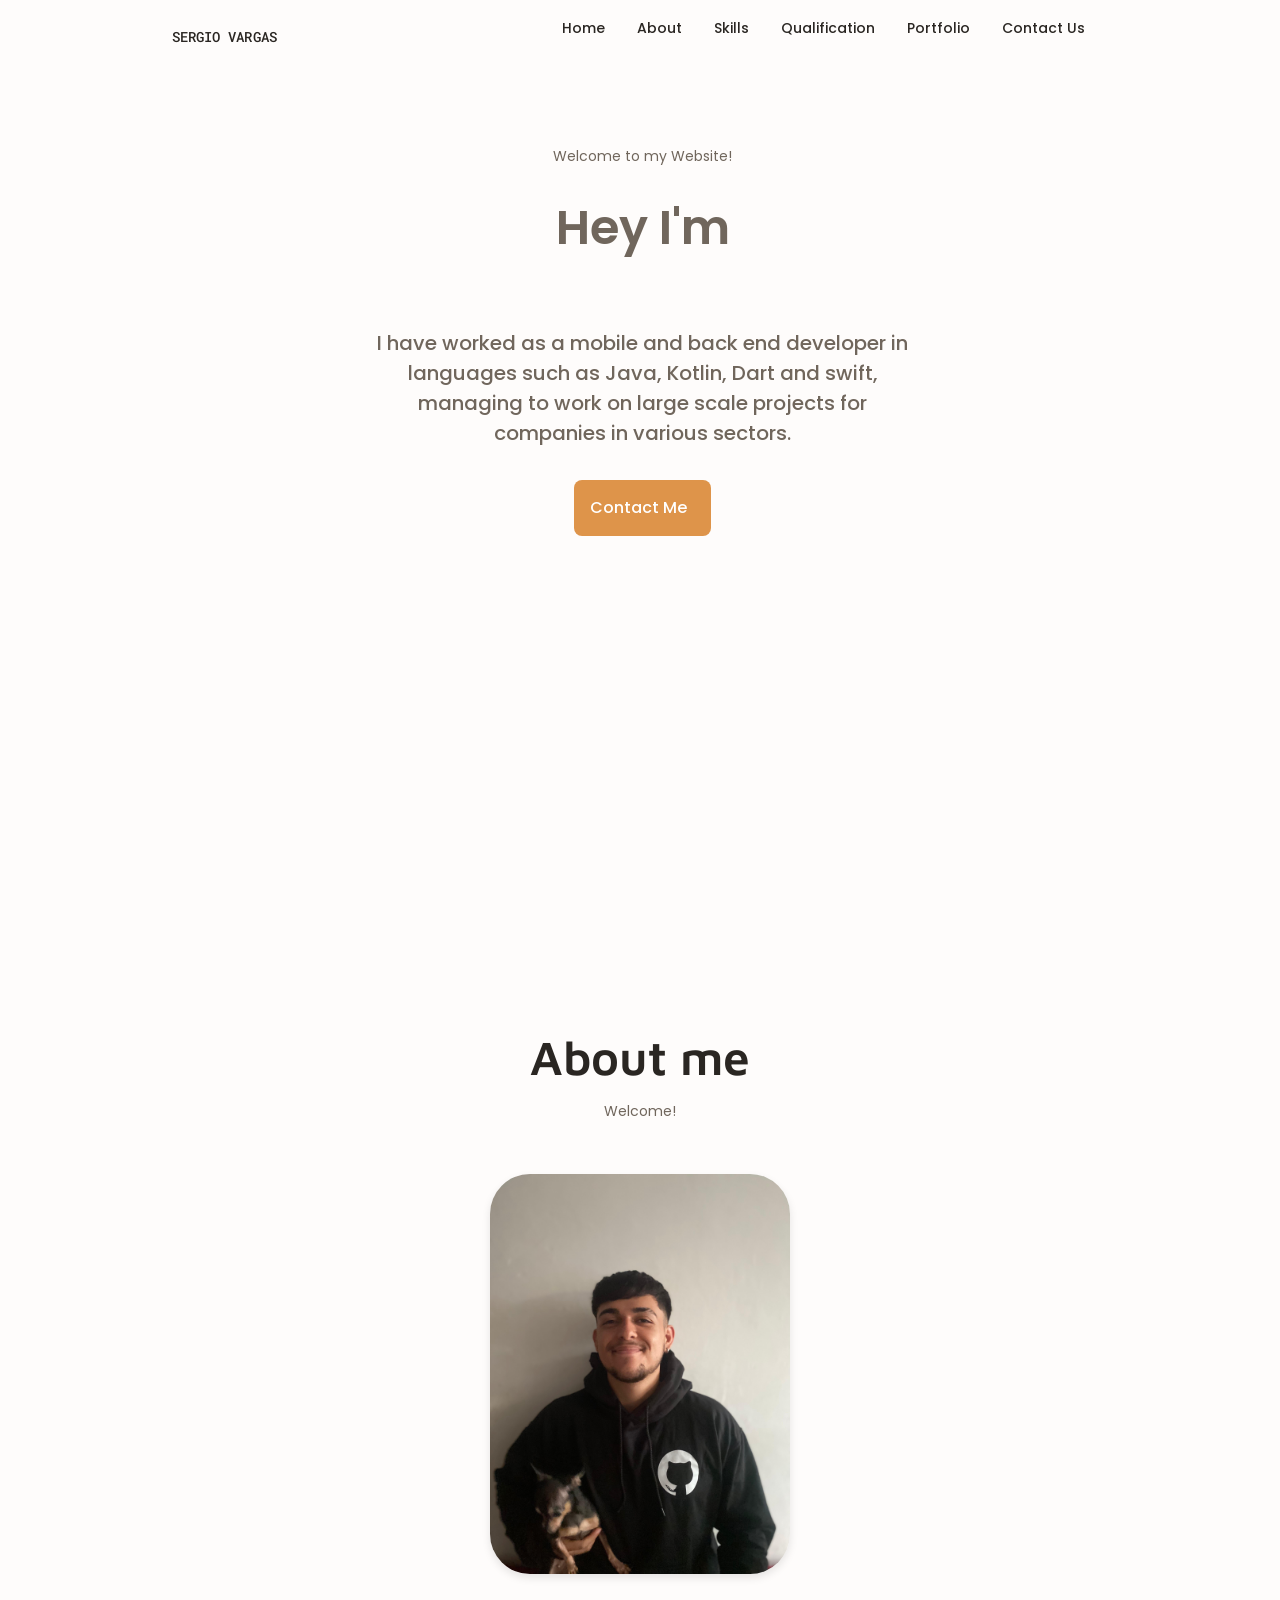
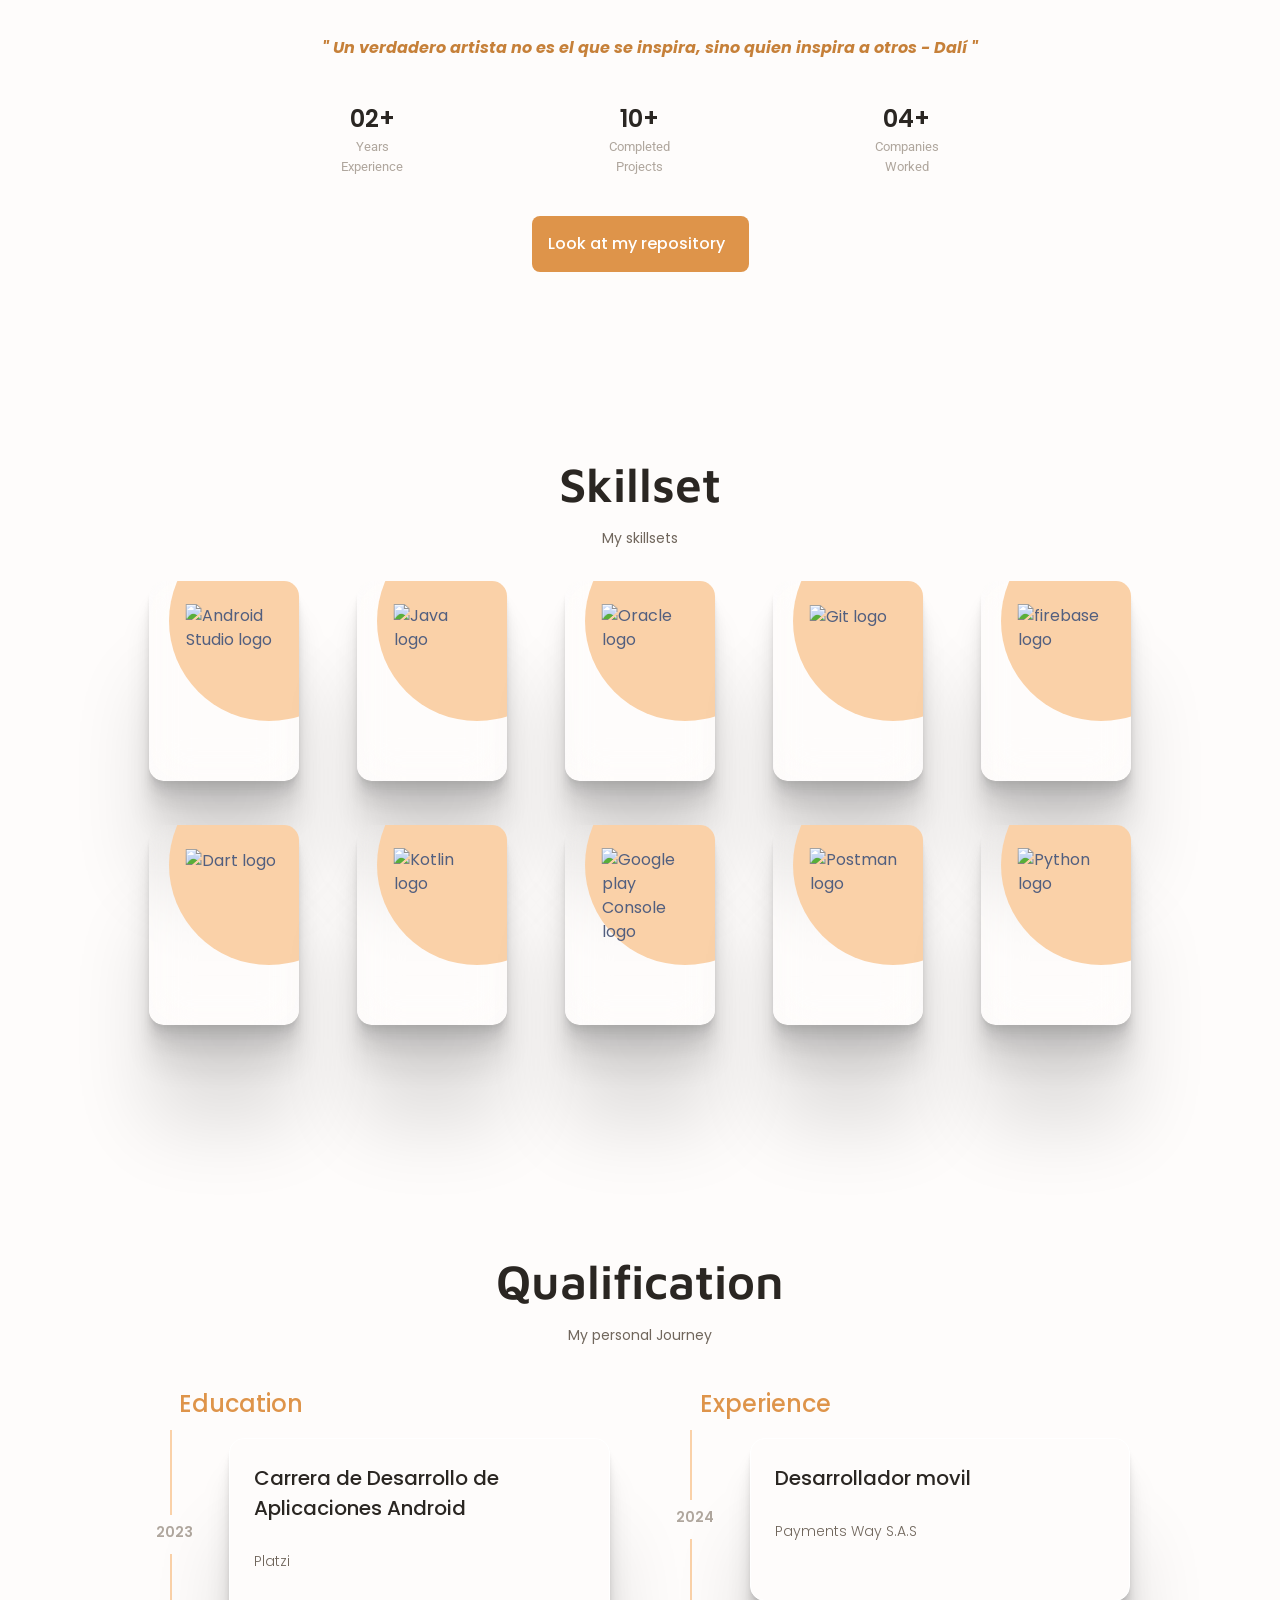
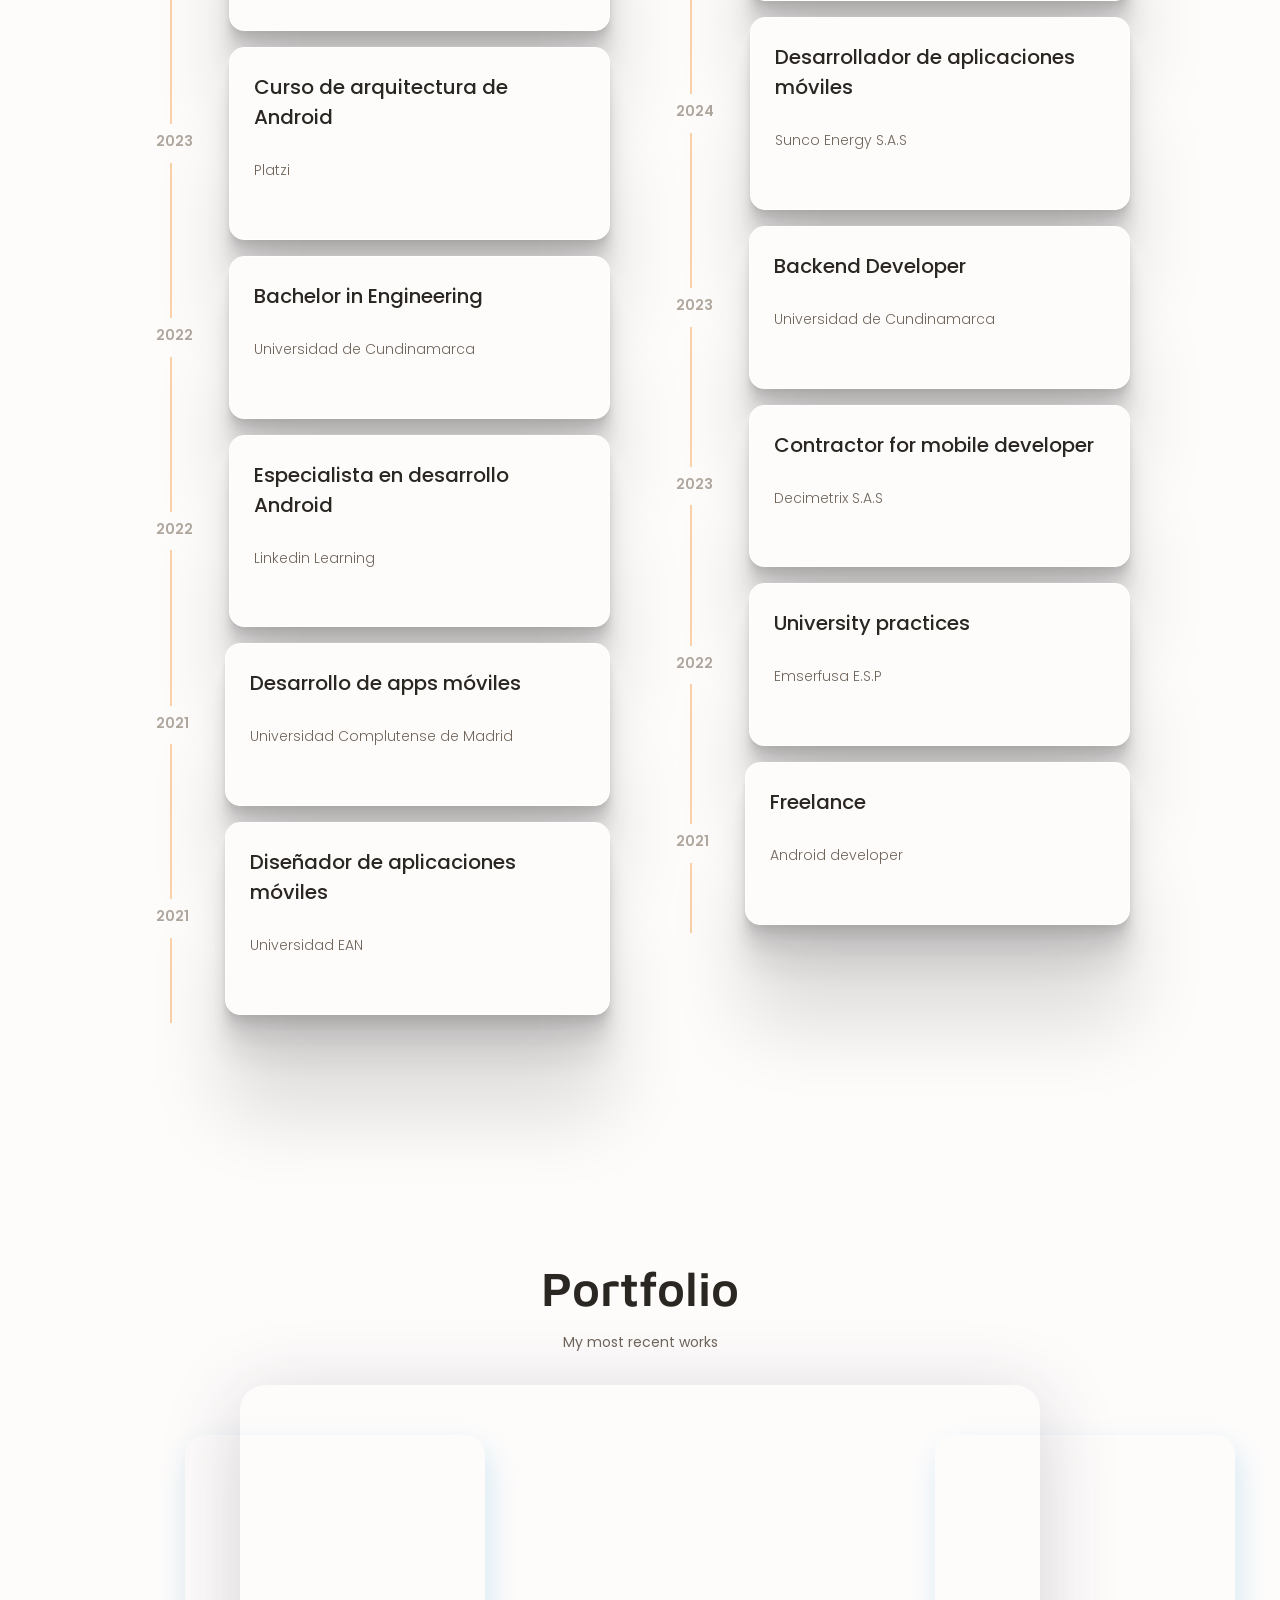
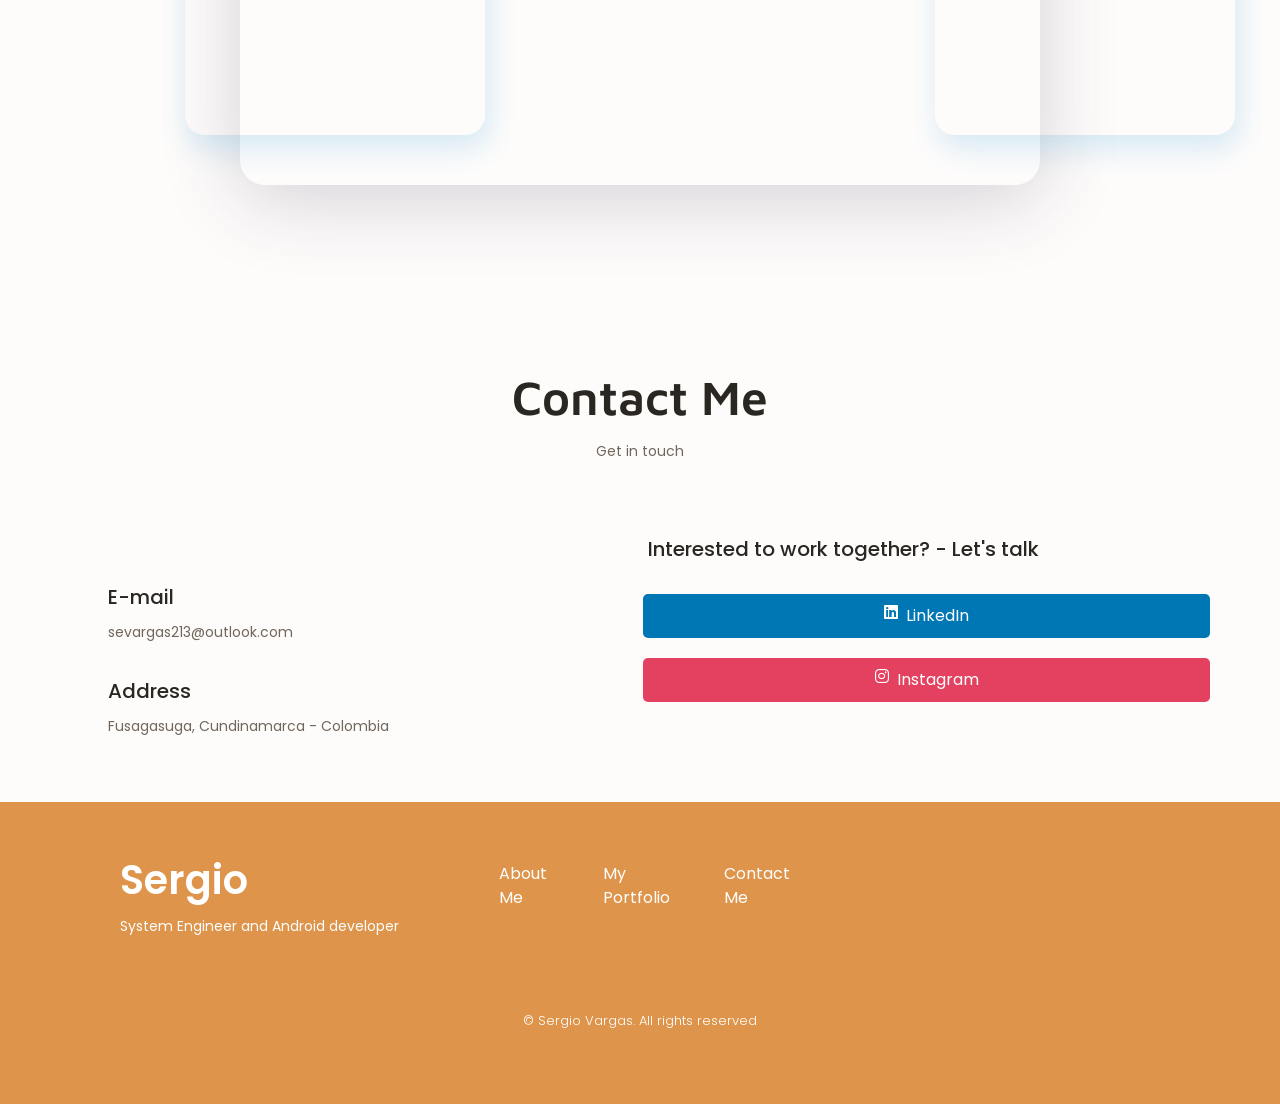
==== index.html @ 4746b37f "my portfolio" ====
<!doctype html>
<html lang="en">

<head>
    <!-- Required meta tags -->
    <meta charset="utf-8">
    <meta name="viewport" content="width=device-width, initial-scale=1">

    <!-- Fonts -->
    <link rel="preconnect" href="https://fonts.googleapis.com">
    <link rel="preconnect" href="https://fonts.gstatic.com" crossorigin>
    <link
        href="https://fonts.googleapis.com/css2?family=Maven+Pro:wght@400;500;600&family=Poppins:wght@200;300;400;600;800&family=Roboto&family=Roboto+Mono:wght@400;500&display=swap"
        rel="stylesheet">


    <!-- Icon page -->
    <link href="assets/img/iconp.ico" rel="icon">

    <!-- Icons -->
    <link rel="stylesheet" href="https://unicons.iconscout.com/release/v4.0.0/css/line.css">

    <!-- Bootstrap CSS -->
    <link href="https://cdn.jsdelivr.net/npm/bootstrap@5.0.2/dist/css/bootstrap.min.css" rel="stylesheet"
        integrity="sha384-EVSTQN3/azprG1Anm3QDgpJLIm9Nao0Yz1ztcQTwFspd3yD65VohhpuuCOmLASjC" crossorigin="anonymous">

    <!-- Argon CSS -->
    <link type="text/css" href="assets/css/argon-design-system.min.css" rel="stylesheet">

    <!-- Link Swiper's CSS -->
    <link rel="stylesheet" href="https://unpkg.com/swiper/swiper-bundle.min.css">

    <!-- Personal  Styling -->
    <link rel="stylesheet" href="assets/css/style.css">

    <!-- Icon social media -->
    <link rel="stylesheet" href="https://cdnjs.cloudflare.com/ajax/libs/font-awesome/6.0.0-beta3/css/all.min.css">


    <title>Sergio Vargas</title>
</head>

<body>
    <!-- Header -->
    <header class="header" id="header">
        <nav class="nav container navbar-expand-lg">
            <a href="#" class="nav__logo navbar-brand ml-3">Sergio Vargas</a>
            <button class="navbar-toggler" type="button" data-toggle="collapse" data-target="#navbar-default"
                aria-controls="navbar-default" aria-expanded="false" aria-label="Toggle navigation">
                <span class="navbar-toggler-icon"></span>
            </button>

            <div class="nav__menu" id="nav-menu">
                <ul class="nav__list grid">

                    <li class="nav__item">
                        <a href="#home" class="nav__link">
                            <i class="uil uil-estate nav__icon"></i>Home
                        </a>
                    </li>

                    <li class="nav__item">
                        <a href="#about" class="nav__link">
                            <i class="uil uil-user nav__icon"></i>About
                        </a>
                    </li>

                    <li class="nav__item">
                        <a href="#skills" class="nav__link">
                            <i class="uil uil-file nav__icon"></i>Skills
                        </a>
                    </li>

                    <li class="nav__item">
                        <a href="#qualifications" class="nav__link">
                            <i class="uil uil-diary nav__icon"></i>Qualification
                        </a>
                    </li>

                    <li class="nav__item">
                        <a href="#portfolio" class="nav__link">
                            <i class="uil uil-scenery nav__icon"></i>Portfolio
                        </a>
                    </li>

                    <li class="nav__item">
                        <a href="#contact" class="nav__link">
                            <i class="uil uil-message nav__icon"></i>Contact Us
                        </a>
                    </li>
                </ul>
                <i class="uil uil-times nav__close" id="nav-close"></i>
            </div>

            <div class="nav__btns">
                <!-- THEME CHANGING BUTTONS -->
                <i data-mode="dark" class="uil uil-moon moon-change-theme" id="theme-button"></i>

                <div class="nav__toggle" id="nav-toggle">
                    <i class="uil uil-apps"></i>
                </div>
            </div>
        </nav>
    </header>

    <!-- Main -->
    <main class="main">

        <!-- Home -->
        <section class="home section" id="home">
            <div class="home__container container grid">

                <div class="home__content grid">
                    <div class="home__social">
                        <a href="https://www.linkedin.com/in/svap/" target="_blank" class="home__social-icon"
                            id="myLinkedIn">
                            <i class="uil uil-linkedin-alt"></i>
                        </a>

                        <a href="https://developers.google.com/profile/u/116691941636270810324?authuser=1&utm_source=developer.android.com&utm_medium=referral"
                            target="_blank" class="home__social-icon" id="myAndroid">
                            <i class="uil uil-android"></i>
                        </a>

                        <a href="https://github.com/Enrique213-VP" target="_blank" class="home__social-icon"
                            id="myGithub">
                            <i class="uil uil-github-alt"></i>
                        </a>

                        <a href="https://stackoverflow.com/users/18312721/sergio-vargas-pedraza" target="_blank"
                            class="home__social-icon" id="myStackOverFlow">
                            <i class="uil uil-bug"></i>
                        </a>

                        <a href="https://leetcode.com/u/colombia00028/" target="_blank" class="home__social-icon"
                            id="myHackerRank">
                            <i class="uil  uil-calculator-alt"></i>
                        </a>
                    </div>
                </div>

                <div class="home__data">
                    <small class="home__welcome s-color"> Welcome to my Website! </small>
                    <h1 class="home__title"> Hey I'm </h1>
                    <div id="typewriter"></div>
                    <h3 class="home__subtitle" id="home-bio">I have worked as a mobile and back end developer in
                        languages such as Java, Kotlin, Dart and swift, managing to work on large scale projects for
                        companies in various sectors. </h3>
                    <a href="#contact" class="button button--flex">
                        Contact Me <i class="uil uil-message button__icon"></i>
                    </a>
                </div>

            </div>

            <div class="home__scroll">
                <a href="#about" class="home__scroll-button button--flex">
                    <i class="uil uil-mouse-alt home__scroll-mouse"></i>
                    <!-- <span class="home__scroll-name"> Scroll Down </span>
                    <i class="uil uil-arrow-down home__scroll-arrow"></i> -->
                </a>
            </div>
        </section>

        <!-- About me -->
        <section class="about section" id="about">
            <h2 class="section__title">About me</h2>
            <span class="section__subtitle"> Welcome! </span>

            <div class="about__container container grid">
                <img src="assets/img/myself.jpeg" alt="my achievement photo" class="myself_img">

                <div class="about__data">
                    <p class="about__character" id="home-about">
                        " Un verdadero artista no es el que se inspira, sino quien inspira a otros - Dalí "
                    </p>
                </div>

                <div class="about__info">
                    <div>
                        <span class="about__info-title"> 02+ </span>
                        <span class="about__info-name"> Years <br> Experience </span>
                    </div>

                    <div>
                        <span class="about__info-title"> 10+ </span>
                        <span class="about__info-name"> Completed <br> Projects </span>
                    </div>

                    <div>
                        <span class="about__info-title"> 04+ </span>
                        <span class="about__info-name"> Companies <br> Worked </span>
                    </div>
                </div>

                <div class="about__buttons">
                    <a href="https://github.com/Enrique213-VP" download="my_CV" target="_blank"
                        class="button button--flex">
                        Look at my repository &nbsp; <i class="uil uil-download-alt uil-github-alt"></i>
                    </a>
                </div>
            </div>
        </section>

        <!-- Skills -->
        <section class="skills section" id="skills">
            <h2 class="section__title"> Skillset </h2>
            <span class="section__subtitle"> My skillsets </span>

            <div class="skills__container container grid">
                <div class="row" id="skillset_container">
                    <!-- Skill 1 -->
                    <div class="skills__container-card">
                        <div class="card_skill shadow2">
                            <div class="imgBx">
                                <img src="https://raw.githubusercontent.com/Enrique213-VP/personalPortfolio/main/assets/img/skills/androidStudio.png"
                                    alt="Android Studio logo">
                            </div>
                            <div class="contentBx">
                                <h2>Android</h2>
                            </div>
                        </div>
                    </div>

                    <!-- Skill 2 -->
                    <div class="skills__container-card">
                        <div class="card_skill shadow2">
                            <div class="imgBx">
                                <img src="https://raw.githubusercontent.com/Enrique213-VP/personalPortfolio/main/assets/img/skills/java.png"
                                    alt="Java logo">
                            </div>
                            <div class="contentBx">
                                <h2> Java </h2>
                            </div>
                        </div>
                    </div>

                    <!-- Skill 3 -->
                    <div class="skills__container-card">
                        <div class="card_skill shadow2">
                            <div class="imgBx">
                                <img src="https://raw.githubusercontent.com/Enrique213-VP/personalPortfolio/main/assets/img/skills/oracle.png"
                                    alt="Oracle logo">
                            </div>
                            <div class="contentBx">
                                <h2> Oracle </h2>
                            </div>
                        </div>
                    </div>

                    <!-- Skill 4 -->
                    <div class="skills__container-card">
                        <div class="card_skill shadow2">
                            <div class="imgBx">
                                <img src="https://res.cloudinary.com/bjha/image/upload/v1627831743/skillset%20logos/git-seeklogo.com_eqv1dl.svg"
                                    alt="Git logo">
                            </div>
                            <div class="contentBx">
                                <h2> Git </h2>
                            </div>
                        </div>
                    </div>

                    <!-- Skill 5 -->
                    <div class="skills__container-card">
                        <div class="card_skill shadow2">
                            <div class="imgBx">
                                <img src="https://raw.githubusercontent.com/Enrique213-VP/personalPortfolio/main/assets/img/skills/firebase_l.png"
                                    alt="firebase logo">
                            </div>
                            <div class="contentBx">
                                <h3>Firebase</h3>
                            </div>
                        </div>
                    </div>


                    <!-- Skill 6 -->
                    <div class="skills__container-card">
                        <div class="card_skill shadow2">
                            <div class="imgBx">
                                <img src="https://raw.githubusercontent.com/Enrique213-VP/personalPortfolio/main/assets/img/skills/Dart_logo.png"
                                    alt="Dart logo">
                            </div>
                            <div class="contentBx">
                                <h2> Dart </h2>
                            </div>
                        </div>
                    </div>

                    <!-- Skill 7 -->
                    <div class="skills__container-card">
                        <div class="card_skill shadow2">
                            <div class="imgBx">
                                <img src="https://raw.githubusercontent.com/Enrique213-VP/personalPortfolio/main/assets/img/skills/Kotlin_Icon.svg.png"
                                    alt="Kotlin logo">
                            </div>
                            <div class="contentBx">
                                <h3>Kotlin </h3>
                            </div>
                        </div>
                    </div>

                    <!-- Skill 8 -->
                    <div class="skills__container-card">
                        <div class="card_skill shadow2">
                            <div class="imgBx">
                                <img src="https://raw.githubusercontent.com/Enrique213-VP/personalPortfolio/main/assets/img/skills/console.png"
                                    alt="Google play Console logo">
                            </div>
                            <div class="contentBx">
                                <h3>Console</h3>
                            </div>
                        </div>
                    </div>

                    <!-- Skill 9 -->
                    <div class="skills__container-card">
                        <div class="card_skill shadow2">
                            <div class="imgBx">
                                <img src="https://raw.githubusercontent.com/Enrique213-VP/personalPortfolio/bf22d3489d7fdeb3b2aeb2d9f28f5b69d6cde813/assets/img/skills/postman.svg"
                                    alt="Postman logo">
                            </div>
                            <div class="contentBx">
                                <h3>Postman</h3>
                            </div>
                        </div>
                    </div>

                    <!-- Skill 10 -->
                    <div class="skills__container-card">
                        <div class="card_skill shadow2">
                            <div class="imgBx">
                                <img src="https://upload.wikimedia.org/wikipedia/commons/thumb/c/c3/Python-logo-notext.svg/219px-Python-logo-notext.svg.png"
                                    alt="Python logo">
                            </div>
                            <div class="contentBx">
                                <h3>Python</h3>
                            </div>
                        </div>
                    </div>


                </div>
            </div>
        </section>

        <!-- Qualifications (Education and Experience) -->
        <section class="qualification section" id="qualifications">
            <h2 class="section__title"> Qualification </h2>
            <span class="section__subtitle"> My personal Journey </span>

            <div class="qualification__container container">

                <div class="row mt-lg-0">
                    <!-- Education -->
                    <div class="col-lg-6 col-sm-10 col-md-10 mt-2 qualification__content" id="education">
                        <div class="qualification__button button--flex">
                            <i class="uil uil-graduation-cap qualification__icon"></i> Education
                        </div>

                        <div id="education_timeline">
                            <div class="container py-2">


                                <!-- Timeline item 1 -->
                                <div class="row">
                                    <!-- Timeline design -->
                                    <div class="col-auto text-center flex-column d-sm-flex">
                                        <div class="row h-50 qualification__journey">
                                            <div class="col">
                                                <span class="qualification__line"></span>
                                            </div>
                                            <div class="col">&nbsp;</div>
                                        </div>

                                        <h5>
                                            <span class="badge qualification__calendar">
                                                <i class="uil uil-calendar-alt qualification__calendar-icon"></i>
                                                2023
                                            </span>
                                        </h5>

                                        <div class="row h-50 qualification__journey">
                                            <div class="col">
                                                <span class="qualification__line"></span>
                                            </div>
                                            <div class="col">&nbsp;</div>
                                        </div>
                                    </div>
                                    <!-- Timeline content Events -->
                                    <div class="col py-2">
                                        <div class="card education-card transparent_card mirror-face shadow2">
                                            <div class="card-body">
                                                <div class="task">
                                                    <div class="abstract">
                                                        <h3 class="qualification__title"> Carrera de Desarrollo de
                                                            Aplicaciones Android </h3>
                                                        <p class="qualification__subtitle"> Platzi </p>
                                                    </div>
                                                    <div class="details">
                                                        <p class="qualification__subtitle"> Knowledge in design
                                                            patterns, software architecture and clean android code. </p>
                                                    </div>
                                                </div>
                                            </div>
                                        </div>
                                    </div>
                                </div>

                                <!-- Timeline item 2 -->
                                <div class="row">
                                    <!-- Timeline design -->
                                    <div class="col-auto text-center flex-column d-sm-flex">
                                        <div class="row h-50 qualification__journey">
                                            <div class="col">
                                                <span class="qualification__line"></span>
                                            </div>
                                            <div class="col">&nbsp;</div>
                                        </div>
                                        <h5>
                                            <span class="badge qualification__calendar">
                                                <i class="uil uil-calendar-alt qualification__calendar-icon"></i>
                                                2023
                                            </span>
                                        </h5>
                                        <div class="row h-50 qualification__journey">
                                            <div class="col">
                                                <span class="qualification__line"></span>
                                            </div>
                                            <div class="col">&nbsp;</div>
                                        </div>
                                    </div>
                                    <!-- Timeline content Events -->
                                    <div class="col py-2">
                                        <div class="card education-card transparent_card mirror-face shadow2">
                                            <div class="card-body">
                                                <div class="task">
                                                    <div class="abstract">
                                                        <h3 class="qualification__title"> Curso de arquitectura de
                                                            Android </h3>
                                                        <p class="qualification__subtitle"> Platzi </p>
                                                    </div>
                                                    <div class="details">
                                                        <p class="qualification__subtitle"> Knowledge of MVVM, MVP, MVC
                                                            patterns and JetPack Compose architecture. </p>
                                                    </div>
                                                </div>
                                            </div>
                                        </div>
                                    </div>
                                </div>

                                <!-- Timeline item 3 -->
                                <div class="row">
                                    <!-- Timeline design -->
                                    <div class="col-auto text-center flex-column d-sm-flex">
                                        <div class="row h-50 qualification__journey">
                                            <div class="col">
                                                <span class="qualification__line"></span>
                                            </div>
                                            <div class="col">&nbsp;</div>
                                        </div>

                                        <h5>
                                            <span class="badge qualification__calendar">
                                                <i class="uil uil-calendar-alt qualification__calendar-icon"></i>
                                                2022
                                            </span>
                                        </h5>

                                        <div class="row h-50 qualification__journey">
                                            <div class="col">
                                                <span class="qualification__line"></span>
                                            </div>
                                            <div class="col">&nbsp;</div>
                                        </div>
                                    </div>
                                    <!-- Timeline content Events -->
                                    <div class="col py-2">
                                        <div class="card education-card transparent_card mirror-face shadow2">
                                            <div class="card-body">
                                                <div class="task">
                                                    <div class="abstract">
                                                        <h3 class="qualification__title"> Bachelor in Engineering </h3>
                                                        <p class="qualification__subtitle"> Universidad de Cundinamarca
                                                        </p>
                                                    </div>
                                                    <div class="details">
                                                        <p class="qualification__subtitle"> Bachelor in System
                                                            Engineering. </p>
                                                    </div>
                                                </div>
                                            </div>
                                        </div>
                                    </div>
                                </div>

                                <!-- Timeline item 4 -->
                                <div class="row">
                                    <!-- Timeline design -->
                                    <div class="col-auto text-center flex-column d-sm-flex">
                                        <div class="row h-50 qualification__journey">
                                            <div class="col">
                                                <span class="qualification__line"></span>
                                            </div>
                                            <div class="col">&nbsp;</div>
                                        </div>

                                        <h5>
                                            <span class="badge qualification__calendar">
                                                <i class="uil uil-calendar-alt qualification__calendar-icon"></i>
                                                2022
                                            </span>
                                        </h5>

                                        <div class="row h-50 qualification__journey">
                                            <div class="col">
                                                <span class="qualification__line"></span>
                                            </div>
                                            <div class="col">&nbsp;</div>
                                        </div>
                                    </div>
                                    <!-- Timeline content Events -->
                                    <div class="col py-2">
                                        <div class="card education-card transparent_card mirror-face shadow2">
                                            <div class="card-body">
                                                <div class="task">
                                                    <div class="abstract">
                                                        <h3 class="qualification__title"> Especialista en desarrollo
                                                            Android </h3>
                                                        <p class="qualification__subtitle"> Linkedin Learning </p>
                                                    </div>
                                                    <div class="details">
                                                        <p class="qualification__subtitle"> Kotlin and Java Development.
                                                        </p>
                                                    </div>
                                                </div>
                                            </div>
                                        </div>
                                    </div>
                                </div>

                                <!-- Timeline item 5 -->
                                <div class="row">
                                    <!-- Timeline design -->
                                    <div class="col-auto text-center flex-column d-sm-flex">
                                        <div class="row h-50 qualification__journey">
                                            <div class="col">
                                                <span class="qualification__line"></span>
                                            </div>
                                            <div class="col">&nbsp;</div>
                                        </div>

                                        <h5>
                                            <span class="badge qualification__calendar">
                                                <i class="uil uil-calendar-alt qualification__calendar-icon"></i>
                                                2021
                                            </span>
                                        </h5>

                                        <div class="row h-50 qualification__journey">
                                            <div class="col">
                                                <span class="qualification__line"></span>
                                            </div>
                                            <div class="col">&nbsp;</div>
                                        </div>
                                    </div>
                                    <!-- Timeline content Events -->
                                    <div class="col py-2">
                                        <div class="card education-card transparent_card mirror-face shadow2">
                                            <div class="card-body">
                                                <div class="task">
                                                    <div class="abstract">
                                                        <h3 class="qualification__title"> Desarrollo de apps móviles
                                                        </h3>
                                                        <p class="qualification__subtitle">Universidad Complutense de
                                                            Madrid</p>
                                                    </div>
                                                    <div class="details">
                                                        <p class="qualification__subtitle"> Studied environments,
                                                            languages of development, history and Mobile architecture.
                                                        </p>
                                                    </div>
                                                </div>
                                            </div>
                                        </div>
                                    </div>
                                </div>

                                <!-- Timeline item 6 -->
                                <div class="row">
                                    <!-- Timeline design -->
                                    <div class="col-auto text-center flex-column d-sm-flex">
                                        <div class="row h-50 qualification__journey">
                                            <div class="col">
                                                <span class="qualification__line"></span>
                                            </div>
                                            <div class="col">&nbsp;</div>
                                        </div>

                                        <h5>
                                            <span class="badge qualification__calendar">
                                                <i class="uil uil-calendar-alt qualification__calendar-icon"></i>
                                                2021
                                            </span>
                                        </h5>

                                        <div class="row h-50 qualification__journey">
                                            <div class="col">
                                                <span class="qualification__line"></span>
                                            </div>
                                            <div class="col">&nbsp;</div>
                                        </div>
                                    </div>
                                    <!-- Timeline content Events -->
                                    <div class="col py-2">
                                        <div class="card education-card transparent_card mirror-face shadow2">
                                            <div class="card-body">
                                                <div class="task">
                                                    <div class="abstract">
                                                        <h3 class="qualification__title"> Diseñador de aplicaciones
                                                            móviles </h3>
                                                        <p class="qualification__subtitle"> Universidad EAN </p>
                                                    </div>
                                                    <div class="details">
                                                        <p class="qualification__subtitle"> Development and design
                                                            mobile apps in java. </p>
                                                    </div>
                                                </div>
                                            </div>
                                        </div>
                                    </div>
                                </div>

                                <!-- Timeline item end -->
                                <div class="row">
                                    <!-- Timeline design -->
                                    <div class="col-auto text-center flex-column d-sm-flex">
                                        <div class="row h-50 qualification__journey">
                                            <div class="col">
                                                <span class="qualification__start">
                                                    <i class="uil uil-rocket qualification__start-icon"></i>
                                                </span>
                                            </div>
                                            <div class="col">&nbsp;</div>
                                        </div>
                                    </div>
                                    <!-- Timeline content Events -->
                                    <div class="col py-2"></div>
                                </div>
                            </div>
                        </div>
                    </div>

                    <!-- Experience -->
                    <div class="col-lg-6 col-sm-10 col-md-10 mt-2 qualification__content" id="experience">
                        <div class="qualification__button button--flex">
                            <i class="uil uil-briefcase-alt qualification__icon"></i> Experience
                        </div>

                        <div id="expreience_timeline">
                            <div class="container py-2">


                                <!-- Timeline item 1 -->
                                <div class="row">
                                    <!-- Timeline design -->
                                    <div class="col-auto text-center flex-column d-sm-flex">
                                        <div class="row h-50 qualification__journey">
                                            <div class="col">
                                                <span class="qualification__line"></span>
                                            </div>
                                            <div class="col">&nbsp;</div>
                                        </div>

                                        <h5>
                                            <span class="badge qualification__calendar">
                                                <i class="uil uil-calendar-alt qualification__calendar-icon"></i>
                                                2024
                                            </span>
                                        </h5>

                                        <div class="row h-50 qualification__journey">
                                            <div class="col">
                                                <span class="qualification__line"></span>
                                            </div>
                                            <div class="col">&nbsp;</div>
                                        </div>
                                    </div>
                                    <!-- Timeline content Events -->
                                    <div class="col py-2">
                                        <div class="card education-card transparent_card mirror-face shadow2">
                                            <div class="card-body">
                                                <div class="task">
                                                    <div class="abstract">
                                                        <h3 class="qualification__title"> Desarrollador movil </h3>
                                                        <p class="qualification__subtitle"> Payments Way S.A.S </p>
                                                    </div>
                                                    <div class="details">
                                                        <p class="qualification__subtitle"> Development and support of digital wallet for Coopcentral bank. </p>
                                                    </div>
                                                </div>
                                            </div>
                                        </div>
                                    </div>
                                </div>

                                <!-- Timeline item 2 -->
                                <div class="row">
                                    <!-- Timeline design -->
                                    <div class="col-auto text-center flex-column d-sm-flex">
                                        <div class="row h-50 qualification__journey">
                                            <div class="col">
                                                <span class="qualification__line"></span>
                                            </div>
                                            <div class="col">&nbsp;</div>
                                        </div>

                                        <h5>
                                            <span class="badge qualification__calendar">
                                                <i class="uil uil-calendar-alt qualification__calendar-icon"></i>
                                                2024
                                            </span>
                                        </h5>

                                        <div class="row h-50 qualification__journey">
                                            <div class="col">
                                                <span class="qualification__line"></span>
                                            </div>
                                            <div class="col">&nbsp;</div>
                                        </div>
                                    </div>
                                    <!-- Timeline content Events -->
                                    <div class="col py-2">
                                        <div class="card education-card transparent_card mirror-face shadow2">
                                            <div class="card-body">
                                                <div class="task">
                                                    <div class="abstract">
                                                        <h3 class="qualification__title"> Desarrollador de aplicaciones móviles </h3>
                                                        <p class="qualification__subtitle"> Sunco Energy S.A.S
                                                        </p>
                                                    </div>
                                                    <div class="details">
                                                        <p class="qualification__subtitle"> Development of a mobile application for 
                                                            energy reading and billing through solar panels. </p>
                                                    </div>
                                                </div>
                                            </div>
                                        </div>
                                    </div>
                                </div>

                                <!-- Timeline item 3 -->
                                <div class="row">
                                    <!-- Timeline design -->
                                    <div class="col-auto text-center flex-column d-sm-flex">
                                        <div class="row h-50 qualification__journey">
                                            <div class="col">
                                                <span class="qualification__line"></span>
                                            </div>
                                            <div class="col">&nbsp;</div>
                                        </div>

                                        <h5>
                                            <span class="badge qualification__calendar">
                                                <i class="uil uil-calendar-alt qualification__calendar-icon"></i>
                                                2023
                                            </span>
                                        </h5>

                                        <div class="row h-50 qualification__journey">
                                            <div class="col">
                                                <span class="qualification__line"></span>
                                            </div>
                                            <div class="col">&nbsp;</div>
                                        </div>
                                    </div>
                                    <!-- Timeline content Events -->
                                    <div class="col py-2">
                                        <div class="card education-card transparent_card mirror-face shadow2">
                                            <div class="card-body">
                                                <div class="task">
                                                    <div class="abstract">
                                                        <h3 class="qualification__title"> Backend Developer </h3>
                                                        <p class="qualification__subtitle"> Universidad de Cundinamarca
                                                        </p>
                                                    </div>
                                                    <div class="details">
                                                        <p class="qualification__subtitle"> Implementation and
                                                            development of modules in large scale Java projects. </p>
                                                    </div>
                                                </div>
                                            </div>
                                        </div>
                                    </div>
                                </div>

                                <!-- Timeline item 4 -->
                                <div class="row">
                                    <!-- Timeline design -->
                                    <div class="col-auto text-center flex-column d-sm-flex">
                                        <div class="row h-50 qualification__journey">
                                            <div class="col">
                                                <span class="qualification__line"></span>
                                            </div>
                                            <div class="col">&nbsp;</div>
                                        </div>

                                        <h5>
                                            <span class="badge qualification__calendar">
                                                <i class="uil uil-calendar-alt qualification__calendar-icon"></i>
                                                2023
                                            </span>
                                        </h5>

                                        <div class="row h-50 qualification__journey">
                                            <div class="col">
                                                <span class="qualification__line"></span>
                                            </div>
                                            <div class="col">&nbsp;</div>
                                        </div>
                                    </div>
                                    <!-- Timeline content Events -->
                                    <div class="col py-2">
                                        <div class="card education-card transparent_card mirror-face shadow2">
                                            <div class="card-body">
                                                <div class="task">
                                                    <div class="abstract">
                                                        <h3 class="qualification__title"> Contractor for mobile
                                                            developer </h3>
                                                        <p class="qualification__subtitle"> Decimetrix S.A.S </p>
                                                    </div>
                                                    <div class="details">
                                                        <p class="qualification__subtitle"> Mobile software development
                                                            for oil and gas sector </p>
                                                    </div>
                                                </div>
                                            </div>
                                        </div>
                                    </div>
                                </div>

                                <!-- Timeline item 5 -->
                                <div class="row">
                                    <!-- Timeline design -->
                                    <div class="col-auto text-center flex-column d-sm-flex">
                                        <div class="row h-50 qualification__journey">
                                            <div class="col">
                                                <span class="qualification__line"></span>
                                            </div>
                                            <div class="col">&nbsp;</div>
                                        </div>

                                        <h5>
                                            <span class="badge qualification__calendar">
                                                <i class="uil uil-calendar-alt qualification__calendar-icon"></i>
                                                2022
                                            </span>
                                        </h5>

                                        <div class="row h-50 qualification__journey">
                                            <div class="col">
                                                <span class="qualification__line"></span>
                                            </div>
                                            <div class="col">&nbsp;</div>
                                        </div>
                                    </div>
                                    <!-- Timeline content Events -->
                                    <div class="col py-2">
                                        <div class="card education-card transparent_card mirror-face shadow2">
                                            <div class="card-body">
                                                <div class="task">
                                                    <div class="abstract">
                                                        <h3 class="qualification__title"> University practices </h3>
                                                        <p class="qualification__subtitle"> Emserfusa E.S.P </p>
                                                    </div>
                                                    <div class="details">
                                                        <p class="qualification__subtitle"> A Development in PHP and SQL
                                                            for create modules, administration of networking and Help
                                                            desk </p>
                                                    </div>
                                                </div>
                                            </div>
                                        </div>
                                    </div>
                                </div>

                                <!-- Timeline item 6 -->
                                <div class="row">
                                    <!-- Timeline design -->
                                    <div class="col-auto text-center flex-column d-sm-flex">
                                        <div class="row h-50 qualification__journey">
                                            <div class="col">
                                                <span class="qualification__line"></span>
                                            </div>
                                            <div class="col">&nbsp;</div>
                                        </div>

                                        <h5>
                                            <span class="badge qualification__calendar">
                                                <i class="uil uil-calendar-alt qualification__calendar-icon"></i>
                                                2021
                                            </span>
                                        </h5>

                                        <div class="row h-50 qualification__journey">
                                            <div class="col">
                                                <span class="qualification__line"></span>
                                            </div>
                                            <div class="col">&nbsp;</div>
                                        </div>
                                    </div>
                                    <!-- Timeline content Events -->
                                    <div class="col py-2">
                                        <div class="card education-card transparent_card mirror-face shadow2">
                                            <div class="card-body">
                                                <div class="task">
                                                    <div class="abstract">
                                                        <h3 class="qualification__title"> Freelance </h3>
                                                        <p class="qualification__subtitle"> Android developer </p>
                                                    </div>
                                                    <div class="details">
                                                        <p class="qualification__subtitle"> Projects with kotlin. </p>
                                                    </div>
                                                </div>
                                            </div>
                                        </div>
                                    </div>
                                </div>

                                <!-- Timeline item end -->
                                <div class="row">
                                    <!-- Timeline design -->
                                    <div class="col-auto text-center flex-column d-sm-flex">
                                        <div class="row h-50 qualification__journey">
                                            <div class="col">
                                                <span class="qualification__start">
                                                    <i class="uil uil-rocket qualification__start-icon"></i>
                                                </span>
                                            </div>
                                            <div class="col">&nbsp;</div>
                                        </div>
                                    </div>
                                    <!-- Timeline content Events -->
                                    <div class="col py-2"></div>
                                </div>
                            </div>
                        </div>
                    </div>
                </div>
            </div>
        </section>

        <!-- Portfolio  -->
        <section class="portfolio section" id="portfolio">
            <h2 class="section__title">Portfolio</h2>
            <span class="section__subtitle"> My most recent works </span>

            <div class="blog-slider">
                <div class="blog-slider__wrp swiper-wrapper">

                    <!-- For portfolio item 1 -->
                    <div class="blog-slider__item swiper-slide">
                        <div class="blog-slider__img">
                            <img src="https://raw.githubusercontent.com/Enrique213-VP/Carpetry/master/Assets/preview.jpeg"
                                alt="Portfolio item">
                        </div>

                        <div class="blog-slider__content">
                            <span class="blog-slider__code"> 2021 </span>
                            <div class="blog-slider__title"> Carpetry </div>
                            <div class="blog-slider__text"> Photos about furniture of a carpentry in Colombia. </div>
                            <a href="https://www.youtube.com/shorts/LiqhpCV6toA" target="_blank"
                                class="button blog-slider__button button--flex">
                                Demo
                                <i class="uil uil-play button__icon"></i>
                            </a>
                        </div>
                    </div>

                    <!-- For portfolio item 2 -->
                    <div class="blog-slider__item swiper-slide">
                        <div class="blog-slider__img">
                            <img src="https://raw.githubusercontent.com/Enrique213-VP/Store/main/assets/storeImage.jpeg?raw=true"
                                alt="Portfolio item">
                        </div>

                        <div class="blog-slider__content">
                            <span class="blog-slider__code"> 2022</span>
                            <div class="blog-slider__title"> E-commerce </div>
                            <div class="blog-slider__text"> Design of an e-commerce that will allow users to publish auction ads to view products by their rating. </div>
                            <a href="https://github.com/Enrique213-VP/Store" target="_blank"
                                class="button blog-slider__button button--flex">
                                Repository
                                <i class="uil uil-play button__icon"></i>
                            </a>
                        </div>
                    </div>

                    <!-- For portfolio item 3 -->
                    <div class="blog-slider__item swiper-slide">
                        <div class="blog-slider__img">
                            <img src="https://raw.githubusercontent.com/Enrique213-VP/MrOlympiaCompose/main/Assets/gifolympia.gif"
                                alt="Portfolio item">
                        </div>

                        <div class="blog-slider__content">
                            <span class="blog-slider__code"> 2023</span>
                            <div class="blog-slider__title"> MrOlympiaCompose </div>
                            <div class="blog-slider__text"> Participants of Mr.Olympia in the category Open and Classic-Physique and great persons.</div>
                            <a href="https://github.com/Enrique213-VP/MrOlympiaCompose" target="_blank"
                                class="button blog-slider__button button--flex">
                                Repository
                                <i class="uil uil-play button__icon"></i>
                            </a>
                        </div>
                    </div>

                    <!-- For portfolio item 4 -->
                    <div class="blog-slider__item swiper-slide">
                        <div class="blog-slider__img">
                            <img src="https://raw.githubusercontent.com/Enrique213-VP/Schools/main/assets/cvdds.jpeg"
                                alt="Portfolio item">
                        </div>

                        <div class="blog-slider__content">
                            <span class="blog-slider__code"> 2024</span>
                            <div class="blog-slider__title"> Tolima Schools </div>
                            <div class="blog-slider__text"> Allows you to select a Municipality to consult the Educational Institutions located in it, presented in the form of a list or table in the interface.</div>
                            <a href="https://github.com/Enrique213-VP/Schools" target="_blank"
                                class="button blog-slider__button button--flex">
                                Repository
                                <i class="uil uil-play button__icon"></i>
                            </a>
                        </div>
                    </div>

                   <!-- For portfolio item 5 -->
                    <div class="blog-slider__item swiper-slide">
                        <div class="blog-slider__img">
                            <img src="https://user-images.githubusercontent.com/70002378/172710987-161e8ebd-5dc6-4379-b8a9-9d3a092ab459.png"
                                alt="Portfolio item">
                        </div>

                        <div class="blog-slider__content">
                            <span class="blog-slider__code"> 2022</span>
                            <div class="blog-slider__title"> API of Spotify </div>
                            <div class="blog-slider__text"> Request to the Spotify Api, using Kotlin.</div>
                             <a href="https://www.youtube.com/watch?v=eOTJfpfiUpc" target="_blank"
                                class="button blog-slider__button button--flex">
                                Demo
                                <i class="uil uil-play button__icon"></i>
                            </a>
                        </div>
                    </div> 

                   <!-- For portfolio item 6 -->
                   <div class="blog-slider__item swiper-slide">
                    <div class="blog-slider__img">
                        <img src="https://raw.githubusercontent.com/Enrique213-VP/personalPortfolio/main/assets/img/skills/web.png"
                            alt="Portfolio item">
                    </div>
                    <div class="blog-slider__content">
                        <span class="blog-slider__code"> 2021</span>
                        <div class="blog-slider__title"> Human Resources </div>
                        <div class="blog-slider__text"> Project about a CRUD.</div>
                         <a href="https://stupefied-dijkstra-baf680.netlify.app" target="_blank"
                            class="button blog-slider__button button--flex">
                            Demo
                            <i class="uil uil-play button__icon"></i>
                        </a>
                    </div>
                </div>

                    <div class="blog-slider__pagination"></div>
                </div>
            </div>

        </section>

        <!-- Contact us -->
        <section class="contact section" id="contact">
            <h2 class="section__title"> Contact Me </h2>
            <span class="section__subtitle"> Get in touch</span>

            <div class="row mt-lg-6 justify-content-center contact_mail">
                <!-- Contact information -->
                <div class="col-lg-6 mx-lg-0 mx-2 contact__container container">

                    <div class="contact__information">
                        <i class="uil uil-envelope contact__icon"></i>

                        <div>
                            <h3 class="contact__title">E-mail</h3>
                            <span class="contact__subtitle">sevargas213@outlook.com</span>
                        </div>
                    </div>

                    <div class="contact__information">
                        <i class="uil uil-location-pin-alt contact__icon"></i>
                        <div>
                            <h3 class="contact__title">Address</h3>
                            <span class="contact__subtitle"> Fusagasuga, Cundinamarca - Colombia</span>
                        </div>
                    </div>
                </div>

                <!-- Form -->
                <div class="col-lg-6 pl-lg-4 mt-lg-0 mt-6 contact-form" id="message-me">
                    <h2 class="contact__title"> Interested to work together? - <span> Let's talk </span></h2>

                    <form action="#" method="POST" class="cf">
                        <div class="row">

                            <!-- Botón de LinkedIn -->
                            <a href="https://www.linkedin.com/in/svap/" class="social-btn linkedin" target="_blank">
                                <i class="fab fa-linkedin"></i> LinkedIn
                            </a>

                            <!-- Botón de Instagram -->
                            <a href="https://www.instagram.com/sergio_hidden/" class="social-btn instagram"
                                target="_blank">
                                <i class="fab fa-instagram"></i> Instagram
                            </a>
                        </div>
                    </form>
                </div>
            </div>
        </section>
    </main>

    <!-- Footer -->
    <footer class="footer">
        <div class="footer__bg">
            <div class="footer__container container grid">

                <div>
                    <h1 class="footer__title"> Sergio </h1>
                    <span class="footer__subtitle"> System Engineer and Android developer</span>
                </div>

                <ul class="footer__links">
                    <li>
                        <a href="#about" class="footer__link"> About Me</a>
                    </li>

                    <li>
                        <a href="#portfolio" class="footer__link"> My Portfolio</a>
                    </li>

                    <li>
                        <a href="#contact" class="footer__link"> Contact Me</a>
                    </li>
                </ul>

                <div class="footer__socials">
                    <a href="https://www.linkedin.com/in/svap/" target="_blank" class="footer__social" id="myLinkedIn">
                        <i class="uil uil-linkedin-alt"></i>
                    </a>

                    <a href="https://www.instagram.com/sergio_hidden/" target="_blank" class="footer__social"
                        id="myInstagram">
                        <i class="uil uil-instagram"></i>
                    </a>

                    <a href="https://github.com/Enrique213-VP" target="_blank" class="footer__social" id="myGithub">
                        <i class="uil uil-github-alt"></i>
                    </a>
                </div>
            </div>

            <p class="footer__copy">&#169; Sergio Vargas. All rights reserved</p>
        </div>
    </footer>


    <!-- Scroll top -->
    <a href="#" class="scrollup" id="scroll-up">
        <i class="uil uil-arrow-up scrollup__icon"></i>
    </a>



    <!-- Core -->
    <script src="assets/js/core/jquery.min.js"></script>
    <script src="assets/js/core/popper.min.js"></script>
    <script src="assets/js/core/bootstrap.min.js"></script>

    <!-- Argon JS -->
    <script src="assets/js/argon-design-system.js"></script>

    <!--  Typewriter CSS Effect -->
    <script src="https://unpkg.com/typewriter-effect@latest/dist/core.js"></script>

    <!-- Swiper JS -->
    <script src="https://unpkg.com/swiper/swiper-bundle.min.js"></script>

    <!-- Self Script -->
    <script src="assets/js/script.js"></script>
</body>

</html>
---- assets/css/style.css ----
@import url('https://fonts.googleapis.com/css2?family=Russo+One&display=swap');
 /* Variable CSS */
 :root{
    --header-height: 3rem;

    /* Colors */
    --hue-color: 30;

        /* HSL Color Mode */
    --first-color: hsl(var(--hue-color), 69%, 58%);
    --first-color-second: hsl(var(--hue-color), 71%, 47%);
    --first-color-alt: hsl(var(--hue-color), 55%, 50%);
    --first-color-lighter: hsl(var(--hue-color), 90%, 82%);

    --title-color: hsl(var(--hue-color), 10%, 15%);
    --text-color: hsl(var(--hue-color), 10%, 40%);
    --mainText: hsl(var(--hue-color), 10%, 20%);
    --text-color-light: hsl(var(--hue-color), 10%, 65%);
    --input-color: hsl(var(--hue-color), 70%, 88%);
    --body-color: hsl(var(--hue-color), 66%, 99%);
    --container-color: #FFF;
    --scroll-bar-color: hsl(var(--hue-color), 15%, 85%);
    --scroll-thumb-color: hsl(var(--hue-color), 15%, 70%);
    --gradient-color: linear-gradient(90deg, rgba(2,0,36,1) 0%, rgba(9,9,121,1) 26%, rgba(0,212,255,1) 100%);

    /* Font and typography */
    --gullible-font: 'Maven Pro', sans-serif;
    --body-font: 'Poppins', sans-serif;
    --roboto-font: 'Roboto', sans-serif;
    --robotomono-font: 'Roboto Mono', monospace;
    --bigfat-font: 'Russo One', sans-serif;

    /* 1rem = 16px, .5rem = 8px */
    --big-font-size: 2rem;
    --h1-font-size: 1.5rem;
    --h2-font-size: 1.25rem;
    --h3-font-size: 1.125rem;
    --normal-font-size: 14px;
    --small-font-size: 0.813rem;
    --smaller-font-size: 0.75rem;

    /* Font weight */
    --font-medium: 500;
    --font-semi-bold:600;
    --font-bold: 700;

    /* Margin Size - BOTTOM */
    /* .25rem = 4px, .5rem= 8px, 1rem= 16px, .75rem= 12px */
    --mb-0-25: 0.25rem;
    --mb-0-5: 0.5rem;
    --mb-0-75: 0.75rem;
    --mb-1: 1rem;
    --mb-1-25: 1.25rem;
    --mb-1-5: 1.5rem;
    --mb-2: 2rem;
    --mb-2-5: 2.5rem;
    --mb-3: 3rem;

    /* Z-index */
    --z-tooltip:10;
    --z-fixed: 100;
    --z-modal: 1000;


    /*  Background  */
    --background-body-color: hsl(var(--hue-color), 66%, 99%);
    --border-color: none;
    --border-style: none;
    --footer-color: var(--first-color);


}
/* Font size for larger devices */
@media screen  and (min-width: 968px){
    :root{
        --big-font-size: 3rem;
        --h1-font-size: 2.5rem;
        --h2-font-size: 1.5rem;
        --h3-font-size: 1.25rem;
        --normal-font-size: 1rem;
        --small-font-size: 0.875rem;
        --smaller-font-size: 0.813rem;
    }
    
}

/* Variable color dark theme */
body.dark-theme{
    /* HSL Color Mode */
    --first-color: hsl(var(--hue-color), 69%, 58%); /* Not changed */
    --first-color-second: hsl(var(--hue-color), 30%, 8%);
    --first-color-alt: hsl(var(--hue-color), 55%, 50%); /* Not changed */
    --first-color-lighter: hsl(var(--hue-color), 90%, 82%); /* Not changed */

    --title-color: hsl(var(--hue-color), 10%, 95%);
    --text-color: hsl(var(--hue-color), 10%, 75%);
    --mainText: hsl(var(--hue-color), 10%, 75%);
    --text-color-light: hsl(var(--hue-color), 10%, 65%); /* Not changed */
    --input-color: hsl(var(--hue-color), 29%, 16%);
    --body-color: hsl(var(--hue-color), 30%, 14%);
    --container-color: hsl(var(--hue-color), 30%, 16%);
    --scroll-bar-color: hsl(var(--hue-color), 10%, 50%);
    --scroll-thumb-color: hsl(var(--hue-color), 15%, 32%);

    --background-body-color: rgba(255, 255, 255, 0.068);
    --border-color: rgba(255, 255, 255, 0.425);
    --border-style: solid;
    --footer-color: hsl(250, 53%, 18%);

}

/* Nav buttons dark / Light theme */
.nav__btns{
    display: flex;
    align-items: center;
    padding-left: var(--mb-0-5);
    margin: 0;
    margin-top: -15px;
    gap: var(--mb-0-75);
}

.change-theme{
    font-size: 1.25rem;
    color: var(--title-color);
    margin-right: var(--mb-1);
    cursor: pointer;
}

.change-theme:hover{
    color: var(--first-color);
}

/* Base */
*{
    box-sizing: border-box;
    padding: 0;
    margin: 0;
}

html{
    scroll-behavior: smooth;
}

body{
    margin: 0 0 var(--header-height) 0;
    font-family: var(--body-font);
    font-size: var(--normal-font-size);
    background-color: var(--body-color);
}

h1, h2, h3, h4{
    color: var(--title-color);
    font-weight: var(--font-semi-bold);
}

ul{
    list-style: none;
}

a{
    text-decoration: none;
}

img{
    max-width: 100%;
    height: auto;
}

/* Reusable CSS classes  */
.section{
    padding: 2rem 0 4rem;
    margin: auto;
    min-height: 80vh;
}

.section__title{
    padding-top: 3rem;
    font-size: var(--big-font-size);
    font-family: var(--gullible-font);
}

.section__subtitle{
    display: block;
    font-size: var(--small-font-size);
    margin-bottom: var(--mb-3);
    color: var(--text-color);
}

.section__title, 
.section__subtitle{
    text-align: center;
}
/* Buttons styling  */
.button{
    display: inline-block;
    background-color: var(--first-color);
    color: #FFF;
    padding: 1rem;
    border-radius: .5rem;
    font-weight: var(--font-medium);
}

.button:hover{
    background-color: var(--first-color-alt);
    color: #FFF;
}

.button__icon{
    font-size: 1.25rem;
    margin-left: var(--mb-0-5);
    transition: .3s;
}

.button--flex{
    display: inline-flex;
    align-items: center;
}

.button--white{
    background-color: #FFF;
    color: var(--first-color);
}

.button--white:hover{
    background-color: var(--first-color-lighter);
}

/* Layout */
.container{
    margin-right: auto;
}

.grid{
    display: grid;
}

.header{
    width: 100%;
    position: fixed;
    bottom: 0;
    left: 0;
    right: 0;
    z-index: var(--z-fixed);
    background-color: var(--body-color);
    margin-right: var(--mb-0-25);
}


/* Nav styling */
.nav{
    max-width: 968px;
    height: var(--header-height);
    display: flex;
    justify-content: space-between;
    align-items: center;
    margin-left: var(--mb-0-5);
    margin-right: var(--mb-0-25);
}

.nav__logo,
.nav__toggle{
    color: var(--title-color);
    font-weight: var(--font-medium);
}

.nav__logo:hover{
    color: var(--first-color);
}

.nav__toggle{
    font-size: var(--h3-font-size);
    cursor: pointer;
    margin-right: 2rem;
}

.nav__toggle:hover{
    color: var(--first-color);
}

.navbar-brand{
    font-family: var(--robotomono-font);
}

@media screen and (max-width: 768px) {
    .nav__menu{
        position: fixed;
        bottom: -100%;
        right: 0;
        left:0;
        width: 100%;
        background-color: var(--body-color);
        padding: 2rem 1.5rem 3rem;
        box-shadow: 0 -1px 4px rgba(0, 0, 0, 0.15);
        border-radius: 1.5rem 1.5rem 0 0;
        transition: .5s;
    }
}

.nav__list{
    grid-template-columns: repeat(3, 1fr);
    gap: 2rem;
}

.nav__link{
    display: flex;
    flex-direction: column;
    align-items: center;
    font-size: var(--small-font-size);
    color: var(--title-color);
    font-weight: var(--font-medium);
}

.nav__link:hover{
    color: var(--first-color);
}

.nav__icon{
    font-size: 1.2rem;
}

.nav__close{
    position: absolute;
    right: 1.3rem;
    bottom: .5rem;
    font-size: 1.5rem;
    cursor: pointer;
    color: var(--first-color);
}

.nav__close:hover{
    color: var(--first-color-alt);
}

/* SHOW MENU */
.show-menu{
    bottom: 0;
}

/* Active link */
.active-link{
    color: var(--first-color);
}

/* Change background header */
.scroll-header{
    box-shadow: 0 -1px 4px rgba(0, 0, 0, 0.15);
}

/* Home */

.home{
    height: 70vh;
    align-content: space-between;
    margin-top: var(--mb-3);
    padding-bottom: 0;
    margin-bottom: var(--mb-2);
}

.home__container{
    display: flex;
    gap: 1.75rem;
    padding-left: 0;
    margin-left: var(--mb-1);
    justify-content: space-around;
    align-items: center;
}

.home__content{
    display: grid;
    grid-template-columns: 1fr 1fr;
    grid-template-areas: 'home__social home__content';
    padding-top: var(--mb-2-5);
    align-items: center;
    height: auto;
    align-content: space-between;
    margin-right: var(--mb-0-25);
    margin-left: 0;
}

.home__social{
    display: grid;
    grid-area: home__social;
    grid-template-columns: max-content;
    row-gap: 1rem;
    column-gap: 0;
    padding-top: 2rem;
    margin: 0;
}

.home__social-icon{
    font-size: 1.25rem;
    color: var(--first-color);
}
.home__social-icon:hover{
    color: var(--first-color-alt);
}

.home__data{
    grid-area: home__content;
    width: 600px;
    align-content: center;
    text-align: center;
    margin-right: 4rem;
    transform: translateX(-4rem);
}

.home__welcome{
    text-align: center;
    font-size: var(--small-font-size);
    color: var(--text-color);
    padding: 1.5rem;
}

.home__title{
    text-align: center;
    font-size: var(--big-font-size);
    color: var(--text-color);
    margin-top: var(--mb-1-5);
    padding-bottom: 1rem;
}

#typewriter{
    margin-top: var(--mb-1);
    margin-bottom: var(--mb-2);
}

.Typewriter__wrapper{
    text-align: center;
    font-size: var(--h2-font-size);
    font-family: var(--robotomono-font);
    font-weight: var(--font-medium);
    color: var(--mainText);
}

.Typewriter__cursor{
    font-size: var(--h1-font-size);
    color: var(--text-color);
    font-family: var(--gullible-font);
    font-weight: 600;
}

.home__subtitle{
    text-align: center;
    font-size: var(--h3-font-size);
    color: var(--text-color);
    font-weight: var(--font-medium);
    margin-bottom: var(--mb-1);
    padding: 1rem 1.5rem 1rem 1.5rem;
}

/* Scroll down */
@keyframes scrollDown {
    0%{
        margin-top: 14px;
        opacity: 0;
    }
    15%{
        margin-top: 14px;
        opacity: 1;
    }
    30%{
        margin-top: 14px;
        opacity: 1;
    }
    50%{
        margin-top: 30px;
        opacity: 1;
    }
    100%{
        margin-top: 30px;
        opacity: 0;
    }
}

.home__scroll{
    display: flex;
    justify-content: center;
    margin-top: 0;
    animation: scrollDown 3s infinite;

}

.home__scroll-button{
    color: var(--first-color);
    transition: .5s;
}
.home__scroll-button:hover{
    color: var(--first-color-alt);
    transform: translateY(.25rem);
}

.home__scroll-mouse{
    font-size: var(--big-font-size);
    margin-top: var(--mb-3);
}

.home__scroll-name{
    font-size: var(--small-font-size);
    color: var(--title-color);
    font-weight: var(--font-medium);
    margin: var(--mb-0-25);
}

.home__scroll-arrow{
    font-size: var(--h3-font-size);
}

/* About me */
.about{
    padding-top: 1rem;
    margin-top: 7rem;
}
.about__img{
  width: 400px; /* Define el ancho deseado */
  height: 550px; /* Define la altura deseada */
  border-radius: 90%; /* Aplica bordes redondeados para hacerla redonda */
  margin-bottom: var(--mb-2); /* Agrega margen inferior según la variable definida */
  display: inline-flex; /* Establece la visualización como flex-inline para permitir alinearla horizontalmente */
  justify-self: center; /* Centra horizontalmente la imagen dentro de su contenedor */
}

.myself_img {
  border-radius: 40px; /* Ajusta el valor según lo redondeada que quieras la imagen */
  box-shadow: 0 4px 8px rgba(0, 0, 0, 0.1); /* Agrega una sombra */
  max-width: 100%; /* Para asegurarte de que la imagen no exceda su contenedor */
  height: auto; /* Para mantener la proporción de la imagen */
  display: block; /* Elimina el espacio adicional debajo de la imagen */
  margin: 20px auto; /* Ajusta el margen según sea necesario */
  display: inline-flex; /* Establece la visualización como flex-inline para permitir alinearla horizontalmente */
  justify-self: center; /* Centra horizontalmente la imagen dentro de su contenedor */
  width: 300px; /* Ajusta el ancho según sea necesario */
}

.about__description{
    text-align: center;
    font-size: var(--normal-font-size);
    font-weight: var(--font-medium);
    padding: 1rem 1.5rem 1rem 1.5rem;
    margin-bottom: var(--mb-2-5);
    color: var(--text-color);
}

.about__character{
  text-align: center;
  font-style: italic;
  font-weight: bold;
  color: #c68039; /* Cambia el color si lo prefieres */
  margin: 40px 0;
  padding-left: 20px;
}

.about__info{
    display: flex;
    justify-content: space-evenly;
    margin-bottom: var(--mb-2-5);
}

.about__info-title{
    font-size: var(--h2-font-size);
    font-weight: var(--font-semi-bold);
    color: var(--title-color);
}

.about__info-name{
    font-size: var(--smaller-font-size);
    font-family: var(--roboto-font);
    color: var(--text-color-light);
}

.about__info-name,
.about__info-title{
    display: block;
    text-align: center;
}

.about__buttons{
    display: flex;
    justify-content: center;
}

/* Skills */


.skills__container-card{
    position: relative;
    display: grid;
    width: auto;
    height: auto;
    padding-bottom: var(--mb-0-75);
    margin: auto;
    margin-bottom: var(--mb-2);
}

.skills__container-card:hover{
    transform: scale(1.1);
    transition: 0.3s;
}

.card_skill{
    position: relative;
    width: 150px;
    height: 200px;
    border-radius: 15px;
    overflow: hidden;
    margin: auto;
    padding: 2em;
    text-shadow: 0 0 1em transparent(black, 0.5);
    backdrop-filter: blur(20px);
    transform: perspective(500px);
    transform-style: preserve-3d;
}
.card_skill::before{
    content: '';
    position: absolute;
    top: 0;
    left: 0;
    width: 100%;
    height: 100%;
    background:var(--first-color-lighter);
    clip-path:circle(100px at 80% 20%);
    transition: 0.5s ease-in-out;
}

.card_skill:hover::before{
    clip-path: circle(280px at 80% -20%);
    transition: scale(1.08);
}

.card_skill::after{
    content: '';
    position: absolute;
    top: 30%;
    left: -20%;
    font-size: var(--h2-font-size);
    font-style: italic;
    color: var(--text-color);
}
.imgBx{
    position: absolute;
    width: 90px;
    height: 90px;
    transition: 0.5s;
    transform: translate( 5%, -10%);
    object-fit: fill;
}

.card_skill:hover .imgBx{
    width: 150px;
    height: 150px;
    transform: translate(-20%, -10%);
}


.contentBx{
    display: flex;
    align-content: space-between;
    text-align: center;
    position: relative;
    width: 0%;
    height: 0%;
    transform: scale(0.0);
    transition: 1s;
}

.card_skill:hover .contentBx{
    display: flex;
    height: 100%;
    width: 70%;
    position: relative;
    object-fit: cover;
    text-align: center;
    transform: translate(-42%, 92%);
    transition: 1.5s;
}

.cardskill .contentBx h2{
    position: relative;
    font-weight: var(--font-medium);
    color: var(--text-color);
    margin: 0;
    padding: 0;
}

.shadow2{
    box-shadow:
    0 2.8px 2.2px rgba(0, 0, 0, 0.034),
    0 6.7px 5.3px rgba(0, 0, 0, 0.048),
    0 12.5px 10px rgba(0, 0, 0, 0.06),
    0 22.3px 17.9px rgba(0, 0, 0, 0.072),
    0 41.8px 33.4px rgba(0, 0, 0, 0.086),
    0 100px 80px rgba(0, 0, 0, 0.12)
  ;
}


/* Qualification */

.qualification__content{
    margin-bottom: var(--mb-1);
    padding: auto;
}

.qualification__button{
    color: var(--first-color);
    font-size: var(--h2-font-size);
    font-weight: var(--font-medium);
    cursor: pointer;
    position: relative;
    transform: translateX(15%);
    margin-bottom: var(--mb-0-5);
    margin-top: var(--mb-1);
}

.qualification__button:hover{
    color: var(--first-color-alt);
}

.qualification__icon{
    font-size: var(--h1-font-size);
    margin-right: var(--mb-0-5);
}

.qualification__journey{
    display: flex;
    justify-content: space-between;
}

.qualification__line{
    display: block;
    width: 1.5px;
    height: 100%;
    background-color: var(--first-color-lighter);
    align-items: flex-end;
    transform: translateX(20px);
    margin-right: 0;
    padding: 0;
}

.qualification__calendar{
    font-size: var(--small-font-size);
    color: var(--text-color-light);
}
.qualification__calendar-icon{
    font-size: var(--normal-font-size);
}

.qualification__title{
    font-size: var(--h3-font-size);
    font-weight: var(--font-medium);
}

.qualification__subtitle{
    display: inline-block;
    font-size: var(--small-font-size);
    margin-bottom: var(--mb-1);
    color: var(--text-color);
}
.transparent_card{
  background-color: var(--background-body-color);
  border-color: var(--border-color);
}
.mirror-face{
    border: 1px solid #FFF;
    border-radius: 15px;
    font-size: 2rem;
    height: initial;
    overflow: hidden;
    position: relative;
    /* border-color: var(--first-color); */
}

.task{
    position: relative;
    overflow: hidden;
    cursor: pointer;
    perspective: 800px;
    transform-style: preserve-3d;
}

.abstract{
    transition: 0.8s ease all;
}

.details{
    /* display: flex;
    justify-content: space-around; */
    max-height: 0;
    padding-top: var(--mb-1);
    overflow: hidden;
    visibility: hidden;
    transform: rotateX(-180deg);
    transform-origin: top center;
    -webkit-backface-visibility: hidden;
    backface-visibility: hidden;
    transition: 0.8s transform ease;
}

.details:before{
    content: '';
    display: block;
    position: absolute;
    top: 0;
    left: 10%;
    right: 10%;
    height: 1px;
    background: var(--text-color-light);
}

.task:hover .details{
    max-height: none;
    overflow: visible;
    visibility: visible;
    transform: rotateX(0deg);
    transition: 0.8s transform ease;
}
.qualification__start{
    display: inline-flex;
    width: 14px;
    height: 14px;
    margin-top: var(--mb-0-5);
    justify-content: flex-end;
    background-color: transparent;
    border-radius: auto;
    transform: translate(15px, 10px);
}
.qualification__start-icon {
    font-size: var(--h3-font-size);
    color: var(--mainText);
}

/*  Portfolio */
/* https://codepen.io/bJhA/pen/NWjBaQb */

/*       Portfolio slider */

.blog-slider {
	width: 95%;
	position: relative;
	max-width: 800px;
	margin: auto;
	background: #fff;
	box-shadow: 0px 14px 80px rgba(34, 35, 58, 0.2);
	padding: 25px;
	border-radius: 25px;
	height: 400px;
	transition: all 0.3s;
  background-color: var(--background-body-color);
  border-style: var(--border-style);
  border-color: var(--border-color); 
}
  @media screen and (max-width: 992px) {
	.blog-slider {
	  max-width: 680px;
	  height: 400px;
	}
  }
  @media screen and (max-width: 768px) {
	.blog-slider {
	  min-height: 500px;
	  height: auto;
	  margin: 180px auto;
	}
  }
  @media screen and (max-height: 500px) and (min-width: 992px) {
	.blog-slider {
	  height: 350px;
	}
  }
  .blog-slider__item {
	display: flex;
	align-items: center;
  }
  @media screen and (max-width: 768px) {
	.blog-slider__item {
	  flex-direction: column;
	}
  }
  .blog-slider__item.swiper-slide-active .blog-slider__img img {
	opacity: 1;
	transition-delay: 0.3s;
  }
  .blog-slider__item.swiper-slide-active .blog-slider__content > * {
	opacity: 1;
	transform: none;
  }
  .blog-slider__item.swiper-slide-active .blog-slider__content > *:nth-child(1) {
	transition-delay: 0.3s;
  }
  .blog-slider__item.swiper-slide-active .blog-slider__content > *:nth-child(2) {
	transition-delay: 0.4s;
  }
  .blog-slider__item.swiper-slide-active .blog-slider__content > *:nth-child(3) {
	transition-delay: 0.5s;
  }
  .blog-slider__item.swiper-slide-active .blog-slider__content > *:nth-child(4) {
	transition-delay: 0.6s;
  }
  .blog-slider__item.swiper-slide-active .blog-slider__content > *:nth-child(5) {
	transition-delay: 0.7s;
  }
  .blog-slider__item.swiper-slide-active .blog-slider__content > *:nth-child(6) {
	transition-delay: 0.8s;
  }
  .blog-slider__item.swiper-slide-active .blog-slider__content > *:nth-child(7) {
	transition-delay: 0.9s;
  }
  .blog-slider__item.swiper-slide-active .blog-slider__content > *:nth-child(8) {
	transition-delay: 1s;
  }
  .blog-slider__item.swiper-slide-active .blog-slider__content > *:nth-child(9) {
	transition-delay: 1.1s;
  }
  .blog-slider__item.swiper-slide-active .blog-slider__content > *:nth-child(10) {
	transition-delay: 1.2s;
  }
  .blog-slider__item.swiper-slide-active .blog-slider__content > *:nth-child(11) {
	transition-delay: 1.3s;
  }
  .blog-slider__item.swiper-slide-active .blog-slider__content > *:nth-child(12) {
	transition-delay: 1.4s;
  }
  .blog-slider__item.swiper-slide-active .blog-slider__content > *:nth-child(13) {
	transition-delay: 1.5s;
  }
  .blog-slider__item.swiper-slide-active .blog-slider__content > *:nth-child(14) {
	transition-delay: 1.6s;
  }
  .blog-slider__item.swiper-slide-active .blog-slider__content > *:nth-child(15) {
	transition-delay: 1.7s;
  }
  .blog-slider__img {
	width: 300px;
	flex-shrink: 0;
	height: 300px;
	background-image: var(--gradient-first);
	box-shadow: 4px 13px 30px 1px rgba(57, 158, 218, 0.2);
	border-radius: 20px;
	transform: translateX(-80px);
	overflow: hidden;
  }
  .blog-slider__img:after {
	content: "";
	position: absolute;
	top: 0;
	left: 0;
	width: 100%;
	height: 100%;
	background-image: var(--gradient-first);
	border-radius: 20px;
	opacity: 0.8;
  }
  .blog-slider__img img {
	width: 100%;
	height: 100%;
	object-fit: cover;
	display: block;
	opacity: 0;
	border-radius: 20px;
	transition: all 0.3s;
  }
  @media screen and (max-width: 768px) {
	.blog-slider__img {
	  transform: translateY(-50%);
	  width: 90%;
	}
  }
  @media screen and (max-width: 576px) {
	.blog-slider__img {
	  width: 95%;
	}
  }
  @media screen and (max-height: 500px) and (min-width: 992px) {
	.blog-slider__img {
	  height: 270px;
	}
  }
  .blog-slider__content {
	padding-right: 25px;
  }
  @media screen and (max-width: 768px) {
	.blog-slider__content {
	  margin-top: -80px;
	  text-align: center;
	  padding: 0 30px;
	}
  }
  @media screen and (max-width: 576px) {
	.blog-slider__content {
	  padding: 0;
	}
  }
  .blog-slider__content > * {
	opacity: 0;
	transform: translateY(25px);
	transition: all 0.4s;
  }
  .blog-slider__code {
	color: var(--text-color-light);
	margin-bottom: 15px;
	display: block;
	font-weight: 500;
  }
  .blog-slider__title {
	font-size: 24px;
	font-weight: 700;
	color: var(--title-color);
	margin-bottom: 20px;
  }
  .blog-slider__text {
	color: var(--text-color);
	margin-bottom: 30px;
	line-height: 1.5em;
  }
  .blog-slider__button {
	display: inline-flex;
	/* background-image: linear-gradient(147deg, var(--first-color) 0%, var(--first-color-alt) 47%); */
	padding: 15px 35px;
	border-radius: 50px;
	color: #fff;
	box-shadow: 0px 14px 80px rgba(76, 56, 252, 0.4);
	text-decoration: none;
	/* font-weight: 500; */
	justify-content: center;
	text-align: center;
	letter-spacing: 1px;
  }
  
  .blog-slider__button:hover .button__icon{
	transform: translateX(.25rem);
  }

  @media screen and (max-width: 576px) {
	.blog-slider__button {
	  width: 100%;
	}
  }
  .blog-slider .swiper-container-horizontal > .swiper-pagination-bullets,
  .blog-slider .swiper-pagination-custom,
  .blog-slider .swiper-pagination-fraction {
	bottom: 10px;
	left: 0;
	width: 100%;
  }
  .blog-slider__pagination {
	position: absolute;
	z-index: 21;
	right: 20px;
	width: 11px !important;
	text-align: center;
	left: auto !important;
	top: 50%;
	bottom: auto !important;
	transform: translateY(-50%);
  }
  @media screen and (max-width: 768px) {
	.blog-slider__pagination {
	  transform: translateX(-50%);
	  left: 50% !important;
	  top: 205px;
	  width: 100% !important;
	  display: flex;
	  justify-content: center;
	  align-items: center;
	}
  }
  .blog-slider__pagination.swiper-pagination-bullets .swiper-pagination-bullet {
	margin: 8px 0;
  }
  @media screen and (max-width: 768px) {
	.blog-slider__pagination.swiper-pagination-bullets .swiper-pagination-bullet {
	  margin: 0 5px;
	}
  }
  .blog-slider__pagination .swiper-pagination-bullet {
	width: 11px;
	height: 11px;
	display: block;
	border-radius: 10px;
	background: #062744;
	opacity: 0.2;
	transition: all 0.3s;
  }
  .blog-slider__pagination .swiper-pagination-bullet-active {
	opacity: 1;
	background: var(--first-color-alt);
	height: 30px;
	box-shadow: 0px 0px 20px rgba(252, 56, 56, 0.3);
  }
  @media screen and (max-width: 768px) {
	.blog-slider__pagination .swiper-pagination-bullet-active {
	  height: 11px;
	  width: 30px;
	}
  }

  /* Contact section */

  .contact_mail{
    margin-left: var(--mb-3);
    margin-right: var(--mb-1-5);
    width: 90%;
  }

  .contact__container{
    row-gap: 2rem;
    width:auto;
  }

  .contact__information{
    display: flex;
    margin-bottom: var(--mb-2);
  }

  .contact__icon{
    font-size: 2rem;
    color: var(--first-color);
    margin-right: var(--mb-0-75);
  }

  .contact__title{
    font-size: var(--h3-font-size);
    font-weight: var(--font-medium);
  }

  .contact__subtitle{
    font-size: var(--small-font-size);
    color: var(--text-color);
  }

  /* Form */

  .contact-form{
    position: relative;
    z-index: 1;
  }

  form{
    max-width: 600px;
    text-align: center;
    margin: 20px auto;
  }

  form input, form textarea{
    border: 0;
    outline: 0;
    padding: 1em;
    -moz-border-radius: 8px;
    -webkit-border-radius:8px;
    border-radius: 8px;
    display: block;
    width: 100%;
    margin-top: 1em;
    font-family: var(--roboto-font);
    -moz-box-shadow: 0 1px 1px rgba(0, 0, 0, 0.1);
    -webkit-box-shadow: 0 1px 1px rgba(0, 0, 0, 0.1);
    box-shadow: 0 1px 1px rgba(0, 0, 0, 0.1);
    resize: none;
  }

  form input:focus, form textarea:focus {
    -moz-box-shadow: 0 0px 2px var(--first-color-lighter)!important;
    -webkit-box-shadow: 0 1px 1px var(--first-color-lighter) !important;
    box-shadow: 0 1px 1px var(--first-color-lighter) !important;
  }

  form #input-submit{
    color: var(--background-body-color);
    background: var(--first-color-alt);
    cursor: pointer;
  }

  form #input-submit:hover{
    -moz-box-shadow: 0 1px 1px 1px rgba(170, 170, 170, 0.6);
    -webkit-box-shadow: 0 1px 1px 1px rgba(170, 170, 170, 0.6);
    box-shadow: 0 1px 1px 1px rgba(170, 170, 170, 0.6);
  }

  form textarea{
    height: 130px;
  }

  .form__color{
    background-color: var(--background-body-color);
  }

  .cf:before,
  .cf:after{
    content: '';
    display: table;
  }

  .cf::after{
    clear: both;
  }

  .send-message{
    width: 80%;
    padding: 10px 20px;
    border-radius: 10px;
    cursor: pointer;
    display: inline-flex;
    justify-content: center;
    margin-top: var(--mb-0-5);
    transition: all 0.5s;
  }

  .send-message:hover{
    box-shadow:
    0 2.8px 2.2px rgba(0, 0, 0, 0.034),
    0 6.7px 5.3px rgba(0, 0, 0, 0.048),
    0 12.5px 10px rgba(0, 0, 0, 0.06),
    0 22.3px 17.9px rgba(0, 0, 0, 0.072),
    0 41.8px 33.4px rgba(0, 0, 0, 0.086),
    0 100px 80px rgba(0, 0, 0, 0.12)
  ;
  }

  .send-message:hover i{
    padding-left: 15px;
    transition: all 0.5s;
  }

  .form_button{
    border: none;
  }

    /* Footer section */

.footer{
  padding: 0;
}

.footer__container{
  row-gap: 3.5rem;
}

.footer__bg{
  background-color: var(--footer-color);
  padding: 2rem 0 3rem;
}

.footer__title{
  font-size: var(--h1-font-size);
  margin-bottom: var(--mb-0-25);
}

.footer__subtitle{
  font-size: var(--small-font-size);
}

.footer__links{
  display: flex;
  align-items: center;
  flex-direction: column;
  row-gap: 1.5rem;
}

.footer__link:hover{
  color: var(--first-color-lighter);
}


.footer__socials{
  display: flex;
  justify-content: center;
  font-size: 1.5rem;
  margin-right: var(--mb-1-5);
  column-gap: var(--mb-1);
}
.footer__social{
  margin: var(--mb-0-5);
}

.footer__social:hover{
  color: var(--first-color-lighter);
}

.footer__copy{
  font-size: var(--smaller-font-size);
  text-align: center;
  color: var(--container-color);
  margin-top: var(--mb-3);
}


.footer__title,
.footer__subtitle,
.footer__link,
.footer__social{
  color: #FFF;
}


    /* Scroll up */

.scrollup{
  position: fixed;
  right: 1rem;
  bottom: -20%;
  background-color: var(--first-color);
  opacity: 0.8;
  padding: 0 0.3rem;
  border-radius: 0.4rem;
  z-index: var(--z-tooltip);
  transition: 0.4s;
}

.scrollup:hover{
  background-color: var(--first-color-alt);
}

.scrollup__icon{
  font-size: 1.5rem;
  color: #FFF;
}

/* SHOW SCROLL */
.show-scroll{
  bottom: 5rem;
}

    /* Scroll bar */

::-webkit-scrollbar{
  width: 0.8rem;
  background-color: var(--scroll-bar-color);
  border-radius: 0.5rem;
}

::-webkit-scrollbar-thumb{
  background-color: var(--scroll-thumb-color);
  border-radius: 0.5rem;
}

::-webkit-scrollbar-thumb:hover{
  background-color: var(--text-color-light);
}

    /*  Media queries */

  /* Small Screen */
  @media screen and (max-width: 350px){
    .container{
      margin-left: var(--mb-0-25);
      margin-right: var(--mb-1);
    }

    .nav__menu{
      padding: 2rem 0.25rem 4rem;
    }

    .nav__list{
      column-gap: 0;
    }

    .home__content{
      grid-template-columns: .25fr 3fr;
    }

    .home__scroll{
      margin-top: var(--mb-0-25);
    }

    .home__scroll-mouse{
      margin-top: var(--mb-0-25);
    }

    .about{
      margin-top: 6rem;
    }
    .qualification__data{
      gap: 0.5rem;
    }

    .contact_mail{
      margin-left: var(--mb-1-5);
    }

    ::-webkit-scrollbar{
      width: 0.4rem;
      border-radius: 0.4rem;
    }

    ::-webkit-scrollbar-thumb{
      background-color: var(--scroll-thumb-color);
      border-radius: 0.2rem;
    }
  }

  /* Medium size Screen devices */
  @media screen and (min-width: 568px){
      .home__content{
        grid-template-columns: max-content 1fr;
      }
      .section{
        min-height: 60vh;
      }
      .home__data{
        grid-column: initial;
      }

      .about__container,
      .skill__container,
      .portfolio__container,
      .contact__container,
      .footer__container{
        grid-template-columns: repeat(1, 1fr);
        padding-left: var(--mb-1);
        padding-right: var(--mb-1);
      }

      /* .qualification__sections{
        display: grid;
        grid-template-columns: 0.85fr;
        justify-content: center;
      } */

      .portfolio{
        padding-bottom: var(--mb-0-25);
      }
      .contact{
        padding-top: 0;
      }
      .qualification__start-icon{
        position: absolute;
        transform: translateY(60%);    
      }
  }

  /* Large size Screen devices */
  @media screen and (min-width: 768px){
    .container{
      margin-left: auto;
      margin-right: auto;
    }

    body{
      margin: 0;
    }

    .section{
      padding: 6rem 0 2rem;
    }

    .section__subtitle{
      margin-bottom: 2rem;
    }

    .header{
      top: 0;
      bottom: initial;
    }

    .header,
    .main,
    .footer__container{
      padding: 0 1rem;
    }

    .nav{
      height: calc(var(--header-height) + 1.5rem);
      column-gap: 1rem;
    }

    .nav__icon,
    .nav__close,
    .nav__toggle{
      display: none;
    }

    .nav__list{
      display: flex;
      column-gap: 2rem;
    }

    .nav__menu{
      margin-left: auto;
    }

    .change-theme{
      margin: 0;
      /* padding: 0; */
    }

    .home__container{
      row-gap: 5rem;
    }

    .home__content{
      padding-top: 2.5rem;
      column-gap: 2rem;
    }
    
    .home__scroll-button{
      margin-left: 3rem;
    }

    .about{
      margin-top: 4rem;
    }
    .about__container{
      column-gap: 5rem;
    }

    .about__img{
      width: 350px;
    }

    .about__description{
      text-align: center; /* Centra el texto */
    }

    /* .about__info{
      justify-content: space-between;
    } */

    .about__buttons{
      justify-content: center;
    }

    .qualification__button{
      margin: 0 var(--mb-1);
    }

    .footer__container{
      grid-template-columns: repeat(3, 1fr);
    }

    .footer__bg{
      padding: 3rem 0 3.5rem;
    }

    .footer__links{
      flex-direction: row;
      column-gap: 2rem;
    }

    .footer__socials{
      justify-content: flex-end;
    }

    .footer__copy{
      margin-top: 4.5rem;
    }

    /* .home__data{
      transform: translateX(80px);
    } */
  }

  /* Larger size Screen devices */
  @media screen and (min-width: 1024px){
      .header,
      .main,
      .footer__container{
        padding: 0;
      }

      #home{
        height: 85vh;
      }

      .home__social{
        transform: translateX(-7.5rem);
      }

      .contact__form{
        width: 460px;
      }

      .contact__inputs{
        grid-template-columns: repeat(2, 1fr);
      }

      .contact__container{
        padding-left: var(--mb-3);
        padding-top: var(--mb-3);
        row-gap: 4rem;
      }

      .form{
        min-width: 700px;
      }

        /* Estilos opcionales para los botones */
      .social-btn {
          display: inline-flex;
          justify-content: center;
          margin: 10px;
          padding: 10px 20px;
          text-decoration: none;
          color: #fff;
          border-radius: 5px;
      }

      /* Estilos para los colores de fondo */
      .facebook { background-color: #1877f2; }
      .linkedin { background-color: #0077b5; }
      .instagram { background-color: #e4405f; }

      /* Estilos para los iconos */
      .social-btn i {
          margin-right: 8px;
      }
      
  }
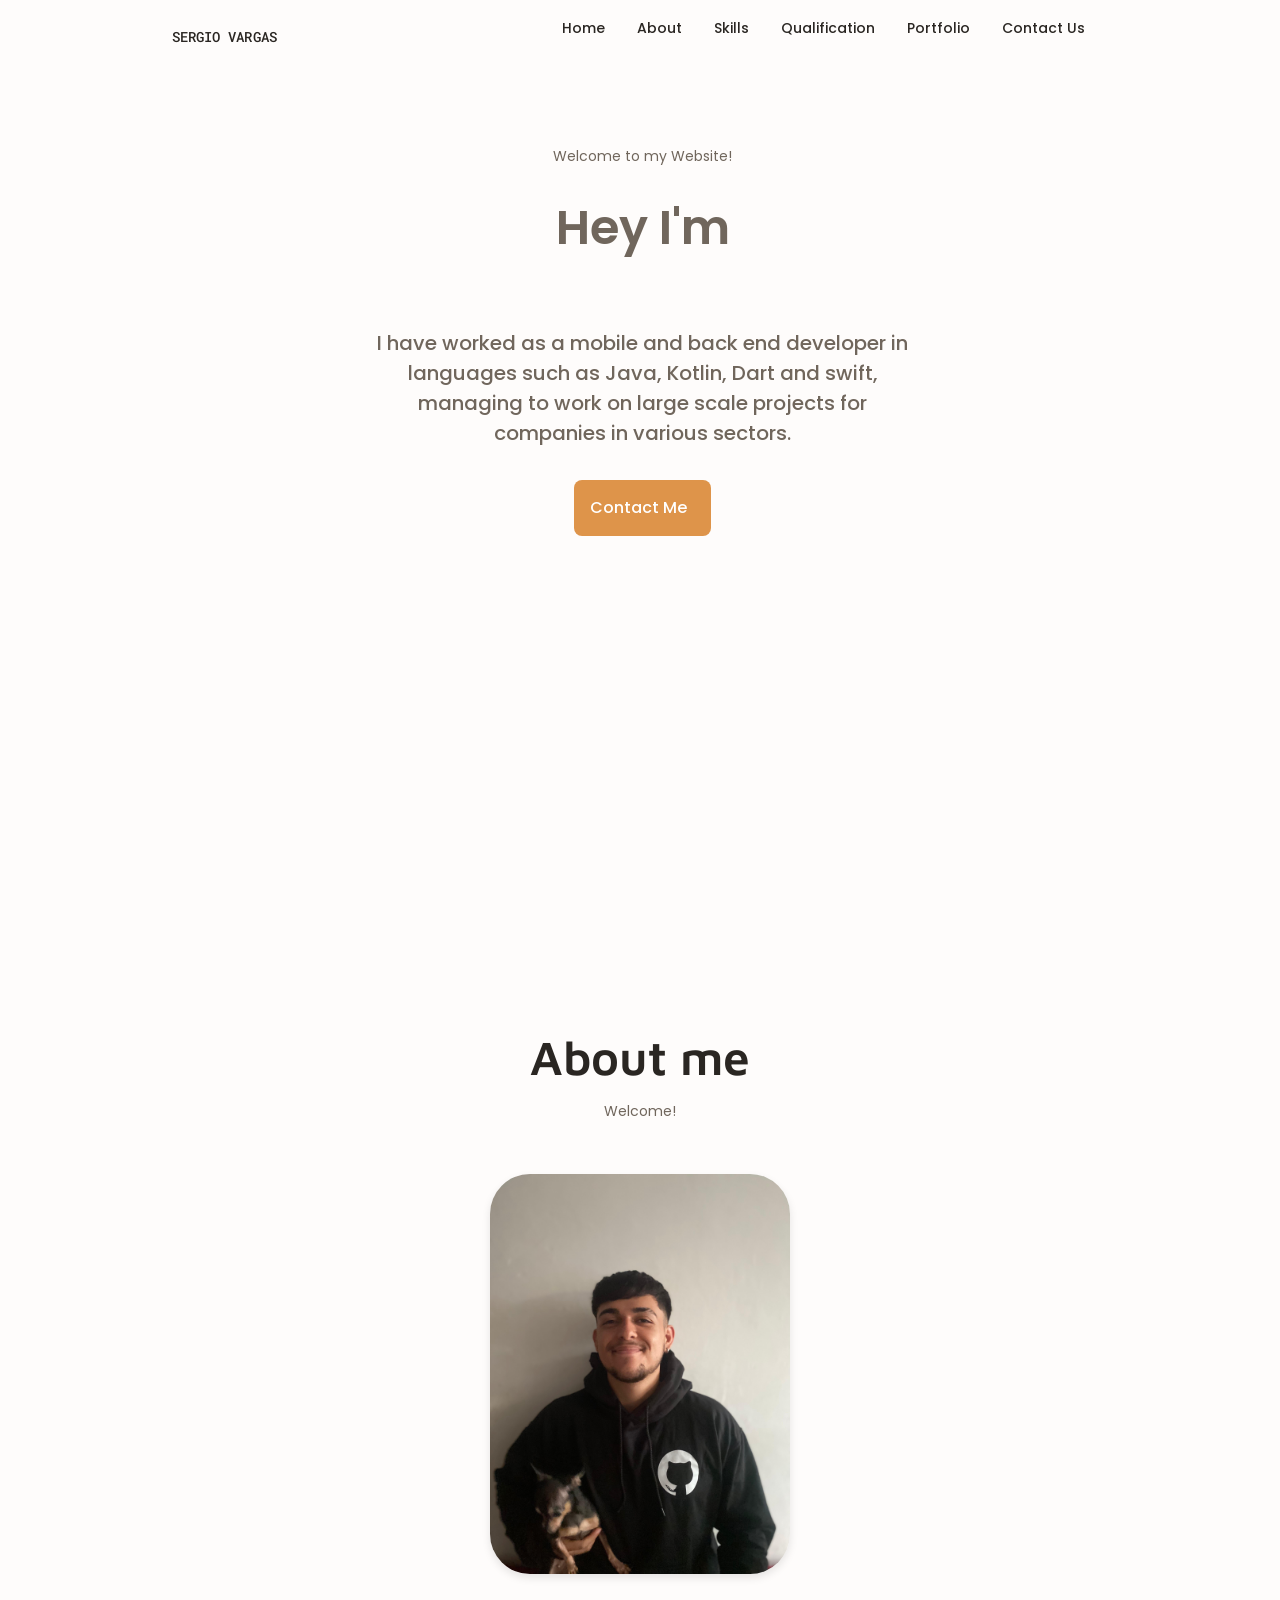
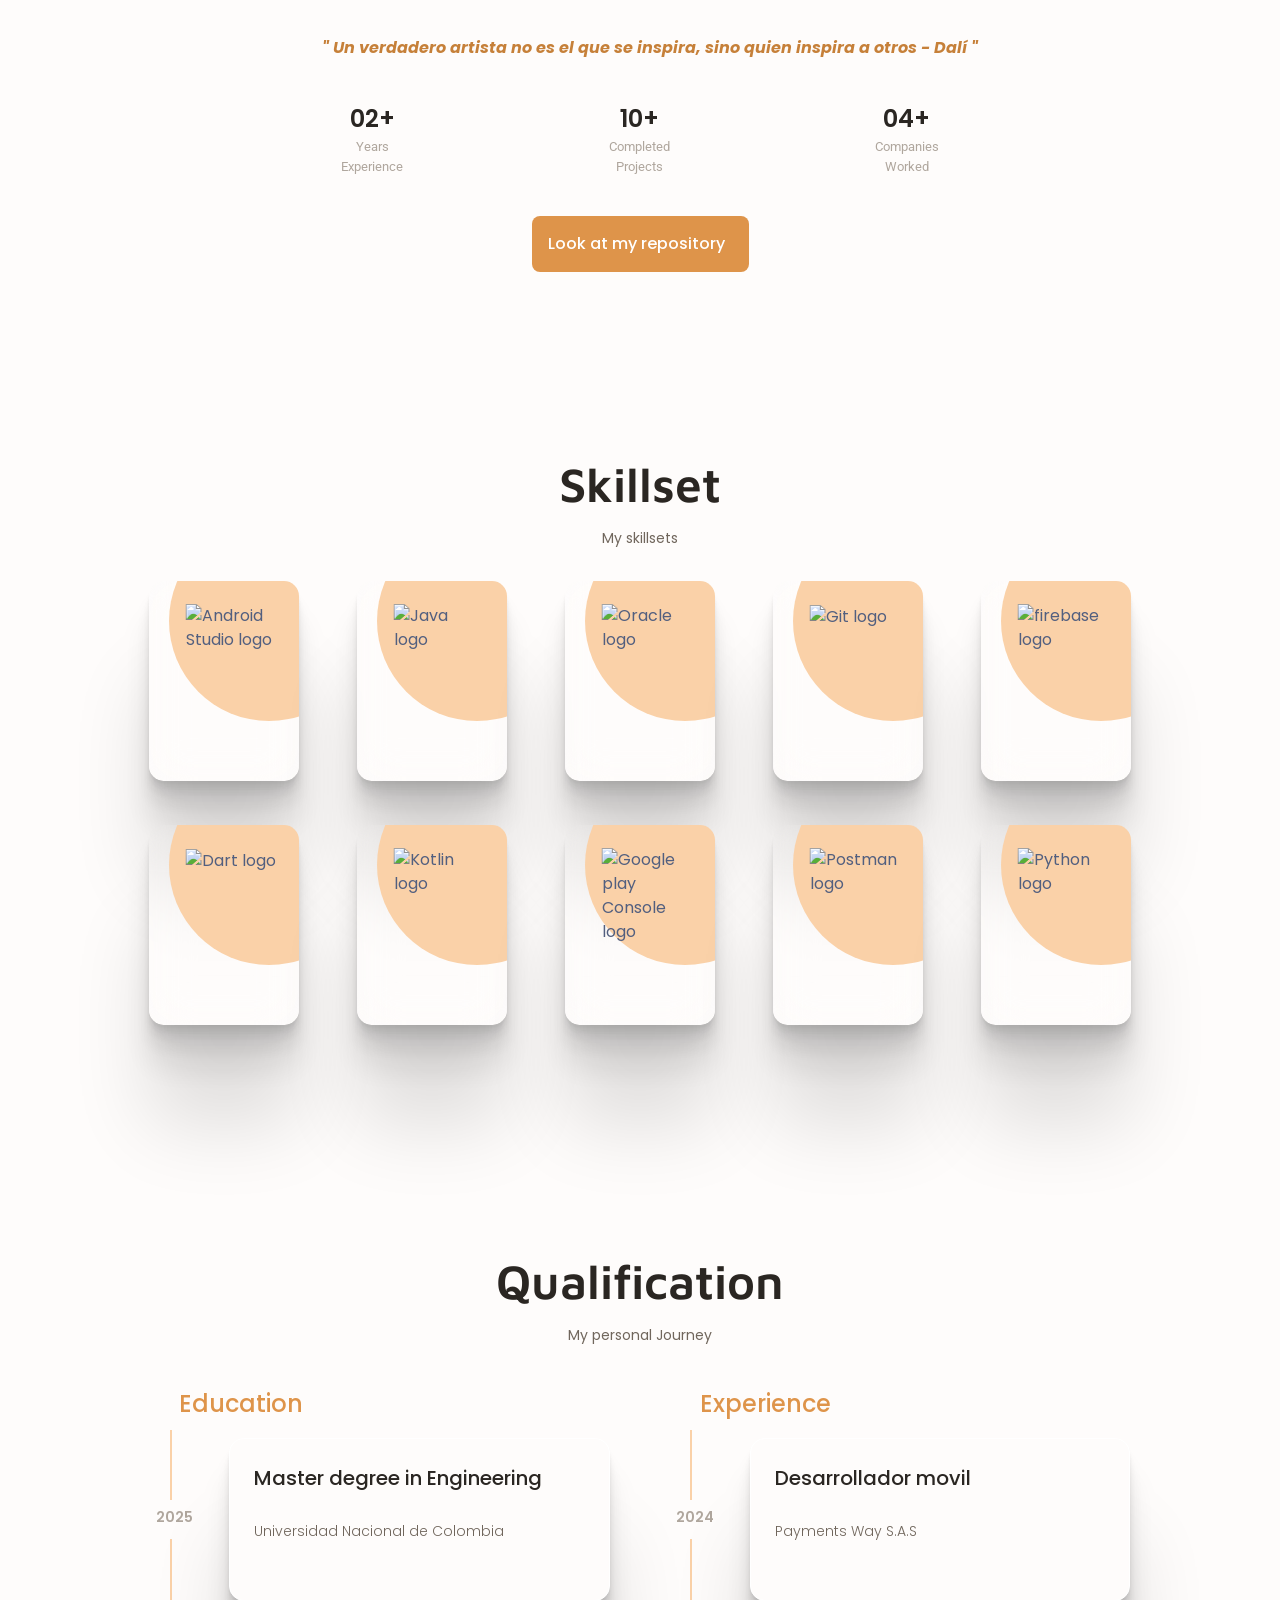
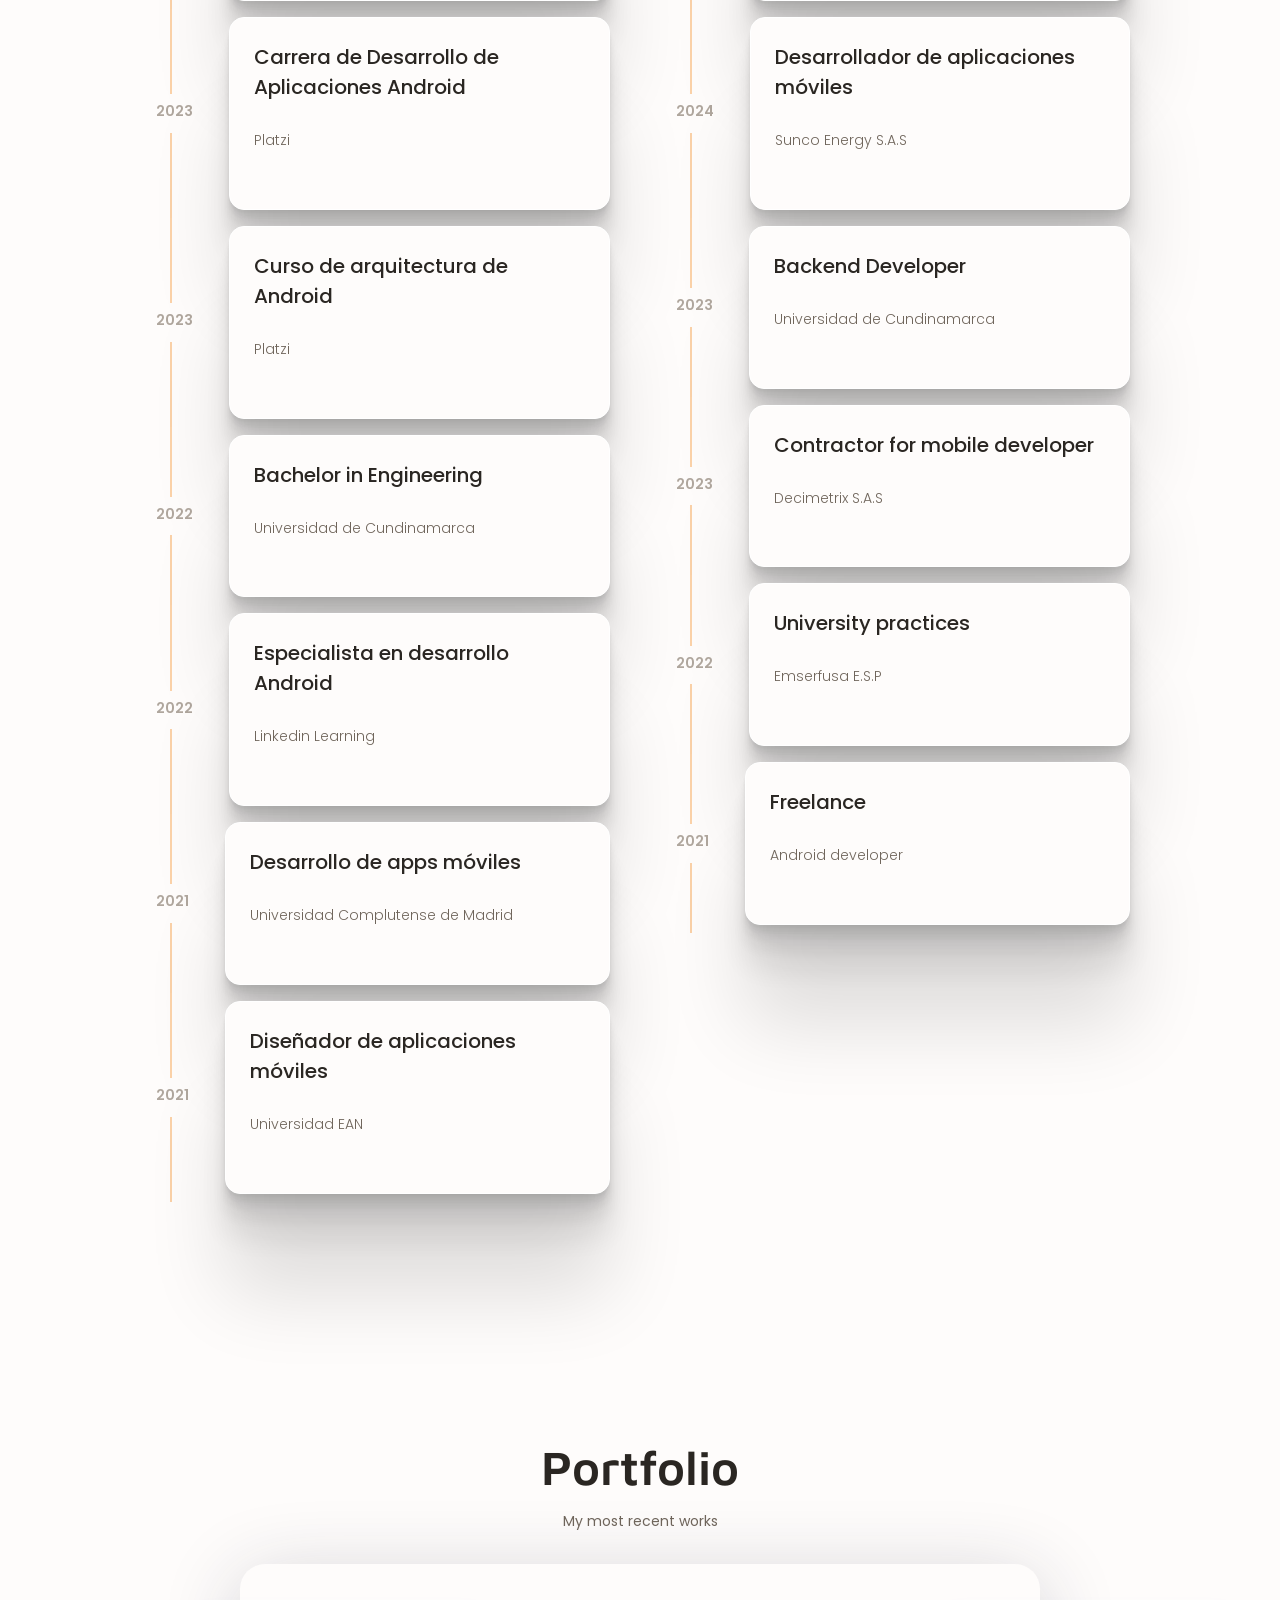
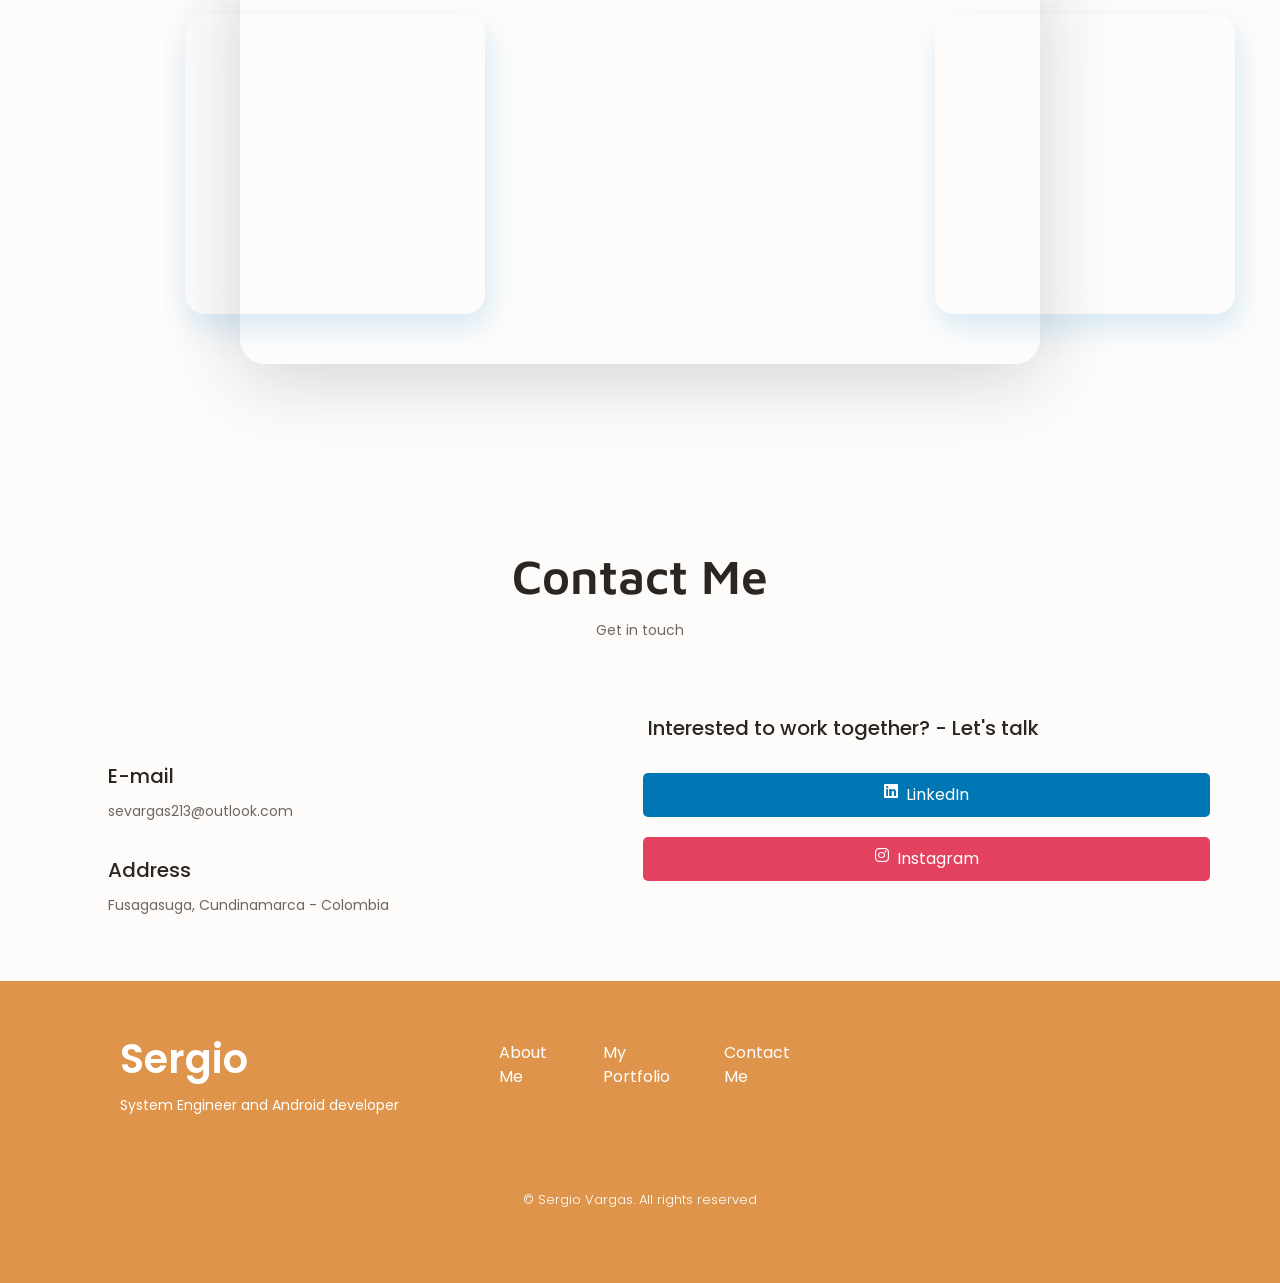
==== commit 747a22ab: "Update Education Change in README and update Education" ====
--- a/index.html
+++ b/index.html
@@ -377,6 +377,51 @@
                                         <h5>
                                             <span class="badge qualification__calendar">
                                                 <i class="uil uil-calendar-alt qualification__calendar-icon"></i>
+                                                2025
+                                            </span>
+                                        </h5>
+
+                                        <div class="row h-50 qualification__journey">
+                                            <div class="col">
+                                                <span class="qualification__line"></span>
+                                            </div>
+                                            <div class="col">&nbsp;</div>
+                                        </div>
+                                    </div>
+                                    <!-- Timeline content Events -->
+                                    <div class="col py-2">
+                                        <div class="card education-card transparent_card mirror-face shadow2">
+                                            <div class="card-body">
+                                                <div class="task">
+                                                    <div class="abstract">
+                                                        <h3 class="qualification__title"> Master degree in Engineering </h3>
+                                                        <p class="qualification__subtitle"> Universidad Nacional de Colombia </p>
+                                                    </div>
+                                                    <div class="details">
+                                                        <p class="qualification__subtitle"> Maestría en Ingenieria -
+                                                            Ingeniería de sistemas y computación. </p>
+                                                    </div>
+                                                </div>
+                                            </div>
+                                        </div>
+                                    </div>
+                                </div>
+                                
+
+                                <!-- Timeline item 1 -->
+                                <div class="row">
+                                    <!-- Timeline design -->
+                                    <div class="col-auto text-center flex-column d-sm-flex">
+                                        <div class="row h-50 qualification__journey">
+                                            <div class="col">
+                                                <span class="qualification__line"></span>
+                                            </div>
+                                            <div class="col">&nbsp;</div>
+                                        </div>
+
+                                        <h5>
+                                            <span class="badge qualification__calendar">
+                                                <i class="uil uil-calendar-alt qualification__calendar-icon"></i>
                                                 2023
                                             </span>
                                         </h5>
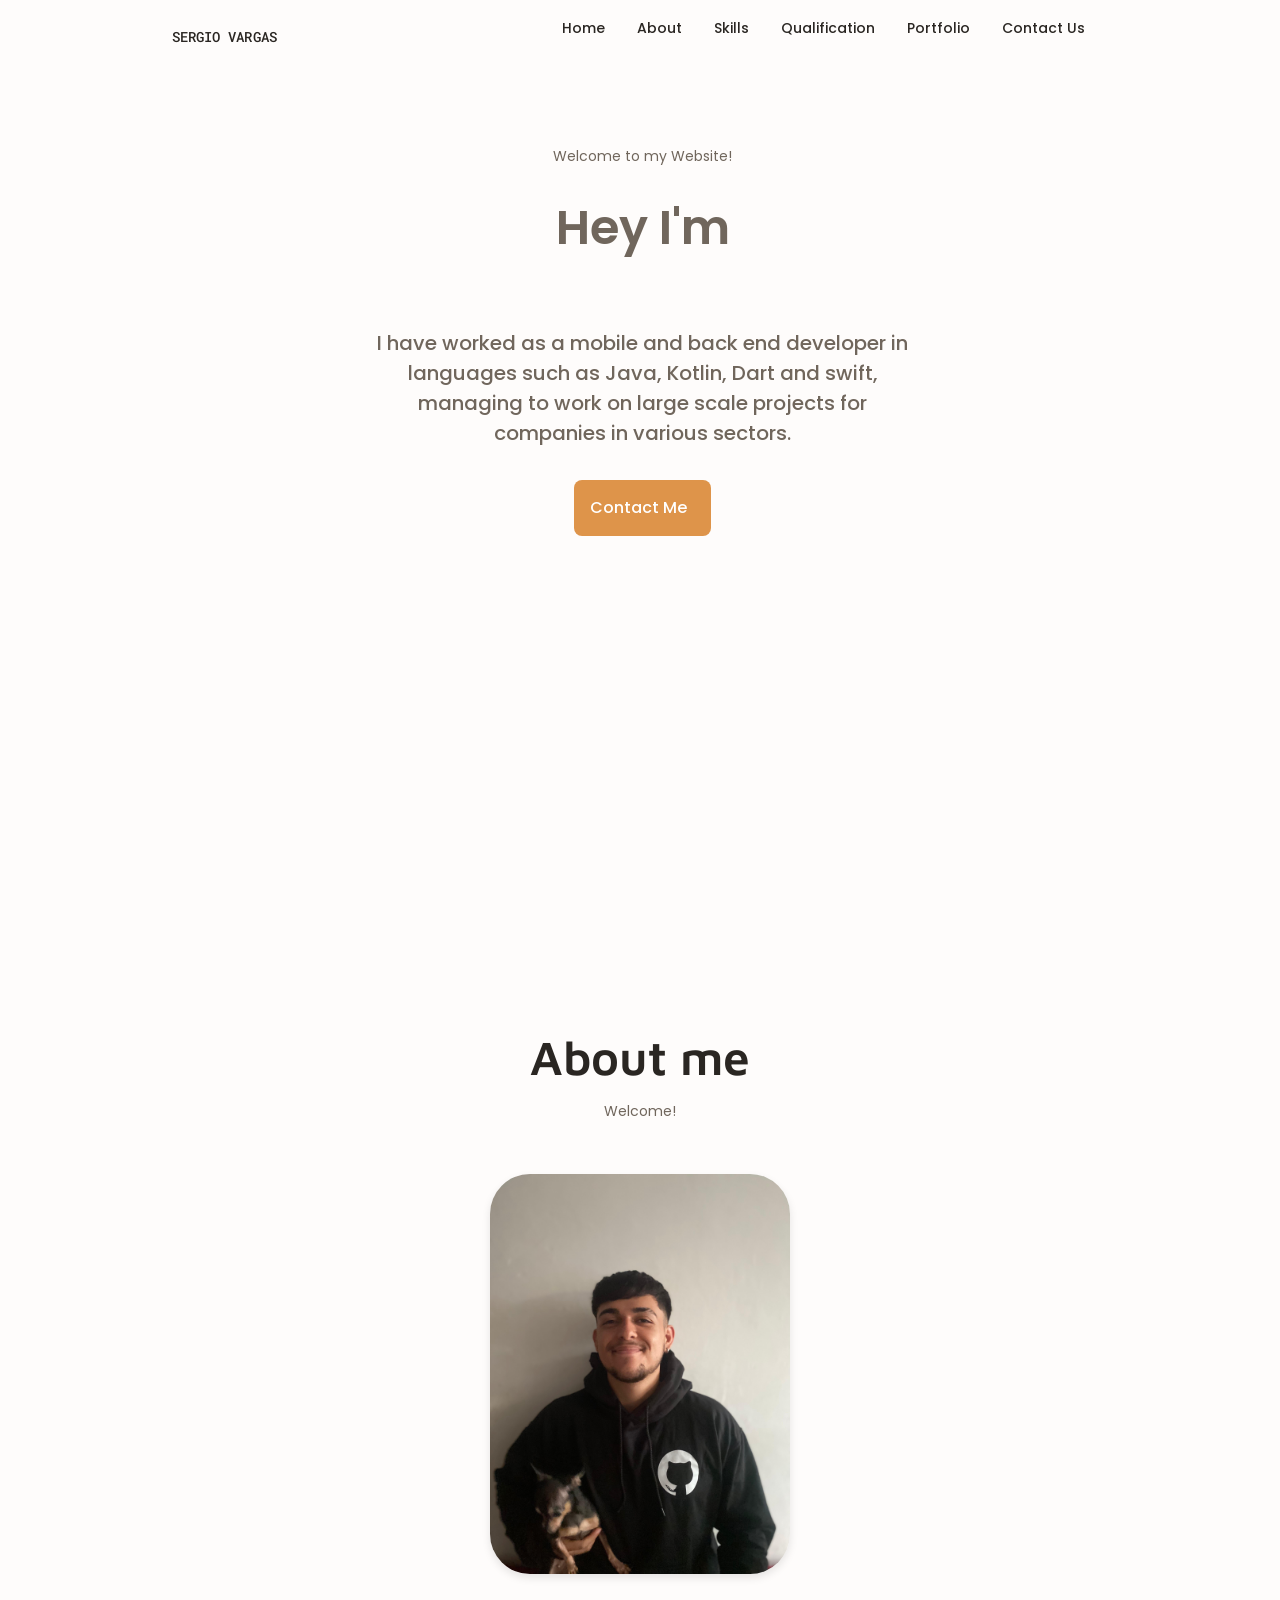
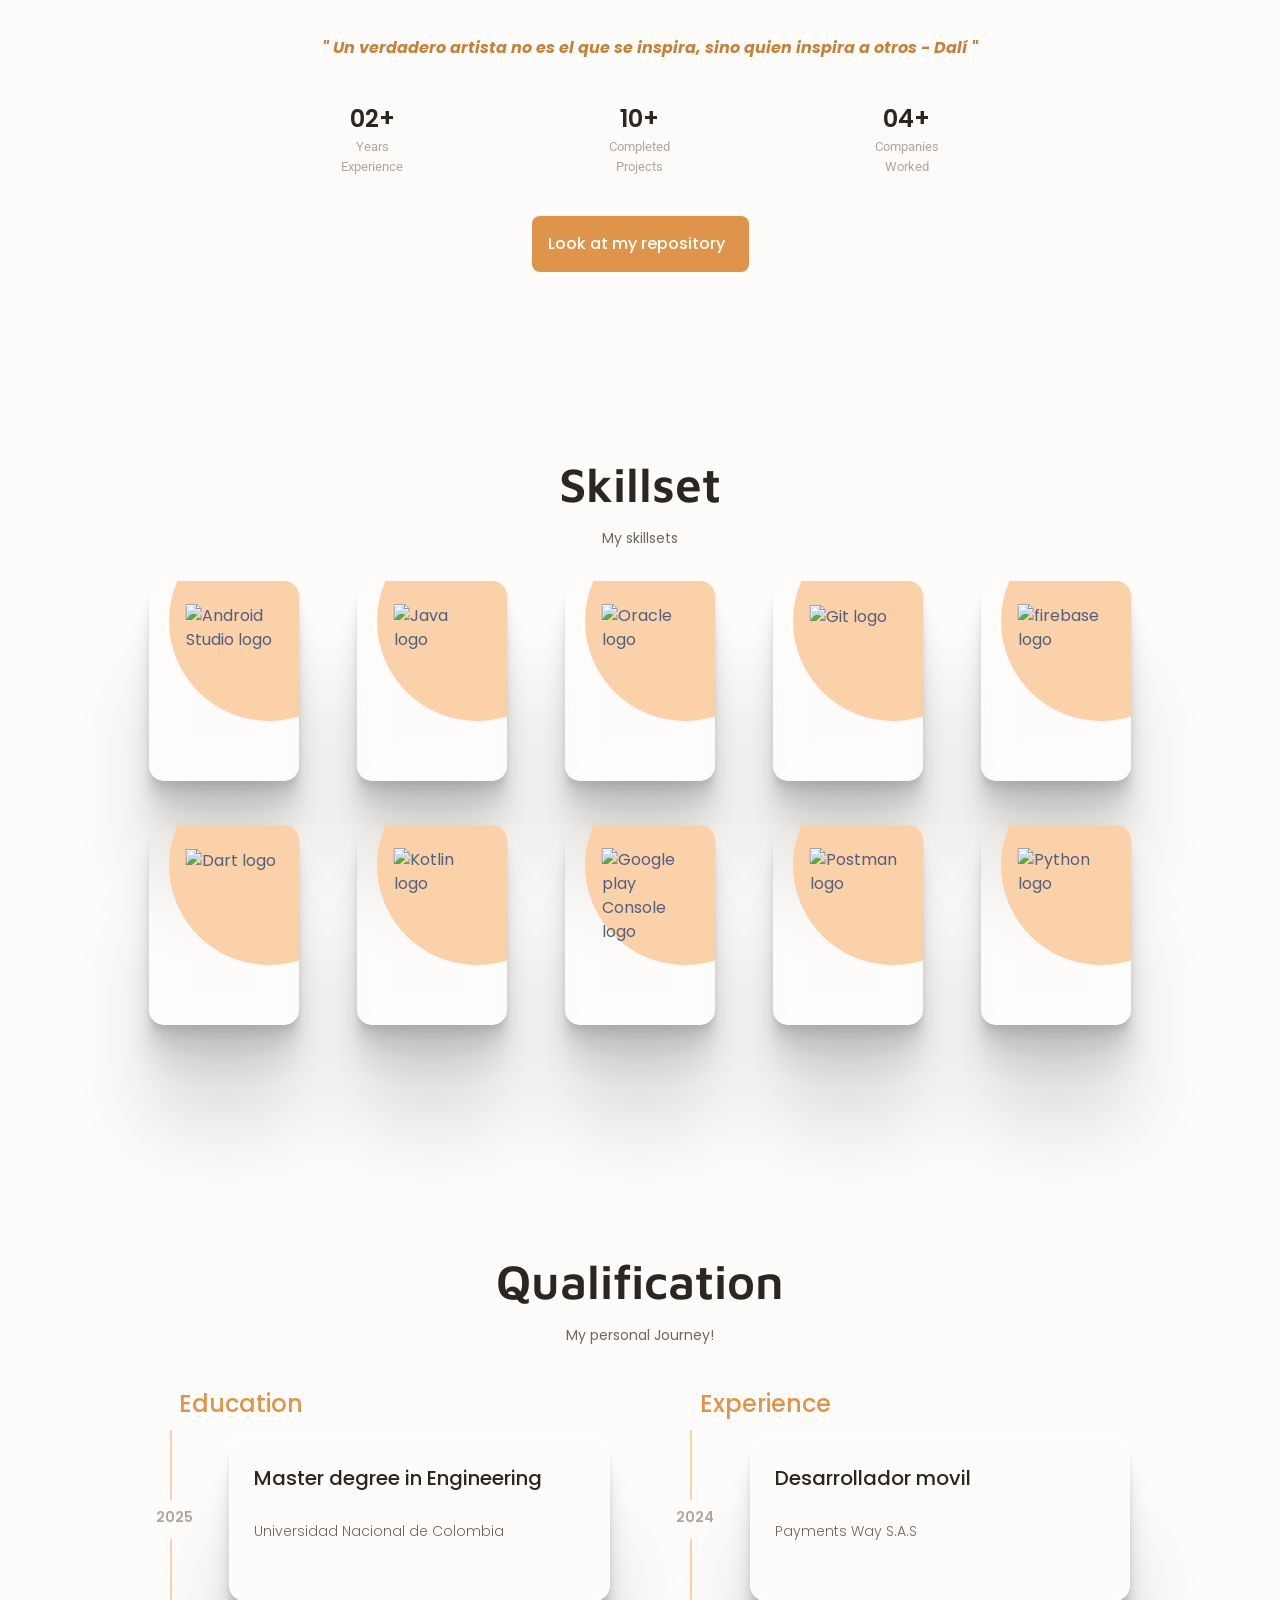
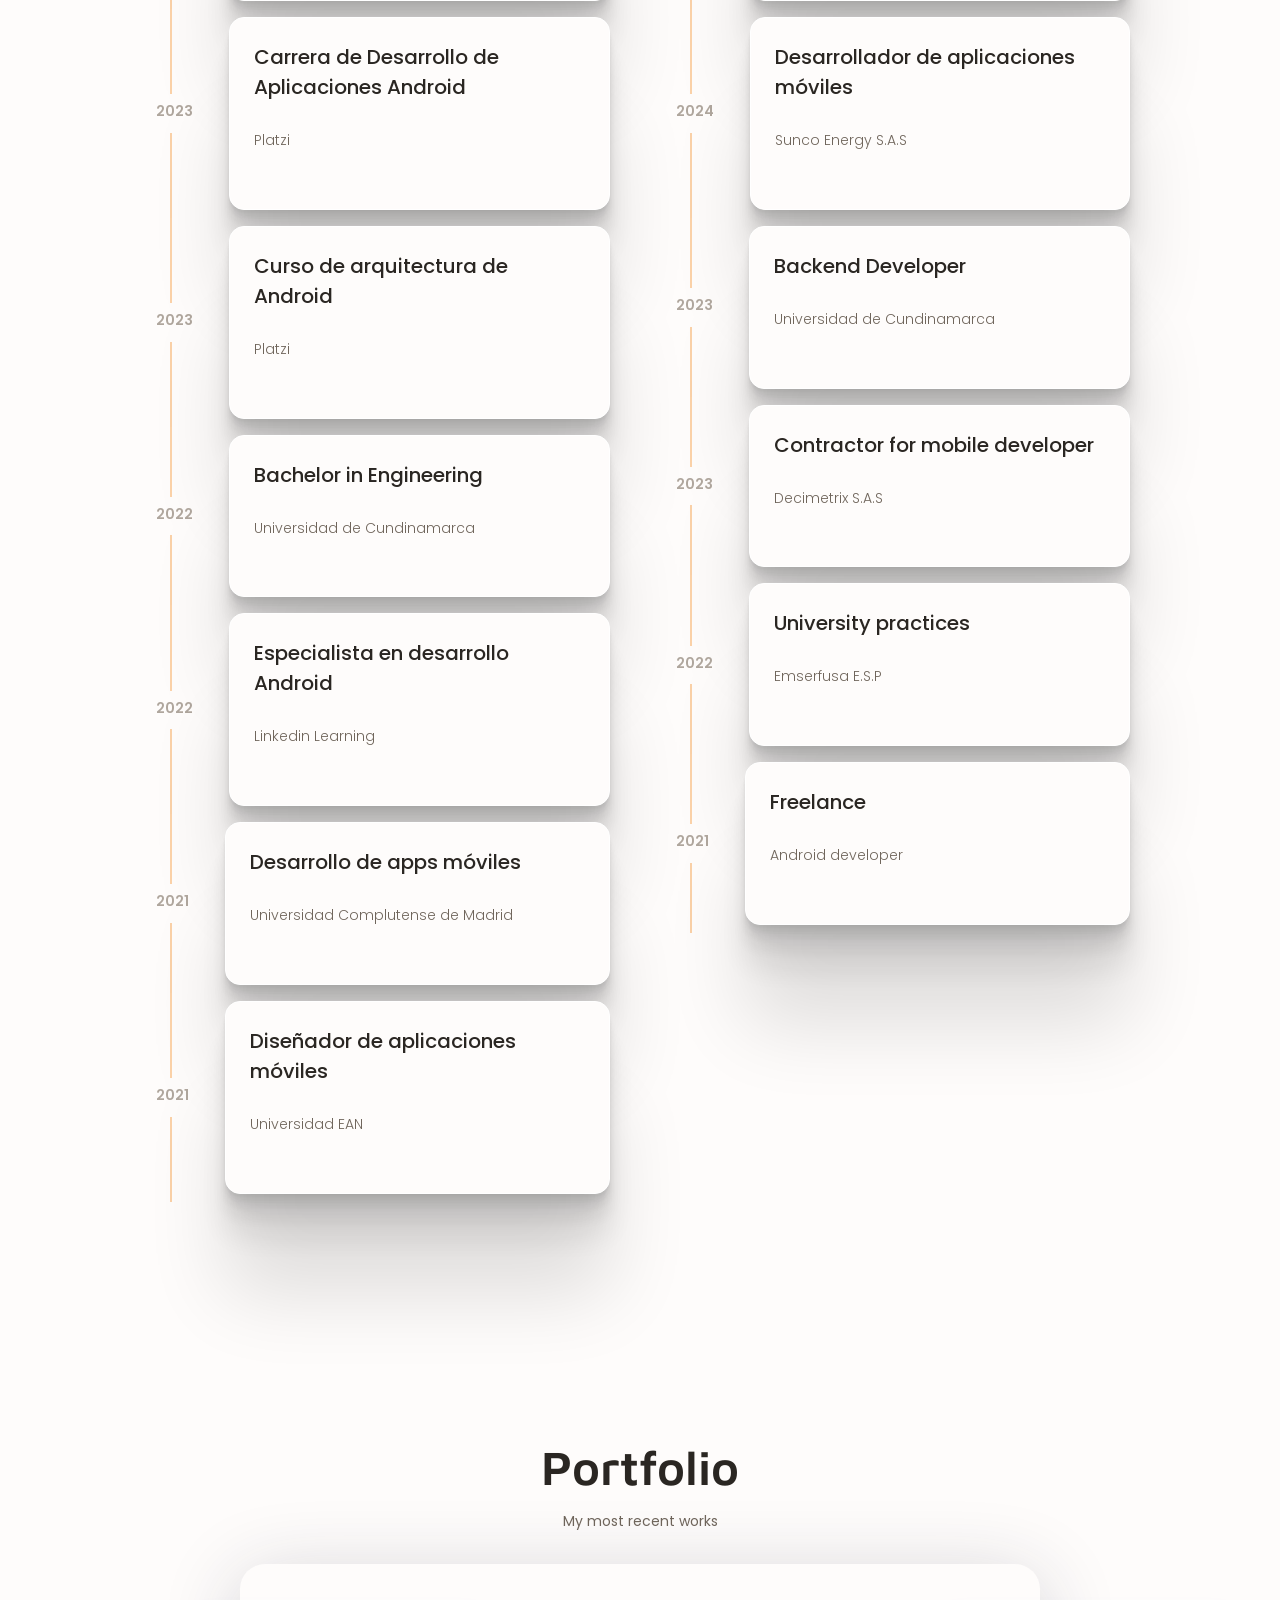
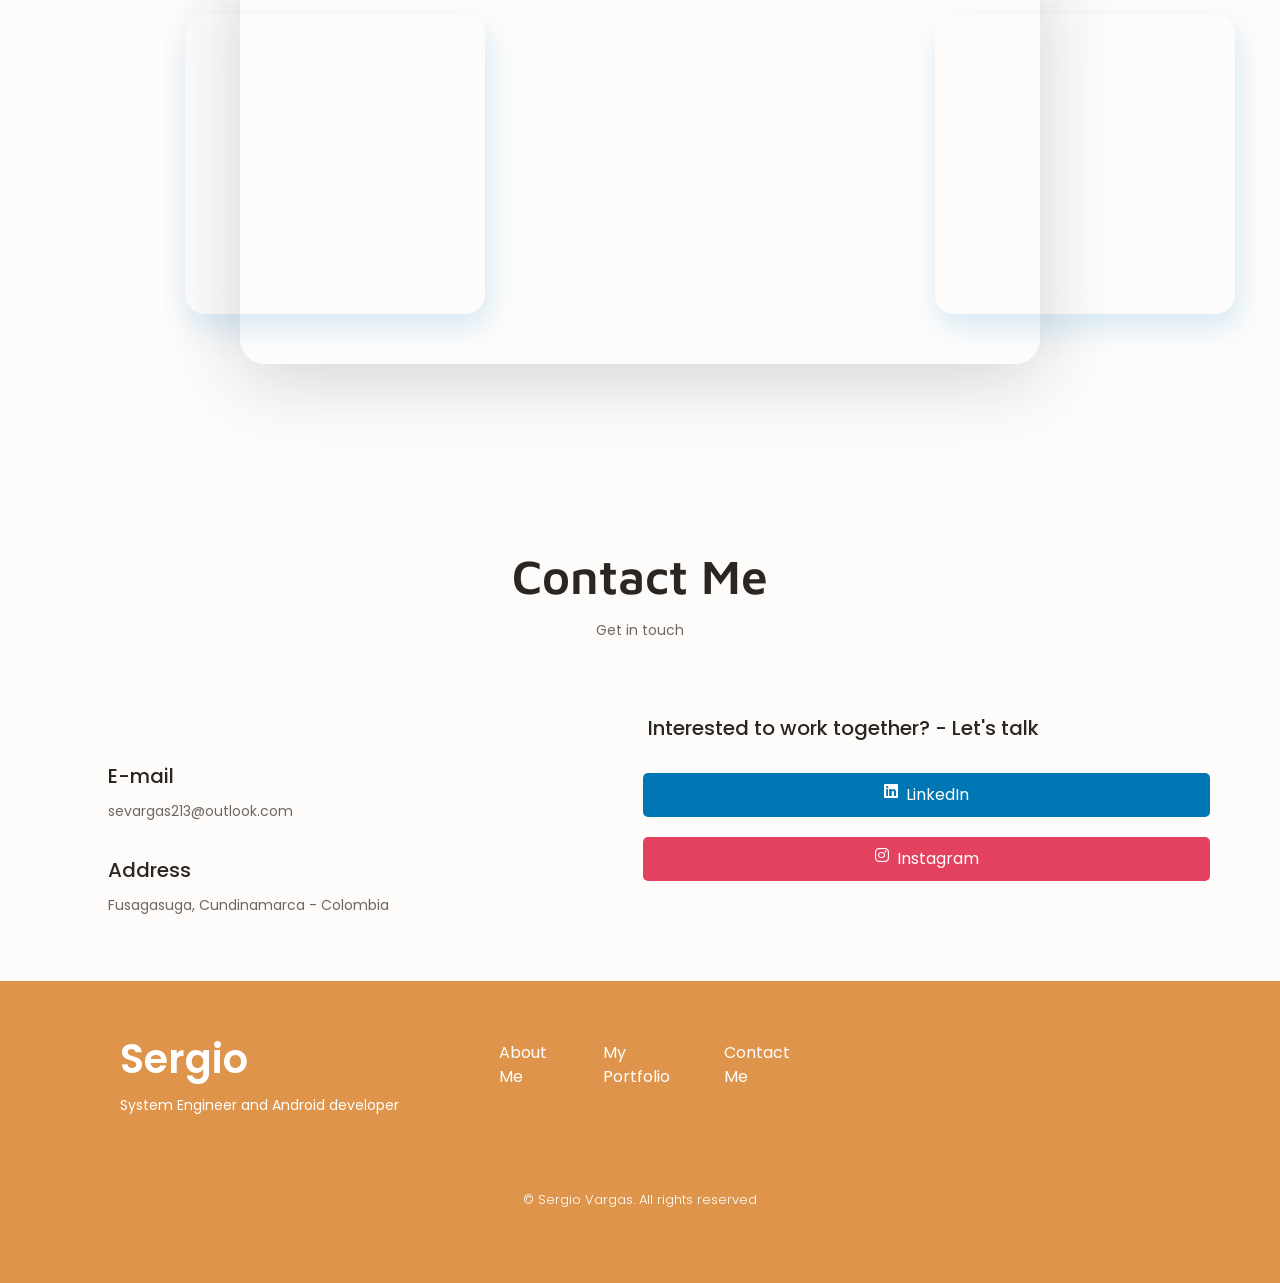
==== commit c98a4c32: "connection" ====
--- a/index.html
+++ b/index.html
@@ -348,7 +348,7 @@
         <!-- Qualifications (Education and Experience) -->
         <section class="qualification section" id="qualifications">
             <h2 class="section__title"> Qualification </h2>
-            <span class="section__subtitle"> My personal Journey </span>
+            <span class="section__subtitle"> My personal Journey! </span>
 
             <div class="qualification__container container">
 
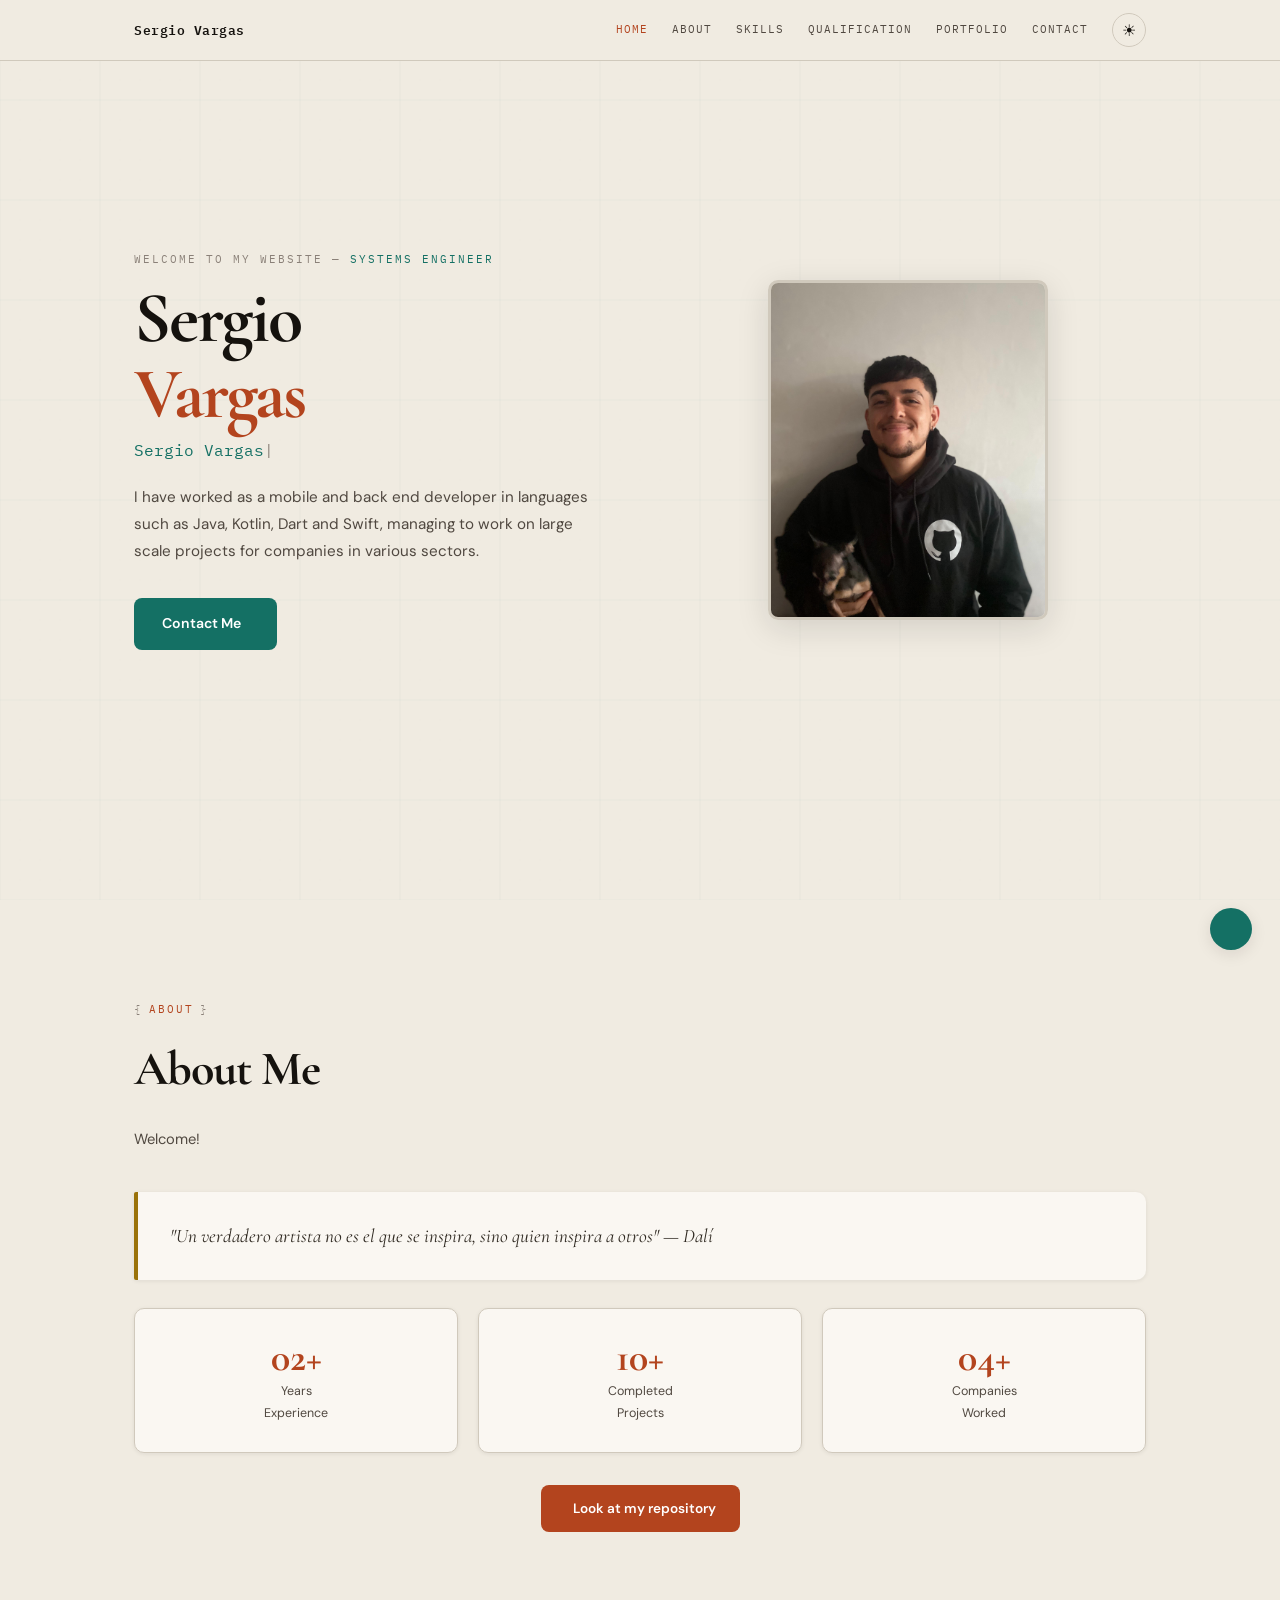
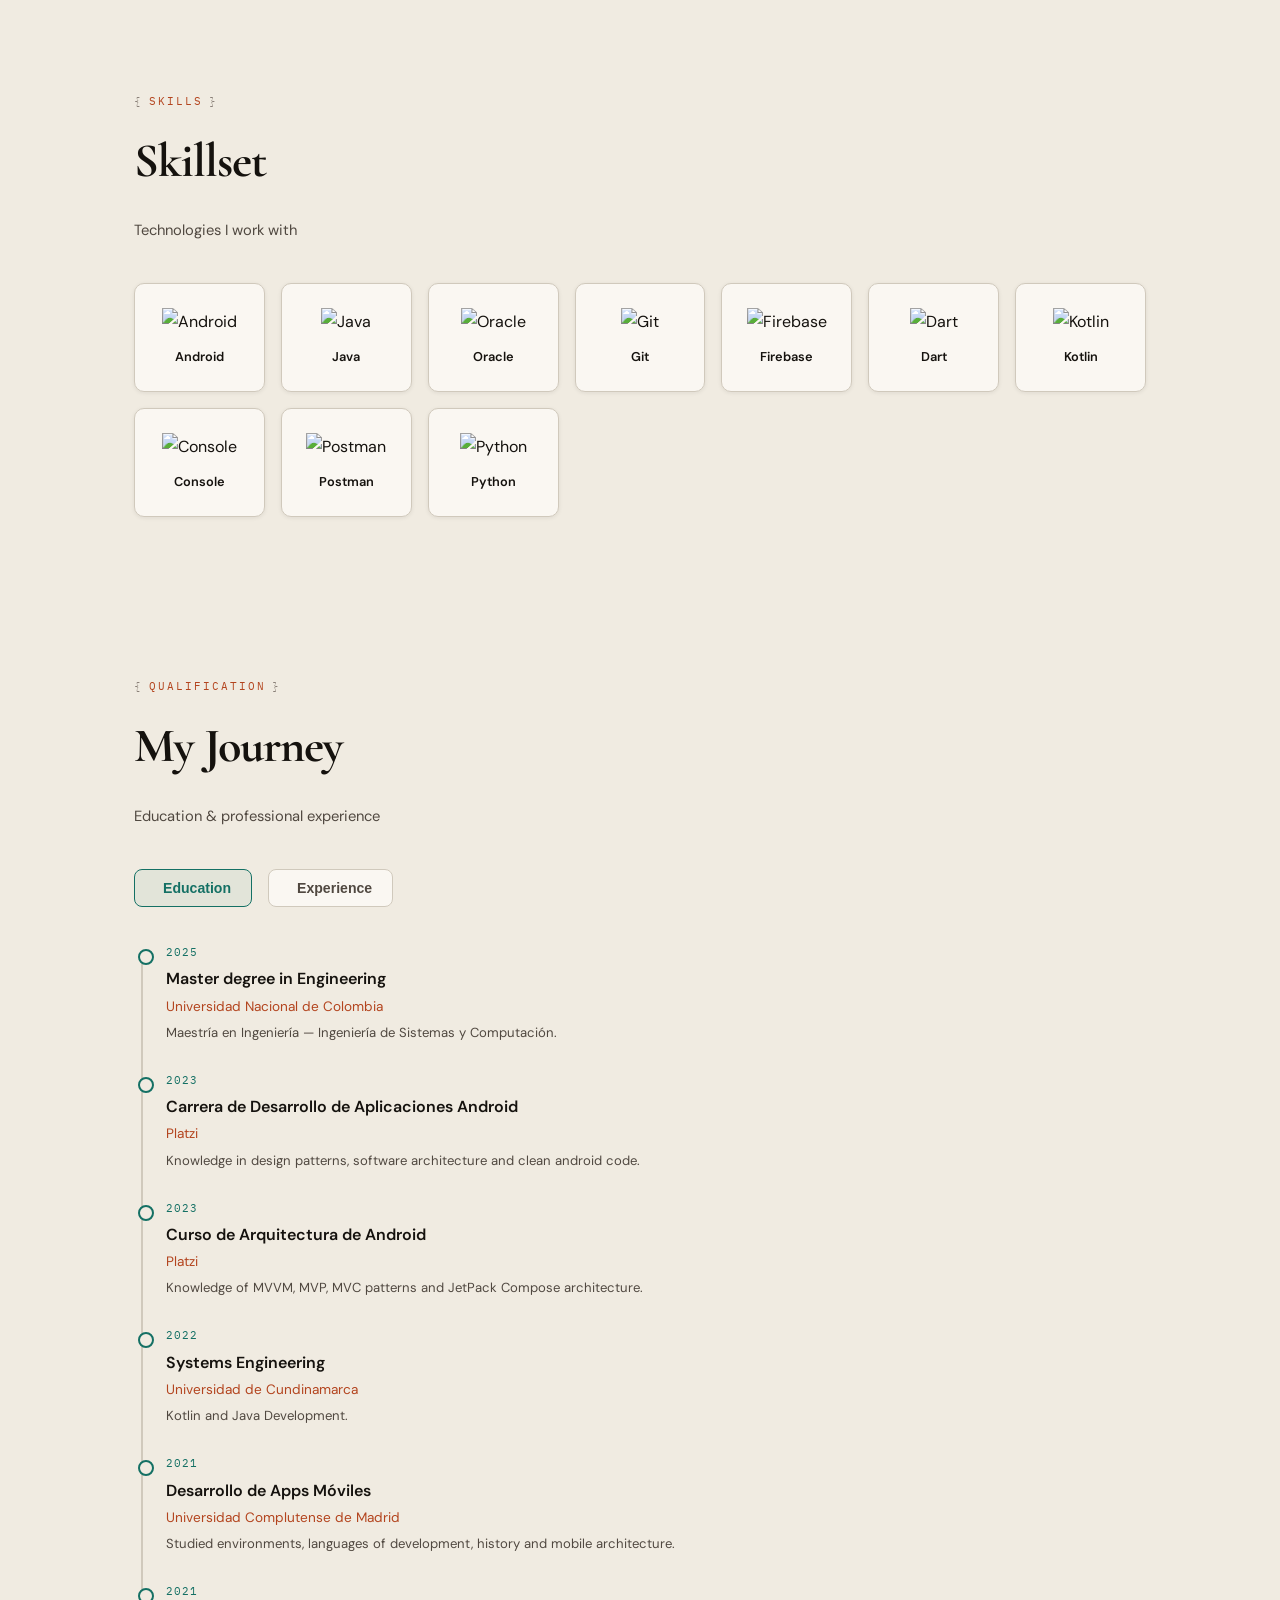
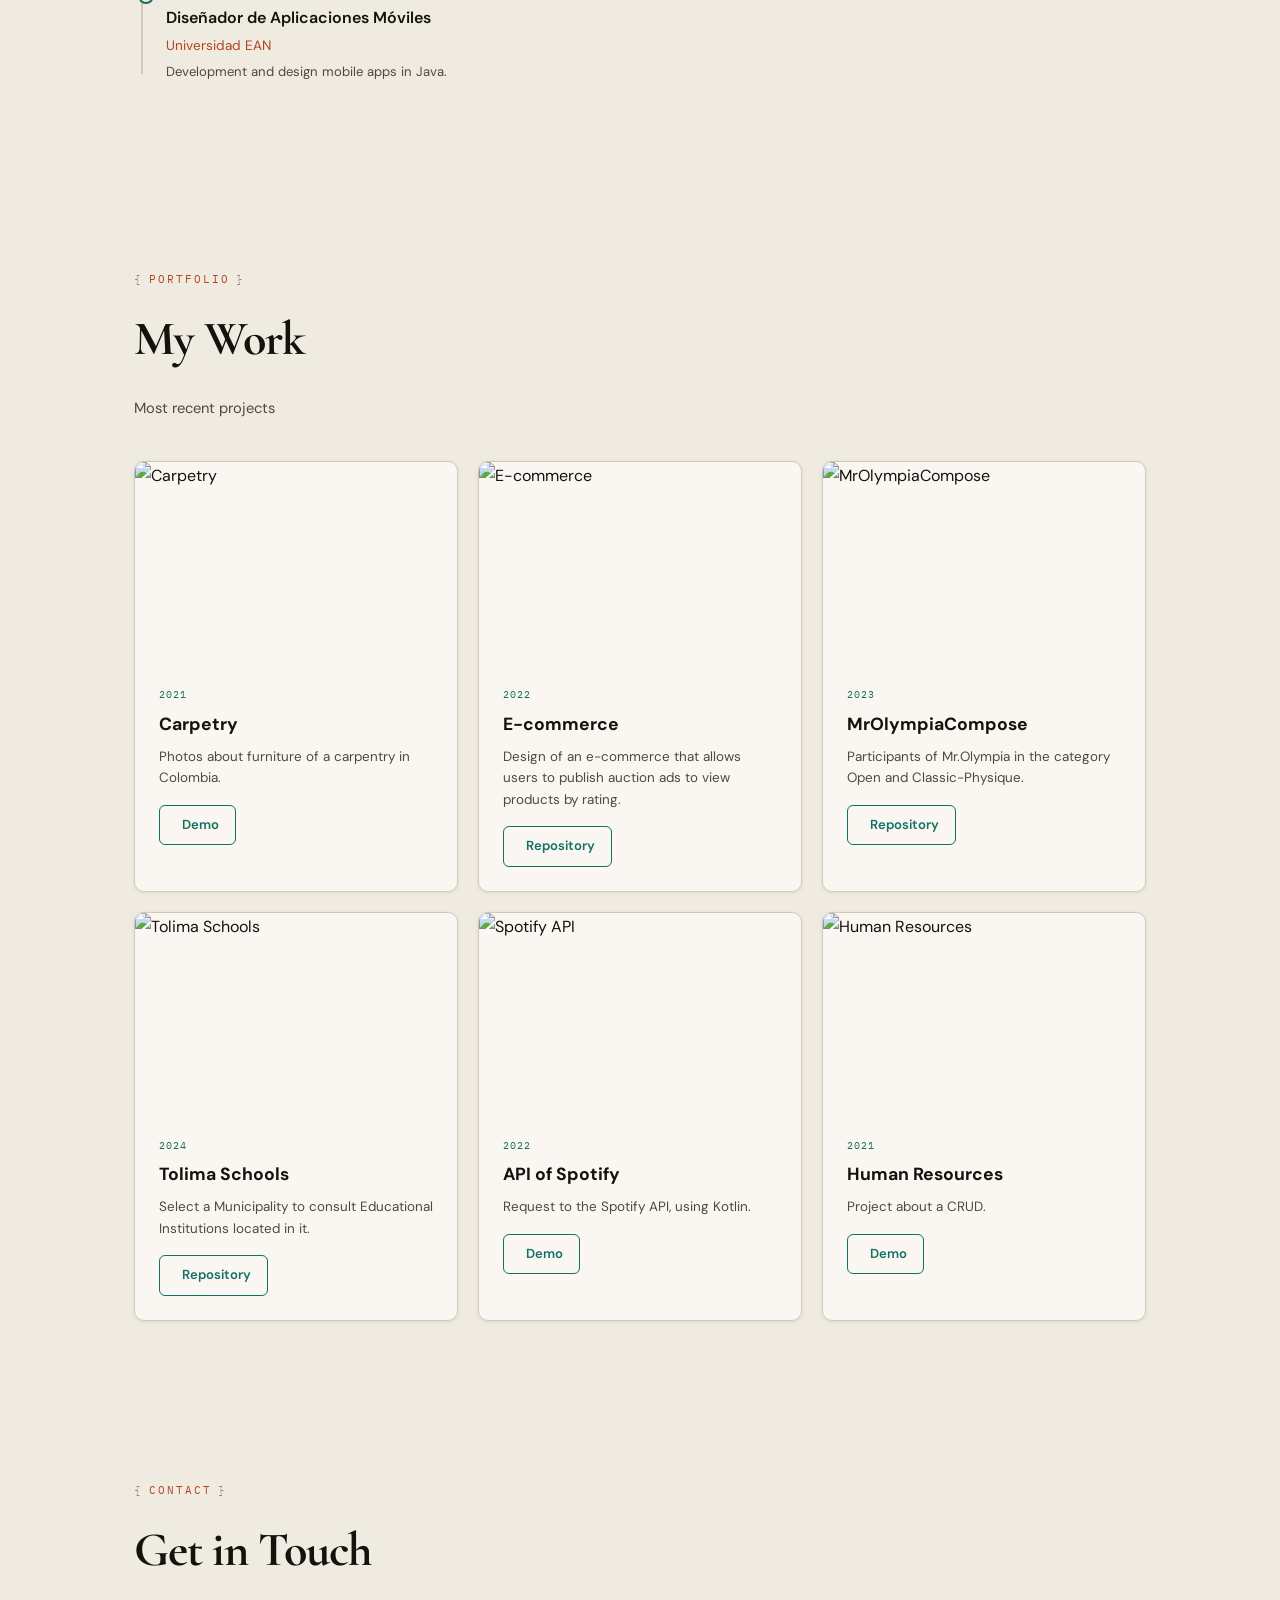
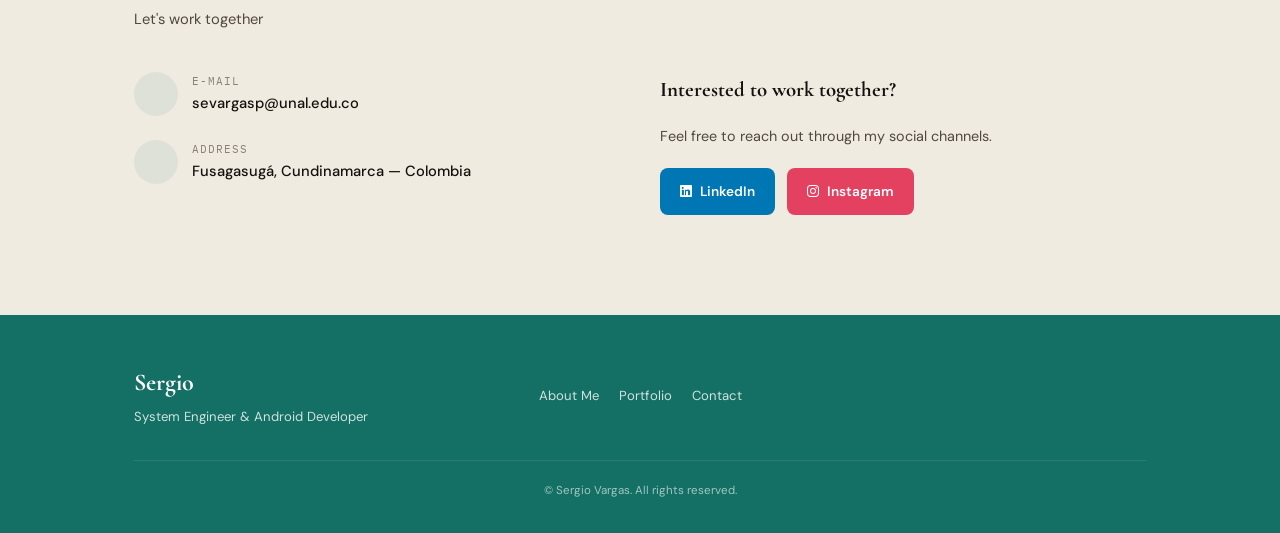
==== commit 5077e310: "update front" ====
--- a/index.html
+++ b/index.html
@@ -1,1248 +1,630 @@
-<!doctype html>
+<!DOCTYPE html>
 <html lang="en">
-
 <head>
-    <!-- Required meta tags -->
-    <meta charset="utf-8">
-    <meta name="viewport" content="width=device-width, initial-scale=1">
-
-    <!-- Fonts -->
+    <meta charset="UTF-8">
+    <meta name="viewport" content="width=device-width, initial-scale=1.0">
+    <title>Sergio Vargas — Portfolio</title>
     <link rel="preconnect" href="https://fonts.googleapis.com">
     <link rel="preconnect" href="https://fonts.gstatic.com" crossorigin>
-    <link
-        href="https://fonts.googleapis.com/css2?family=Maven+Pro:wght@400;500;600&family=Poppins:wght@200;300;400;600;800&family=Roboto&family=Roboto+Mono:wght@400;500&display=swap"
-        rel="stylesheet">
-
-
-    <!-- Icon page -->
-    <link href="assets/img/iconp.ico" rel="icon">
-
-    <!-- Icons -->
+    <link href="https://fonts.googleapis.com/css2?family=Cormorant+Garamond:ital,wght@0,400;0,600;0,700;1,400;1,600&family=IBM+Plex+Mono:wght@300;400;500;600&family=DM+Sans:wght@300;400;500;600;700&display=swap" rel="stylesheet">
     <link rel="stylesheet" href="https://unicons.iconscout.com/release/v4.0.0/css/line.css">
-
-    <!-- Bootstrap CSS -->
-    <link href="https://cdn.jsdelivr.net/npm/bootstrap@5.0.2/dist/css/bootstrap.min.css" rel="stylesheet"
-        integrity="sha384-EVSTQN3/azprG1Anm3QDgpJLIm9Nao0Yz1ztcQTwFspd3yD65VohhpuuCOmLASjC" crossorigin="anonymous">
-
-    <!-- Argon CSS -->
-    <link type="text/css" href="assets/css/argon-design-system.min.css" rel="stylesheet">
-
-    <!-- Link Swiper's CSS -->
-    <link rel="stylesheet" href="https://unpkg.com/swiper/swiper-bundle.min.css">
-
-    <!-- Personal  Styling -->
-    <link rel="stylesheet" href="assets/css/style.css">
-
-    <!-- Icon social media -->
     <link rel="stylesheet" href="https://cdnjs.cloudflare.com/ajax/libs/font-awesome/6.0.0-beta3/css/all.min.css">
-
-
-    <title>Sergio Vargas</title>
+    <style>
+/* ═══════ RESET & VARIABLES ═══════ */
+*{margin:0;padding:0;box-sizing:border-box}
+:root{
+    --bg:#f0ebe1;--bg-card:#faf7f2;--bg-card-hover:#f5f0e6;
+    --ink:#15120e;--ink-md:#2e2820;--ink-lt:#504840;--ink-faint:#8a8078;--ink-ghost:#d0c9bc;
+    --accent:#b3441e;--accent2:#147064;--accent3:#9a7209;--accent4:#243558;
+    --shadow-sm:0 1px 4px rgba(26,23,20,.08);--shadow-md:0 4px 16px rgba(26,23,20,.10);--shadow-lg:0 8px 32px rgba(26,23,20,.13);
+    --radius:10px;--nav-h:60px;
+}
+[data-theme="dark"]{
+    --bg:#13110e;--bg-card:#1f1c17;--bg-card-hover:#2a2620;
+    --ink:#e8e2d8;--ink-md:#cfc7ba;--ink-lt:#a89e92;--ink-faint:#6b6155;--ink-ghost:#2e2a24;
+    --accent:#e0734e;--accent2:#2dbaa8;--accent3:#d4a520;--accent4:#6889c4;
+    --shadow-sm:0 1px 4px rgba(0,0,0,.25);--shadow-md:0 4px 16px rgba(0,0,0,.3);--shadow-lg:0 8px 32px rgba(0,0,0,.35);
+}
+html{scroll-behavior:smooth}
+body{font-family:'DM Sans',sans-serif;background:var(--bg);color:var(--ink);line-height:1.7;overflow-x:hidden;transition:background .4s,color .4s}
+a{color:var(--accent2);text-decoration:none;transition:color .2s}a:hover{color:var(--accent)}
+::selection{background:var(--accent2);color:#fff}
+
+/* ═══════ CANVAS ═══════ */
+#graphCanvas{position:fixed;inset:0;z-index:0;pointer-events:none;opacity:.45}
+
+/* ═══════ NAV ═══════ */
+.top-nav{position:fixed;top:0;left:0;right:0;z-index:100;background:rgba(240,235,225,.92);backdrop-filter:blur(16px);-webkit-backdrop-filter:blur(16px);border-bottom:1px solid var(--ink-ghost);transition:background .4s}
+[data-theme="dark"] .top-nav{background:rgba(19,17,14,.92)}
+.nav-inner{max-width:1060px;margin:0 auto;padding:0 24px;height:var(--nav-h);display:flex;justify-content:space-between;align-items:center}
+.nav-brand{font-family:'IBM Plex Mono',monospace;font-size:.82rem;font-weight:600;color:var(--ink);letter-spacing:.5px}
+.nav-links{display:flex;gap:24px;align-items:center}
+.nav-links a{font-family:'IBM Plex Mono',monospace;font-size:.7rem;letter-spacing:1px;text-transform:uppercase;color:var(--ink-lt);position:relative;padding:4px 0}
+.nav-links a::after{content:'';position:absolute;bottom:0;left:0;width:0;height:1.5px;background:var(--accent);transition:width .3s}
+.nav-links a:hover{color:var(--accent)}.nav-links a:hover::after{width:100%}
+.nav-links a.active{color:var(--accent)}
+.theme-btn{background:none;border:1.5px solid var(--ink-ghost);width:34px;height:34px;border-radius:50%;cursor:pointer;color:var(--ink);font-size:1rem;display:flex;align-items:center;justify-content:center;transition:all .3s;position:relative}
+.theme-btn:hover{border-color:var(--accent2);transform:scale(1.08)}
+.theme-btn .t-sun,.theme-btn .t-moon{position:absolute;transition:opacity .3s,transform .3s}
+.theme-btn .t-sun{opacity:1;transform:rotate(0)}.theme-btn .t-moon{opacity:0;transform:rotate(-90deg)}
+[data-theme="dark"] .theme-btn .t-sun{opacity:0;transform:rotate(90deg)}
+[data-theme="dark"] .theme-btn .t-moon{opacity:1;transform:rotate(0)}
+.menu-toggle{display:none;background:none;border:none;color:var(--ink);font-size:1.4rem;cursor:pointer}
+
+/* ═══════ CONTAINER ═══════ */
+.container{max-width:1060px;margin:0 auto;padding:0 24px;position:relative;z-index:1}
+
+/* ═══════ SECTION COMMON ═══════ */
+.section{padding:100px 0 60px}
+.stag{font-family:'IBM Plex Mono',monospace;font-size:.7rem;letter-spacing:2px;text-transform:uppercase;color:var(--accent);margin-bottom:10px;display:flex;align-items:center;gap:6px}
+.stag-s{color:var(--ink-faint);font-weight:300}
+.stitle{font-family:'Cormorant Garamond',serif;font-size:clamp(2rem,4vw,3rem);font-weight:700;letter-spacing:-1px;margin-bottom:16px}
+.ssub{color:var(--ink-lt);font-size:.92rem;margin-bottom:40px}
+
+/* ═══════ HERO ═══════ */
+.hero{min-height:100vh;display:flex;align-items:center;padding-top:var(--nav-h)}
+.hero-inner{display:grid;grid-template-columns:1fr 1fr;gap:60px;align-items:center}
+.hero-social{display:flex;flex-direction:column;gap:14px;position:absolute;left:-60px;top:50%;transform:translateY(-50%)}
+.hero-social a{color:var(--ink-faint);font-size:1.2rem;transition:color .3s,transform .3s}
+.hero-social a:hover{color:var(--accent2);transform:translateX(4px)}
+.hero-left{position:relative}
+.hero-eyebrow{font-family:'IBM Plex Mono',monospace;font-size:.7rem;letter-spacing:2px;text-transform:uppercase;color:var(--ink-faint);margin-bottom:12px}
+.hero-eyebrow span{color:var(--accent2)}
+.hero-name{font-family:'Cormorant Garamond',serif;font-size:clamp(2.8rem,6vw,4.5rem);font-weight:700;line-height:1.05;letter-spacing:-2px;margin-bottom:4px}
+.hero-name .accent{color:var(--accent)}
+.hero-roles{font-family:'IBM Plex Mono',monospace;font-size:1rem;color:var(--accent2);margin-bottom:20px;min-height:1.5em}
+.hero-roles .cursor{color:var(--ink-faint);animation:blink 1s step-end infinite}
+@keyframes blink{50%{opacity:0}}
+.hero-bio{color:var(--ink-lt);font-size:.95rem;line-height:1.8;max-width:520px;margin-bottom:32px}
+.hero-cta{display:inline-flex;align-items:center;gap:8px;background:var(--accent2);color:#fff;padding:14px 28px;border-radius:8px;font-weight:600;font-size:.88rem;transition:all .3s;border:none;cursor:pointer}
+.hero-cta:hover{background:#15665b;color:#fff;transform:translateY(-2px);box-shadow:0 6px 20px rgba(20,112,100,.25)}
+.hero-right{display:flex;justify-content:center}
+.hero-img-wrap{width:280px;height:340px;border-radius:var(--radius);overflow:hidden;box-shadow:var(--shadow-lg);border:3px solid var(--ink-ghost);position:relative}
+.hero-img-wrap img{width:100%;height:100%;object-fit:cover}
+.hero-img-wrap::after{content:'';position:absolute;inset:0;background:linear-gradient(to top,rgba(0,0,0,.15),transparent 40%)}
+
+/* ═══════ ABOUT ═══════ */
+.about-grid{display:grid;grid-template-columns:1fr 1fr 1fr;gap:20px;margin-bottom:32px}
+.about-stat{background:var(--bg-card);border:1px solid var(--ink-ghost);border-radius:var(--radius);padding:28px;text-align:center;box-shadow:var(--shadow-sm);transition:all .3s}
+.about-stat:hover{transform:translateY(-3px);box-shadow:var(--shadow-md)}
+.about-stat-num{font-family:'Cormorant Garamond',serif;font-size:2.5rem;font-weight:700;color:var(--accent);line-height:1}
+.about-stat-label{font-size:.78rem;color:var(--ink-lt);margin-top:4px}
+.about-quote{background:var(--bg-card);border-left:4px solid var(--accent3);border-radius:2px var(--radius) var(--radius) 2px;padding:28px 32px;margin-bottom:28px;box-shadow:var(--shadow-sm)}
+.about-quote p{font-family:'Cormorant Garamond',serif;font-size:1.2rem;font-style:italic;color:var(--ink-md);line-height:1.7}
+.about-btn{display:inline-flex;align-items:center;gap:8px;background:var(--accent);color:#fff;padding:12px 24px;border-radius:8px;font-weight:600;font-size:.85rem;transition:all .3s}
+.about-btn:hover{background:#8c3515;color:#fff;transform:translateY(-2px)}
+
+/* ═══════ SKILLS ═══════ */
+.skills-grid{display:grid;grid-template-columns:repeat(auto-fill,minmax(120px,1fr));gap:16px}
+.skill-card{background:var(--bg-card);border:1px solid var(--ink-ghost);border-radius:var(--radius);padding:24px 16px;text-align:center;transition:all .3s;box-shadow:var(--shadow-sm);cursor:default}
+.skill-card:hover{transform:translateY(-4px);box-shadow:var(--shadow-md);border-color:var(--accent2)}
+.skill-card img{width:48px;height:48px;object-fit:contain;margin-bottom:10px;transition:transform .3s}
+.skill-card:hover img{transform:scale(1.15)}
+.skill-card h3{font-size:.8rem;font-weight:600;color:var(--ink)}
+
+/* ═══════ QUALIFICATION ═══════ */
+.qual-tabs{display:flex;gap:16px;margin-bottom:36px}
+.qual-tab{display:flex;align-items:center;gap:8px;padding:10px 20px;border-radius:8px;border:1.5px solid var(--ink-ghost);background:var(--bg-card);cursor:pointer;font-weight:600;font-size:.88rem;color:var(--ink-lt);transition:all .3s}
+.qual-tab.active{border-color:var(--accent2);color:var(--accent2);background:rgba(20,112,100,.06)}
+.qual-tab:hover{border-color:var(--ink-faint)}
+.qual-panel{display:none}.qual-panel.active{display:block}
+.tl-items{position:relative;padding-left:32px}
+.tl-items::before{content:'';position:absolute;left:7px;top:8px;bottom:8px;width:2px;background:var(--ink-ghost)}
+.tl-item{position:relative;margin-bottom:28px}
+.tl-item::before{content:'';position:absolute;left:-28px;top:6px;width:12px;height:12px;border-radius:50%;border:2.5px solid var(--accent2);background:var(--bg)}
+.tl-item:hover::before{background:var(--accent2)}
+.tl-year{font-family:'IBM Plex Mono',monospace;font-size:.68rem;color:var(--accent2);letter-spacing:1px;margin-bottom:4px}
+.tl-title{font-weight:600;font-size:1rem;margin-bottom:2px}
+.tl-place{font-size:.85rem;color:var(--accent);margin-bottom:4px}
+.tl-desc{font-size:.82rem;color:var(--ink-lt);line-height:1.6}
+
+/* ═══════ PORTFOLIO ═══════ */
+.port-grid{display:grid;grid-template-columns:repeat(auto-fill,minmax(320px,1fr));gap:20px}
+.port-card{background:var(--bg-card);border:1px solid var(--ink-ghost);border-radius:var(--radius);overflow:hidden;transition:all .3s;box-shadow:var(--shadow-sm)}
+.port-card:hover{transform:translateY(-4px);box-shadow:var(--shadow-md);border-color:var(--ink-faint)}
+.port-img{width:100%;height:200px;object-fit:cover;display:block}
+.port-body{padding:24px}
+.port-year{font-family:'IBM Plex Mono',monospace;font-size:.65rem;letter-spacing:1px;color:var(--accent2);margin-bottom:6px}
+.port-title{font-size:1.1rem;font-weight:700;margin-bottom:6px}
+.port-desc{font-size:.84rem;color:var(--ink-lt);line-height:1.6;margin-bottom:16px}
+.port-link{display:inline-flex;align-items:center;gap:6px;font-size:.82rem;font-weight:600;color:var(--accent2);padding:8px 16px;border:1.5px solid var(--accent2);border-radius:6px;transition:all .3s}
+.port-link:hover{background:var(--accent2);color:#fff}
+
+/* ═══════ CONTACT ═══════ */
+.contact-grid{display:grid;grid-template-columns:1fr 1fr;gap:40px;align-items:start}
+.contact-info-item{display:flex;align-items:flex-start;gap:14px;margin-bottom:24px}
+.contact-icon{width:44px;height:44px;border-radius:50%;background:rgba(20,112,100,.08);color:var(--accent2);display:flex;align-items:center;justify-content:center;font-size:1.1rem;flex-shrink:0}
+.contact-label{font-size:.7rem;font-family:'IBM Plex Mono',monospace;color:var(--ink-faint);text-transform:uppercase;letter-spacing:1px}
+.contact-val{font-weight:500;font-size:.92rem}
+.social-row{display:flex;gap:12px;margin-top:8px}
+.social-link{display:flex;align-items:center;gap:8px;padding:12px 20px;border-radius:8px;font-weight:600;font-size:.85rem;color:#fff;transition:all .3s}
+.social-link:hover{transform:translateY(-2px);box-shadow:var(--shadow-md);color:#fff}
+.social-link.li{background:#0077b5}.social-link.ig{background:#e4405f}
+
+/* ═══════ FOOTER ═══════ */
+.site-footer{background:var(--accent2);color:#fff;padding:48px 0 32px;margin-top:40px}
+[data-theme="dark"] .site-footer{background:#0d3d36}
+.footer-grid{display:grid;grid-template-columns:1fr auto 1fr;gap:32px;align-items:center}
+.footer-brand{font-family:'Cormorant Garamond',serif;font-size:1.5rem;font-weight:700}
+.footer-sub{font-size:.82rem;opacity:.8;margin-top:2px}
+.footer-links{display:flex;gap:20px;justify-content:center}
+.footer-links a{color:rgba(255,255,255,.8);font-size:.82rem;transition:color .2s}.footer-links a:hover{color:#fff}
+.footer-socials{display:flex;gap:16px;justify-content:flex-end}
+.footer-socials a{color:rgba(255,255,255,.7);font-size:1.2rem;transition:all .2s}.footer-socials a:hover{color:#fff;transform:translateY(-2px)}
+.footer-copy{text-align:center;margin-top:32px;padding-top:20px;border-top:1px solid rgba(255,255,255,.15);font-size:.72rem;opacity:.6}
+
+/* ═══════ SCROLL TOP ═══════ */
+.scroll-top{position:fixed;bottom:-50px;right:28px;z-index:90;width:42px;height:42px;border-radius:50%;background:var(--accent2);color:#fff;display:flex;align-items:center;justify-content:center;font-size:1.1rem;box-shadow:var(--shadow-md);transition:all .4s;cursor:pointer;border:none}
+.scroll-top.show{bottom:28px}
+.scroll-top:hover{background:#15665b;transform:translateY(-2px)}
+
+/* ═══════ REVEAL ═══════ */
+.reveal{opacity:0;transform:translateY(28px);transition:opacity .7s,transform .7s}.reveal.visible{opacity:1;transform:translateY(0)}
+
+/* ═══════ RESPONSIVE ═══════ */
+@media(max-width:900px){
+    .hero-inner{grid-template-columns:1fr;text-align:center;gap:32px}
+    .hero-right{order:-1}.hero-social{position:static;flex-direction:row;justify-content:center;transform:none;margin-bottom:16px}
+    .hero-bio{margin:0 auto 32px}.hero-cta{margin:0 auto}
+    .about-grid{grid-template-columns:1fr}
+    .contact-grid{grid-template-columns:1fr}
+    .footer-grid{grid-template-columns:1fr;text-align:center;gap:20px}
+    .footer-links{justify-content:center}.footer-socials{justify-content:center}
+}
+@media(max-width:768px){
+    .nav-links .nav-link-item{display:none}
+    .menu-toggle{display:block}
+    .port-grid{grid-template-columns:1fr}
+    .skills-grid{grid-template-columns:repeat(auto-fill,minmax(100px,1fr))}
+}
+    </style>
 </head>
-
 <body>
-    <!-- Header -->
-    <header class="header" id="header">
-        <nav class="nav container navbar-expand-lg">
-            <a href="#" class="nav__logo navbar-brand ml-3">Sergio Vargas</a>
-            <button class="navbar-toggler" type="button" data-toggle="collapse" data-target="#navbar-default"
-                aria-controls="navbar-default" aria-expanded="false" aria-label="Toggle navigation">
-                <span class="navbar-toggler-icon"></span>
-            </button>
-
-            <div class="nav__menu" id="nav-menu">
-                <ul class="nav__list grid">
-
-                    <li class="nav__item">
-                        <a href="#home" class="nav__link">
-                            <i class="uil uil-estate nav__icon"></i>Home
-                        </a>
-                    </li>
-
-                    <li class="nav__item">
-                        <a href="#about" class="nav__link">
-                            <i class="uil uil-user nav__icon"></i>About
-                        </a>
-                    </li>
-
-                    <li class="nav__item">
-                        <a href="#skills" class="nav__link">
-                            <i class="uil uil-file nav__icon"></i>Skills
-                        </a>
-                    </li>
-
-                    <li class="nav__item">
-                        <a href="#qualifications" class="nav__link">
-                            <i class="uil uil-diary nav__icon"></i>Qualification
-                        </a>
-                    </li>
-
-                    <li class="nav__item">
-                        <a href="#portfolio" class="nav__link">
-                            <i class="uil uil-scenery nav__icon"></i>Portfolio
-                        </a>
-                    </li>
-
-                    <li class="nav__item">
-                        <a href="#contact" class="nav__link">
-                            <i class="uil uil-message nav__icon"></i>Contact Us
-                        </a>
-                    </li>
-                </ul>
-                <i class="uil uil-times nav__close" id="nav-close"></i>
-            </div>
-
-            <div class="nav__btns">
-                <!-- THEME CHANGING BUTTONS -->
-                <i data-mode="dark" class="uil uil-moon moon-change-theme" id="theme-button"></i>
-
-                <div class="nav__toggle" id="nav-toggle">
-                    <i class="uil uil-apps"></i>
-                </div>
-            </div>
-        </nav>
-    </header>
-
-    <!-- Main -->
-    <main class="main">
-
-        <!-- Home -->
-        <section class="home section" id="home">
-            <div class="home__container container grid">
-
-                <div class="home__content grid">
-                    <div class="home__social">
-                        <a href="https://www.linkedin.com/in/svap/" target="_blank" class="home__social-icon"
-                            id="myLinkedIn">
-                            <i class="uil uil-linkedin-alt"></i>
-                        </a>
-
-                        <a href="https://developers.google.com/profile/u/116691941636270810324?authuser=1&utm_source=developer.android.com&utm_medium=referral"
-                            target="_blank" class="home__social-icon" id="myAndroid">
-                            <i class="uil uil-android"></i>
-                        </a>
-
-                        <a href="https://github.com/Enrique213-VP" target="_blank" class="home__social-icon"
-                            id="myGithub">
-                            <i class="uil uil-github-alt"></i>
-                        </a>
-
-                        <a href="https://stackoverflow.com/users/18312721/sergio-vargas-pedraza" target="_blank"
-                            class="home__social-icon" id="myStackOverFlow">
-                            <i class="uil uil-bug"></i>
-                        </a>
-
-                        <a href="https://leetcode.com/u/colombia00028/" target="_blank" class="home__social-icon"
-                            id="myHackerRank">
-                            <i class="uil  uil-calculator-alt"></i>
-                        </a>
-                    </div>
-                </div>
-
-                <div class="home__data">
-                    <small class="home__welcome s-color"> Welcome to my Website! </small>
-                    <h1 class="home__title"> Hey I'm </h1>
-                    <div id="typewriter"></div>
-                    <h3 class="home__subtitle" id="home-bio">I have worked as a mobile and back end developer in
-                        languages such as Java, Kotlin, Dart and swift, managing to work on large scale projects for
-                        companies in various sectors. </h3>
-                    <a href="#contact" class="button button--flex">
-                        Contact Me <i class="uil uil-message button__icon"></i>
-                    </a>
-                </div>
-
-            </div>
-
-            <div class="home__scroll">
-                <a href="#about" class="home__scroll-button button--flex">
-                    <i class="uil uil-mouse-alt home__scroll-mouse"></i>
-                    <!-- <span class="home__scroll-name"> Scroll Down </span>
-                    <i class="uil uil-arrow-down home__scroll-arrow"></i> -->
+    <canvas id="graphCanvas"></canvas>
+
+    <!-- NAV -->
+    <nav class="top-nav">
+        <div class="nav-inner">
+            <a href="#home" class="nav-brand">Sergio Vargas</a>
+            <div class="nav-links">
+                <a href="#home" class="nav-link-item">Home</a>
+                <a href="#about" class="nav-link-item">About</a>
+                <a href="#skills" class="nav-link-item">Skills</a>
+                <a href="#qualifications" class="nav-link-item">Qualification</a>
+                <a href="#portfolio" class="nav-link-item">Portfolio</a>
+                <a href="#contact" class="nav-link-item">Contact</a>
+                <button class="theme-btn" id="themeToggle" aria-label="Toggle theme">
+                    <span class="t-sun">☀</span>
+                    <span class="t-moon">☽</span>
+                </button>
+            </div>
+        </div>
+    </nav>
+
+    <!-- HERO -->
+    <section class="hero section" id="home">
+        <div class="container">
+            <div class="hero-inner">
+                <div class="hero-left">
+                    <div class="hero-social">
+                        <a href="https://www.linkedin.com/in/svap/" target="_blank"><i class="uil uil-linkedin-alt"></i></a>
+                        <a href="https://developers.google.com/profile/u/116691941636270810324" target="_blank"><i class="uil uil-android"></i></a>
+                        <a href="https://github.com/Enrique213-VP" target="_blank"><i class="uil uil-github-alt"></i></a>
+                        <a href="https://stackoverflow.com/users/18312721/sergio-vargas-pedraza" target="_blank"><i class="uil uil-bug"></i></a>
+                        <a href="https://leetcode.com/u/colombia00028/" target="_blank"><i class="uil uil-calculator-alt"></i></a>
+                    </div>
+                    <div class="hero-eyebrow">Welcome to my website — <span>Systems Engineer</span></div>
+                    <h1 class="hero-name">Sergio<br><span class="accent">Vargas</span></h1>
+                    <div class="hero-roles" id="typewriter"></div>
+                    <p class="hero-bio">I have worked as a mobile and back end developer in languages such as Java, Kotlin, Dart and Swift, managing to work on large scale projects for companies in various sectors.</p>
+                    <a href="#contact" class="hero-cta">Contact Me <i class="uil uil-message"></i></a>
+                </div>
+                <div class="hero-right">
+                    <div class="hero-img-wrap">
+                        <img src="assets/img/myself.jpeg" alt="Sergio Vargas">
+                    </div>
+                </div>
+            </div>
+        </div>
+    </section>
+
+    <!-- ABOUT -->
+    <section class="section" id="about">
+        <div class="container">
+            <div class="reveal">
+                <div class="stag"><span class="stag-s">{</span> About <span class="stag-s">}</span></div>
+                <h2 class="stitle">About Me</h2>
+                <p class="ssub">Welcome!</p>
+            </div>
+            <div class="about-quote reveal">
+                <p>"Un verdadero artista no es el que se inspira, sino quien inspira a otros" — Dalí</p>
+            </div>
+            <div class="about-grid reveal">
+                <div class="about-stat">
+                    <div class="about-stat-num">02+</div>
+                    <div class="about-stat-label">Years<br>Experience</div>
+                </div>
+                <div class="about-stat">
+                    <div class="about-stat-num">10+</div>
+                    <div class="about-stat-label">Completed<br>Projects</div>
+                </div>
+                <div class="about-stat">
+                    <div class="about-stat-num">04+</div>
+                    <div class="about-stat-label">Companies<br>Worked</div>
+                </div>
+            </div>
+            <div class="reveal" style="text-align:center">
+                <a href="https://github.com/Enrique213-VP" target="_blank" class="about-btn">
+                    <i class="uil uil-github-alt"></i> Look at my repository
                 </a>
             </div>
-        </section>
-
-        <!-- About me -->
-        <section class="about section" id="about">
-            <h2 class="section__title">About me</h2>
-            <span class="section__subtitle"> Welcome! </span>
-
-            <div class="about__container container grid">
-                <img src="assets/img/myself.jpeg" alt="my achievement photo" class="myself_img">
-
-                <div class="about__data">
-                    <p class="about__character" id="home-about">
-                        " Un verdadero artista no es el que se inspira, sino quien inspira a otros - Dalí "
-                    </p>
-                </div>
-
-                <div class="about__info">
-                    <div>
-                        <span class="about__info-title"> 02+ </span>
-                        <span class="about__info-name"> Years <br> Experience </span>
-                    </div>
-
-                    <div>
-                        <span class="about__info-title"> 10+ </span>
-                        <span class="about__info-name"> Completed <br> Projects </span>
-                    </div>
-
-                    <div>
-                        <span class="about__info-title"> 04+ </span>
-                        <span class="about__info-name"> Companies <br> Worked </span>
-                    </div>
-                </div>
-
-                <div class="about__buttons">
-                    <a href="https://github.com/Enrique213-VP" download="my_CV" target="_blank"
-                        class="button button--flex">
-                        Look at my repository &nbsp; <i class="uil uil-download-alt uil-github-alt"></i>
-                    </a>
-                </div>
-            </div>
-        </section>
-
-        <!-- Skills -->
-        <section class="skills section" id="skills">
-            <h2 class="section__title"> Skillset </h2>
-            <span class="section__subtitle"> My skillsets </span>
-
-            <div class="skills__container container grid">
-                <div class="row" id="skillset_container">
-                    <!-- Skill 1 -->
-                    <div class="skills__container-card">
-                        <div class="card_skill shadow2">
-                            <div class="imgBx">
-                                <img src="https://raw.githubusercontent.com/Enrique213-VP/personalPortfolio/main/assets/img/skills/androidStudio.png"
-                                    alt="Android Studio logo">
-                            </div>
-                            <div class="contentBx">
-                                <h2>Android</h2>
-                            </div>
+        </div>
+    </section>
+
+    <!-- SKILLS -->
+    <section class="section" id="skills">
+        <div class="container">
+            <div class="reveal">
+                <div class="stag"><span class="stag-s">{</span> Skills <span class="stag-s">}</span></div>
+                <h2 class="stitle">Skillset</h2>
+                <p class="ssub">Technologies I work with</p>
+            </div>
+            <div class="skills-grid reveal">
+                <div class="skill-card">
+                    <img src="https://raw.githubusercontent.com/Enrique213-VP/personalPortfolio/main/assets/img/skills/androidStudio.png" alt="Android">
+                    <h3>Android</h3>
+                </div>
+                <div class="skill-card">
+                    <img src="https://raw.githubusercontent.com/Enrique213-VP/personalPortfolio/main/assets/img/skills/java.png" alt="Java">
+                    <h3>Java</h3>
+                </div>
+                <div class="skill-card">
+                    <img src="https://raw.githubusercontent.com/Enrique213-VP/personalPortfolio/main/assets/img/skills/oracle.png" alt="Oracle">
+                    <h3>Oracle</h3>
+                </div>
+                <div class="skill-card">
+                    <img src="https://res.cloudinary.com/bjha/image/upload/v1627831743/skillset%20logos/git-seeklogo.com_eqv1dl.svg" alt="Git">
+                    <h3>Git</h3>
+                </div>
+                <div class="skill-card">
+                    <img src="https://raw.githubusercontent.com/Enrique213-VP/personalPortfolio/main/assets/img/skills/firebase_l.png" alt="Firebase">
+                    <h3>Firebase</h3>
+                </div>
+                <div class="skill-card">
+                    <img src="https://raw.githubusercontent.com/Enrique213-VP/personalPortfolio/main/assets/img/skills/Dart_logo.png" alt="Dart">
+                    <h3>Dart</h3>
+                </div>
+                <div class="skill-card">
+                    <img src="https://raw.githubusercontent.com/Enrique213-VP/personalPortfolio/main/assets/img/skills/Kotlin_Icon.svg.png" alt="Kotlin">
+                    <h3>Kotlin</h3>
+                </div>
+                <div class="skill-card">
+                    <img src="https://raw.githubusercontent.com/Enrique213-VP/personalPortfolio/main/assets/img/skills/console.png" alt="Console">
+                    <h3>Console</h3>
+                </div>
+                <div class="skill-card">
+                    <img src="https://raw.githubusercontent.com/Enrique213-VP/personalPortfolio/bf22d3489d7fdeb3b2aeb2d9f28f5b69d6cde813/assets/img/skills/postman.svg" alt="Postman">
+                    <h3>Postman</h3>
+                </div>
+                <div class="skill-card">
+                    <img src="https://upload.wikimedia.org/wikipedia/commons/thumb/c/c3/Python-logo-notext.svg/219px-Python-logo-notext.svg.png" alt="Python">
+                    <h3>Python</h3>
+                </div>
+            </div>
+        </div>
+    </section>
+
+    <!-- QUALIFICATIONS -->
+    <section class="section" id="qualifications">
+        <div class="container">
+            <div class="reveal">
+                <div class="stag"><span class="stag-s">{</span> Qualification <span class="stag-s">}</span></div>
+                <h2 class="stitle">My Journey</h2>
+                <p class="ssub">Education & professional experience</p>
+            </div>
+
+            <div class="qual-tabs reveal">
+                <button class="qual-tab active" data-tab="education"><i class="uil uil-graduation-cap"></i> Education</button>
+                <button class="qual-tab" data-tab="experience"><i class="uil uil-briefcase-alt"></i> Experience</button>
+            </div>
+
+            <!-- Education -->
+            <div class="qual-panel active reveal" id="panel-education">
+                <div class="tl-items">
+                    <div class="tl-item">
+                        <div class="tl-year">2025</div>
+                        <div class="tl-title">Master degree in Engineering</div>
+                        <div class="tl-place">Universidad Nacional de Colombia</div>
+                        <div class="tl-desc">Maestría en Ingeniería — Ingeniería de Sistemas y Computación.</div>
+                    </div>
+                    <div class="tl-item">
+                        <div class="tl-year">2023</div>
+                        <div class="tl-title">Carrera de Desarrollo de Aplicaciones Android</div>
+                        <div class="tl-place">Platzi</div>
+                        <div class="tl-desc">Knowledge in design patterns, software architecture and clean android code.</div>
+                    </div>
+                    <div class="tl-item">
+                        <div class="tl-year">2023</div>
+                        <div class="tl-title">Curso de Arquitectura de Android</div>
+                        <div class="tl-place">Platzi</div>
+                        <div class="tl-desc">Knowledge of MVVM, MVP, MVC patterns and JetPack Compose architecture.</div>
+                    </div>
+                    <div class="tl-item">
+                        <div class="tl-year">2022</div>
+                        <div class="tl-title">Systems Engineering</div>
+                        <div class="tl-place">Universidad de Cundinamarca</div>
+                        <div class="tl-desc">Kotlin and Java Development.</div>
+                    </div>
+                    <div class="tl-item">
+                        <div class="tl-year">2021</div>
+                        <div class="tl-title">Desarrollo de Apps Móviles</div>
+                        <div class="tl-place">Universidad Complutense de Madrid</div>
+                        <div class="tl-desc">Studied environments, languages of development, history and mobile architecture.</div>
+                    </div>
+                    <div class="tl-item">
+                        <div class="tl-year">2021</div>
+                        <div class="tl-title">Diseñador de Aplicaciones Móviles</div>
+                        <div class="tl-place">Universidad EAN</div>
+                        <div class="tl-desc">Development and design mobile apps in Java.</div>
+                    </div>
+                </div>
+            </div>
+
+            <!-- Experience -->
+            <div class="qual-panel" id="panel-experience">
+                <div class="tl-items">
+                    <div class="tl-item">
+                        <div class="tl-year">2024</div>
+                        <div class="tl-title">Desarrollador Móvil</div>
+                        <div class="tl-place">Payments Way S.A.S</div>
+                        <div class="tl-desc">Development and support of digital wallet for Coopcentral bank.</div>
+                    </div>
+                    <div class="tl-item">
+                        <div class="tl-year">2024</div>
+                        <div class="tl-title">Desarrollador de Aplicaciones Móviles</div>
+                        <div class="tl-place">Sunco Energy S.A.S</div>
+                        <div class="tl-desc">Development of a mobile application for energy reading and billing through solar panels.</div>
+                    </div>
+                    <div class="tl-item">
+                        <div class="tl-year">2023</div>
+                        <div class="tl-title">Backend Developer</div>
+                        <div class="tl-place">Universidad de Cundinamarca</div>
+                        <div class="tl-desc">Implementation and development of modules in large scale Java projects.</div>
+                    </div>
+                    <div class="tl-item">
+                        <div class="tl-year">2023</div>
+                        <div class="tl-title">Contractor for Mobile Developer</div>
+                        <div class="tl-place">Decimetrix S.A.S</div>
+                        <div class="tl-desc">Mobile software development for oil and gas sector.</div>
+                    </div>
+                    <div class="tl-item">
+                        <div class="tl-year">2022</div>
+                        <div class="tl-title">University Practices</div>
+                        <div class="tl-place">Emserfusa E.S.P</div>
+                        <div class="tl-desc">Development in PHP and SQL for create modules, administration of networking and Help Desk.</div>
+                    </div>
+                    <div class="tl-item">
+                        <div class="tl-year">2021</div>
+                        <div class="tl-title">Freelance</div>
+                        <div class="tl-place">Android Developer</div>
+                        <div class="tl-desc">Projects with Kotlin.</div>
+                    </div>
+                </div>
+            </div>
+        </div>
+    </section>
+
+    <!-- PORTFOLIO -->
+    <section class="section" id="portfolio">
+        <div class="container">
+            <div class="reveal">
+                <div class="stag"><span class="stag-s">{</span> Portfolio <span class="stag-s">}</span></div>
+                <h2 class="stitle">My Work</h2>
+                <p class="ssub">Most recent projects</p>
+            </div>
+            <div class="port-grid reveal">
+                <div class="port-card">
+                    <img class="port-img" src="https://raw.githubusercontent.com/Enrique213-VP/Carpetry/master/Assets/preview.jpeg" alt="Carpetry">
+                    <div class="port-body">
+                        <div class="port-year">2021</div>
+                        <div class="port-title">Carpetry</div>
+                        <div class="port-desc">Photos about furniture of a carpentry in Colombia.</div>
+                        <a href="https://www.youtube.com/shorts/LiqhpCV6toA" target="_blank" class="port-link"><i class="uil uil-play"></i> Demo</a>
+                    </div>
+                </div>
+                <div class="port-card">
+                    <img class="port-img" src="https://raw.githubusercontent.com/Enrique213-VP/Store/main/assets/storeImage.jpeg?raw=true" alt="E-commerce">
+                    <div class="port-body">
+                        <div class="port-year">2022</div>
+                        <div class="port-title">E-commerce</div>
+                        <div class="port-desc">Design of an e-commerce that allows users to publish auction ads to view products by rating.</div>
+                        <a href="https://github.com/Enrique213-VP/Store" target="_blank" class="port-link"><i class="uil uil-github-alt"></i> Repository</a>
+                    </div>
+                </div>
+                <div class="port-card">
+                    <img class="port-img" src="https://raw.githubusercontent.com/Enrique213-VP/MrOlympiaCompose/main/Assets/gifolympia.gif" alt="MrOlympiaCompose">
+                    <div class="port-body">
+                        <div class="port-year">2023</div>
+                        <div class="port-title">MrOlympiaCompose</div>
+                        <div class="port-desc">Participants of Mr.Olympia in the category Open and Classic-Physique.</div>
+                        <a href="https://github.com/Enrique213-VP/MrOlympiaCompose" target="_blank" class="port-link"><i class="uil uil-github-alt"></i> Repository</a>
+                    </div>
+                </div>
+                <div class="port-card">
+                    <img class="port-img" src="https://raw.githubusercontent.com/Enrique213-VP/Schools/main/assets/cvdds.jpeg" alt="Tolima Schools">
+                    <div class="port-body">
+                        <div class="port-year">2024</div>
+                        <div class="port-title">Tolima Schools</div>
+                        <div class="port-desc">Select a Municipality to consult Educational Institutions located in it.</div>
+                        <a href="https://github.com/Enrique213-VP/Schools" target="_blank" class="port-link"><i class="uil uil-github-alt"></i> Repository</a>
+                    </div>
+                </div>
+                <div class="port-card">
+                    <img class="port-img" src="https://user-images.githubusercontent.com/70002378/172710987-161e8ebd-5dc6-4379-b8a9-9d3a092ab459.png" alt="Spotify API">
+                    <div class="port-body">
+                        <div class="port-year">2022</div>
+                        <div class="port-title">API of Spotify</div>
+                        <div class="port-desc">Request to the Spotify API, using Kotlin.</div>
+                        <a href="https://www.youtube.com/watch?v=eOTJfpfiUpc" target="_blank" class="port-link"><i class="uil uil-play"></i> Demo</a>
+                    </div>
+                </div>
+                <div class="port-card">
+                    <img class="port-img" src="https://raw.githubusercontent.com/Enrique213-VP/personalPortfolio/main/assets/img/skills/web.png" alt="Human Resources">
+                    <div class="port-body">
+                        <div class="port-year">2021</div>
+                        <div class="port-title">Human Resources</div>
+                        <div class="port-desc">Project about a CRUD.</div>
+                        <a href="https://stupefied-dijkstra-baf680.netlify.app" target="_blank" class="port-link"><i class="uil uil-play"></i> Demo</a>
+                    </div>
+                </div>
+            </div>
+        </div>
+    </section>
+
+    <!-- CONTACT -->
+    <section class="section" id="contact">
+        <div class="container">
+            <div class="reveal">
+                <div class="stag"><span class="stag-s">{</span> Contact <span class="stag-s">}</span></div>
+                <h2 class="stitle">Get in Touch</h2>
+                <p class="ssub">Let's work together</p>
+            </div>
+            <div class="contact-grid reveal">
+                <div>
+                    <div class="contact-info-item">
+                        <div class="contact-icon"><i class="uil uil-envelope"></i></div>
+                        <div>
+                            <div class="contact-label">E-mail</div>
+                            <div class="contact-val">sevargasp@unal.edu.co</div>
                         </div>
                     </div>
-
-                    <!-- Skill 2 -->
-                    <div class="skills__container-card">
-                        <div class="card_skill shadow2">
-                            <div class="imgBx">
-                                <img src="https://raw.githubusercontent.com/Enrique213-VP/personalPortfolio/main/assets/img/skills/java.png"
-                                    alt="Java logo">
-                            </div>
-                            <div class="contentBx">
-                                <h2> Java </h2>
-                            </div>
+                    <div class="contact-info-item">
+                        <div class="contact-icon"><i class="uil uil-location-pin-alt"></i></div>
+                        <div>
+                            <div class="contact-label">Address</div>
+                            <div class="contact-val">Fusagasugá, Cundinamarca — Colombia</div>
                         </div>
                     </div>
-
-                    <!-- Skill 3 -->
-                    <div class="skills__container-card">
-                        <div class="card_skill shadow2">
-                            <div class="imgBx">
-                                <img src="https://raw.githubusercontent.com/Enrique213-VP/personalPortfolio/main/assets/img/skills/oracle.png"
-                                    alt="Oracle logo">
-                            </div>
-                            <div class="contentBx">
-                                <h2> Oracle </h2>
-                            </div>
-                        </div>
-                    </div>
-
-                    <!-- Skill 4 -->
-                    <div class="skills__container-card">
-                        <div class="card_skill shadow2">
-                            <div class="imgBx">
-                                <img src="https://res.cloudinary.com/bjha/image/upload/v1627831743/skillset%20logos/git-seeklogo.com_eqv1dl.svg"
-                                    alt="Git logo">
-                            </div>
-                            <div class="contentBx">
-                                <h2> Git </h2>
-                            </div>
-                        </div>
-                    </div>
-
-                    <!-- Skill 5 -->
-                    <div class="skills__container-card">
-                        <div class="card_skill shadow2">
-                            <div class="imgBx">
-                                <img src="https://raw.githubusercontent.com/Enrique213-VP/personalPortfolio/main/assets/img/skills/firebase_l.png"
-                                    alt="firebase logo">
-                            </div>
-                            <div class="contentBx">
-                                <h3>Firebase</h3>
-                            </div>
-                        </div>
-                    </div>
-
-
-                    <!-- Skill 6 -->
-                    <div class="skills__container-card">
-                        <div class="card_skill shadow2">
-                            <div class="imgBx">
-                                <img src="https://raw.githubusercontent.com/Enrique213-VP/personalPortfolio/main/assets/img/skills/Dart_logo.png"
-                                    alt="Dart logo">
-                            </div>
-                            <div class="contentBx">
-                                <h2> Dart </h2>
-                            </div>
-                        </div>
-                    </div>
-
-                    <!-- Skill 7 -->
-                    <div class="skills__container-card">
-                        <div class="card_skill shadow2">
-                            <div class="imgBx">
-                                <img src="https://raw.githubusercontent.com/Enrique213-VP/personalPortfolio/main/assets/img/skills/Kotlin_Icon.svg.png"
-                                    alt="Kotlin logo">
-                            </div>
-                            <div class="contentBx">
-                                <h3>Kotlin </h3>
-                            </div>
-                        </div>
-                    </div>
-
-                    <!-- Skill 8 -->
-                    <div class="skills__container-card">
-                        <div class="card_skill shadow2">
-                            <div class="imgBx">
-                                <img src="https://raw.githubusercontent.com/Enrique213-VP/personalPortfolio/main/assets/img/skills/console.png"
-                                    alt="Google play Console logo">
-                            </div>
-                            <div class="contentBx">
-                                <h3>Console</h3>
-                            </div>
-                        </div>
-                    </div>
-
-                    <!-- Skill 9 -->
-                    <div class="skills__container-card">
-                        <div class="card_skill shadow2">
-                            <div class="imgBx">
-                                <img src="https://raw.githubusercontent.com/Enrique213-VP/personalPortfolio/bf22d3489d7fdeb3b2aeb2d9f28f5b69d6cde813/assets/img/skills/postman.svg"
-                                    alt="Postman logo">
-                            </div>
-                            <div class="contentBx">
-                                <h3>Postman</h3>
-                            </div>
-                        </div>
-                    </div>
-
-                    <!-- Skill 10 -->
-                    <div class="skills__container-card">
-                        <div class="card_skill shadow2">
-                            <div class="imgBx">
-                                <img src="https://upload.wikimedia.org/wikipedia/commons/thumb/c/c3/Python-logo-notext.svg/219px-Python-logo-notext.svg.png"
-                                    alt="Python logo">
-                            </div>
-                            <div class="contentBx">
-                                <h3>Python</h3>
-                            </div>
-                        </div>
-                    </div>
-
-
-                </div>
-            </div>
-        </section>
-
-        <!-- Qualifications (Education and Experience) -->
-        <section class="qualification section" id="qualifications">
-            <h2 class="section__title"> Qualification </h2>
-            <span class="section__subtitle"> My personal Journey! </span>
-
-            <div class="qualification__container container">
-
-                <div class="row mt-lg-0">
-                    <!-- Education -->
-                    <div class="col-lg-6 col-sm-10 col-md-10 mt-2 qualification__content" id="education">
-                        <div class="qualification__button button--flex">
-                            <i class="uil uil-graduation-cap qualification__icon"></i> Education
-                        </div>
-
-                        <div id="education_timeline">
-                            <div class="container py-2">
-
-
-                                <!-- Timeline item 1 -->
-                                <div class="row">
-                                    <!-- Timeline design -->
-                                    <div class="col-auto text-center flex-column d-sm-flex">
-                                        <div class="row h-50 qualification__journey">
-                                            <div class="col">
-                                                <span class="qualification__line"></span>
-                                            </div>
-                                            <div class="col">&nbsp;</div>
-                                        </div>
-
-                                        <h5>
-                                            <span class="badge qualification__calendar">
-                                                <i class="uil uil-calendar-alt qualification__calendar-icon"></i>
-                                                2025
-                                            </span>
-                                        </h5>
-
-                                        <div class="row h-50 qualification__journey">
-                                            <div class="col">
-                                                <span class="qualification__line"></span>
-                                            </div>
-                                            <div class="col">&nbsp;</div>
-                                        </div>
-                                    </div>
-                                    <!-- Timeline content Events -->
-                                    <div class="col py-2">
-                                        <div class="card education-card transparent_card mirror-face shadow2">
-                                            <div class="card-body">
-                                                <div class="task">
-                                                    <div class="abstract">
-                                                        <h3 class="qualification__title"> Master degree in Engineering </h3>
-                                                        <p class="qualification__subtitle"> Universidad Nacional de Colombia </p>
-                                                    </div>
-                                                    <div class="details">
-                                                        <p class="qualification__subtitle"> Maestría en Ingenieria -
-                                                            Ingeniería de sistemas y computación. </p>
-                                                    </div>
-                                                </div>
-                                            </div>
-                                        </div>
-                                    </div>
-                                </div>
-                                
-
-                                <!-- Timeline item 1 -->
-                                <div class="row">
-                                    <!-- Timeline design -->
-                                    <div class="col-auto text-center flex-column d-sm-flex">
-                                        <div class="row h-50 qualification__journey">
-                                            <div class="col">
-                                                <span class="qualification__line"></span>
-                                            </div>
-                                            <div class="col">&nbsp;</div>
-                                        </div>
-
-                                        <h5>
-                                            <span class="badge qualification__calendar">
-                                                <i class="uil uil-calendar-alt qualification__calendar-icon"></i>
-                                                2023
-                                            </span>
-                                        </h5>
-
-                                        <div class="row h-50 qualification__journey">
-                                            <div class="col">
-                                                <span class="qualification__line"></span>
-                                            </div>
-                                            <div class="col">&nbsp;</div>
-                                        </div>
-                                    </div>
-                                    <!-- Timeline content Events -->
-                                    <div class="col py-2">
-                                        <div class="card education-card transparent_card mirror-face shadow2">
-                                            <div class="card-body">
-                                                <div class="task">
-                                                    <div class="abstract">
-                                                        <h3 class="qualification__title"> Carrera de Desarrollo de
-                                                            Aplicaciones Android </h3>
-                                                        <p class="qualification__subtitle"> Platzi </p>
-                                                    </div>
-                                                    <div class="details">
-                                                        <p class="qualification__subtitle"> Knowledge in design
-                                                            patterns, software architecture and clean android code. </p>
-                                                    </div>
-                                                </div>
-                                            </div>
-                                        </div>
-                                    </div>
-                                </div>
-
-                                <!-- Timeline item 2 -->
-                                <div class="row">
-                                    <!-- Timeline design -->
-                                    <div class="col-auto text-center flex-column d-sm-flex">
-                                        <div class="row h-50 qualification__journey">
-                                            <div class="col">
-                                                <span class="qualification__line"></span>
-                                            </div>
-                                            <div class="col">&nbsp;</div>
-                                        </div>
-                                        <h5>
-                                            <span class="badge qualification__calendar">
-                                                <i class="uil uil-calendar-alt qualification__calendar-icon"></i>
-                                                2023
-                                            </span>
-                                        </h5>
-                                        <div class="row h-50 qualification__journey">
-                                            <div class="col">
-                                                <span class="qualification__line"></span>
-                                            </div>
-                                            <div class="col">&nbsp;</div>
-                                        </div>
-                                    </div>
-                                    <!-- Timeline content Events -->
-                                    <div class="col py-2">
-                                        <div class="card education-card transparent_card mirror-face shadow2">
-                                            <div class="card-body">
-                                                <div class="task">
-                                                    <div class="abstract">
-                                                        <h3 class="qualification__title"> Curso de arquitectura de
-                                                            Android </h3>
-                                                        <p class="qualification__subtitle"> Platzi </p>
-                                                    </div>
-                                                    <div class="details">
-                                                        <p class="qualification__subtitle"> Knowledge of MVVM, MVP, MVC
-                                                            patterns and JetPack Compose architecture. </p>
-                                                    </div>
-                                                </div>
-                                            </div>
-                                        </div>
-                                    </div>
-                                </div>
-
-                                <!-- Timeline item 3 -->
-                                <div class="row">
-                                    <!-- Timeline design -->
-                                    <div class="col-auto text-center flex-column d-sm-flex">
-                                        <div class="row h-50 qualification__journey">
-                                            <div class="col">
-                                                <span class="qualification__line"></span>
-                                            </div>
-                                            <div class="col">&nbsp;</div>
-                                        </div>
-
-                                        <h5>
-                                            <span class="badge qualification__calendar">
-                                                <i class="uil uil-calendar-alt qualification__calendar-icon"></i>
-                                                2022
-                                            </span>
-                                        </h5>
-
-                                        <div class="row h-50 qualification__journey">
-                                            <div class="col">
-                                                <span class="qualification__line"></span>
-                                            </div>
-                                            <div class="col">&nbsp;</div>
-                                        </div>
-                                    </div>
-                                    <!-- Timeline content Events -->
-                                    <div class="col py-2">
-                                        <div class="card education-card transparent_card mirror-face shadow2">
-                                            <div class="card-body">
-                                                <div class="task">
-                                                    <div class="abstract">
-                                                        <h3 class="qualification__title"> Bachelor in Engineering </h3>
-                                                        <p class="qualification__subtitle"> Universidad de Cundinamarca
-                                                        </p>
-                                                    </div>
-                                                    <div class="details">
-                                                        <p class="qualification__subtitle"> Bachelor in System
-                                                            Engineering. </p>
-                                                    </div>
-                                                </div>
-                                            </div>
-                                        </div>
-                                    </div>
-                                </div>
-
-                                <!-- Timeline item 4 -->
-                                <div class="row">
-                                    <!-- Timeline design -->
-                                    <div class="col-auto text-center flex-column d-sm-flex">
-                                        <div class="row h-50 qualification__journey">
-                                            <div class="col">
-                                                <span class="qualification__line"></span>
-                                            </div>
-                                            <div class="col">&nbsp;</div>
-                                        </div>
-
-                                        <h5>
-                                            <span class="badge qualification__calendar">
-                                                <i class="uil uil-calendar-alt qualification__calendar-icon"></i>
-                                                2022
-                                            </span>
-                                        </h5>
-
-                                        <div class="row h-50 qualification__journey">
-                                            <div class="col">
-                                                <span class="qualification__line"></span>
-                                            </div>
-                                            <div class="col">&nbsp;</div>
-                                        </div>
-                                    </div>
-                                    <!-- Timeline content Events -->
-                                    <div class="col py-2">
-                                        <div class="card education-card transparent_card mirror-face shadow2">
-                                            <div class="card-body">
-                                                <div class="task">
-                                                    <div class="abstract">
-                                                        <h3 class="qualification__title"> Especialista en desarrollo
-                                                            Android </h3>
-                                                        <p class="qualification__subtitle"> Linkedin Learning </p>
-                                                    </div>
-                                                    <div class="details">
-                                                        <p class="qualification__subtitle"> Kotlin and Java Development.
-                                                        </p>
-                                                    </div>
-                                                </div>
-                                            </div>
-                                        </div>
-                                    </div>
-                                </div>
-
-                                <!-- Timeline item 5 -->
-                                <div class="row">
-                                    <!-- Timeline design -->
-                                    <div class="col-auto text-center flex-column d-sm-flex">
-                                        <div class="row h-50 qualification__journey">
-                                            <div class="col">
-                                                <span class="qualification__line"></span>
-                                            </div>
-                                            <div class="col">&nbsp;</div>
-                                        </div>
-
-                                        <h5>
-                                            <span class="badge qualification__calendar">
-                                                <i class="uil uil-calendar-alt qualification__calendar-icon"></i>
-                                                2021
-                                            </span>
-                                        </h5>
-
-                                        <div class="row h-50 qualification__journey">
-                                            <div class="col">
-                                                <span class="qualification__line"></span>
-                                            </div>
-                                            <div class="col">&nbsp;</div>
-                                        </div>
-                                    </div>
-                                    <!-- Timeline content Events -->
-                                    <div class="col py-2">
-                                        <div class="card education-card transparent_card mirror-face shadow2">
-                                            <div class="card-body">
-                                                <div class="task">
-                                                    <div class="abstract">
-                                                        <h3 class="qualification__title"> Desarrollo de apps móviles
-                                                        </h3>
-                                                        <p class="qualification__subtitle">Universidad Complutense de
-                                                            Madrid</p>
-                                                    </div>
-                                                    <div class="details">
-                                                        <p class="qualification__subtitle"> Studied environments,
-                                                            languages of development, history and Mobile architecture.
-                                                        </p>
-                                                    </div>
-                                                </div>
-                                            </div>
-                                        </div>
-                                    </div>
-                                </div>
-
-                                <!-- Timeline item 6 -->
-                                <div class="row">
-                                    <!-- Timeline design -->
-                                    <div class="col-auto text-center flex-column d-sm-flex">
-                                        <div class="row h-50 qualification__journey">
-                                            <div class="col">
-                                                <span class="qualification__line"></span>
-                                            </div>
-                                            <div class="col">&nbsp;</div>
-                                        </div>
-
-                                        <h5>
-                                            <span class="badge qualification__calendar">
-                                                <i class="uil uil-calendar-alt qualification__calendar-icon"></i>
-                                                2021
-                                            </span>
-                                        </h5>
-
-                                        <div class="row h-50 qualification__journey">
-                                            <div class="col">
-                                                <span class="qualification__line"></span>
-                                            </div>
-                                            <div class="col">&nbsp;</div>
-                                        </div>
-                                    </div>
-                                    <!-- Timeline content Events -->
-                                    <div class="col py-2">
-                                        <div class="card education-card transparent_card mirror-face shadow2">
-                                            <div class="card-body">
-                                                <div class="task">
-                                                    <div class="abstract">
-                                                        <h3 class="qualification__title"> Diseñador de aplicaciones
-                                                            móviles </h3>
-                                                        <p class="qualification__subtitle"> Universidad EAN </p>
-                                                    </div>
-                                                    <div class="details">
-                                                        <p class="qualification__subtitle"> Development and design
-                                                            mobile apps in java. </p>
-                                                    </div>
-                                                </div>
-                                            </div>
-                                        </div>
-                                    </div>
-                                </div>
-
-                                <!-- Timeline item end -->
-                                <div class="row">
-                                    <!-- Timeline design -->
-                                    <div class="col-auto text-center flex-column d-sm-flex">
-                                        <div class="row h-50 qualification__journey">
-                                            <div class="col">
-                                                <span class="qualification__start">
-                                                    <i class="uil uil-rocket qualification__start-icon"></i>
-                                                </span>
-                                            </div>
-                                            <div class="col">&nbsp;</div>
-                                        </div>
-                                    </div>
-                                    <!-- Timeline content Events -->
-                                    <div class="col py-2"></div>
-                                </div>
-                            </div>
-                        </div>
-                    </div>
-
-                    <!-- Experience -->
-                    <div class="col-lg-6 col-sm-10 col-md-10 mt-2 qualification__content" id="experience">
-                        <div class="qualification__button button--flex">
-                            <i class="uil uil-briefcase-alt qualification__icon"></i> Experience
-                        </div>
-
-                        <div id="expreience_timeline">
-                            <div class="container py-2">
-
-
-                                <!-- Timeline item 1 -->
-                                <div class="row">
-                                    <!-- Timeline design -->
-                                    <div class="col-auto text-center flex-column d-sm-flex">
-                                        <div class="row h-50 qualification__journey">
-                                            <div class="col">
-                                                <span class="qualification__line"></span>
-                                            </div>
-                                            <div class="col">&nbsp;</div>
-                                        </div>
-
-                                        <h5>
-                                            <span class="badge qualification__calendar">
-                                                <i class="uil uil-calendar-alt qualification__calendar-icon"></i>
-                                                2024
-                                            </span>
-                                        </h5>
-
-                                        <div class="row h-50 qualification__journey">
-                                            <div class="col">
-                                                <span class="qualification__line"></span>
-                                            </div>
-                                            <div class="col">&nbsp;</div>
-                                        </div>
-                                    </div>
-                                    <!-- Timeline content Events -->
-                                    <div class="col py-2">
-                                        <div class="card education-card transparent_card mirror-face shadow2">
-                                            <div class="card-body">
-                                                <div class="task">
-                                                    <div class="abstract">
-                                                        <h3 class="qualification__title"> Desarrollador movil </h3>
-                                                        <p class="qualification__subtitle"> Payments Way S.A.S </p>
-                                                    </div>
-                                                    <div class="details">
-                                                        <p class="qualification__subtitle"> Development and support of digital wallet for Coopcentral bank. </p>
-                                                    </div>
-                                                </div>
-                                            </div>
-                                        </div>
-                                    </div>
-                                </div>
-
-                                <!-- Timeline item 2 -->
-                                <div class="row">
-                                    <!-- Timeline design -->
-                                    <div class="col-auto text-center flex-column d-sm-flex">
-                                        <div class="row h-50 qualification__journey">
-                                            <div class="col">
-                                                <span class="qualification__line"></span>
-                                            </div>
-                                            <div class="col">&nbsp;</div>
-                                        </div>
-
-                                        <h5>
-                                            <span class="badge qualification__calendar">
-                                                <i class="uil uil-calendar-alt qualification__calendar-icon"></i>
-                                                2024
-                                            </span>
-                                        </h5>
-
-                                        <div class="row h-50 qualification__journey">
-                                            <div class="col">
-                                                <span class="qualification__line"></span>
-                                            </div>
-                                            <div class="col">&nbsp;</div>
-                                        </div>
-                                    </div>
-                                    <!-- Timeline content Events -->
-                                    <div class="col py-2">
-                                        <div class="card education-card transparent_card mirror-face shadow2">
-                                            <div class="card-body">
-                                                <div class="task">
-                                                    <div class="abstract">
-                                                        <h3 class="qualification__title"> Desarrollador de aplicaciones móviles </h3>
-                                                        <p class="qualification__subtitle"> Sunco Energy S.A.S
-                                                        </p>
-                                                    </div>
-                                                    <div class="details">
-                                                        <p class="qualification__subtitle"> Development of a mobile application for 
-                                                            energy reading and billing through solar panels. </p>
-                                                    </div>
-                                                </div>
-                                            </div>
-                                        </div>
-                                    </div>
-                                </div>
-
-                                <!-- Timeline item 3 -->
-                                <div class="row">
-                                    <!-- Timeline design -->
-                                    <div class="col-auto text-center flex-column d-sm-flex">
-                                        <div class="row h-50 qualification__journey">
-                                            <div class="col">
-                                                <span class="qualification__line"></span>
-                                            </div>
-                                            <div class="col">&nbsp;</div>
-                                        </div>
-
-                                        <h5>
-                                            <span class="badge qualification__calendar">
-                                                <i class="uil uil-calendar-alt qualification__calendar-icon"></i>
-                                                2023
-                                            </span>
-                                        </h5>
-
-                                        <div class="row h-50 qualification__journey">
-                                            <div class="col">
-                                                <span class="qualification__line"></span>
-                                            </div>
-                                            <div class="col">&nbsp;</div>
-                                        </div>
-                                    </div>
-                                    <!-- Timeline content Events -->
-                                    <div class="col py-2">
-                                        <div class="card education-card transparent_card mirror-face shadow2">
-                                            <div class="card-body">
-                                                <div class="task">
-                                                    <div class="abstract">
-                                                        <h3 class="qualification__title"> Backend Developer </h3>
-                                                        <p class="qualification__subtitle"> Universidad de Cundinamarca
-                                                        </p>
-                                                    </div>
-                                                    <div class="details">
-                                                        <p class="qualification__subtitle"> Implementation and
-                                                            development of modules in large scale Java projects. </p>
-                                                    </div>
-                                                </div>
-                                            </div>
-                                        </div>
-                                    </div>
-                                </div>
-
-                                <!-- Timeline item 4 -->
-                                <div class="row">
-                                    <!-- Timeline design -->
-                                    <div class="col-auto text-center flex-column d-sm-flex">
-                                        <div class="row h-50 qualification__journey">
-                                            <div class="col">
-                                                <span class="qualification__line"></span>
-                                            </div>
-                                            <div class="col">&nbsp;</div>
-                                        </div>
-
-                                        <h5>
-                                            <span class="badge qualification__calendar">
-                                                <i class="uil uil-calendar-alt qualification__calendar-icon"></i>
-                                                2023
-                                            </span>
-                                        </h5>
-
-                                        <div class="row h-50 qualification__journey">
-                                            <div class="col">
-                                                <span class="qualification__line"></span>
-                                            </div>
-                                            <div class="col">&nbsp;</div>
-                                        </div>
-                                    </div>
-                                    <!-- Timeline content Events -->
-                                    <div class="col py-2">
-                                        <div class="card education-card transparent_card mirror-face shadow2">
-                                            <div class="card-body">
-                                                <div class="task">
-                                                    <div class="abstract">
-                                                        <h3 class="qualification__title"> Contractor for mobile
-                                                            developer </h3>
-                                                        <p class="qualification__subtitle"> Decimetrix S.A.S </p>
-                                                    </div>
-                                                    <div class="details">
-                                                        <p class="qualification__subtitle"> Mobile software development
-                                                            for oil and gas sector </p>
-                                                    </div>
-                                                </div>
-                                            </div>
-                                        </div>
-                                    </div>
-                                </div>
-
-                                <!-- Timeline item 5 -->
-                                <div class="row">
-                                    <!-- Timeline design -->
-                                    <div class="col-auto text-center flex-column d-sm-flex">
-                                        <div class="row h-50 qualification__journey">
-                                            <div class="col">
-                                                <span class="qualification__line"></span>
-                                            </div>
-                                            <div class="col">&nbsp;</div>
-                                        </div>
-
-                                        <h5>
-                                            <span class="badge qualification__calendar">
-                                                <i class="uil uil-calendar-alt qualification__calendar-icon"></i>
-                                                2022
-                                            </span>
-                                        </h5>
-
-                                        <div class="row h-50 qualification__journey">
-                                            <div class="col">
-                                                <span class="qualification__line"></span>
-                                            </div>
-                                            <div class="col">&nbsp;</div>
-                                        </div>
-                                    </div>
-                                    <!-- Timeline content Events -->
-                                    <div class="col py-2">
-                                        <div class="card education-card transparent_card mirror-face shadow2">
-                                            <div class="card-body">
-                                                <div class="task">
-                                                    <div class="abstract">
-                                                        <h3 class="qualification__title"> University practices </h3>
-                                                        <p class="qualification__subtitle"> Emserfusa E.S.P </p>
-                                                    </div>
-                                                    <div class="details">
-                                                        <p class="qualification__subtitle"> A Development in PHP and SQL
-                                                            for create modules, administration of networking and Help
-                                                            desk </p>
-                                                    </div>
-                                                </div>
-                                            </div>
-                                        </div>
-                                    </div>
-                                </div>
-
-                                <!-- Timeline item 6 -->
-                                <div class="row">
-                                    <!-- Timeline design -->
-                                    <div class="col-auto text-center flex-column d-sm-flex">
-                                        <div class="row h-50 qualification__journey">
-                                            <div class="col">
-                                                <span class="qualification__line"></span>
-                                            </div>
-                                            <div class="col">&nbsp;</div>
-                                        </div>
-
-                                        <h5>
-                                            <span class="badge qualification__calendar">
-                                                <i class="uil uil-calendar-alt qualification__calendar-icon"></i>
-                                                2021
-                                            </span>
-                                        </h5>
-
-                                        <div class="row h-50 qualification__journey">
-                                            <div class="col">
-                                                <span class="qualification__line"></span>
-                                            </div>
-                                            <div class="col">&nbsp;</div>
-                                        </div>
-                                    </div>
-                                    <!-- Timeline content Events -->
-                                    <div class="col py-2">
-                                        <div class="card education-card transparent_card mirror-face shadow2">
-                                            <div class="card-body">
-                                                <div class="task">
-                                                    <div class="abstract">
-                                                        <h3 class="qualification__title"> Freelance </h3>
-                                                        <p class="qualification__subtitle"> Android developer </p>
-                                                    </div>
-                                                    <div class="details">
-                                                        <p class="qualification__subtitle"> Projects with kotlin. </p>
-                                                    </div>
-                                                </div>
-                                            </div>
-                                        </div>
-                                    </div>
-                                </div>
-
-                                <!-- Timeline item end -->
-                                <div class="row">
-                                    <!-- Timeline design -->
-                                    <div class="col-auto text-center flex-column d-sm-flex">
-                                        <div class="row h-50 qualification__journey">
-                                            <div class="col">
-                                                <span class="qualification__start">
-                                                    <i class="uil uil-rocket qualification__start-icon"></i>
-                                                </span>
-                                            </div>
-                                            <div class="col">&nbsp;</div>
-                                        </div>
-                                    </div>
-                                    <!-- Timeline content Events -->
-                                    <div class="col py-2"></div>
-                                </div>
-                            </div>
-                        </div>
-                    </div>
-                </div>
-            </div>
-        </section>
-
-        <!-- Portfolio  -->
-        <section class="portfolio section" id="portfolio">
-            <h2 class="section__title">Portfolio</h2>
-            <span class="section__subtitle"> My most recent works </span>
-
-            <div class="blog-slider">
-                <div class="blog-slider__wrp swiper-wrapper">
-
-                    <!-- For portfolio item 1 -->
-                    <div class="blog-slider__item swiper-slide">
-                        <div class="blog-slider__img">
-                            <img src="https://raw.githubusercontent.com/Enrique213-VP/Carpetry/master/Assets/preview.jpeg"
-                                alt="Portfolio item">
-                        </div>
-
-                        <div class="blog-slider__content">
-                            <span class="blog-slider__code"> 2021 </span>
-                            <div class="blog-slider__title"> Carpetry </div>
-                            <div class="blog-slider__text"> Photos about furniture of a carpentry in Colombia. </div>
-                            <a href="https://www.youtube.com/shorts/LiqhpCV6toA" target="_blank"
-                                class="button blog-slider__button button--flex">
-                                Demo
-                                <i class="uil uil-play button__icon"></i>
-                            </a>
-                        </div>
-                    </div>
-
-                    <!-- For portfolio item 2 -->
-                    <div class="blog-slider__item swiper-slide">
-                        <div class="blog-slider__img">
-                            <img src="https://raw.githubusercontent.com/Enrique213-VP/Store/main/assets/storeImage.jpeg?raw=true"
-                                alt="Portfolio item">
-                        </div>
-
-                        <div class="blog-slider__content">
-                            <span class="blog-slider__code"> 2022</span>
-                            <div class="blog-slider__title"> E-commerce </div>
-                            <div class="blog-slider__text"> Design of an e-commerce that will allow users to publish auction ads to view products by their rating. </div>
-                            <a href="https://github.com/Enrique213-VP/Store" target="_blank"
-                                class="button blog-slider__button button--flex">
-                                Repository
-                                <i class="uil uil-play button__icon"></i>
-                            </a>
-                        </div>
-                    </div>
-
-                    <!-- For portfolio item 3 -->
-                    <div class="blog-slider__item swiper-slide">
-                        <div class="blog-slider__img">
-                            <img src="https://raw.githubusercontent.com/Enrique213-VP/MrOlympiaCompose/main/Assets/gifolympia.gif"
-                                alt="Portfolio item">
-                        </div>
-
-                        <div class="blog-slider__content">
-                            <span class="blog-slider__code"> 2023</span>
-                            <div class="blog-slider__title"> MrOlympiaCompose </div>
-                            <div class="blog-slider__text"> Participants of Mr.Olympia in the category Open and Classic-Physique and great persons.</div>
-                            <a href="https://github.com/Enrique213-VP/MrOlympiaCompose" target="_blank"
-                                class="button blog-slider__button button--flex">
-                                Repository
-                                <i class="uil uil-play button__icon"></i>
-                            </a>
-                        </div>
-                    </div>
-
-                    <!-- For portfolio item 4 -->
-                    <div class="blog-slider__item swiper-slide">
-                        <div class="blog-slider__img">
-                            <img src="https://raw.githubusercontent.com/Enrique213-VP/Schools/main/assets/cvdds.jpeg"
-                                alt="Portfolio item">
-                        </div>
-
-                        <div class="blog-slider__content">
-                            <span class="blog-slider__code"> 2024</span>
-                            <div class="blog-slider__title"> Tolima Schools </div>
-                            <div class="blog-slider__text"> Allows you to select a Municipality to consult the Educational Institutions located in it, presented in the form of a list or table in the interface.</div>
-                            <a href="https://github.com/Enrique213-VP/Schools" target="_blank"
-                                class="button blog-slider__button button--flex">
-                                Repository
-                                <i class="uil uil-play button__icon"></i>
-                            </a>
-                        </div>
-                    </div>
-
-                   <!-- For portfolio item 5 -->
-                    <div class="blog-slider__item swiper-slide">
-                        <div class="blog-slider__img">
-                            <img src="https://user-images.githubusercontent.com/70002378/172710987-161e8ebd-5dc6-4379-b8a9-9d3a092ab459.png"
-                                alt="Portfolio item">
-                        </div>
-
-                        <div class="blog-slider__content">
-                            <span class="blog-slider__code"> 2022</span>
-                            <div class="blog-slider__title"> API of Spotify </div>
-                            <div class="blog-slider__text"> Request to the Spotify Api, using Kotlin.</div>
-                             <a href="https://www.youtube.com/watch?v=eOTJfpfiUpc" target="_blank"
-                                class="button blog-slider__button button--flex">
-                                Demo
-                                <i class="uil uil-play button__icon"></i>
-                            </a>
-                        </div>
-                    </div> 
-
-                   <!-- For portfolio item 6 -->
-                   <div class="blog-slider__item swiper-slide">
-                    <div class="blog-slider__img">
-                        <img src="https://raw.githubusercontent.com/Enrique213-VP/personalPortfolio/main/assets/img/skills/web.png"
-                            alt="Portfolio item">
-                    </div>
-                    <div class="blog-slider__content">
-                        <span class="blog-slider__code"> 2021</span>
-                        <div class="blog-slider__title"> Human Resources </div>
-                        <div class="blog-slider__text"> Project about a CRUD.</div>
-                         <a href="https://stupefied-dijkstra-baf680.netlify.app" target="_blank"
-                            class="button blog-slider__button button--flex">
-                            Demo
-                            <i class="uil uil-play button__icon"></i>
-                        </a>
-                    </div>
-                </div>
-
-                    <div class="blog-slider__pagination"></div>
-                </div>
-            </div>
-
-        </section>
-
-        <!-- Contact us -->
-        <section class="contact section" id="contact">
-            <h2 class="section__title"> Contact Me </h2>
-            <span class="section__subtitle"> Get in touch</span>
-
-            <div class="row mt-lg-6 justify-content-center contact_mail">
-                <!-- Contact information -->
-                <div class="col-lg-6 mx-lg-0 mx-2 contact__container container">
-
-                    <div class="contact__information">
-                        <i class="uil uil-envelope contact__icon"></i>
-
-                        <div>
-                            <h3 class="contact__title">E-mail</h3>
-                            <span class="contact__subtitle">sevargas213@outlook.com</span>
-                        </div>
-                    </div>
-
-                    <div class="contact__information">
-                        <i class="uil uil-location-pin-alt contact__icon"></i>
-                        <div>
-                            <h3 class="contact__title">Address</h3>
-                            <span class="contact__subtitle"> Fusagasuga, Cundinamarca - Colombia</span>
-                        </div>
-                    </div>
-                </div>
-
-                <!-- Form -->
-                <div class="col-lg-6 pl-lg-4 mt-lg-0 mt-6 contact-form" id="message-me">
-                    <h2 class="contact__title"> Interested to work together? - <span> Let's talk </span></h2>
-
-                    <form action="#" method="POST" class="cf">
-                        <div class="row">
-
-                            <!-- Botón de LinkedIn -->
-                            <a href="https://www.linkedin.com/in/svap/" class="social-btn linkedin" target="_blank">
-                                <i class="fab fa-linkedin"></i> LinkedIn
-                            </a>
-
-                            <!-- Botón de Instagram -->
-                            <a href="https://www.instagram.com/sergio_hidden/" class="social-btn instagram"
-                                target="_blank">
-                                <i class="fab fa-instagram"></i> Instagram
-                            </a>
-                        </div>
-                    </form>
-                </div>
-            </div>
-        </section>
-    </main>
-
-    <!-- Footer -->
-    <footer class="footer">
-        <div class="footer__bg">
-            <div class="footer__container container grid">
-
+                </div>
                 <div>
-                    <h1 class="footer__title"> Sergio </h1>
-                    <span class="footer__subtitle"> System Engineer and Android developer</span>
-                </div>
-
-                <ul class="footer__links">
-                    <li>
-                        <a href="#about" class="footer__link"> About Me</a>
-                    </li>
-
-                    <li>
-                        <a href="#portfolio" class="footer__link"> My Portfolio</a>
-                    </li>
-
-                    <li>
-                        <a href="#contact" class="footer__link"> Contact Me</a>
-                    </li>
-                </ul>
-
-                <div class="footer__socials">
-                    <a href="https://www.linkedin.com/in/svap/" target="_blank" class="footer__social" id="myLinkedIn">
-                        <i class="uil uil-linkedin-alt"></i>
-                    </a>
-
-                    <a href="https://www.instagram.com/sergio_hidden/" target="_blank" class="footer__social"
-                        id="myInstagram">
-                        <i class="uil uil-instagram"></i>
-                    </a>
-
-                    <a href="https://github.com/Enrique213-VP" target="_blank" class="footer__social" id="myGithub">
-                        <i class="uil uil-github-alt"></i>
-                    </a>
-                </div>
-            </div>
-
-            <p class="footer__copy">&#169; Sergio Vargas. All rights reserved</p>
+                    <h3 style="font-family:'Cormorant Garamond',serif;font-size:1.3rem;margin-bottom:16px">Interested to work together?</h3>
+                    <p style="color:var(--ink-lt);font-size:.9rem;margin-bottom:20px">Feel free to reach out through my social channels.</p>
+                    <div class="social-row">
+                        <a href="https://www.linkedin.com/in/svap/" target="_blank" class="social-link li"><i class="fab fa-linkedin"></i> LinkedIn</a>
+                        <a href="https://www.instagram.com/sergio_hidden/" target="_blank" class="social-link ig"><i class="fab fa-instagram"></i> Instagram</a>
+                    </div>
+                </div>
+            </div>
+        </div>
+    </section>
+
+    <!-- FOOTER -->
+    <footer class="site-footer">
+        <div class="container">
+            <div class="footer-grid">
+                <div>
+                    <div class="footer-brand">Sergio</div>
+                    <div class="footer-sub">System Engineer & Android Developer</div>
+                </div>
+                <div class="footer-links">
+                    <a href="#about">About Me</a>
+                    <a href="#portfolio">Portfolio</a>
+                    <a href="#contact">Contact</a>
+                </div>
+                <div class="footer-socials">
+                    <a href="https://www.linkedin.com/in/svap/" target="_blank"><i class="uil uil-linkedin-alt"></i></a>
+                    <a href="https://www.instagram.com/sergio_hidden/" target="_blank"><i class="uil uil-instagram"></i></a>
+                    <a href="https://github.com/Enrique213-VP" target="_blank"><i class="uil uil-github-alt"></i></a>
+                </div>
+            </div>
+            <p class="footer-copy">&copy; Sergio Vargas. All rights reserved.</p>
         </div>
     </footer>
 
-
-    <!-- Scroll top -->
-    <a href="#" class="scrollup" id="scroll-up">
-        <i class="uil uil-arrow-up scrollup__icon"></i>
-    </a>
-
-
-
-    <!-- Core -->
-    <script src="assets/js/core/jquery.min.js"></script>
-    <script src="assets/js/core/popper.min.js"></script>
-    <script src="assets/js/core/bootstrap.min.js"></script>
-
-    <!-- Argon JS -->
-    <script src="assets/js/argon-design-system.js"></script>
-
-    <!--  Typewriter CSS Effect -->
-    <script src="https://unpkg.com/typewriter-effect@latest/dist/core.js"></script>
-
-    <!-- Swiper JS -->
-    <script src="https://unpkg.com/swiper/swiper-bundle.min.js"></script>
-
-    <!-- Self Script -->
-    <script src="assets/js/script.js"></script>
+    <!-- SCROLL TOP -->
+    <button class="scroll-top" id="scrollTop"><i class="uil uil-arrow-up"></i></button>
+
+    <script>
+    /* ═══ GRAPH PAPER ═══ */
+    function isDark(){return document.documentElement.getAttribute('data-theme')==='dark'}
+    function drawGraph(){
+        const c=document.getElementById('graphCanvas');if(!c)return;
+        const d=devicePixelRatio||1;c.width=innerWidth*d;c.height=innerHeight*d;
+        c.style.width=innerWidth+'px';c.style.height=innerHeight+'px';
+        const x=c.getContext('2d');x.scale(d,d);const w=innerWidth,h=innerHeight,dk=isDark();
+        x.strokeStyle=dk?'rgba(45,186,168,.04)':'rgba(26,122,109,.045)';x.lineWidth=.5;x.beginPath();
+        for(let i=0;i<=w;i+=20){x.moveTo(i,0);x.lineTo(i,h)}
+        for(let i=0;i<=h;i+=20){x.moveTo(0,i);x.lineTo(w,i)}x.stroke();
+        x.strokeStyle=dk?'rgba(45,186,168,.07)':'rgba(26,122,109,.09)';x.lineWidth=.8;x.beginPath();
+        for(let i=0;i<=w;i+=100){x.moveTo(i,0);x.lineTo(i,h)}
+        for(let i=0;i<=h;i+=100){x.moveTo(0,i);x.lineTo(w,i)}x.stroke();
+    }
+
+    /* ═══ THEME ═══ */
+    function initTheme(){
+        if(localStorage.getItem('sv-theme')==='dark')document.documentElement.setAttribute('data-theme','dark');
+        document.getElementById('themeToggle').addEventListener('click',()=>{
+            const dk=isDark();
+            dk?document.documentElement.removeAttribute('data-theme'):document.documentElement.setAttribute('data-theme','dark');
+            localStorage.setItem('sv-theme',dk?'light':'dark');drawGraph();
+        });
+    }
+
+    /* ═══ TYPEWRITER ═══ */
+    function typewriter(){
+        const el=document.getElementById('typewriter');if(!el)return;
+        const words=['Sergio Vargas','Mobile Developer','System Engineer','Backend Developer'];
+        let wi=0,ci=0,del=false;
+        function tick(){
+            const w=words[wi];
+            if(!del){ci++;if(ci>w.length){setTimeout(()=>{del=true;tick()},1800);return}}
+            else{ci--;if(ci<0){ci=0;del=false;wi=(wi+1)%words.length;setTimeout(tick,400);return}}
+            el.innerHTML=w.substring(0,ci)+'<span class="cursor">|</span>';
+            setTimeout(tick,del?40:80);
+        }
+        tick();
+    }
+
+    /* ═══ TABS ═══ */
+    function initTabs(){
+        document.querySelectorAll('.qual-tab').forEach(t=>{
+            t.addEventListener('click',()=>{
+                document.querySelectorAll('.qual-tab').forEach(b=>b.classList.remove('active'));
+                document.querySelectorAll('.qual-panel').forEach(p=>p.classList.remove('active'));
+                t.classList.add('active');
+                document.getElementById('panel-'+t.dataset.tab).classList.add('active');
+            });
+        });
+    }
+
+    /* ═══ SCROLL ═══ */
+    function initScroll(){
+        const btn=document.getElementById('scrollTop');
+        window.addEventListener('scroll',()=>{btn.classList.toggle('show',scrollY>500)});
+        btn.addEventListener('click',()=>window.scrollTo({top:0,behavior:'smooth'}));
+        // Active nav
+        const sections=document.querySelectorAll('section[id]');
+        window.addEventListener('scroll',()=>{
+            const sy=scrollY+100;
+            sections.forEach(s=>{
+                const top=s.offsetTop,h=s.offsetHeight,id=s.getAttribute('id');
+                const link=document.querySelector(`.nav-links a[href="#${id}"]`);
+                if(link){sy>top&&sy<=top+h?link.classList.add('active'):link.classList.remove('active')}
+            });
+        });
+    }
+
+    /* ═══ REVEAL ═══ */
+    function initReveal(){
+        const obs=new IntersectionObserver(entries=>{entries.forEach(e=>{if(e.isIntersecting)e.target.classList.add('visible')})},{threshold:.1});
+        document.querySelectorAll('.reveal').forEach(el=>obs.observe(el));
+    }
+
+    /* ═══ INIT ═══ */
+    document.addEventListener('DOMContentLoaded',()=>{
+        initTheme();drawGraph();typewriter();initTabs();initScroll();initReveal();
+        window.addEventListener('resize',drawGraph);
+    });
+    </script>
 </body>
-
 </html>
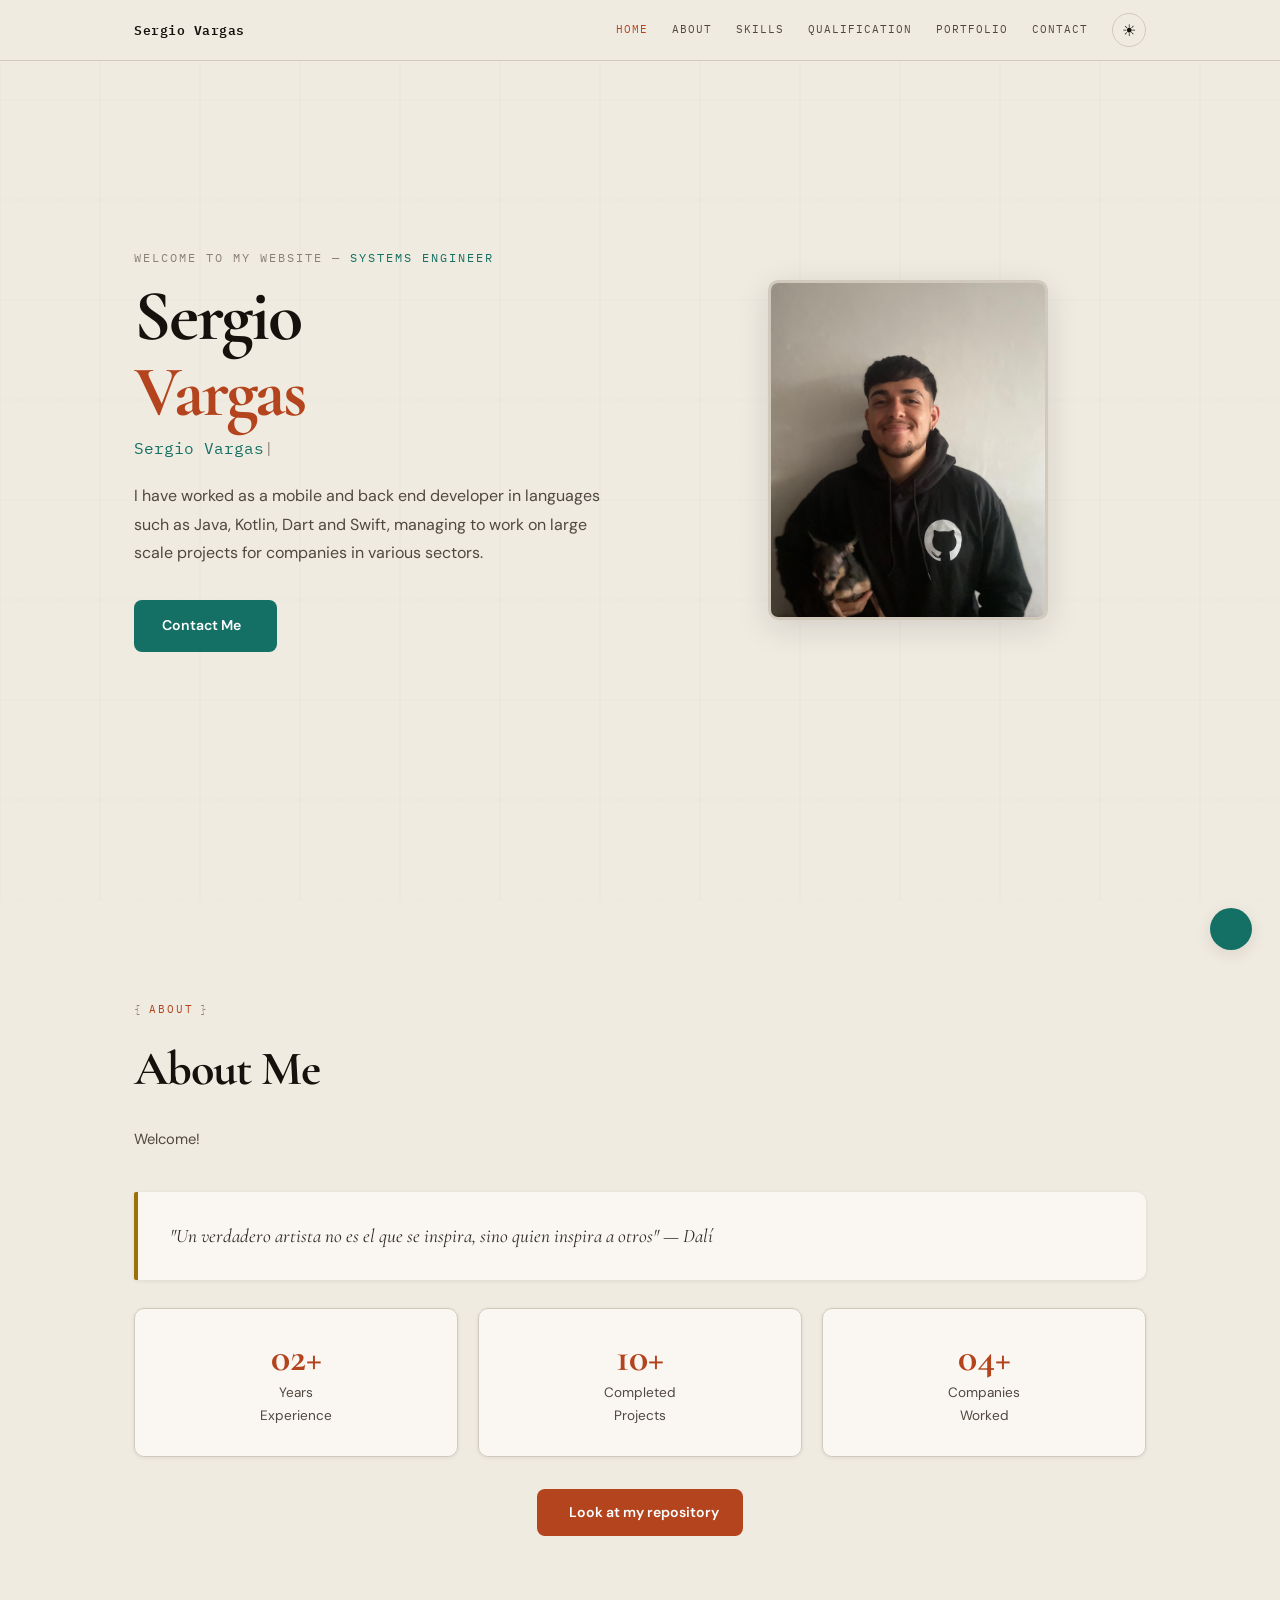
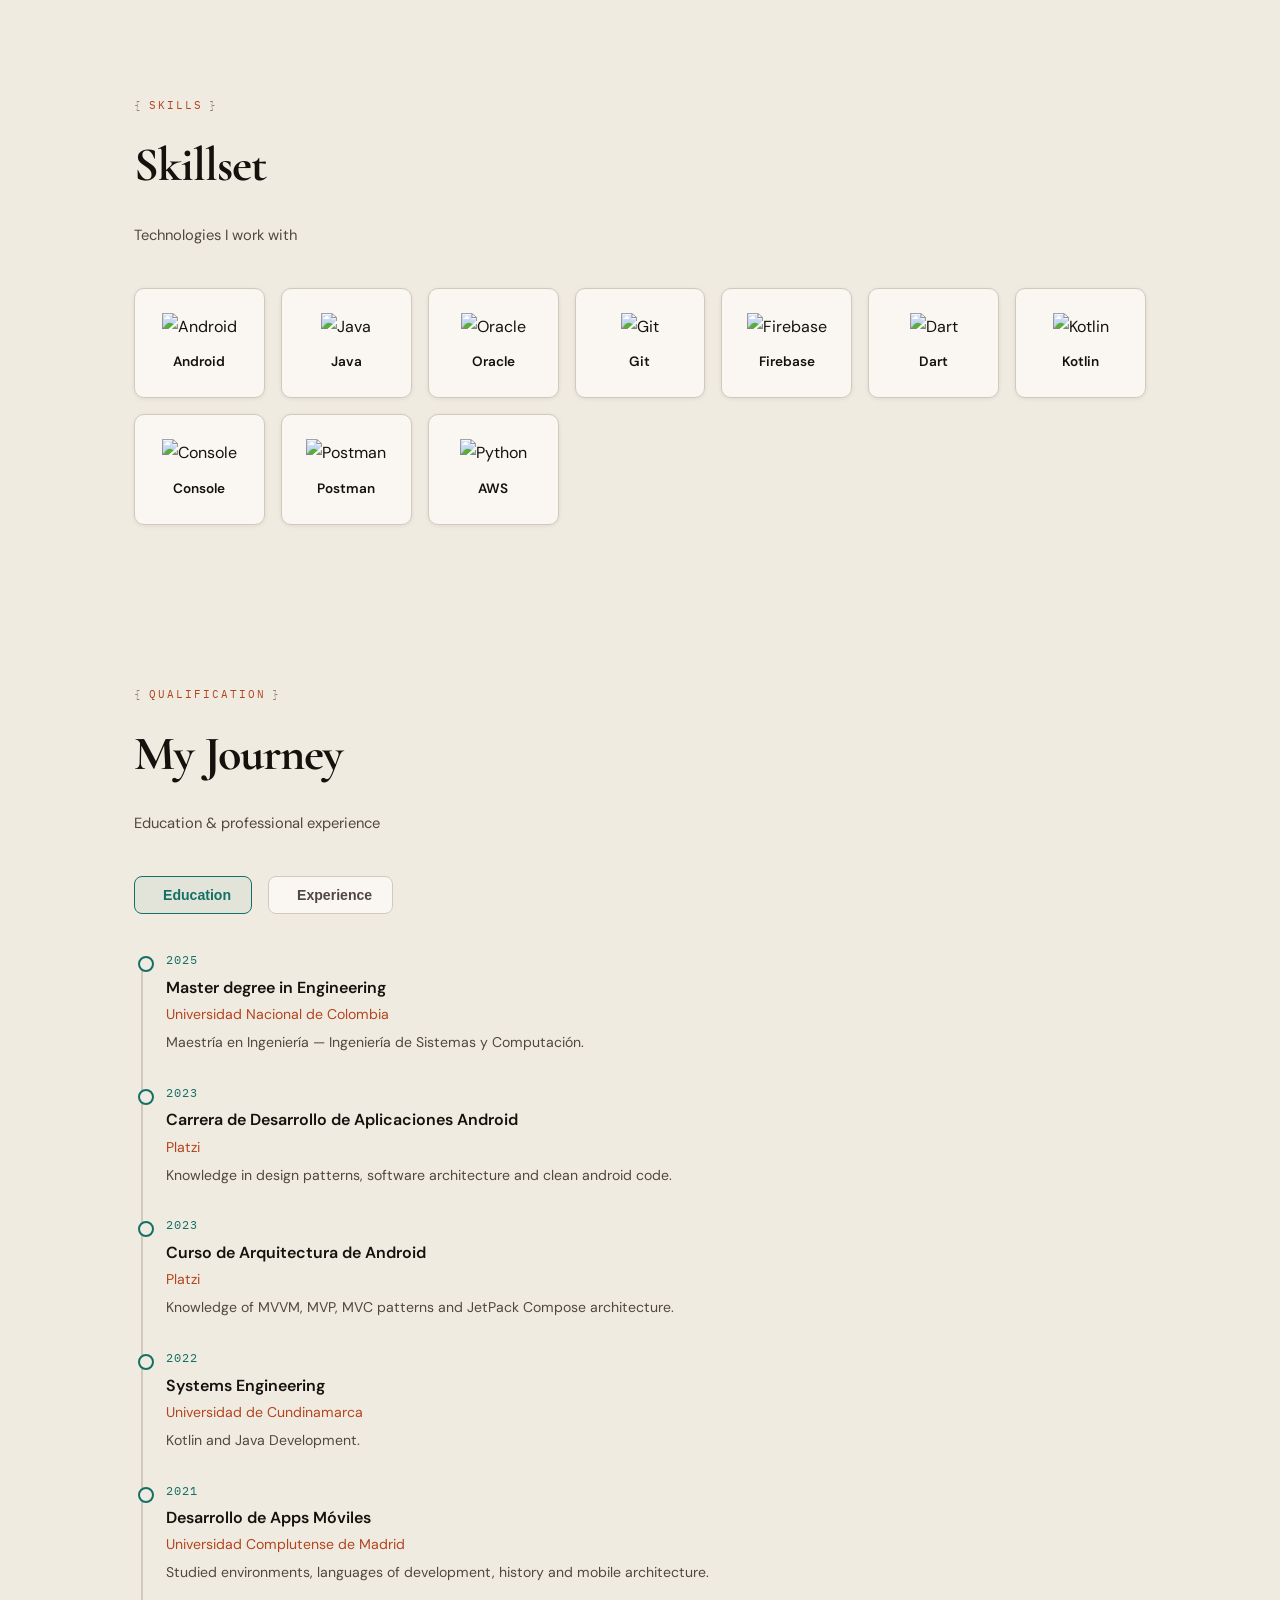
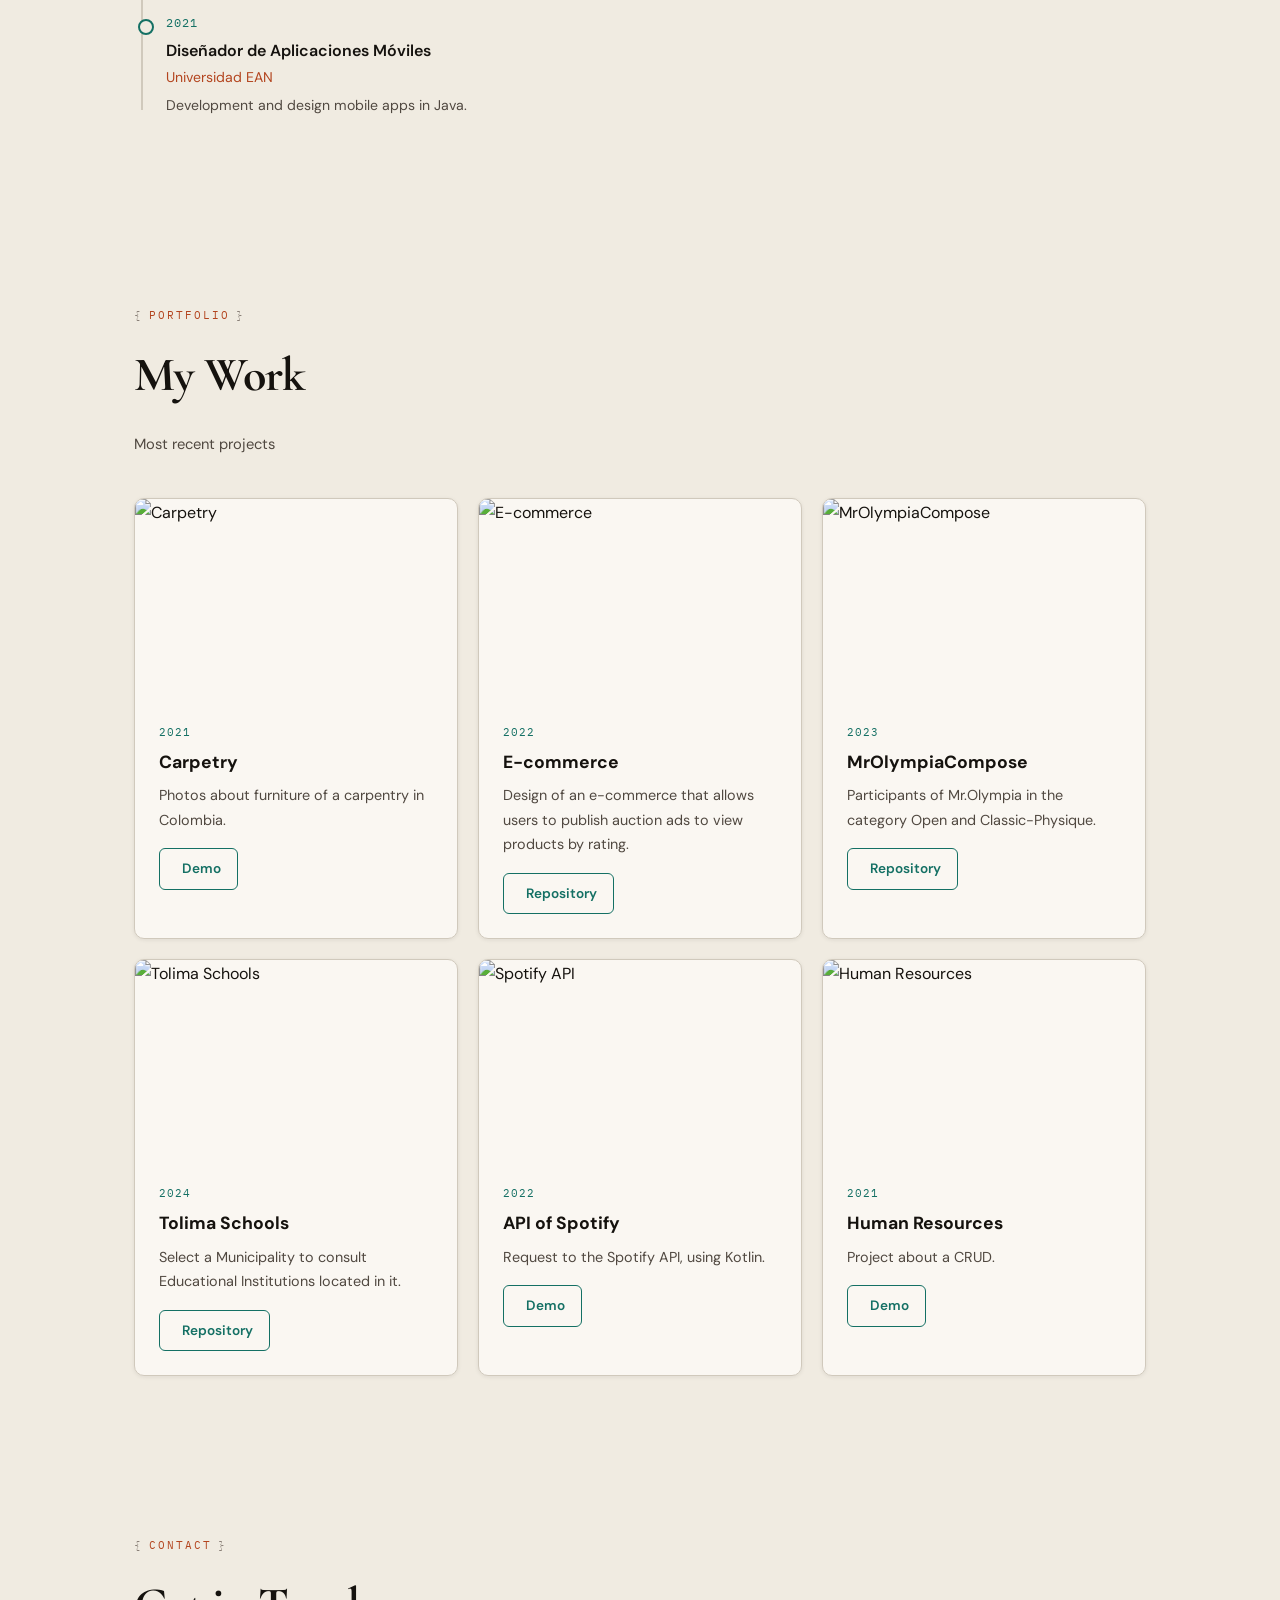
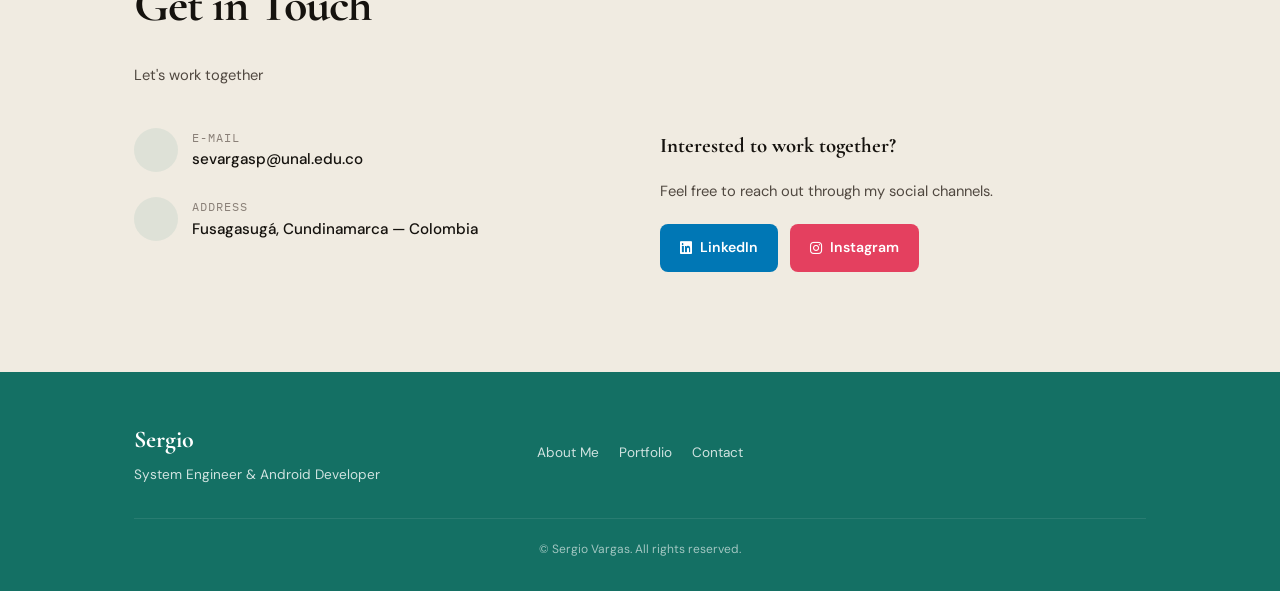
==== commit e5c9dbee: "update skill AWS" ====
--- a/index.html
+++ b/index.html
@@ -68,14 +68,14 @@
 .hero-social a{color:var(--ink-faint);font-size:1.2rem;transition:color .3s,transform .3s}
 .hero-social a:hover{color:var(--accent2);transform:translateX(4px)}
 .hero-left{position:relative}
-.hero-eyebrow{font-family:'IBM Plex Mono',monospace;font-size:.7rem;letter-spacing:2px;text-transform:uppercase;color:var(--ink-faint);margin-bottom:12px}
+.hero-eyebrow{font-family:'IBM Plex Mono',monospace;font-size:.72rem;letter-spacing:2px;text-transform:uppercase;color:var(--ink-faint);margin-bottom:12px}
 .hero-eyebrow span{color:var(--accent2)}
 .hero-name{font-family:'Cormorant Garamond',serif;font-size:clamp(2.8rem,6vw,4.5rem);font-weight:700;line-height:1.05;letter-spacing:-2px;margin-bottom:4px}
 .hero-name .accent{color:var(--accent)}
 .hero-roles{font-family:'IBM Plex Mono',monospace;font-size:1rem;color:var(--accent2);margin-bottom:20px;min-height:1.5em}
 .hero-roles .cursor{color:var(--ink-faint);animation:blink 1s step-end infinite}
 @keyframes blink{50%{opacity:0}}
-.hero-bio{color:var(--ink-lt);font-size:.95rem;line-height:1.8;max-width:520px;margin-bottom:32px}
+.hero-bio{color:var(--ink-lt);font-size:1rem;line-height:1.8;max-width:520px;margin-bottom:32px}
 .hero-cta{display:inline-flex;align-items:center;gap:8px;background:var(--accent2);color:#fff;padding:14px 28px;border-radius:8px;font-weight:600;font-size:.88rem;transition:all .3s;border:none;cursor:pointer}
 .hero-cta:hover{background:#15665b;color:#fff;transform:translateY(-2px);box-shadow:0 6px 20px rgba(20,112,100,.25)}
 .hero-right{display:flex;justify-content:center}
@@ -88,10 +88,10 @@
 .about-stat{background:var(--bg-card);border:1px solid var(--ink-ghost);border-radius:var(--radius);padding:28px;text-align:center;box-shadow:var(--shadow-sm);transition:all .3s}
 .about-stat:hover{transform:translateY(-3px);box-shadow:var(--shadow-md)}
 .about-stat-num{font-family:'Cormorant Garamond',serif;font-size:2.5rem;font-weight:700;color:var(--accent);line-height:1}
-.about-stat-label{font-size:.78rem;color:var(--ink-lt);margin-top:4px}
+.about-stat-label{font-size:.85rem;color:var(--ink-lt);margin-top:4px}
 .about-quote{background:var(--bg-card);border-left:4px solid var(--accent3);border-radius:2px var(--radius) var(--radius) 2px;padding:28px 32px;margin-bottom:28px;box-shadow:var(--shadow-sm)}
 .about-quote p{font-family:'Cormorant Garamond',serif;font-size:1.2rem;font-style:italic;color:var(--ink-md);line-height:1.7}
-.about-btn{display:inline-flex;align-items:center;gap:8px;background:var(--accent);color:#fff;padding:12px 24px;border-radius:8px;font-weight:600;font-size:.85rem;transition:all .3s}
+.about-btn{display:inline-flex;align-items:center;gap:8px;background:var(--accent);color:#fff;padding:12px 24px;border-radius:8px;font-weight:600;font-size:.88rem;transition:all .3s}
 .about-btn:hover{background:#8c3515;color:#fff;transform:translateY(-2px)}
 
 /* ═══════ SKILLS ═══════ */
@@ -100,7 +100,7 @@
 .skill-card:hover{transform:translateY(-4px);box-shadow:var(--shadow-md);border-color:var(--accent2)}
 .skill-card img{width:48px;height:48px;object-fit:contain;margin-bottom:10px;transition:transform .3s}
 .skill-card:hover img{transform:scale(1.15)}
-.skill-card h3{font-size:.8rem;font-weight:600;color:var(--ink)}
+.skill-card h3{font-size:.85rem;font-weight:600;color:var(--ink)}
 
 /* ═══════ QUALIFICATION ═══════ */
 .qual-tabs{display:flex;gap:16px;margin-bottom:36px}
@@ -113,10 +113,10 @@
 .tl-item{position:relative;margin-bottom:28px}
 .tl-item::before{content:'';position:absolute;left:-28px;top:6px;width:12px;height:12px;border-radius:50%;border:2.5px solid var(--accent2);background:var(--bg)}
 .tl-item:hover::before{background:var(--accent2)}
-.tl-year{font-family:'IBM Plex Mono',monospace;font-size:.68rem;color:var(--accent2);letter-spacing:1px;margin-bottom:4px}
+.tl-year{font-family:'IBM Plex Mono',monospace;font-size:.72rem;color:var(--accent2);letter-spacing:1px;margin-bottom:4px}
 .tl-title{font-weight:600;font-size:1rem;margin-bottom:2px}
-.tl-place{font-size:.85rem;color:var(--accent);margin-bottom:4px}
-.tl-desc{font-size:.82rem;color:var(--ink-lt);line-height:1.6}
+.tl-place{font-size:.88rem;color:var(--accent);margin-bottom:4px}
+.tl-desc{font-size:.88rem;color:var(--ink-lt);line-height:1.7}
 
 /* ═══════ PORTFOLIO ═══════ */
 .port-grid{display:grid;grid-template-columns:repeat(auto-fill,minmax(320px,1fr));gap:20px}
@@ -124,20 +124,20 @@
 .port-card:hover{transform:translateY(-4px);box-shadow:var(--shadow-md);border-color:var(--ink-faint)}
 .port-img{width:100%;height:200px;object-fit:cover;display:block}
 .port-body{padding:24px}
-.port-year{font-family:'IBM Plex Mono',monospace;font-size:.65rem;letter-spacing:1px;color:var(--accent2);margin-bottom:6px}
+.port-year{font-family:'IBM Plex Mono',monospace;font-size:.7rem;letter-spacing:1px;color:var(--accent2);margin-bottom:6px}
 .port-title{font-size:1.1rem;font-weight:700;margin-bottom:6px}
-.port-desc{font-size:.84rem;color:var(--ink-lt);line-height:1.6;margin-bottom:16px}
-.port-link{display:inline-flex;align-items:center;gap:6px;font-size:.82rem;font-weight:600;color:var(--accent2);padding:8px 16px;border:1.5px solid var(--accent2);border-radius:6px;transition:all .3s}
+.port-desc{font-size:.9rem;color:var(--ink-lt);line-height:1.7;margin-bottom:16px}
+.port-link{display:inline-flex;align-items:center;gap:6px;font-size:.85rem;font-weight:600;color:var(--accent2);padding:8px 16px;border:1.5px solid var(--accent2);border-radius:6px;transition:all .3s}
 .port-link:hover{background:var(--accent2);color:#fff}
 
 /* ═══════ CONTACT ═══════ */
 .contact-grid{display:grid;grid-template-columns:1fr 1fr;gap:40px;align-items:start}
 .contact-info-item{display:flex;align-items:flex-start;gap:14px;margin-bottom:24px}
 .contact-icon{width:44px;height:44px;border-radius:50%;background:rgba(20,112,100,.08);color:var(--accent2);display:flex;align-items:center;justify-content:center;font-size:1.1rem;flex-shrink:0}
-.contact-label{font-size:.7rem;font-family:'IBM Plex Mono',monospace;color:var(--ink-faint);text-transform:uppercase;letter-spacing:1px}
-.contact-val{font-weight:500;font-size:.92rem}
+.contact-label{font-size:.72rem;font-family:'IBM Plex Mono',monospace;color:var(--ink-faint);text-transform:uppercase;letter-spacing:1px}
+.contact-val{font-weight:500;font-size:.95rem}
 .social-row{display:flex;gap:12px;margin-top:8px}
-.social-link{display:flex;align-items:center;gap:8px;padding:12px 20px;border-radius:8px;font-weight:600;font-size:.85rem;color:#fff;transition:all .3s}
+.social-link{display:flex;align-items:center;gap:8px;padding:12px 20px;border-radius:8px;font-weight:600;font-size:.88rem;color:#fff;transition:all .3s}
 .social-link:hover{transform:translateY(-2px);box-shadow:var(--shadow-md);color:#fff}
 .social-link.li{background:#0077b5}.social-link.ig{background:#e4405f}
 
@@ -146,12 +146,12 @@
 [data-theme="dark"] .site-footer{background:#0d3d36}
 .footer-grid{display:grid;grid-template-columns:1fr auto 1fr;gap:32px;align-items:center}
 .footer-brand{font-family:'Cormorant Garamond',serif;font-size:1.5rem;font-weight:700}
-.footer-sub{font-size:.82rem;opacity:.8;margin-top:2px}
+.footer-sub{font-size:.85rem;opacity:.8;margin-top:2px}
 .footer-links{display:flex;gap:20px;justify-content:center}
-.footer-links a{color:rgba(255,255,255,.8);font-size:.82rem;transition:color .2s}.footer-links a:hover{color:#fff}
+.footer-links a{color:rgba(255,255,255,.8);font-size:.85rem;transition:color .2s}.footer-links a:hover{color:#fff}
 .footer-socials{display:flex;gap:16px;justify-content:flex-end}
 .footer-socials a{color:rgba(255,255,255,.7);font-size:1.2rem;transition:all .2s}.footer-socials a:hover{color:#fff;transform:translateY(-2px)}
-.footer-copy{text-align:center;margin-top:32px;padding-top:20px;border-top:1px solid rgba(255,255,255,.15);font-size:.72rem;opacity:.6}
+.footer-copy{text-align:center;margin-top:32px;padding-top:20px;border-top:1px solid rgba(255,255,255,.15);font-size:.75rem;opacity:.6}
 
 /* ═══════ SCROLL TOP ═══════ */
 .scroll-top{position:fixed;bottom:-50px;right:28px;z-index:90;width:42px;height:42px;border-radius:50%;background:var(--accent2);color:#fff;display:flex;align-items:center;justify-content:center;font-size:1.1rem;box-shadow:var(--shadow-md);transition:all .4s;cursor:pointer;border:none}
@@ -270,46 +270,16 @@
                 <p class="ssub">Technologies I work with</p>
             </div>
             <div class="skills-grid reveal">
-                <div class="skill-card">
-                    <img src="https://raw.githubusercontent.com/Enrique213-VP/personalPortfolio/main/assets/img/skills/androidStudio.png" alt="Android">
-                    <h3>Android</h3>
-                </div>
-                <div class="skill-card">
-                    <img src="https://raw.githubusercontent.com/Enrique213-VP/personalPortfolio/main/assets/img/skills/java.png" alt="Java">
-                    <h3>Java</h3>
-                </div>
-                <div class="skill-card">
-                    <img src="https://raw.githubusercontent.com/Enrique213-VP/personalPortfolio/main/assets/img/skills/oracle.png" alt="Oracle">
-                    <h3>Oracle</h3>
-                </div>
-                <div class="skill-card">
-                    <img src="https://res.cloudinary.com/bjha/image/upload/v1627831743/skillset%20logos/git-seeklogo.com_eqv1dl.svg" alt="Git">
-                    <h3>Git</h3>
-                </div>
-                <div class="skill-card">
-                    <img src="https://raw.githubusercontent.com/Enrique213-VP/personalPortfolio/main/assets/img/skills/firebase_l.png" alt="Firebase">
-                    <h3>Firebase</h3>
-                </div>
-                <div class="skill-card">
-                    <img src="https://raw.githubusercontent.com/Enrique213-VP/personalPortfolio/main/assets/img/skills/Dart_logo.png" alt="Dart">
-                    <h3>Dart</h3>
-                </div>
-                <div class="skill-card">
-                    <img src="https://raw.githubusercontent.com/Enrique213-VP/personalPortfolio/main/assets/img/skills/Kotlin_Icon.svg.png" alt="Kotlin">
-                    <h3>Kotlin</h3>
-                </div>
-                <div class="skill-card">
-                    <img src="https://raw.githubusercontent.com/Enrique213-VP/personalPortfolio/main/assets/img/skills/console.png" alt="Console">
-                    <h3>Console</h3>
-                </div>
-                <div class="skill-card">
-                    <img src="https://raw.githubusercontent.com/Enrique213-VP/personalPortfolio/bf22d3489d7fdeb3b2aeb2d9f28f5b69d6cde813/assets/img/skills/postman.svg" alt="Postman">
-                    <h3>Postman</h3>
-                </div>
-                <div class="skill-card">
-                    <img src="https://upload.wikimedia.org/wikipedia/commons/thumb/c/c3/Python-logo-notext.svg/219px-Python-logo-notext.svg.png" alt="Python">
-                    <h3>Python</h3>
-                </div>
+                <div class="skill-card"><img src="https://raw.githubusercontent.com/Enrique213-VP/personalPortfolio/main/assets/img/skills/androidStudio.png" alt="Android"><h3>Android</h3></div>
+                <div class="skill-card"><img src="https://raw.githubusercontent.com/Enrique213-VP/personalPortfolio/main/assets/img/skills/java.png" alt="Java"><h3>Java</h3></div>
+                <div class="skill-card"><img src="https://raw.githubusercontent.com/Enrique213-VP/personalPortfolio/main/assets/img/skills/oracle.png" alt="Oracle"><h3>Oracle</h3></div>
+                <div class="skill-card"><img src="https://res.cloudinary.com/bjha/image/upload/v1627831743/skillset%20logos/git-seeklogo.com_eqv1dl.svg" alt="Git"><h3>Git</h3></div>
+                <div class="skill-card"><img src="https://raw.githubusercontent.com/Enrique213-VP/personalPortfolio/main/assets/img/skills/firebase_l.png" alt="Firebase"><h3>Firebase</h3></div>
+                <div class="skill-card"><img src="https://raw.githubusercontent.com/Enrique213-VP/personalPortfolio/main/assets/img/skills/Dart_logo.png" alt="Dart"><h3>Dart</h3></div>
+                <div class="skill-card"><img src="https://raw.githubusercontent.com/Enrique213-VP/personalPortfolio/main/assets/img/skills/Kotlin_Icon.svg.png" alt="Kotlin"><h3>Kotlin</h3></div>
+                <div class="skill-card"><img src="https://raw.githubusercontent.com/Enrique213-VP/personalPortfolio/main/assets/img/skills/console.png" alt="Console"><h3>Console</h3></div>
+                <div class="skill-card"><img src="https://raw.githubusercontent.com/Enrique213-VP/personalPortfolio/bf22d3489d7fdeb3b2aeb2d9f28f5b69d6cde813/assets/img/skills/postman.svg" alt="Postman"><h3>Postman</h3></div>
+                <div class="skill-card"><img src="https://yt3.googleusercontent.com/8U17q_n7thUYqkFwkBZ4UWgzmGPcVOSxPnb1poAkjNbj0S_WE8zvIxFsn9ZJZwxxq3WZEVHjqSA=s900-c-k-c0x00ffffff-no-rj" alt="Python"><h3>AWS</h3></div>
             </div>
         </div>
     </section>
@@ -322,93 +292,28 @@
                 <h2 class="stitle">My Journey</h2>
                 <p class="ssub">Education & professional experience</p>
             </div>
-
             <div class="qual-tabs reveal">
                 <button class="qual-tab active" data-tab="education"><i class="uil uil-graduation-cap"></i> Education</button>
                 <button class="qual-tab" data-tab="experience"><i class="uil uil-briefcase-alt"></i> Experience</button>
             </div>
-
-            <!-- Education -->
             <div class="qual-panel active reveal" id="panel-education">
                 <div class="tl-items">
-                    <div class="tl-item">
-                        <div class="tl-year">2025</div>
-                        <div class="tl-title">Master degree in Engineering</div>
-                        <div class="tl-place">Universidad Nacional de Colombia</div>
-                        <div class="tl-desc">Maestría en Ingeniería — Ingeniería de Sistemas y Computación.</div>
-                    </div>
-                    <div class="tl-item">
-                        <div class="tl-year">2023</div>
-                        <div class="tl-title">Carrera de Desarrollo de Aplicaciones Android</div>
-                        <div class="tl-place">Platzi</div>
-                        <div class="tl-desc">Knowledge in design patterns, software architecture and clean android code.</div>
-                    </div>
-                    <div class="tl-item">
-                        <div class="tl-year">2023</div>
-                        <div class="tl-title">Curso de Arquitectura de Android</div>
-                        <div class="tl-place">Platzi</div>
-                        <div class="tl-desc">Knowledge of MVVM, MVP, MVC patterns and JetPack Compose architecture.</div>
-                    </div>
-                    <div class="tl-item">
-                        <div class="tl-year">2022</div>
-                        <div class="tl-title">Systems Engineering</div>
-                        <div class="tl-place">Universidad de Cundinamarca</div>
-                        <div class="tl-desc">Kotlin and Java Development.</div>
-                    </div>
-                    <div class="tl-item">
-                        <div class="tl-year">2021</div>
-                        <div class="tl-title">Desarrollo de Apps Móviles</div>
-                        <div class="tl-place">Universidad Complutense de Madrid</div>
-                        <div class="tl-desc">Studied environments, languages of development, history and mobile architecture.</div>
-                    </div>
-                    <div class="tl-item">
-                        <div class="tl-year">2021</div>
-                        <div class="tl-title">Diseñador de Aplicaciones Móviles</div>
-                        <div class="tl-place">Universidad EAN</div>
-                        <div class="tl-desc">Development and design mobile apps in Java.</div>
-                    </div>
-                </div>
-            </div>
-
-            <!-- Experience -->
+                    <div class="tl-item"><div class="tl-year">2025</div><div class="tl-title">Master degree in Engineering</div><div class="tl-place">Universidad Nacional de Colombia</div><div class="tl-desc">Maestría en Ingeniería — Ingeniería de Sistemas y Computación.</div></div>
+                    <div class="tl-item"><div class="tl-year">2023</div><div class="tl-title">Carrera de Desarrollo de Aplicaciones Android</div><div class="tl-place">Platzi</div><div class="tl-desc">Knowledge in design patterns, software architecture and clean android code.</div></div>
+                    <div class="tl-item"><div class="tl-year">2023</div><div class="tl-title">Curso de Arquitectura de Android</div><div class="tl-place">Platzi</div><div class="tl-desc">Knowledge of MVVM, MVP, MVC patterns and JetPack Compose architecture.</div></div>
+                    <div class="tl-item"><div class="tl-year">2022</div><div class="tl-title">Systems Engineering</div><div class="tl-place">Universidad de Cundinamarca</div><div class="tl-desc">Kotlin and Java Development.</div></div>
+                    <div class="tl-item"><div class="tl-year">2021</div><div class="tl-title">Desarrollo de Apps Móviles</div><div class="tl-place">Universidad Complutense de Madrid</div><div class="tl-desc">Studied environments, languages of development, history and mobile architecture.</div></div>
+                    <div class="tl-item"><div class="tl-year">2021</div><div class="tl-title">Diseñador de Aplicaciones Móviles</div><div class="tl-place">Universidad EAN</div><div class="tl-desc">Development and design mobile apps in Java.</div></div>
+                </div>
+            </div>
             <div class="qual-panel" id="panel-experience">
                 <div class="tl-items">
-                    <div class="tl-item">
-                        <div class="tl-year">2024</div>
-                        <div class="tl-title">Desarrollador Móvil</div>
-                        <div class="tl-place">Payments Way S.A.S</div>
-                        <div class="tl-desc">Development and support of digital wallet for Coopcentral bank.</div>
-                    </div>
-                    <div class="tl-item">
-                        <div class="tl-year">2024</div>
-                        <div class="tl-title">Desarrollador de Aplicaciones Móviles</div>
-                        <div class="tl-place">Sunco Energy S.A.S</div>
-                        <div class="tl-desc">Development of a mobile application for energy reading and billing through solar panels.</div>
-                    </div>
-                    <div class="tl-item">
-                        <div class="tl-year">2023</div>
-                        <div class="tl-title">Backend Developer</div>
-                        <div class="tl-place">Universidad de Cundinamarca</div>
-                        <div class="tl-desc">Implementation and development of modules in large scale Java projects.</div>
-                    </div>
-                    <div class="tl-item">
-                        <div class="tl-year">2023</div>
-                        <div class="tl-title">Contractor for Mobile Developer</div>
-                        <div class="tl-place">Decimetrix S.A.S</div>
-                        <div class="tl-desc">Mobile software development for oil and gas sector.</div>
-                    </div>
-                    <div class="tl-item">
-                        <div class="tl-year">2022</div>
-                        <div class="tl-title">University Practices</div>
-                        <div class="tl-place">Emserfusa E.S.P</div>
-                        <div class="tl-desc">Development in PHP and SQL for create modules, administration of networking and Help Desk.</div>
-                    </div>
-                    <div class="tl-item">
-                        <div class="tl-year">2021</div>
-                        <div class="tl-title">Freelance</div>
-                        <div class="tl-place">Android Developer</div>
-                        <div class="tl-desc">Projects with Kotlin.</div>
-                    </div>
+                    <div class="tl-item"><div class="tl-year">2024</div><div class="tl-title">Desarrollador Móvil</div><div class="tl-place">Payments Way S.A.S</div><div class="tl-desc">Development and support of digital wallet for Coopcentral bank.</div></div>
+                    <div class="tl-item"><div class="tl-year">2024</div><div class="tl-title">Desarrollador de Aplicaciones Móviles</div><div class="tl-place">Sunco Energy S.A.S</div><div class="tl-desc">Development of a mobile application for energy reading and billing through solar panels.</div></div>
+                    <div class="tl-item"><div class="tl-year">2023</div><div class="tl-title">Backend Developer</div><div class="tl-place">Universidad de Cundinamarca</div><div class="tl-desc">Implementation and development of modules in large scale Java projects.</div></div>
+                    <div class="tl-item"><div class="tl-year">2023</div><div class="tl-title">Contractor for Mobile Developer</div><div class="tl-place">Decimetrix S.A.S</div><div class="tl-desc">Mobile software development for oil and gas sector.</div></div>
+                    <div class="tl-item"><div class="tl-year">2022</div><div class="tl-title">University Practices</div><div class="tl-place">Emserfusa E.S.P</div><div class="tl-desc">Development in PHP and SQL for create modules, administration of networking and Help Desk.</div></div>
+                    <div class="tl-item"><div class="tl-year">2021</div><div class="tl-title">Freelance</div><div class="tl-place">Android Developer</div><div class="tl-desc">Projects with Kotlin.</div></div>
                 </div>
             </div>
         </div>
@@ -423,60 +328,12 @@
                 <p class="ssub">Most recent projects</p>
             </div>
             <div class="port-grid reveal">
-                <div class="port-card">
-                    <img class="port-img" src="https://raw.githubusercontent.com/Enrique213-VP/Carpetry/master/Assets/preview.jpeg" alt="Carpetry">
-                    <div class="port-body">
-                        <div class="port-year">2021</div>
-                        <div class="port-title">Carpetry</div>
-                        <div class="port-desc">Photos about furniture of a carpentry in Colombia.</div>
-                        <a href="https://www.youtube.com/shorts/LiqhpCV6toA" target="_blank" class="port-link"><i class="uil uil-play"></i> Demo</a>
-                    </div>
-                </div>
-                <div class="port-card">
-                    <img class="port-img" src="https://raw.githubusercontent.com/Enrique213-VP/Store/main/assets/storeImage.jpeg?raw=true" alt="E-commerce">
-                    <div class="port-body">
-                        <div class="port-year">2022</div>
-                        <div class="port-title">E-commerce</div>
-                        <div class="port-desc">Design of an e-commerce that allows users to publish auction ads to view products by rating.</div>
-                        <a href="https://github.com/Enrique213-VP/Store" target="_blank" class="port-link"><i class="uil uil-github-alt"></i> Repository</a>
-                    </div>
-                </div>
-                <div class="port-card">
-                    <img class="port-img" src="https://raw.githubusercontent.com/Enrique213-VP/MrOlympiaCompose/main/Assets/gifolympia.gif" alt="MrOlympiaCompose">
-                    <div class="port-body">
-                        <div class="port-year">2023</div>
-                        <div class="port-title">MrOlympiaCompose</div>
-                        <div class="port-desc">Participants of Mr.Olympia in the category Open and Classic-Physique.</div>
-                        <a href="https://github.com/Enrique213-VP/MrOlympiaCompose" target="_blank" class="port-link"><i class="uil uil-github-alt"></i> Repository</a>
-                    </div>
-                </div>
-                <div class="port-card">
-                    <img class="port-img" src="https://raw.githubusercontent.com/Enrique213-VP/Schools/main/assets/cvdds.jpeg" alt="Tolima Schools">
-                    <div class="port-body">
-                        <div class="port-year">2024</div>
-                        <div class="port-title">Tolima Schools</div>
-                        <div class="port-desc">Select a Municipality to consult Educational Institutions located in it.</div>
-                        <a href="https://github.com/Enrique213-VP/Schools" target="_blank" class="port-link"><i class="uil uil-github-alt"></i> Repository</a>
-                    </div>
-                </div>
-                <div class="port-card">
-                    <img class="port-img" src="https://user-images.githubusercontent.com/70002378/172710987-161e8ebd-5dc6-4379-b8a9-9d3a092ab459.png" alt="Spotify API">
-                    <div class="port-body">
-                        <div class="port-year">2022</div>
-                        <div class="port-title">API of Spotify</div>
-                        <div class="port-desc">Request to the Spotify API, using Kotlin.</div>
-                        <a href="https://www.youtube.com/watch?v=eOTJfpfiUpc" target="_blank" class="port-link"><i class="uil uil-play"></i> Demo</a>
-                    </div>
-                </div>
-                <div class="port-card">
-                    <img class="port-img" src="https://raw.githubusercontent.com/Enrique213-VP/personalPortfolio/main/assets/img/skills/web.png" alt="Human Resources">
-                    <div class="port-body">
-                        <div class="port-year">2021</div>
-                        <div class="port-title">Human Resources</div>
-                        <div class="port-desc">Project about a CRUD.</div>
-                        <a href="https://stupefied-dijkstra-baf680.netlify.app" target="_blank" class="port-link"><i class="uil uil-play"></i> Demo</a>
-                    </div>
-                </div>
+                <div class="port-card"><img class="port-img" src="https://raw.githubusercontent.com/Enrique213-VP/Carpetry/master/Assets/preview.jpeg" alt="Carpetry"><div class="port-body"><div class="port-year">2021</div><div class="port-title">Carpetry</div><div class="port-desc">Photos about furniture of a carpentry in Colombia.</div><a href="https://www.youtube.com/shorts/LiqhpCV6toA" target="_blank" class="port-link"><i class="uil uil-play"></i> Demo</a></div></div>
+                <div class="port-card"><img class="port-img" src="https://raw.githubusercontent.com/Enrique213-VP/Store/main/assets/storeImage.jpeg?raw=true" alt="E-commerce"><div class="port-body"><div class="port-year">2022</div><div class="port-title">E-commerce</div><div class="port-desc">Design of an e-commerce that allows users to publish auction ads to view products by rating.</div><a href="https://github.com/Enrique213-VP/Store" target="_blank" class="port-link"><i class="uil uil-github-alt"></i> Repository</a></div></div>
+                <div class="port-card"><img class="port-img" src="https://raw.githubusercontent.com/Enrique213-VP/MrOlympiaCompose/main/Assets/gifolympia.gif" alt="MrOlympiaCompose"><div class="port-body"><div class="port-year">2023</div><div class="port-title">MrOlympiaCompose</div><div class="port-desc">Participants of Mr.Olympia in the category Open and Classic-Physique.</div><a href="https://github.com/Enrique213-VP/MrOlympiaCompose" target="_blank" class="port-link"><i class="uil uil-github-alt"></i> Repository</a></div></div>
+                <div class="port-card"><img class="port-img" src="https://raw.githubusercontent.com/Enrique213-VP/Schools/main/assets/cvdds.jpeg" alt="Tolima Schools"><div class="port-body"><div class="port-year">2024</div><div class="port-title">Tolima Schools</div><div class="port-desc">Select a Municipality to consult Educational Institutions located in it.</div><a href="https://github.com/Enrique213-VP/Schools" target="_blank" class="port-link"><i class="uil uil-github-alt"></i> Repository</a></div></div>
+                <div class="port-card"><img class="port-img" src="https://user-images.githubusercontent.com/70002378/172710987-161e8ebd-5dc6-4379-b8a9-9d3a092ab459.png" alt="Spotify API"><div class="port-body"><div class="port-year">2022</div><div class="port-title">API of Spotify</div><div class="port-desc">Request to the Spotify API, using Kotlin.</div><a href="https://www.youtube.com/watch?v=eOTJfpfiUpc" target="_blank" class="port-link"><i class="uil uil-play"></i> Demo</a></div></div>
+                <div class="port-card"><img class="port-img" src="https://raw.githubusercontent.com/Enrique213-VP/personalPortfolio/main/assets/img/skills/web.png" alt="Human Resources"><div class="port-body"><div class="port-year">2021</div><div class="port-title">Human Resources</div><div class="port-desc">Project about a CRUD.</div><a href="https://stupefied-dijkstra-baf680.netlify.app" target="_blank" class="port-link"><i class="uil uil-play"></i> Demo</a></div></div>
             </div>
         </div>
     </section>
@@ -491,24 +348,12 @@
             </div>
             <div class="contact-grid reveal">
                 <div>
-                    <div class="contact-info-item">
-                        <div class="contact-icon"><i class="uil uil-envelope"></i></div>
-                        <div>
-                            <div class="contact-label">E-mail</div>
-                            <div class="contact-val">sevargasp@unal.edu.co</div>
-                        </div>
-                    </div>
-                    <div class="contact-info-item">
-                        <div class="contact-icon"><i class="uil uil-location-pin-alt"></i></div>
-                        <div>
-                            <div class="contact-label">Address</div>
-                            <div class="contact-val">Fusagasugá, Cundinamarca — Colombia</div>
-                        </div>
-                    </div>
+                    <div class="contact-info-item"><div class="contact-icon"><i class="uil uil-envelope"></i></div><div><div class="contact-label">E-mail</div><div class="contact-val">sevargasp@unal.edu.co</div></div></div>
+                    <div class="contact-info-item"><div class="contact-icon"><i class="uil uil-location-pin-alt"></i></div><div><div class="contact-label">Address</div><div class="contact-val">Fusagasugá, Cundinamarca — Colombia</div></div></div>
                 </div>
                 <div>
                     <h3 style="font-family:'Cormorant Garamond',serif;font-size:1.3rem;margin-bottom:16px">Interested to work together?</h3>
-                    <p style="color:var(--ink-lt);font-size:.9rem;margin-bottom:20px">Feel free to reach out through my social channels.</p>
+                    <p style="color:var(--ink-lt);font-size:.92rem;margin-bottom:20px">Feel free to reach out through my social channels.</p>
                     <div class="social-row">
                         <a href="https://www.linkedin.com/in/svap/" target="_blank" class="social-link li"><i class="fab fa-linkedin"></i> LinkedIn</a>
                         <a href="https://www.instagram.com/sergio_hidden/" target="_blank" class="social-link ig"><i class="fab fa-instagram"></i> Instagram</a>
@@ -522,15 +367,8 @@
     <footer class="site-footer">
         <div class="container">
             <div class="footer-grid">
-                <div>
-                    <div class="footer-brand">Sergio</div>
-                    <div class="footer-sub">System Engineer & Android Developer</div>
-                </div>
-                <div class="footer-links">
-                    <a href="#about">About Me</a>
-                    <a href="#portfolio">Portfolio</a>
-                    <a href="#contact">Contact</a>
-                </div>
+                <div><div class="footer-brand">Sergio</div><div class="footer-sub">System Engineer & Android Developer</div></div>
+                <div class="footer-links"><a href="#about">About Me</a><a href="#portfolio">Portfolio</a><a href="#contact">Contact</a></div>
                 <div class="footer-socials">
                     <a href="https://www.linkedin.com/in/svap/" target="_blank"><i class="uil uil-linkedin-alt"></i></a>
                     <a href="https://www.instagram.com/sergio_hidden/" target="_blank"><i class="uil uil-instagram"></i></a>
@@ -541,11 +379,9 @@
         </div>
     </footer>
 
-    <!-- SCROLL TOP -->
     <button class="scroll-top" id="scrollTop"><i class="uil uil-arrow-up"></i></button>
 
     <script>
-    /* ═══ GRAPH PAPER ═══ */
     function isDark(){return document.documentElement.getAttribute('data-theme')==='dark'}
     function drawGraph(){
         const c=document.getElementById('graphCanvas');if(!c)return;
@@ -559,8 +395,6 @@
         for(let i=0;i<=w;i+=100){x.moveTo(i,0);x.lineTo(i,h)}
         for(let i=0;i<=h;i+=100){x.moveTo(0,i);x.lineTo(w,i)}x.stroke();
     }
-
-    /* ═══ THEME ═══ */
     function initTheme(){
         if(localStorage.getItem('sv-theme')==='dark')document.documentElement.setAttribute('data-theme','dark');
         document.getElementById('themeToggle').addEventListener('click',()=>{
@@ -569,8 +403,6 @@
             localStorage.setItem('sv-theme',dk?'light':'dark');drawGraph();
         });
     }
-
-    /* ═══ TYPEWRITER ═══ */
     function typewriter(){
         const el=document.getElementById('typewriter');if(!el)return;
         const words=['Sergio Vargas','Mobile Developer','System Engineer','Backend Developer'];
@@ -584,8 +416,6 @@
         }
         tick();
     }
-
-    /* ═══ TABS ═══ */
     function initTabs(){
         document.querySelectorAll('.qual-tab').forEach(t=>{
             t.addEventListener('click',()=>{
@@ -596,13 +426,10 @@
             });
         });
     }
-
-    /* ═══ SCROLL ═══ */
     function initScroll(){
         const btn=document.getElementById('scrollTop');
         window.addEventListener('scroll',()=>{btn.classList.toggle('show',scrollY>500)});
         btn.addEventListener('click',()=>window.scrollTo({top:0,behavior:'smooth'}));
-        // Active nav
         const sections=document.querySelectorAll('section[id]');
         window.addEventListener('scroll',()=>{
             const sy=scrollY+100;
@@ -613,14 +440,10 @@
             });
         });
     }
-
-    /* ═══ REVEAL ═══ */
     function initReveal(){
         const obs=new IntersectionObserver(entries=>{entries.forEach(e=>{if(e.isIntersecting)e.target.classList.add('visible')})},{threshold:.1});
         document.querySelectorAll('.reveal').forEach(el=>obs.observe(el));
     }
-
-    /* ═══ INIT ═══ */
     document.addEventListener('DOMContentLoaded',()=>{
         initTheme();drawGraph();typewriter();initTabs();initScroll();initReveal();
         window.addEventListener('resize',drawGraph);
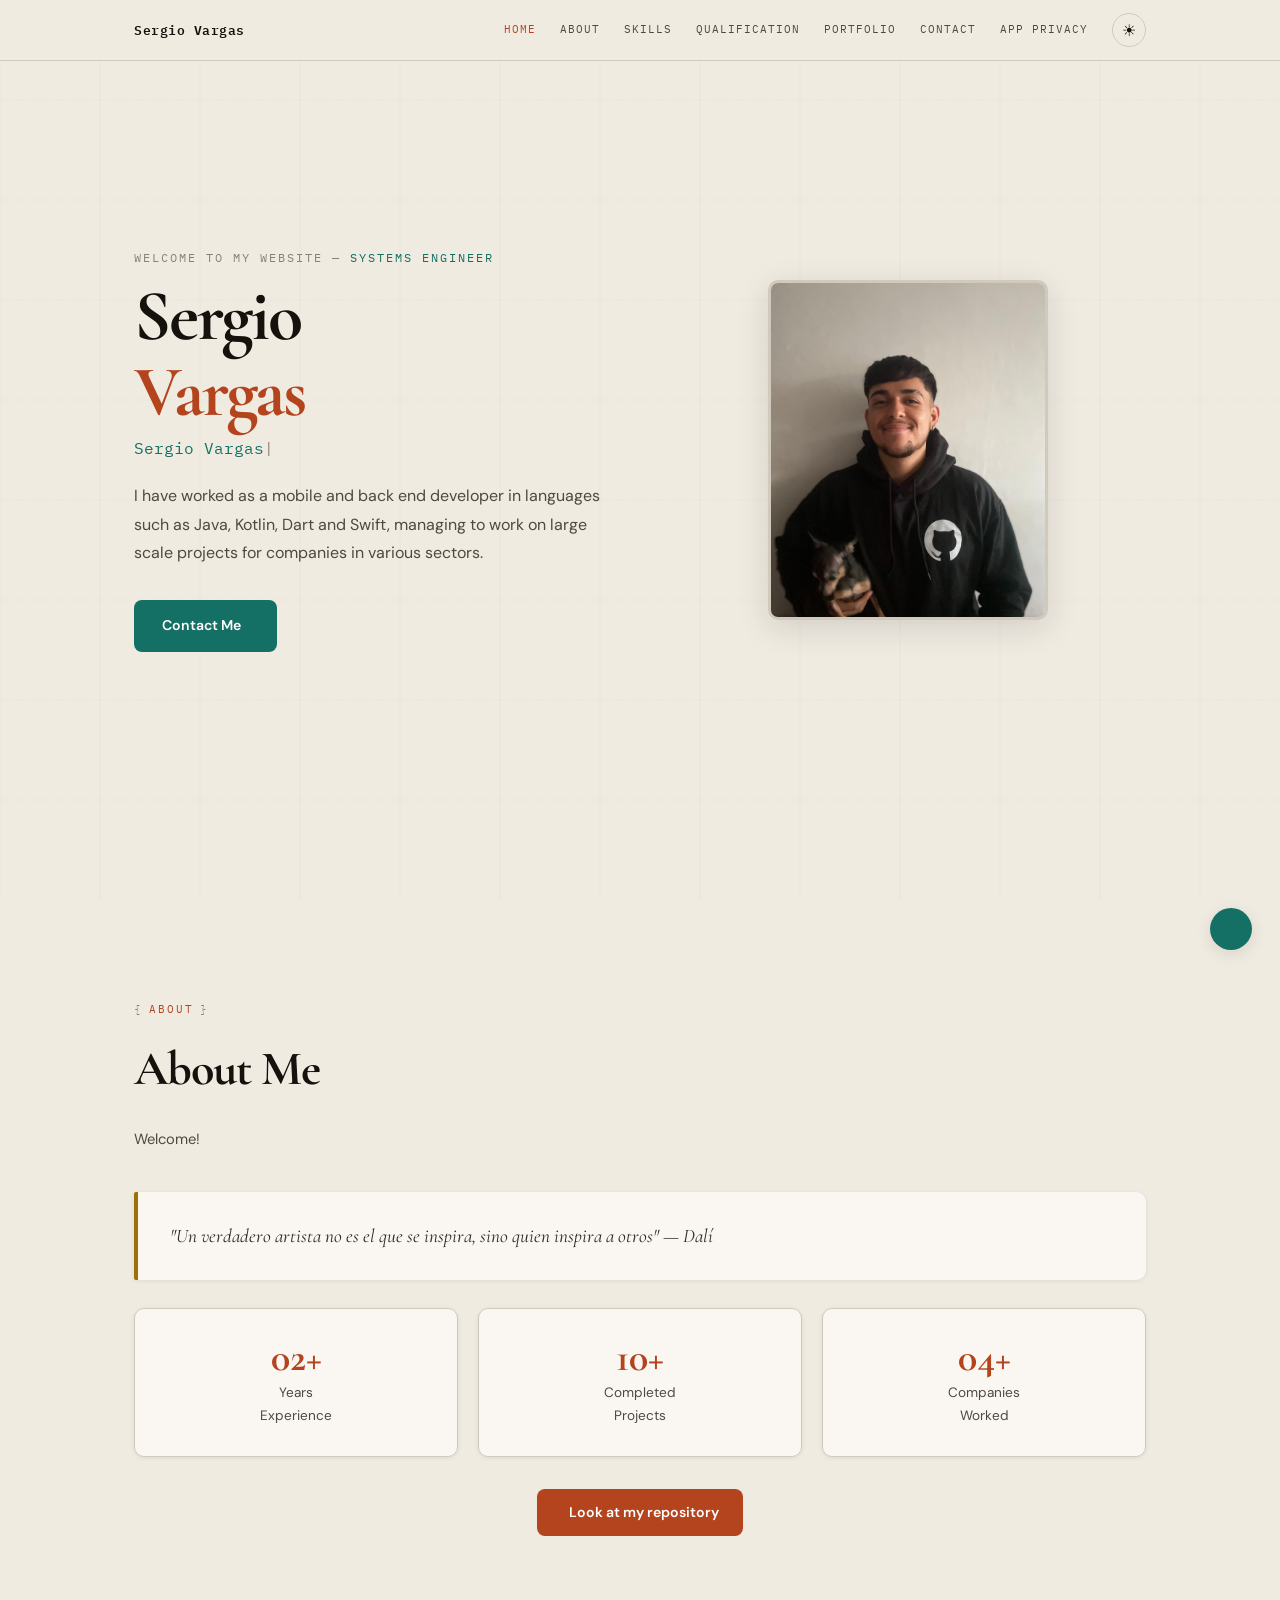
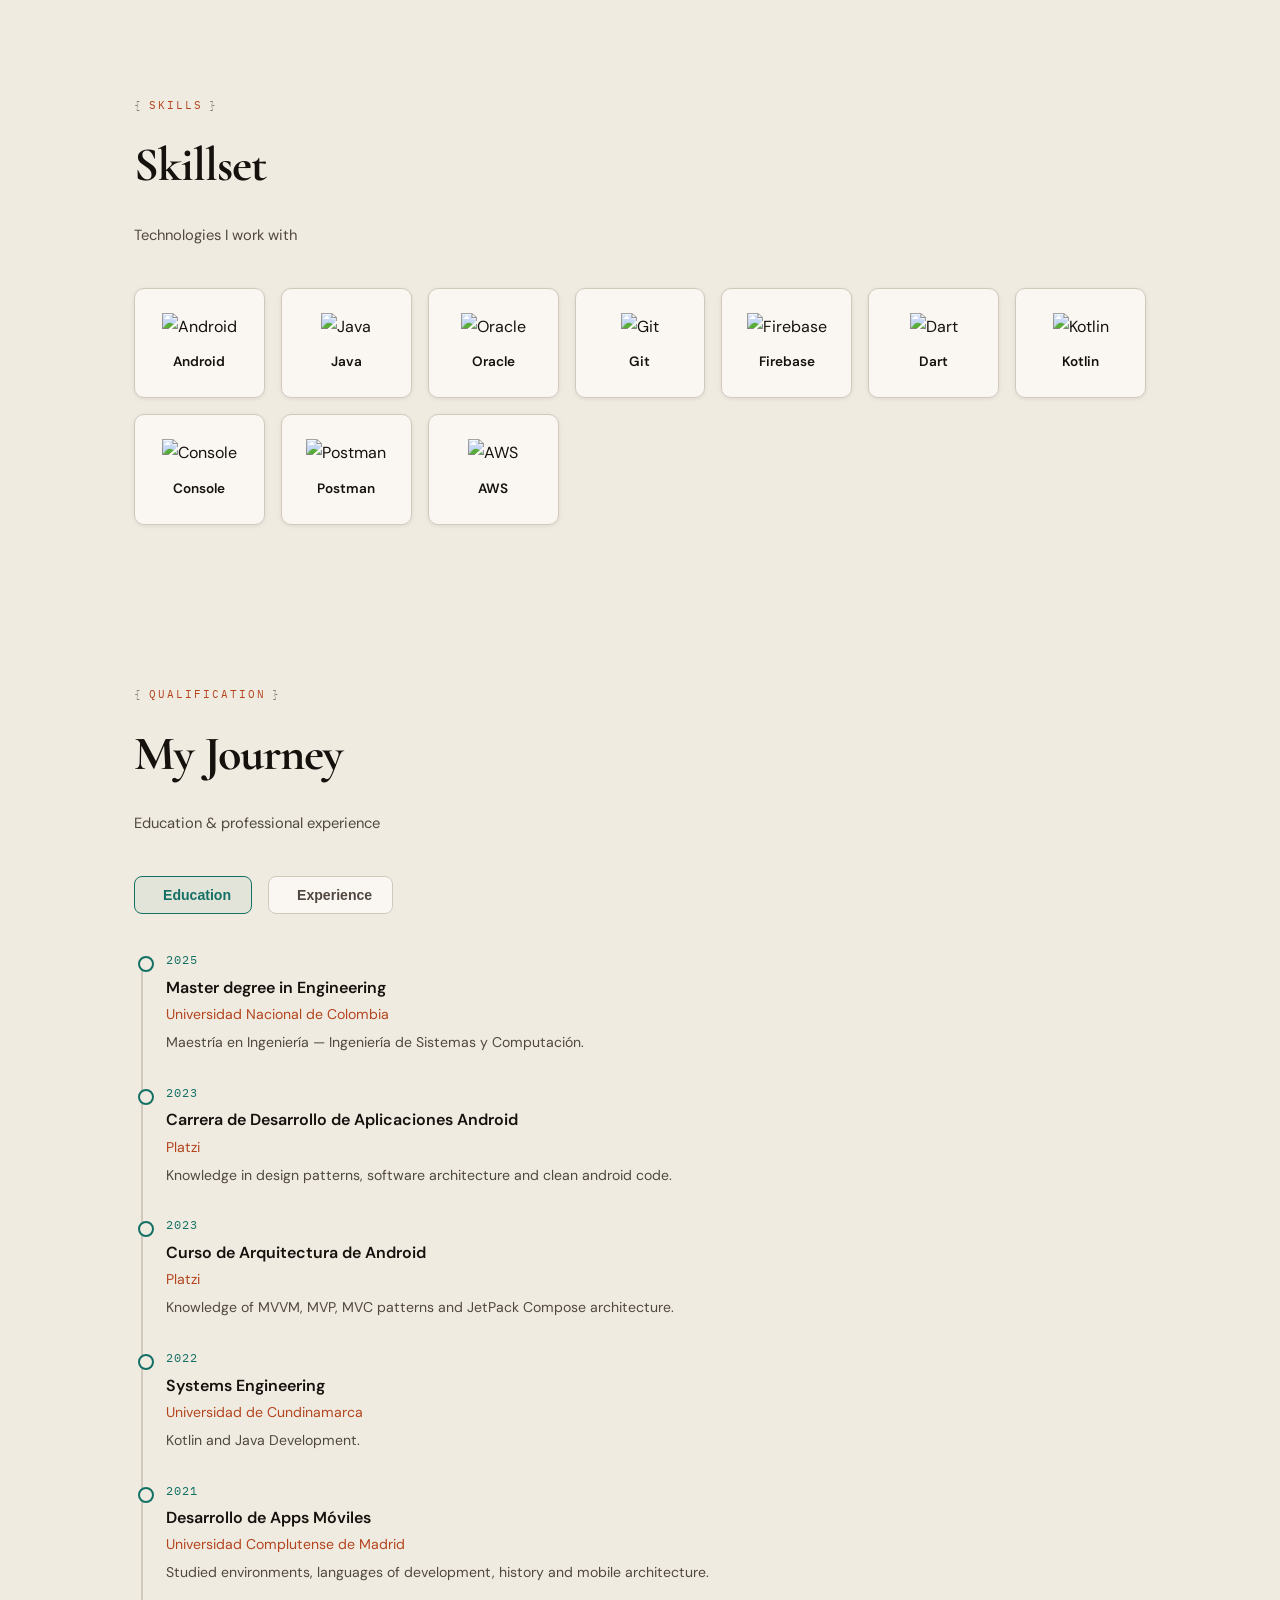
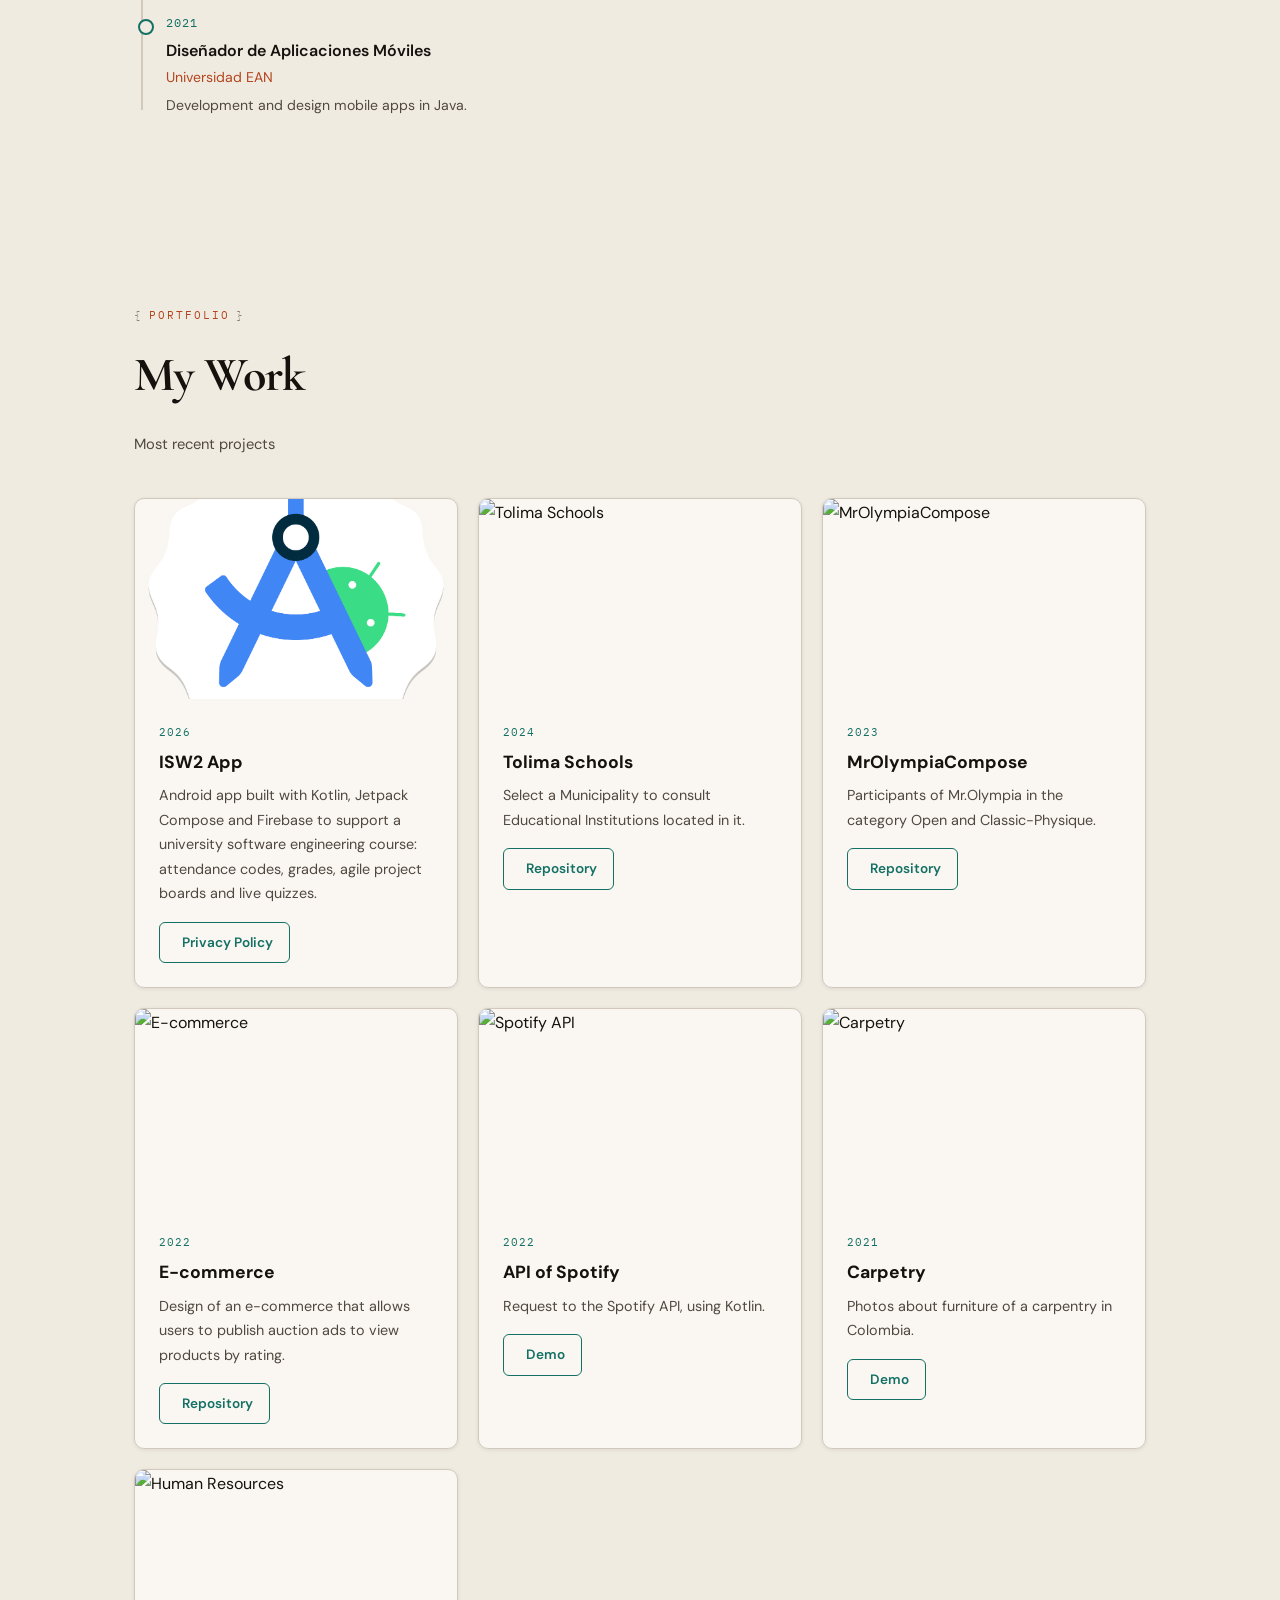
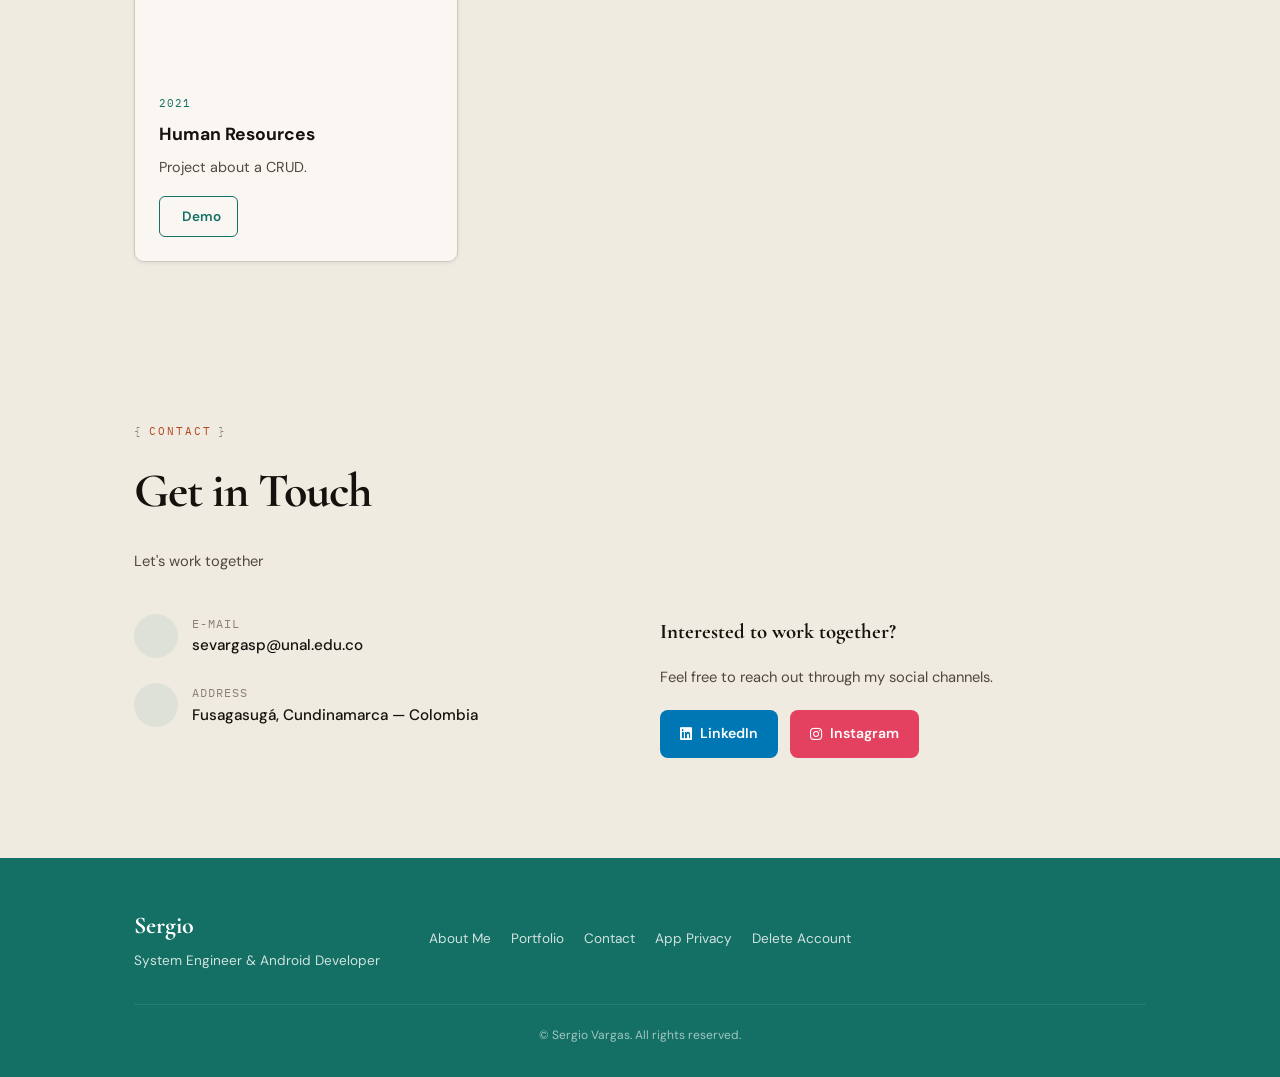
==== commit 46cbba33: "security policies" ====
--- a/index.html
+++ b/index.html
@@ -1,184 +1,975 @@
 <!DOCTYPE html>
 <html lang="en">
+
 <head>
     <meta charset="UTF-8">
     <meta name="viewport" content="width=device-width, initial-scale=1.0">
-    <title>Sergio Vargas — Portfolio</title>
+    <title>Sergio Vargas</title>
+    <link href="assets/img/iconp.ico" rel="icon">
     <link rel="preconnect" href="https://fonts.googleapis.com">
     <link rel="preconnect" href="https://fonts.gstatic.com" crossorigin>
-    <link href="https://fonts.googleapis.com/css2?family=Cormorant+Garamond:ital,wght@0,400;0,600;0,700;1,400;1,600&family=IBM+Plex+Mono:wght@300;400;500;600&family=DM+Sans:wght@300;400;500;600;700&display=swap" rel="stylesheet">
+    <link
+        href="https://fonts.googleapis.com/css2?family=Cormorant+Garamond:ital,wght@0,400;0,600;0,700;1,400;1,600&family=IBM+Plex+Mono:wght@300;400;500;600&family=DM+Sans:wght@300;400;500;600;700&display=swap"
+        rel="stylesheet">
     <link rel="stylesheet" href="https://unicons.iconscout.com/release/v4.0.0/css/line.css">
     <link rel="stylesheet" href="https://cdnjs.cloudflare.com/ajax/libs/font-awesome/6.0.0-beta3/css/all.min.css">
     <style>
-/* ═══════ RESET & VARIABLES ═══════ */
-*{margin:0;padding:0;box-sizing:border-box}
-:root{
-    --bg:#f0ebe1;--bg-card:#faf7f2;--bg-card-hover:#f5f0e6;
-    --ink:#15120e;--ink-md:#2e2820;--ink-lt:#504840;--ink-faint:#8a8078;--ink-ghost:#d0c9bc;
-    --accent:#b3441e;--accent2:#147064;--accent3:#9a7209;--accent4:#243558;
-    --shadow-sm:0 1px 4px rgba(26,23,20,.08);--shadow-md:0 4px 16px rgba(26,23,20,.10);--shadow-lg:0 8px 32px rgba(26,23,20,.13);
-    --radius:10px;--nav-h:60px;
-}
-[data-theme="dark"]{
-    --bg:#13110e;--bg-card:#1f1c17;--bg-card-hover:#2a2620;
-    --ink:#e8e2d8;--ink-md:#cfc7ba;--ink-lt:#a89e92;--ink-faint:#6b6155;--ink-ghost:#2e2a24;
-    --accent:#e0734e;--accent2:#2dbaa8;--accent3:#d4a520;--accent4:#6889c4;
-    --shadow-sm:0 1px 4px rgba(0,0,0,.25);--shadow-md:0 4px 16px rgba(0,0,0,.3);--shadow-lg:0 8px 32px rgba(0,0,0,.35);
-}
-html{scroll-behavior:smooth}
-body{font-family:'DM Sans',sans-serif;background:var(--bg);color:var(--ink);line-height:1.7;overflow-x:hidden;transition:background .4s,color .4s}
-a{color:var(--accent2);text-decoration:none;transition:color .2s}a:hover{color:var(--accent)}
-::selection{background:var(--accent2);color:#fff}
-
-/* ═══════ CANVAS ═══════ */
-#graphCanvas{position:fixed;inset:0;z-index:0;pointer-events:none;opacity:.45}
-
-/* ═══════ NAV ═══════ */
-.top-nav{position:fixed;top:0;left:0;right:0;z-index:100;background:rgba(240,235,225,.92);backdrop-filter:blur(16px);-webkit-backdrop-filter:blur(16px);border-bottom:1px solid var(--ink-ghost);transition:background .4s}
-[data-theme="dark"] .top-nav{background:rgba(19,17,14,.92)}
-.nav-inner{max-width:1060px;margin:0 auto;padding:0 24px;height:var(--nav-h);display:flex;justify-content:space-between;align-items:center}
-.nav-brand{font-family:'IBM Plex Mono',monospace;font-size:.82rem;font-weight:600;color:var(--ink);letter-spacing:.5px}
-.nav-links{display:flex;gap:24px;align-items:center}
-.nav-links a{font-family:'IBM Plex Mono',monospace;font-size:.7rem;letter-spacing:1px;text-transform:uppercase;color:var(--ink-lt);position:relative;padding:4px 0}
-.nav-links a::after{content:'';position:absolute;bottom:0;left:0;width:0;height:1.5px;background:var(--accent);transition:width .3s}
-.nav-links a:hover{color:var(--accent)}.nav-links a:hover::after{width:100%}
-.nav-links a.active{color:var(--accent)}
-.theme-btn{background:none;border:1.5px solid var(--ink-ghost);width:34px;height:34px;border-radius:50%;cursor:pointer;color:var(--ink);font-size:1rem;display:flex;align-items:center;justify-content:center;transition:all .3s;position:relative}
-.theme-btn:hover{border-color:var(--accent2);transform:scale(1.08)}
-.theme-btn .t-sun,.theme-btn .t-moon{position:absolute;transition:opacity .3s,transform .3s}
-.theme-btn .t-sun{opacity:1;transform:rotate(0)}.theme-btn .t-moon{opacity:0;transform:rotate(-90deg)}
-[data-theme="dark"] .theme-btn .t-sun{opacity:0;transform:rotate(90deg)}
-[data-theme="dark"] .theme-btn .t-moon{opacity:1;transform:rotate(0)}
-.menu-toggle{display:none;background:none;border:none;color:var(--ink);font-size:1.4rem;cursor:pointer}
-
-/* ═══════ CONTAINER ═══════ */
-.container{max-width:1060px;margin:0 auto;padding:0 24px;position:relative;z-index:1}
-
-/* ═══════ SECTION COMMON ═══════ */
-.section{padding:100px 0 60px}
-.stag{font-family:'IBM Plex Mono',monospace;font-size:.7rem;letter-spacing:2px;text-transform:uppercase;color:var(--accent);margin-bottom:10px;display:flex;align-items:center;gap:6px}
-.stag-s{color:var(--ink-faint);font-weight:300}
-.stitle{font-family:'Cormorant Garamond',serif;font-size:clamp(2rem,4vw,3rem);font-weight:700;letter-spacing:-1px;margin-bottom:16px}
-.ssub{color:var(--ink-lt);font-size:.92rem;margin-bottom:40px}
-
-/* ═══════ HERO ═══════ */
-.hero{min-height:100vh;display:flex;align-items:center;padding-top:var(--nav-h)}
-.hero-inner{display:grid;grid-template-columns:1fr 1fr;gap:60px;align-items:center}
-.hero-social{display:flex;flex-direction:column;gap:14px;position:absolute;left:-60px;top:50%;transform:translateY(-50%)}
-.hero-social a{color:var(--ink-faint);font-size:1.2rem;transition:color .3s,transform .3s}
-.hero-social a:hover{color:var(--accent2);transform:translateX(4px)}
-.hero-left{position:relative}
-.hero-eyebrow{font-family:'IBM Plex Mono',monospace;font-size:.72rem;letter-spacing:2px;text-transform:uppercase;color:var(--ink-faint);margin-bottom:12px}
-.hero-eyebrow span{color:var(--accent2)}
-.hero-name{font-family:'Cormorant Garamond',serif;font-size:clamp(2.8rem,6vw,4.5rem);font-weight:700;line-height:1.05;letter-spacing:-2px;margin-bottom:4px}
-.hero-name .accent{color:var(--accent)}
-.hero-roles{font-family:'IBM Plex Mono',monospace;font-size:1rem;color:var(--accent2);margin-bottom:20px;min-height:1.5em}
-.hero-roles .cursor{color:var(--ink-faint);animation:blink 1s step-end infinite}
-@keyframes blink{50%{opacity:0}}
-.hero-bio{color:var(--ink-lt);font-size:1rem;line-height:1.8;max-width:520px;margin-bottom:32px}
-.hero-cta{display:inline-flex;align-items:center;gap:8px;background:var(--accent2);color:#fff;padding:14px 28px;border-radius:8px;font-weight:600;font-size:.88rem;transition:all .3s;border:none;cursor:pointer}
-.hero-cta:hover{background:#15665b;color:#fff;transform:translateY(-2px);box-shadow:0 6px 20px rgba(20,112,100,.25)}
-.hero-right{display:flex;justify-content:center}
-.hero-img-wrap{width:280px;height:340px;border-radius:var(--radius);overflow:hidden;box-shadow:var(--shadow-lg);border:3px solid var(--ink-ghost);position:relative}
-.hero-img-wrap img{width:100%;height:100%;object-fit:cover}
-.hero-img-wrap::after{content:'';position:absolute;inset:0;background:linear-gradient(to top,rgba(0,0,0,.15),transparent 40%)}
-
-/* ═══════ ABOUT ═══════ */
-.about-grid{display:grid;grid-template-columns:1fr 1fr 1fr;gap:20px;margin-bottom:32px}
-.about-stat{background:var(--bg-card);border:1px solid var(--ink-ghost);border-radius:var(--radius);padding:28px;text-align:center;box-shadow:var(--shadow-sm);transition:all .3s}
-.about-stat:hover{transform:translateY(-3px);box-shadow:var(--shadow-md)}
-.about-stat-num{font-family:'Cormorant Garamond',serif;font-size:2.5rem;font-weight:700;color:var(--accent);line-height:1}
-.about-stat-label{font-size:.85rem;color:var(--ink-lt);margin-top:4px}
-.about-quote{background:var(--bg-card);border-left:4px solid var(--accent3);border-radius:2px var(--radius) var(--radius) 2px;padding:28px 32px;margin-bottom:28px;box-shadow:var(--shadow-sm)}
-.about-quote p{font-family:'Cormorant Garamond',serif;font-size:1.2rem;font-style:italic;color:var(--ink-md);line-height:1.7}
-.about-btn{display:inline-flex;align-items:center;gap:8px;background:var(--accent);color:#fff;padding:12px 24px;border-radius:8px;font-weight:600;font-size:.88rem;transition:all .3s}
-.about-btn:hover{background:#8c3515;color:#fff;transform:translateY(-2px)}
-
-/* ═══════ SKILLS ═══════ */
-.skills-grid{display:grid;grid-template-columns:repeat(auto-fill,minmax(120px,1fr));gap:16px}
-.skill-card{background:var(--bg-card);border:1px solid var(--ink-ghost);border-radius:var(--radius);padding:24px 16px;text-align:center;transition:all .3s;box-shadow:var(--shadow-sm);cursor:default}
-.skill-card:hover{transform:translateY(-4px);box-shadow:var(--shadow-md);border-color:var(--accent2)}
-.skill-card img{width:48px;height:48px;object-fit:contain;margin-bottom:10px;transition:transform .3s}
-.skill-card:hover img{transform:scale(1.15)}
-.skill-card h3{font-size:.85rem;font-weight:600;color:var(--ink)}
-
-/* ═══════ QUALIFICATION ═══════ */
-.qual-tabs{display:flex;gap:16px;margin-bottom:36px}
-.qual-tab{display:flex;align-items:center;gap:8px;padding:10px 20px;border-radius:8px;border:1.5px solid var(--ink-ghost);background:var(--bg-card);cursor:pointer;font-weight:600;font-size:.88rem;color:var(--ink-lt);transition:all .3s}
-.qual-tab.active{border-color:var(--accent2);color:var(--accent2);background:rgba(20,112,100,.06)}
-.qual-tab:hover{border-color:var(--ink-faint)}
-.qual-panel{display:none}.qual-panel.active{display:block}
-.tl-items{position:relative;padding-left:32px}
-.tl-items::before{content:'';position:absolute;left:7px;top:8px;bottom:8px;width:2px;background:var(--ink-ghost)}
-.tl-item{position:relative;margin-bottom:28px}
-.tl-item::before{content:'';position:absolute;left:-28px;top:6px;width:12px;height:12px;border-radius:50%;border:2.5px solid var(--accent2);background:var(--bg)}
-.tl-item:hover::before{background:var(--accent2)}
-.tl-year{font-family:'IBM Plex Mono',monospace;font-size:.72rem;color:var(--accent2);letter-spacing:1px;margin-bottom:4px}
-.tl-title{font-weight:600;font-size:1rem;margin-bottom:2px}
-.tl-place{font-size:.88rem;color:var(--accent);margin-bottom:4px}
-.tl-desc{font-size:.88rem;color:var(--ink-lt);line-height:1.7}
-
-/* ═══════ PORTFOLIO ═══════ */
-.port-grid{display:grid;grid-template-columns:repeat(auto-fill,minmax(320px,1fr));gap:20px}
-.port-card{background:var(--bg-card);border:1px solid var(--ink-ghost);border-radius:var(--radius);overflow:hidden;transition:all .3s;box-shadow:var(--shadow-sm)}
-.port-card:hover{transform:translateY(-4px);box-shadow:var(--shadow-md);border-color:var(--ink-faint)}
-.port-img{width:100%;height:200px;object-fit:cover;display:block}
-.port-body{padding:24px}
-.port-year{font-family:'IBM Plex Mono',monospace;font-size:.7rem;letter-spacing:1px;color:var(--accent2);margin-bottom:6px}
-.port-title{font-size:1.1rem;font-weight:700;margin-bottom:6px}
-.port-desc{font-size:.9rem;color:var(--ink-lt);line-height:1.7;margin-bottom:16px}
-.port-link{display:inline-flex;align-items:center;gap:6px;font-size:.85rem;font-weight:600;color:var(--accent2);padding:8px 16px;border:1.5px solid var(--accent2);border-radius:6px;transition:all .3s}
-.port-link:hover{background:var(--accent2);color:#fff}
-
-/* ═══════ CONTACT ═══════ */
-.contact-grid{display:grid;grid-template-columns:1fr 1fr;gap:40px;align-items:start}
-.contact-info-item{display:flex;align-items:flex-start;gap:14px;margin-bottom:24px}
-.contact-icon{width:44px;height:44px;border-radius:50%;background:rgba(20,112,100,.08);color:var(--accent2);display:flex;align-items:center;justify-content:center;font-size:1.1rem;flex-shrink:0}
-.contact-label{font-size:.72rem;font-family:'IBM Plex Mono',monospace;color:var(--ink-faint);text-transform:uppercase;letter-spacing:1px}
-.contact-val{font-weight:500;font-size:.95rem}
-.social-row{display:flex;gap:12px;margin-top:8px}
-.social-link{display:flex;align-items:center;gap:8px;padding:12px 20px;border-radius:8px;font-weight:600;font-size:.88rem;color:#fff;transition:all .3s}
-.social-link:hover{transform:translateY(-2px);box-shadow:var(--shadow-md);color:#fff}
-.social-link.li{background:#0077b5}.social-link.ig{background:#e4405f}
-
-/* ═══════ FOOTER ═══════ */
-.site-footer{background:var(--accent2);color:#fff;padding:48px 0 32px;margin-top:40px}
-[data-theme="dark"] .site-footer{background:#0d3d36}
-.footer-grid{display:grid;grid-template-columns:1fr auto 1fr;gap:32px;align-items:center}
-.footer-brand{font-family:'Cormorant Garamond',serif;font-size:1.5rem;font-weight:700}
-.footer-sub{font-size:.85rem;opacity:.8;margin-top:2px}
-.footer-links{display:flex;gap:20px;justify-content:center}
-.footer-links a{color:rgba(255,255,255,.8);font-size:.85rem;transition:color .2s}.footer-links a:hover{color:#fff}
-.footer-socials{display:flex;gap:16px;justify-content:flex-end}
-.footer-socials a{color:rgba(255,255,255,.7);font-size:1.2rem;transition:all .2s}.footer-socials a:hover{color:#fff;transform:translateY(-2px)}
-.footer-copy{text-align:center;margin-top:32px;padding-top:20px;border-top:1px solid rgba(255,255,255,.15);font-size:.75rem;opacity:.6}
-
-/* ═══════ SCROLL TOP ═══════ */
-.scroll-top{position:fixed;bottom:-50px;right:28px;z-index:90;width:42px;height:42px;border-radius:50%;background:var(--accent2);color:#fff;display:flex;align-items:center;justify-content:center;font-size:1.1rem;box-shadow:var(--shadow-md);transition:all .4s;cursor:pointer;border:none}
-.scroll-top.show{bottom:28px}
-.scroll-top:hover{background:#15665b;transform:translateY(-2px)}
-
-/* ═══════ REVEAL ═══════ */
-.reveal{opacity:0;transform:translateY(28px);transition:opacity .7s,transform .7s}.reveal.visible{opacity:1;transform:translateY(0)}
-
-/* ═══════ RESPONSIVE ═══════ */
-@media(max-width:900px){
-    .hero-inner{grid-template-columns:1fr;text-align:center;gap:32px}
-    .hero-right{order:-1}.hero-social{position:static;flex-direction:row;justify-content:center;transform:none;margin-bottom:16px}
-    .hero-bio{margin:0 auto 32px}.hero-cta{margin:0 auto}
-    .about-grid{grid-template-columns:1fr}
-    .contact-grid{grid-template-columns:1fr}
-    .footer-grid{grid-template-columns:1fr;text-align:center;gap:20px}
-    .footer-links{justify-content:center}.footer-socials{justify-content:center}
-}
-@media(max-width:768px){
-    .nav-links .nav-link-item{display:none}
-    .menu-toggle{display:block}
-    .port-grid{grid-template-columns:1fr}
-    .skills-grid{grid-template-columns:repeat(auto-fill,minmax(100px,1fr))}
-}
+        /* ═══════ RESET & VARIABLES ═══════ */
+        * {
+            margin: 0;
+            padding: 0;
+            box-sizing: border-box
+        }
+
+        :root {
+            --bg: #f0ebe1;
+            --bg-card: #faf7f2;
+            --bg-card-hover: #f5f0e6;
+            --ink: #15120e;
+            --ink-md: #2e2820;
+            --ink-lt: #504840;
+            --ink-faint: #8a8078;
+            --ink-ghost: #d0c9bc;
+            --accent: #b3441e;
+            --accent2: #147064;
+            --accent3: #9a7209;
+            --accent4: #243558;
+            --shadow-sm: 0 1px 4px rgba(26, 23, 20, .08);
+            --shadow-md: 0 4px 16px rgba(26, 23, 20, .10);
+            --shadow-lg: 0 8px 32px rgba(26, 23, 20, .13);
+            --radius: 10px;
+            --nav-h: 60px;
+        }
+
+        [data-theme="dark"] {
+            --bg: #13110e;
+            --bg-card: #1f1c17;
+            --bg-card-hover: #2a2620;
+            --ink: #e8e2d8;
+            --ink-md: #cfc7ba;
+            --ink-lt: #a89e92;
+            --ink-faint: #6b6155;
+            --ink-ghost: #2e2a24;
+            --accent: #e0734e;
+            --accent2: #2dbaa8;
+            --accent3: #d4a520;
+            --accent4: #6889c4;
+            --shadow-sm: 0 1px 4px rgba(0, 0, 0, .25);
+            --shadow-md: 0 4px 16px rgba(0, 0, 0, .3);
+            --shadow-lg: 0 8px 32px rgba(0, 0, 0, .35);
+        }
+
+        html {
+            scroll-behavior: smooth
+        }
+
+        body {
+            font-family: 'DM Sans', sans-serif;
+            background: var(--bg);
+            color: var(--ink);
+            line-height: 1.7;
+            overflow-x: hidden;
+            transition: background .4s, color .4s
+        }
+
+        a {
+            color: var(--accent2);
+            text-decoration: none;
+            transition: color .2s
+        }
+
+        a:hover {
+            color: var(--accent)
+        }
+
+        ::selection {
+            background: var(--accent2);
+            color: #fff
+        }
+
+        /* ═══════ CANVAS ═══════ */
+        #graphCanvas {
+            position: fixed;
+            inset: 0;
+            z-index: 0;
+            pointer-events: none;
+            opacity: .45
+        }
+
+        /* ═══════ NAV ═══════ */
+        .top-nav {
+            position: fixed;
+            top: 0;
+            left: 0;
+            right: 0;
+            z-index: 100;
+            background: rgba(240, 235, 225, .92);
+            backdrop-filter: blur(16px);
+            -webkit-backdrop-filter: blur(16px);
+            border-bottom: 1px solid var(--ink-ghost);
+            transition: background .4s
+        }
+
+        [data-theme="dark"] .top-nav {
+            background: rgba(19, 17, 14, .92)
+        }
+
+        .nav-inner {
+            max-width: 1060px;
+            margin: 0 auto;
+            padding: 0 24px;
+            height: var(--nav-h);
+            display: flex;
+            justify-content: space-between;
+            align-items: center
+        }
+
+        .nav-brand {
+            font-family: 'IBM Plex Mono', monospace;
+            font-size: .82rem;
+            font-weight: 600;
+            color: var(--ink);
+            letter-spacing: .5px
+        }
+
+        .nav-links {
+            display: flex;
+            gap: 24px;
+            align-items: center
+        }
+
+        .nav-links a {
+            font-family: 'IBM Plex Mono', monospace;
+            font-size: .7rem;
+            letter-spacing: 1px;
+            text-transform: uppercase;
+            color: var(--ink-lt);
+            position: relative;
+            padding: 4px 0
+        }
+
+        .nav-links a::after {
+            content: '';
+            position: absolute;
+            bottom: 0;
+            left: 0;
+            width: 0;
+            height: 1.5px;
+            background: var(--accent);
+            transition: width .3s
+        }
+
+        .nav-links a:hover {
+            color: var(--accent)
+        }
+
+        .nav-links a:hover::after {
+            width: 100%
+        }
+
+        .nav-links a.active {
+            color: var(--accent)
+        }
+
+        .theme-btn {
+            background: none;
+            border: 1.5px solid var(--ink-ghost);
+            width: 34px;
+            height: 34px;
+            border-radius: 50%;
+            cursor: pointer;
+            color: var(--ink);
+            font-size: 1rem;
+            display: flex;
+            align-items: center;
+            justify-content: center;
+            transition: all .3s;
+            position: relative
+        }
+
+        .theme-btn:hover {
+            border-color: var(--accent2);
+            transform: scale(1.08)
+        }
+
+        .theme-btn .t-sun,
+        .theme-btn .t-moon {
+            position: absolute;
+            transition: opacity .3s, transform .3s
+        }
+
+        .theme-btn .t-sun {
+            opacity: 1;
+            transform: rotate(0)
+        }
+
+        .theme-btn .t-moon {
+            opacity: 0;
+            transform: rotate(-90deg)
+        }
+
+        [data-theme="dark"] .theme-btn .t-sun {
+            opacity: 0;
+            transform: rotate(90deg)
+        }
+
+        [data-theme="dark"] .theme-btn .t-moon {
+            opacity: 1;
+            transform: rotate(0)
+        }
+
+        .menu-toggle {
+            display: none;
+            background: none;
+            border: none;
+            color: var(--ink);
+            font-size: 1.4rem;
+            cursor: pointer
+        }
+
+        /* ═══════ CONTAINER ═══════ */
+        .container {
+            max-width: 1060px;
+            margin: 0 auto;
+            padding: 0 24px;
+            position: relative;
+            z-index: 1
+        }
+
+        /* ═══════ SECTION COMMON ═══════ */
+        .section {
+            padding: 100px 0 60px
+        }
+
+        .stag {
+            font-family: 'IBM Plex Mono', monospace;
+            font-size: .7rem;
+            letter-spacing: 2px;
+            text-transform: uppercase;
+            color: var(--accent);
+            margin-bottom: 10px;
+            display: flex;
+            align-items: center;
+            gap: 6px
+        }
+
+        .stag-s {
+            color: var(--ink-faint);
+            font-weight: 300
+        }
+
+        .stitle {
+            font-family: 'Cormorant Garamond', serif;
+            font-size: clamp(2rem, 4vw, 3rem);
+            font-weight: 700;
+            letter-spacing: -1px;
+            margin-bottom: 16px
+        }
+
+        .ssub {
+            color: var(--ink-lt);
+            font-size: .92rem;
+            margin-bottom: 40px
+        }
+
+        /* ═══════ HERO ═══════ */
+        .hero {
+            min-height: 100vh;
+            display: flex;
+            align-items: center;
+            padding-top: var(--nav-h)
+        }
+
+        .hero-inner {
+            display: grid;
+            grid-template-columns: 1fr 1fr;
+            gap: 60px;
+            align-items: center
+        }
+
+        .hero-social {
+            display: flex;
+            flex-direction: column;
+            gap: 14px;
+            position: absolute;
+            left: -60px;
+            top: 50%;
+            transform: translateY(-50%)
+        }
+
+        .hero-social a {
+            color: var(--ink-faint);
+            font-size: 1.2rem;
+            transition: color .3s, transform .3s
+        }
+
+        .hero-social a:hover {
+            color: var(--accent2);
+            transform: translateX(4px)
+        }
+
+        .hero-left {
+            position: relative
+        }
+
+        .hero-eyebrow {
+            font-family: 'IBM Plex Mono', monospace;
+            font-size: .72rem;
+            letter-spacing: 2px;
+            text-transform: uppercase;
+            color: var(--ink-faint);
+            margin-bottom: 12px
+        }
+
+        .hero-eyebrow span {
+            color: var(--accent2)
+        }
+
+        .hero-name {
+            font-family: 'Cormorant Garamond', serif;
+            font-size: clamp(2.8rem, 6vw, 4.5rem);
+            font-weight: 700;
+            line-height: 1.05;
+            letter-spacing: -2px;
+            margin-bottom: 4px
+        }
+
+        .hero-name .accent {
+            color: var(--accent)
+        }
+
+        .hero-roles {
+            font-family: 'IBM Plex Mono', monospace;
+            font-size: 1rem;
+            color: var(--accent2);
+            margin-bottom: 20px;
+            min-height: 1.5em
+        }
+
+        .hero-roles .cursor {
+            color: var(--ink-faint);
+            animation: blink 1s step-end infinite
+        }
+
+        @keyframes blink {
+            50% {
+                opacity: 0
+            }
+        }
+
+        .hero-bio {
+            color: var(--ink-lt);
+            font-size: 1rem;
+            line-height: 1.8;
+            max-width: 520px;
+            margin-bottom: 32px
+        }
+
+        .hero-cta {
+            display: inline-flex;
+            align-items: center;
+            gap: 8px;
+            background: var(--accent2);
+            color: #fff;
+            padding: 14px 28px;
+            border-radius: 8px;
+            font-weight: 600;
+            font-size: .88rem;
+            transition: all .3s;
+            border: none;
+            cursor: pointer
+        }
+
+        .hero-cta:hover {
+            background: #15665b;
+            color: #fff;
+            transform: translateY(-2px);
+            box-shadow: 0 6px 20px rgba(20, 112, 100, .25)
+        }
+
+        .hero-right {
+            display: flex;
+            justify-content: center
+        }
+
+        .hero-img-wrap {
+            width: 280px;
+            height: 340px;
+            border-radius: var(--radius);
+            overflow: hidden;
+            box-shadow: var(--shadow-lg);
+            border: 3px solid var(--ink-ghost);
+            position: relative
+        }
+
+        .hero-img-wrap img {
+            width: 100%;
+            height: 100%;
+            object-fit: cover
+        }
+
+        .hero-img-wrap::after {
+            content: '';
+            position: absolute;
+            inset: 0;
+            background: linear-gradient(to top, rgba(0, 0, 0, .15), transparent 40%)
+        }
+
+        /* ═══════ ABOUT ═══════ */
+        .about-grid {
+            display: grid;
+            grid-template-columns: 1fr 1fr 1fr;
+            gap: 20px;
+            margin-bottom: 32px
+        }
+
+        .about-stat {
+            background: var(--bg-card);
+            border: 1px solid var(--ink-ghost);
+            border-radius: var(--radius);
+            padding: 28px;
+            text-align: center;
+            box-shadow: var(--shadow-sm);
+            transition: all .3s
+        }
+
+        .about-stat:hover {
+            transform: translateY(-3px);
+            box-shadow: var(--shadow-md)
+        }
+
+        .about-stat-num {
+            font-family: 'Cormorant Garamond', serif;
+            font-size: 2.5rem;
+            font-weight: 700;
+            color: var(--accent);
+            line-height: 1
+        }
+
+        .about-stat-label {
+            font-size: .85rem;
+            color: var(--ink-lt);
+            margin-top: 4px
+        }
+
+        .about-quote {
+            background: var(--bg-card);
+            border-left: 4px solid var(--accent3);
+            border-radius: 2px var(--radius) var(--radius) 2px;
+            padding: 28px 32px;
+            margin-bottom: 28px;
+            box-shadow: var(--shadow-sm)
+        }
+
+        .about-quote p {
+            font-family: 'Cormorant Garamond', serif;
+            font-size: 1.2rem;
+            font-style: italic;
+            color: var(--ink-md);
+            line-height: 1.7
+        }
+
+        .about-btn {
+            display: inline-flex;
+            align-items: center;
+            gap: 8px;
+            background: var(--accent);
+            color: #fff;
+            padding: 12px 24px;
+            border-radius: 8px;
+            font-weight: 600;
+            font-size: .88rem;
+            transition: all .3s
+        }
+
+        .about-btn:hover {
+            background: #8c3515;
+            color: #fff;
+            transform: translateY(-2px)
+        }
+
+        /* ═══════ SKILLS ═══════ */
+        .skills-grid {
+            display: grid;
+            grid-template-columns: repeat(auto-fill, minmax(120px, 1fr));
+            gap: 16px
+        }
+
+        .skill-card {
+            background: var(--bg-card);
+            border: 1px solid var(--ink-ghost);
+            border-radius: var(--radius);
+            padding: 24px 16px;
+            text-align: center;
+            transition: all .3s;
+            box-shadow: var(--shadow-sm);
+            cursor: default
+        }
+
+        .skill-card:hover {
+            transform: translateY(-4px);
+            box-shadow: var(--shadow-md);
+            border-color: var(--accent2)
+        }
+
+        .skill-card img {
+            width: 48px;
+            height: 48px;
+            object-fit: contain;
+            margin-bottom: 10px;
+            transition: transform .3s
+        }
+
+        .skill-card:hover img {
+            transform: scale(1.15)
+        }
+
+        .skill-card h3 {
+            font-size: .85rem;
+            font-weight: 600;
+            color: var(--ink)
+        }
+
+        /* ═══════ QUALIFICATION ═══════ */
+        .qual-tabs {
+            display: flex;
+            gap: 16px;
+            margin-bottom: 36px
+        }
+
+        .qual-tab {
+            display: flex;
+            align-items: center;
+            gap: 8px;
+            padding: 10px 20px;
+            border-radius: 8px;
+            border: 1.5px solid var(--ink-ghost);
+            background: var(--bg-card);
+            cursor: pointer;
+            font-weight: 600;
+            font-size: .88rem;
+            color: var(--ink-lt);
+            transition: all .3s
+        }
+
+        .qual-tab.active {
+            border-color: var(--accent2);
+            color: var(--accent2);
+            background: rgba(20, 112, 100, .06)
+        }
+
+        .qual-tab:hover {
+            border-color: var(--ink-faint)
+        }
+
+        .qual-panel {
+            display: none
+        }
+
+        .qual-panel.active {
+            display: block
+        }
+
+        .tl-items {
+            position: relative;
+            padding-left: 32px
+        }
+
+        .tl-items::before {
+            content: '';
+            position: absolute;
+            left: 7px;
+            top: 8px;
+            bottom: 8px;
+            width: 2px;
+            background: var(--ink-ghost)
+        }
+
+        .tl-item {
+            position: relative;
+            margin-bottom: 28px
+        }
+
+        .tl-item::before {
+            content: '';
+            position: absolute;
+            left: -28px;
+            top: 6px;
+            width: 12px;
+            height: 12px;
+            border-radius: 50%;
+            border: 2.5px solid var(--accent2);
+            background: var(--bg)
+        }
+
+        .tl-item:hover::before {
+            background: var(--accent2)
+        }
+
+        .tl-year {
+            font-family: 'IBM Plex Mono', monospace;
+            font-size: .72rem;
+            color: var(--accent2);
+            letter-spacing: 1px;
+            margin-bottom: 4px
+        }
+
+        .tl-title {
+            font-weight: 600;
+            font-size: 1rem;
+            margin-bottom: 2px
+        }
+
+        .tl-place {
+            font-size: .88rem;
+            color: var(--accent);
+            margin-bottom: 4px
+        }
+
+        .tl-desc {
+            font-size: .88rem;
+            color: var(--ink-lt);
+            line-height: 1.7
+        }
+
+        /* ═══════ PORTFOLIO ═══════ */
+        .port-grid {
+            display: grid;
+            grid-template-columns: repeat(auto-fill, minmax(320px, 1fr));
+            gap: 20px
+        }
+
+        .port-card {
+            background: var(--bg-card);
+            border: 1px solid var(--ink-ghost);
+            border-radius: var(--radius);
+            overflow: hidden;
+            transition: all .3s;
+            box-shadow: var(--shadow-sm)
+        }
+
+        .port-card:hover {
+            transform: translateY(-4px);
+            box-shadow: var(--shadow-md);
+            border-color: var(--ink-faint)
+        }
+
+        .port-img {
+            width: 100%;
+            height: 200px;
+            object-fit: cover;
+            display: block
+        }
+
+        .port-body {
+            padding: 24px
+        }
+
+        .port-year {
+            font-family: 'IBM Plex Mono', monospace;
+            font-size: .7rem;
+            letter-spacing: 1px;
+            color: var(--accent2);
+            margin-bottom: 6px
+        }
+
+        .port-title {
+            font-size: 1.1rem;
+            font-weight: 700;
+            margin-bottom: 6px
+        }
+
+        .port-desc {
+            font-size: .9rem;
+            color: var(--ink-lt);
+            line-height: 1.7;
+            margin-bottom: 16px
+        }
+
+        .port-link {
+            display: inline-flex;
+            align-items: center;
+            gap: 6px;
+            font-size: .85rem;
+            font-weight: 600;
+            color: var(--accent2);
+            padding: 8px 16px;
+            border: 1.5px solid var(--accent2);
+            border-radius: 6px;
+            transition: all .3s
+        }
+
+        .port-link:hover {
+            background: var(--accent2);
+            color: #fff
+        }
+
+        .port-links {
+            display: flex;
+            gap: 10px;
+            flex-wrap: wrap
+        }
+
+        /* ═══════ CONTACT ═══════ */
+        .contact-grid {
+            display: grid;
+            grid-template-columns: 1fr 1fr;
+            gap: 40px;
+            align-items: start
+        }
+
+        .contact-info-item {
+            display: flex;
+            align-items: flex-start;
+            gap: 14px;
+            margin-bottom: 24px
+        }
+
+        .contact-icon {
+            width: 44px;
+            height: 44px;
+            border-radius: 50%;
+            background: rgba(20, 112, 100, .08);
+            color: var(--accent2);
+            display: flex;
+            align-items: center;
+            justify-content: center;
+            font-size: 1.1rem;
+            flex-shrink: 0
+        }
+
+        .contact-label {
+            font-size: .72rem;
+            font-family: 'IBM Plex Mono', monospace;
+            color: var(--ink-faint);
+            text-transform: uppercase;
+            letter-spacing: 1px
+        }
+
+        .contact-val {
+            font-weight: 500;
+            font-size: .95rem
+        }
+
+        .social-row {
+            display: flex;
+            gap: 12px;
+            margin-top: 8px
+        }
+
+        .social-link {
+            display: flex;
+            align-items: center;
+            gap: 8px;
+            padding: 12px 20px;
+            border-radius: 8px;
+            font-weight: 600;
+            font-size: .88rem;
+            color: #fff;
+            transition: all .3s
+        }
+
+        .social-link:hover {
+            transform: translateY(-2px);
+            box-shadow: var(--shadow-md);
+            color: #fff
+        }
+
+        .social-link.li {
+            background: #0077b5
+        }
+
+        .social-link.ig {
+            background: #e4405f
+        }
+
+        /* ═══════ FOOTER ═══════ */
+        .site-footer {
+            background: var(--accent2);
+            color: #fff;
+            padding: 48px 0 32px;
+            margin-top: 40px
+        }
+
+        [data-theme="dark"] .site-footer {
+            background: #0d3d36
+        }
+
+        .footer-grid {
+            display: grid;
+            grid-template-columns: 1fr auto 1fr;
+            gap: 32px;
+            align-items: center
+        }
+
+        .footer-brand {
+            font-family: 'Cormorant Garamond', serif;
+            font-size: 1.5rem;
+            font-weight: 700
+        }
+
+        .footer-sub {
+            font-size: .85rem;
+            opacity: .8;
+            margin-top: 2px
+        }
+
+        .footer-links {
+            display: flex;
+            gap: 20px;
+            justify-content: center;
+            flex-wrap: wrap
+        }
+
+        .footer-links a {
+            color: rgba(255, 255, 255, .8);
+            font-size: .85rem;
+            transition: color .2s
+        }
+
+        .footer-links a:hover {
+            color: #fff
+        }
+
+        .footer-socials {
+            display: flex;
+            gap: 16px;
+            justify-content: flex-end
+        }
+
+        .footer-socials a {
+            color: rgba(255, 255, 255, .7);
+            font-size: 1.2rem;
+            transition: all .2s
+        }
+
+        .footer-socials a:hover {
+            color: #fff;
+            transform: translateY(-2px)
+        }
+
+        .footer-copy {
+            text-align: center;
+            margin-top: 32px;
+            padding-top: 20px;
+            border-top: 1px solid rgba(255, 255, 255, .15);
+            font-size: .75rem;
+            opacity: .6
+        }
+
+        /* ═══════ SCROLL TOP ═══════ */
+        .scroll-top {
+            position: fixed;
+            bottom: -50px;
+            right: 28px;
+            z-index: 90;
+            width: 42px;
+            height: 42px;
+            border-radius: 50%;
+            background: var(--accent2);
+            color: #fff;
+            display: flex;
+            align-items: center;
+            justify-content: center;
+            font-size: 1.1rem;
+            box-shadow: var(--shadow-md);
+            transition: all .4s;
+            cursor: pointer;
+            border: none
+        }
+
+        .scroll-top.show {
+            bottom: 28px
+        }
+
+        .scroll-top:hover {
+            background: #15665b;
+            transform: translateY(-2px)
+        }
+
+        /* ═══════ REVEAL ═══════ */
+        .reveal {
+            opacity: 0;
+            transform: translateY(28px);
+            transition: opacity .7s, transform .7s
+        }
+
+        .reveal.visible {
+            opacity: 1;
+            transform: translateY(0)
+        }
+
+        /* ═══════ RESPONSIVE ═══════ */
+        @media(max-width:900px) {
+            .hero-inner {
+                grid-template-columns: 1fr;
+                text-align: center;
+                gap: 32px
+            }
+
+            .hero-right {
+                order: -1
+            }
+
+            .hero-social {
+                position: static;
+                flex-direction: row;
+                justify-content: center;
+                transform: none;
+                margin-bottom: 16px
+            }
+
+            .hero-bio {
+                margin: 0 auto 32px
+            }
+
+            .hero-cta {
+                margin: 0 auto
+            }
+
+            .about-grid {
+                grid-template-columns: 1fr
+            }
+
+            .contact-grid {
+                grid-template-columns: 1fr
+            }
+
+            .footer-grid {
+                grid-template-columns: 1fr;
+                text-align: center;
+                gap: 20px
+            }
+
+            .footer-links {
+                justify-content: center
+            }
+
+            .footer-socials {
+                justify-content: center
+            }
+        }
+
+        @media(max-width:768px) {
+            .nav-links .nav-link-item {
+                display: none
+            }
+
+            .menu-toggle {
+                display: block
+            }
+
+            .port-grid {
+                grid-template-columns: 1fr
+            }
+
+            .skills-grid {
+                grid-template-columns: repeat(auto-fill, minmax(100px, 1fr))
+            }
+        }
     </style>
 </head>
+
 <body>
     <canvas id="graphCanvas"></canvas>
 
@@ -193,6 +984,7 @@
                 <a href="#qualifications" class="nav-link-item">Qualification</a>
                 <a href="#portfolio" class="nav-link-item">Portfolio</a>
                 <a href="#contact" class="nav-link-item">Contact</a>
+                <a href="/privacidad" class="nav-link-item">App Privacy</a>
                 <button class="theme-btn" id="themeToggle" aria-label="Toggle theme">
                     <span class="t-sun">☀</span>
                     <span class="t-moon">☽</span>
@@ -207,16 +999,23 @@
             <div class="hero-inner">
                 <div class="hero-left">
                     <div class="hero-social">
-                        <a href="https://www.linkedin.com/in/svap/" target="_blank"><i class="uil uil-linkedin-alt"></i></a>
-                        <a href="https://developers.google.com/profile/u/116691941636270810324" target="_blank"><i class="uil uil-android"></i></a>
-                        <a href="https://github.com/Enrique213-VP" target="_blank"><i class="uil uil-github-alt"></i></a>
-                        <a href="https://stackoverflow.com/users/18312721/sergio-vargas-pedraza" target="_blank"><i class="uil uil-bug"></i></a>
-                        <a href="https://leetcode.com/u/colombia00028/" target="_blank"><i class="uil uil-calculator-alt"></i></a>
+                        <a href="https://www.linkedin.com/in/svap/" target="_blank"><i
+                                class="uil uil-linkedin-alt"></i></a>
+                        <a href="https://developers.google.com/profile/u/116691941636270810324" target="_blank"><i
+                                class="uil uil-android"></i></a>
+                        <a href="https://github.com/Enrique213-VP" target="_blank"><i
+                                class="uil uil-github-alt"></i></a>
+                        <a href="https://stackoverflow.com/users/18312721/sergio-vargas-pedraza" target="_blank"><i
+                                class="uil uil-bug"></i></a>
+                        <a href="https://leetcode.com/u/colombia00028/" target="_blank"><i
+                                class="uil uil-calculator-alt"></i></a>
                     </div>
                     <div class="hero-eyebrow">Welcome to my website — <span>Systems Engineer</span></div>
                     <h1 class="hero-name">Sergio<br><span class="accent">Vargas</span></h1>
                     <div class="hero-roles" id="typewriter"></div>
-                    <p class="hero-bio">I have worked as a mobile and back end developer in languages such as Java, Kotlin, Dart and Swift, managing to work on large scale projects for companies in various sectors.</p>
+                    <p class="hero-bio">I have worked as a mobile and back end developer in languages such as Java,
+                        Kotlin, Dart and Swift, managing to work on large scale projects for companies in various
+                        sectors.</p>
                     <a href="#contact" class="hero-cta">Contact Me <i class="uil uil-message"></i></a>
                 </div>
                 <div class="hero-right">
@@ -270,16 +1069,56 @@
                 <p class="ssub">Technologies I work with</p>
             </div>
             <div class="skills-grid reveal">
-                <div class="skill-card"><img src="https://raw.githubusercontent.com/Enrique213-VP/personalPortfolio/main/assets/img/skills/androidStudio.png" alt="Android"><h3>Android</h3></div>
-                <div class="skill-card"><img src="https://raw.githubusercontent.com/Enrique213-VP/personalPortfolio/main/assets/img/skills/java.png" alt="Java"><h3>Java</h3></div>
-                <div class="skill-card"><img src="https://raw.githubusercontent.com/Enrique213-VP/personalPortfolio/main/assets/img/skills/oracle.png" alt="Oracle"><h3>Oracle</h3></div>
-                <div class="skill-card"><img src="https://res.cloudinary.com/bjha/image/upload/v1627831743/skillset%20logos/git-seeklogo.com_eqv1dl.svg" alt="Git"><h3>Git</h3></div>
-                <div class="skill-card"><img src="https://raw.githubusercontent.com/Enrique213-VP/personalPortfolio/main/assets/img/skills/firebase_l.png" alt="Firebase"><h3>Firebase</h3></div>
-                <div class="skill-card"><img src="https://raw.githubusercontent.com/Enrique213-VP/personalPortfolio/main/assets/img/skills/Dart_logo.png" alt="Dart"><h3>Dart</h3></div>
-                <div class="skill-card"><img src="https://raw.githubusercontent.com/Enrique213-VP/personalPortfolio/main/assets/img/skills/Kotlin_Icon.svg.png" alt="Kotlin"><h3>Kotlin</h3></div>
-                <div class="skill-card"><img src="https://raw.githubusercontent.com/Enrique213-VP/personalPortfolio/main/assets/img/skills/console.png" alt="Console"><h3>Console</h3></div>
-                <div class="skill-card"><img src="https://raw.githubusercontent.com/Enrique213-VP/personalPortfolio/bf22d3489d7fdeb3b2aeb2d9f28f5b69d6cde813/assets/img/skills/postman.svg" alt="Postman"><h3>Postman</h3></div>
-                <div class="skill-card"><img src="https://yt3.googleusercontent.com/8U17q_n7thUYqkFwkBZ4UWgzmGPcVOSxPnb1poAkjNbj0S_WE8zvIxFsn9ZJZwxxq3WZEVHjqSA=s900-c-k-c0x00ffffff-no-rj" alt="Python"><h3>AWS</h3></div>
+                <div class="skill-card"><img
+                        src="https://raw.githubusercontent.com/Enrique213-VP/personalPortfolio/main/assets/img/skills/androidStudio.png"
+                        alt="Android">
+                    <h3>Android</h3>
+                </div>
+                <div class="skill-card"><img
+                        src="https://raw.githubusercontent.com/Enrique213-VP/personalPortfolio/main/assets/img/skills/java.png"
+                        alt="Java">
+                    <h3>Java</h3>
+                </div>
+                <div class="skill-card"><img
+                        src="https://raw.githubusercontent.com/Enrique213-VP/personalPortfolio/main/assets/img/skills/oracle.png"
+                        alt="Oracle">
+                    <h3>Oracle</h3>
+                </div>
+                <div class="skill-card"><img
+                        src="https://res.cloudinary.com/bjha/image/upload/v1627831743/skillset%20logos/git-seeklogo.com_eqv1dl.svg"
+                        alt="Git">
+                    <h3>Git</h3>
+                </div>
+                <div class="skill-card"><img
+                        src="https://raw.githubusercontent.com/Enrique213-VP/personalPortfolio/main/assets/img/skills/firebase_l.png"
+                        alt="Firebase">
+                    <h3>Firebase</h3>
+                </div>
+                <div class="skill-card"><img
+                        src="https://raw.githubusercontent.com/Enrique213-VP/personalPortfolio/main/assets/img/skills/Dart_logo.png"
+                        alt="Dart">
+                    <h3>Dart</h3>
+                </div>
+                <div class="skill-card"><img
+                        src="https://raw.githubusercontent.com/Enrique213-VP/personalPortfolio/main/assets/img/skills/Kotlin_Icon.svg.png"
+                        alt="Kotlin">
+                    <h3>Kotlin</h3>
+                </div>
+                <div class="skill-card"><img
+                        src="https://raw.githubusercontent.com/Enrique213-VP/personalPortfolio/main/assets/img/skills/console.png"
+                        alt="Console">
+                    <h3>Console</h3>
+                </div>
+                <div class="skill-card"><img
+                        src="https://raw.githubusercontent.com/Enrique213-VP/personalPortfolio/bf22d3489d7fdeb3b2aeb2d9f28f5b69d6cde813/assets/img/skills/postman.svg"
+                        alt="Postman">
+                    <h3>Postman</h3>
+                </div>
+                <div class="skill-card"><img
+                        src="https://yt3.googleusercontent.com/8U17q_n7thUYqkFwkBZ4UWgzmGPcVOSxPnb1poAkjNbj0S_WE8zvIxFsn9ZJZwxxq3WZEVHjqSA=s900-c-k-c0x00ffffff-no-rj"
+                        alt="AWS">
+                    <h3>AWS</h3>
+                </div>
             </div>
         </div>
     </section>
@@ -293,27 +1132,94 @@
                 <p class="ssub">Education & professional experience</p>
             </div>
             <div class="qual-tabs reveal">
-                <button class="qual-tab active" data-tab="education"><i class="uil uil-graduation-cap"></i> Education</button>
+                <button class="qual-tab active" data-tab="education"><i class="uil uil-graduation-cap"></i>
+                    Education</button>
                 <button class="qual-tab" data-tab="experience"><i class="uil uil-briefcase-alt"></i> Experience</button>
             </div>
             <div class="qual-panel active reveal" id="panel-education">
                 <div class="tl-items">
-                    <div class="tl-item"><div class="tl-year">2025</div><div class="tl-title">Master degree in Engineering</div><div class="tl-place">Universidad Nacional de Colombia</div><div class="tl-desc">Maestría en Ingeniería — Ingeniería de Sistemas y Computación.</div></div>
-                    <div class="tl-item"><div class="tl-year">2023</div><div class="tl-title">Carrera de Desarrollo de Aplicaciones Android</div><div class="tl-place">Platzi</div><div class="tl-desc">Knowledge in design patterns, software architecture and clean android code.</div></div>
-                    <div class="tl-item"><div class="tl-year">2023</div><div class="tl-title">Curso de Arquitectura de Android</div><div class="tl-place">Platzi</div><div class="tl-desc">Knowledge of MVVM, MVP, MVC patterns and JetPack Compose architecture.</div></div>
-                    <div class="tl-item"><div class="tl-year">2022</div><div class="tl-title">Systems Engineering</div><div class="tl-place">Universidad de Cundinamarca</div><div class="tl-desc">Kotlin and Java Development.</div></div>
-                    <div class="tl-item"><div class="tl-year">2021</div><div class="tl-title">Desarrollo de Apps Móviles</div><div class="tl-place">Universidad Complutense de Madrid</div><div class="tl-desc">Studied environments, languages of development, history and mobile architecture.</div></div>
-                    <div class="tl-item"><div class="tl-year">2021</div><div class="tl-title">Diseñador de Aplicaciones Móviles</div><div class="tl-place">Universidad EAN</div><div class="tl-desc">Development and design mobile apps in Java.</div></div>
+                    <div class="tl-item">
+                        <div class="tl-year">2025</div>
+                        <div class="tl-title">Master degree in Engineering</div>
+                        <div class="tl-place">Universidad Nacional de Colombia</div>
+                        <div class="tl-desc">Maestría en Ingeniería — Ingeniería de Sistemas y Computación.</div>
+                    </div>
+                    <div class="tl-item">
+                        <div class="tl-year">2023</div>
+                        <div class="tl-title">Carrera de Desarrollo de Aplicaciones Android</div>
+                        <div class="tl-place">Platzi</div>
+                        <div class="tl-desc">Knowledge in design patterns, software architecture and clean android code.
+                        </div>
+                    </div>
+                    <div class="tl-item">
+                        <div class="tl-year">2023</div>
+                        <div class="tl-title">Curso de Arquitectura de Android</div>
+                        <div class="tl-place">Platzi</div>
+                        <div class="tl-desc">Knowledge of MVVM, MVP, MVC patterns and JetPack Compose architecture.
+                        </div>
+                    </div>
+                    <div class="tl-item">
+                        <div class="tl-year">2022</div>
+                        <div class="tl-title">Systems Engineering</div>
+                        <div class="tl-place">Universidad de Cundinamarca</div>
+                        <div class="tl-desc">Kotlin and Java Development.</div>
+                    </div>
+                    <div class="tl-item">
+                        <div class="tl-year">2021</div>
+                        <div class="tl-title">Desarrollo de Apps Móviles</div>
+                        <div class="tl-place">Universidad Complutense de Madrid</div>
+                        <div class="tl-desc">Studied environments, languages of development, history and mobile
+                            architecture.</div>
+                    </div>
+                    <div class="tl-item">
+                        <div class="tl-year">2021</div>
+                        <div class="tl-title">Diseñador de Aplicaciones Móviles</div>
+                        <div class="tl-place">Universidad EAN</div>
+                        <div class="tl-desc">Development and design mobile apps in Java.</div>
+                    </div>
                 </div>
             </div>
             <div class="qual-panel" id="panel-experience">
                 <div class="tl-items">
-                    <div class="tl-item"><div class="tl-year">2024</div><div class="tl-title">Desarrollador Móvil</div><div class="tl-place">Payments Way S.A.S</div><div class="tl-desc">Development and support of digital wallet for Coopcentral bank.</div></div>
-                    <div class="tl-item"><div class="tl-year">2024</div><div class="tl-title">Desarrollador de Aplicaciones Móviles</div><div class="tl-place">Sunco Energy S.A.S</div><div class="tl-desc">Development of a mobile application for energy reading and billing through solar panels.</div></div>
-                    <div class="tl-item"><div class="tl-year">2023</div><div class="tl-title">Backend Developer</div><div class="tl-place">Universidad de Cundinamarca</div><div class="tl-desc">Implementation and development of modules in large scale Java projects.</div></div>
-                    <div class="tl-item"><div class="tl-year">2023</div><div class="tl-title">Contractor for Mobile Developer</div><div class="tl-place">Decimetrix S.A.S</div><div class="tl-desc">Mobile software development for oil and gas sector.</div></div>
-                    <div class="tl-item"><div class="tl-year">2022</div><div class="tl-title">University Practices</div><div class="tl-place">Emserfusa E.S.P</div><div class="tl-desc">Development in PHP and SQL for create modules, administration of networking and Help Desk.</div></div>
-                    <div class="tl-item"><div class="tl-year">2021</div><div class="tl-title">Freelance</div><div class="tl-place">Android Developer</div><div class="tl-desc">Projects with Kotlin.</div></div>
+                    <div class="tl-item">
+                        <div class="tl-year">2024</div>
+                        <div class="tl-title">Desarrollador Móvil</div>
+                        <div class="tl-place">Payments Way S.A.S</div>
+                        <div class="tl-desc">Development and support of digital wallet for Coopcentral bank.</div>
+                    </div>
+                    <div class="tl-item">
+                        <div class="tl-year">2024</div>
+                        <div class="tl-title">Desarrollador de Aplicaciones Móviles</div>
+                        <div class="tl-place">Sunco Energy S.A.S</div>
+                        <div class="tl-desc">Development of a mobile application for energy reading and billing through
+                            solar panels.</div>
+                    </div>
+                    <div class="tl-item">
+                        <div class="tl-year">2023</div>
+                        <div class="tl-title">Backend Developer</div>
+                        <div class="tl-place">Universidad de Cundinamarca</div>
+                        <div class="tl-desc">Implementation and development of modules in large scale Java projects.
+                        </div>
+                    </div>
+                    <div class="tl-item">
+                        <div class="tl-year">2023</div>
+                        <div class="tl-title">Contractor for Mobile Developer</div>
+                        <div class="tl-place">Decimetrix S.A.S</div>
+                        <div class="tl-desc">Mobile software development for oil and gas sector.</div>
+                    </div>
+                    <div class="tl-item">
+                        <div class="tl-year">2022</div>
+                        <div class="tl-title">University Practices</div>
+                        <div class="tl-place">Emserfusa E.S.P</div>
+                        <div class="tl-desc">Development in PHP and SQL for create modules, administration of networking
+                            and Help Desk.</div>
+                    </div>
+                    <div class="tl-item">
+                        <div class="tl-year">2021</div>
+                        <div class="tl-title">Freelance</div>
+                        <div class="tl-place">Android Developer</div>
+                        <div class="tl-desc">Projects with Kotlin.</div>
+                    </div>
                 </div>
             </div>
         </div>
@@ -328,12 +1234,83 @@
                 <p class="ssub">Most recent projects</p>
             </div>
             <div class="port-grid reveal">
-                <div class="port-card"><img class="port-img" src="https://raw.githubusercontent.com/Enrique213-VP/Carpetry/master/Assets/preview.jpeg" alt="Carpetry"><div class="port-body"><div class="port-year">2021</div><div class="port-title">Carpetry</div><div class="port-desc">Photos about furniture of a carpentry in Colombia.</div><a href="https://www.youtube.com/shorts/LiqhpCV6toA" target="_blank" class="port-link"><i class="uil uil-play"></i> Demo</a></div></div>
-                <div class="port-card"><img class="port-img" src="https://raw.githubusercontent.com/Enrique213-VP/Store/main/assets/storeImage.jpeg?raw=true" alt="E-commerce"><div class="port-body"><div class="port-year">2022</div><div class="port-title">E-commerce</div><div class="port-desc">Design of an e-commerce that allows users to publish auction ads to view products by rating.</div><a href="https://github.com/Enrique213-VP/Store" target="_blank" class="port-link"><i class="uil uil-github-alt"></i> Repository</a></div></div>
-                <div class="port-card"><img class="port-img" src="https://raw.githubusercontent.com/Enrique213-VP/MrOlympiaCompose/main/Assets/gifolympia.gif" alt="MrOlympiaCompose"><div class="port-body"><div class="port-year">2023</div><div class="port-title">MrOlympiaCompose</div><div class="port-desc">Participants of Mr.Olympia in the category Open and Classic-Physique.</div><a href="https://github.com/Enrique213-VP/MrOlympiaCompose" target="_blank" class="port-link"><i class="uil uil-github-alt"></i> Repository</a></div></div>
-                <div class="port-card"><img class="port-img" src="https://raw.githubusercontent.com/Enrique213-VP/Schools/main/assets/cvdds.jpeg" alt="Tolima Schools"><div class="port-body"><div class="port-year">2024</div><div class="port-title">Tolima Schools</div><div class="port-desc">Select a Municipality to consult Educational Institutions located in it.</div><a href="https://github.com/Enrique213-VP/Schools" target="_blank" class="port-link"><i class="uil uil-github-alt"></i> Repository</a></div></div>
-                <div class="port-card"><img class="port-img" src="https://user-images.githubusercontent.com/70002378/172710987-161e8ebd-5dc6-4379-b8a9-9d3a092ab459.png" alt="Spotify API"><div class="port-body"><div class="port-year">2022</div><div class="port-title">API of Spotify</div><div class="port-desc">Request to the Spotify API, using Kotlin.</div><a href="https://www.youtube.com/watch?v=eOTJfpfiUpc" target="_blank" class="port-link"><i class="uil uil-play"></i> Demo</a></div></div>
-                <div class="port-card"><img class="port-img" src="https://raw.githubusercontent.com/Enrique213-VP/personalPortfolio/main/assets/img/skills/web.png" alt="Human Resources"><div class="port-body"><div class="port-year">2021</div><div class="port-title">Human Resources</div><div class="port-desc">Project about a CRUD.</div><a href="https://stupefied-dijkstra-baf680.netlify.app" target="_blank" class="port-link"><i class="uil uil-play"></i> Demo</a></div></div>
+                <div class="port-card"><img class="port-img" src="assets/img/skills/androidStudio.png" alt="ISW2 App">
+                    <div class="port-body">
+                        <div class="port-year">2026</div>
+                        <div class="port-title">ISW2 App</div>
+                        <div class="port-desc">Android app built with Kotlin, Jetpack Compose and Firebase to support a
+                            university software engineering course: attendance codes, grades, agile project boards and
+                            live quizzes.</div>
+                        <div class="port-links"><a href="/privacidad" class="port-link"><i
+                                    class="uil uil-shield-check"></i> Privacy Policy</a></div>
+                    </div>
+                </div>
+                <div class="port-card"><img class="port-img"
+                        src="https://raw.githubusercontent.com/Enrique213-VP/Schools/main/assets/cvdds.jpeg"
+                        alt="Tolima Schools">
+                    <div class="port-body">
+                        <div class="port-year">2024</div>
+                        <div class="port-title">Tolima Schools</div>
+                        <div class="port-desc">Select a Municipality to consult Educational Institutions located in it.
+                        </div><a href="https://github.com/Enrique213-VP/Schools" target="_blank" class="port-link"><i
+                                class="uil uil-github-alt"></i> Repository</a>
+                    </div>
+                </div>
+                <div class="port-card"><img class="port-img"
+                        src="https://raw.githubusercontent.com/Enrique213-VP/MrOlympiaCompose/main/Assets/gifolympia.gif"
+                        alt="MrOlympiaCompose">
+                    <div class="port-body">
+                        <div class="port-year">2023</div>
+                        <div class="port-title">MrOlympiaCompose</div>
+                        <div class="port-desc">Participants of Mr.Olympia in the category Open and Classic-Physique.
+                        </div><a href="https://github.com/Enrique213-VP/MrOlympiaCompose" target="_blank"
+                            class="port-link"><i class="uil uil-github-alt"></i> Repository</a>
+                    </div>
+                </div>
+                <div class="port-card"><img class="port-img"
+                        src="https://raw.githubusercontent.com/Enrique213-VP/Store/main/assets/storeImage.jpeg?raw=true"
+                        alt="E-commerce">
+                    <div class="port-body">
+                        <div class="port-year">2022</div>
+                        <div class="port-title">E-commerce</div>
+                        <div class="port-desc">Design of an e-commerce that allows users to publish auction ads to view
+                            products by rating.</div><a href="https://github.com/Enrique213-VP/Store" target="_blank"
+                            class="port-link"><i class="uil uil-github-alt"></i> Repository</a>
+                    </div>
+                </div>
+                <div class="port-card"><img class="port-img"
+                        src="https://user-images.githubusercontent.com/70002378/172710987-161e8ebd-5dc6-4379-b8a9-9d3a092ab459.png"
+                        alt="Spotify API">
+                    <div class="port-body">
+                        <div class="port-year">2022</div>
+                        <div class="port-title">API of Spotify</div>
+                        <div class="port-desc">Request to the Spotify API, using Kotlin.</div><a
+                            href="https://www.youtube.com/watch?v=eOTJfpfiUpc" target="_blank" class="port-link"><i
+                                class="uil uil-play"></i> Demo</a>
+                    </div>
+                </div>
+                <div class="port-card"><img class="port-img"
+                        src="https://raw.githubusercontent.com/Enrique213-VP/Carpetry/master/Assets/preview.jpeg"
+                        alt="Carpetry">
+                    <div class="port-body">
+                        <div class="port-year">2021</div>
+                        <div class="port-title">Carpetry</div>
+                        <div class="port-desc">Photos about furniture of a carpentry in Colombia.</div><a
+                            href="https://www.youtube.com/shorts/LiqhpCV6toA" target="_blank" class="port-link"><i
+                                class="uil uil-play"></i> Demo</a>
+                    </div>
+                </div>
+                <div class="port-card"><img class="port-img"
+                        src="https://raw.githubusercontent.com/Enrique213-VP/personalPortfolio/main/assets/img/skills/web.png"
+                        alt="Human Resources">
+                    <div class="port-body">
+                        <div class="port-year">2021</div>
+                        <div class="port-title">Human Resources</div>
+                        <div class="port-desc">Project about a CRUD.</div><a
+                            href="https://stupefied-dijkstra-baf680.netlify.app" target="_blank" class="port-link"><i
+                                class="uil uil-play"></i> Demo</a>
+                    </div>
+                </div>
             </div>
         </div>
     </section>
@@ -348,15 +1325,31 @@
             </div>
             <div class="contact-grid reveal">
                 <div>
-                    <div class="contact-info-item"><div class="contact-icon"><i class="uil uil-envelope"></i></div><div><div class="contact-label">E-mail</div><div class="contact-val">sevargasp@unal.edu.co</div></div></div>
-                    <div class="contact-info-item"><div class="contact-icon"><i class="uil uil-location-pin-alt"></i></div><div><div class="contact-label">Address</div><div class="contact-val">Fusagasugá, Cundinamarca — Colombia</div></div></div>
+                    <div class="contact-info-item">
+                        <div class="contact-icon"><i class="uil uil-envelope"></i></div>
+                        <div>
+                            <div class="contact-label">E-mail</div>
+                            <div class="contact-val">sevargasp@unal.edu.co</div>
+                        </div>
+                    </div>
+                    <div class="contact-info-item">
+                        <div class="contact-icon"><i class="uil uil-location-pin-alt"></i></div>
+                        <div>
+                            <div class="contact-label">Address</div>
+                            <div class="contact-val">Fusagasugá, Cundinamarca — Colombia</div>
+                        </div>
+                    </div>
                 </div>
                 <div>
-                    <h3 style="font-family:'Cormorant Garamond',serif;font-size:1.3rem;margin-bottom:16px">Interested to work together?</h3>
-                    <p style="color:var(--ink-lt);font-size:.92rem;margin-bottom:20px">Feel free to reach out through my social channels.</p>
+                    <h3 style="font-family:'Cormorant Garamond',serif;font-size:1.3rem;margin-bottom:16px">Interested to
+                        work together?</h3>
+                    <p style="color:var(--ink-lt);font-size:.92rem;margin-bottom:20px">Feel free to reach out through my
+                        social channels.</p>
                     <div class="social-row">
-                        <a href="https://www.linkedin.com/in/svap/" target="_blank" class="social-link li"><i class="fab fa-linkedin"></i> LinkedIn</a>
-                        <a href="https://www.instagram.com/sergio_hidden/" target="_blank" class="social-link ig"><i class="fab fa-instagram"></i> Instagram</a>
+                        <a href="https://www.linkedin.com/in/svap/" target="_blank" class="social-link li"><i
+                                class="fab fa-linkedin"></i> LinkedIn</a>
+                        <a href="https://www.instagram.com/sergio_hidden/" target="_blank" class="social-link ig"><i
+                                class="fab fa-instagram"></i> Instagram</a>
                     </div>
                 </div>
             </div>
@@ -367,11 +1360,17 @@
     <footer class="site-footer">
         <div class="container">
             <div class="footer-grid">
-                <div><div class="footer-brand">Sergio</div><div class="footer-sub">System Engineer & Android Developer</div></div>
-                <div class="footer-links"><a href="#about">About Me</a><a href="#portfolio">Portfolio</a><a href="#contact">Contact</a></div>
+                <div>
+                    <div class="footer-brand">Sergio</div>
+                    <div class="footer-sub">System Engineer & Android Developer</div>
+                </div>
+                <div class="footer-links"><a href="#about">About Me</a><a href="#portfolio">Portfolio</a><a
+                        href="#contact">Contact</a><a href="/privacidad">App Privacy</a><a
+                        href="/eliminar-cuenta">Delete Account</a></div>
                 <div class="footer-socials">
                     <a href="https://www.linkedin.com/in/svap/" target="_blank"><i class="uil uil-linkedin-alt"></i></a>
-                    <a href="https://www.instagram.com/sergio_hidden/" target="_blank"><i class="uil uil-instagram"></i></a>
+                    <a href="https://www.instagram.com/sergio_hidden/" target="_blank"><i
+                            class="uil uil-instagram"></i></a>
                     <a href="https://github.com/Enrique213-VP" target="_blank"><i class="uil uil-github-alt"></i></a>
                 </div>
             </div>
@@ -382,72 +1381,73 @@
     <button class="scroll-top" id="scrollTop"><i class="uil uil-arrow-up"></i></button>
 
     <script>
-    function isDark(){return document.documentElement.getAttribute('data-theme')==='dark'}
-    function drawGraph(){
-        const c=document.getElementById('graphCanvas');if(!c)return;
-        const d=devicePixelRatio||1;c.width=innerWidth*d;c.height=innerHeight*d;
-        c.style.width=innerWidth+'px';c.style.height=innerHeight+'px';
-        const x=c.getContext('2d');x.scale(d,d);const w=innerWidth,h=innerHeight,dk=isDark();
-        x.strokeStyle=dk?'rgba(45,186,168,.04)':'rgba(26,122,109,.045)';x.lineWidth=.5;x.beginPath();
-        for(let i=0;i<=w;i+=20){x.moveTo(i,0);x.lineTo(i,h)}
-        for(let i=0;i<=h;i+=20){x.moveTo(0,i);x.lineTo(w,i)}x.stroke();
-        x.strokeStyle=dk?'rgba(45,186,168,.07)':'rgba(26,122,109,.09)';x.lineWidth=.8;x.beginPath();
-        for(let i=0;i<=w;i+=100){x.moveTo(i,0);x.lineTo(i,h)}
-        for(let i=0;i<=h;i+=100){x.moveTo(0,i);x.lineTo(w,i)}x.stroke();
-    }
-    function initTheme(){
-        if(localStorage.getItem('sv-theme')==='dark')document.documentElement.setAttribute('data-theme','dark');
-        document.getElementById('themeToggle').addEventListener('click',()=>{
-            const dk=isDark();
-            dk?document.documentElement.removeAttribute('data-theme'):document.documentElement.setAttribute('data-theme','dark');
-            localStorage.setItem('sv-theme',dk?'light':'dark');drawGraph();
+        function isDark() { return document.documentElement.getAttribute('data-theme') === 'dark' }
+        function drawGraph() {
+            const c = document.getElementById('graphCanvas'); if (!c) return;
+            const d = devicePixelRatio || 1; c.width = innerWidth * d; c.height = innerHeight * d;
+            c.style.width = innerWidth + 'px'; c.style.height = innerHeight + 'px';
+            const x = c.getContext('2d'); x.scale(d, d); const w = innerWidth, h = innerHeight, dk = isDark();
+            x.strokeStyle = dk ? 'rgba(45,186,168,.04)' : 'rgba(26,122,109,.045)'; x.lineWidth = .5; x.beginPath();
+            for (let i = 0; i <= w; i += 20) { x.moveTo(i, 0); x.lineTo(i, h) }
+            for (let i = 0; i <= h; i += 20) { x.moveTo(0, i); x.lineTo(w, i) } x.stroke();
+            x.strokeStyle = dk ? 'rgba(45,186,168,.07)' : 'rgba(26,122,109,.09)'; x.lineWidth = .8; x.beginPath();
+            for (let i = 0; i <= w; i += 100) { x.moveTo(i, 0); x.lineTo(i, h) }
+            for (let i = 0; i <= h; i += 100) { x.moveTo(0, i); x.lineTo(w, i) } x.stroke();
+        }
+        function initTheme() {
+            if (localStorage.getItem('sv-theme') === 'dark') document.documentElement.setAttribute('data-theme', 'dark');
+            document.getElementById('themeToggle').addEventListener('click', () => {
+                const dk = isDark();
+                dk ? document.documentElement.removeAttribute('data-theme') : document.documentElement.setAttribute('data-theme', 'dark');
+                localStorage.setItem('sv-theme', dk ? 'light' : 'dark'); drawGraph();
+            });
+        }
+        function typewriter() {
+            const el = document.getElementById('typewriter'); if (!el) return;
+            const words = ['Sergio Vargas', 'Mobile Developer', 'System Engineer', 'Backend Developer'];
+            let wi = 0, ci = 0, del = false;
+            function tick() {
+                const w = words[wi];
+                if (!del) { ci++; if (ci > w.length) { setTimeout(() => { del = true; tick() }, 1800); return } }
+                else { ci--; if (ci < 0) { ci = 0; del = false; wi = (wi + 1) % words.length; setTimeout(tick, 400); return } }
+                el.innerHTML = w.substring(0, ci) + '<span class="cursor">|</span>';
+                setTimeout(tick, del ? 40 : 80);
+            }
+            tick();
+        }
+        function initTabs() {
+            document.querySelectorAll('.qual-tab').forEach(t => {
+                t.addEventListener('click', () => {
+                    document.querySelectorAll('.qual-tab').forEach(b => b.classList.remove('active'));
+                    document.querySelectorAll('.qual-panel').forEach(p => p.classList.remove('active'));
+                    t.classList.add('active');
+                    document.getElementById('panel-' + t.dataset.tab).classList.add('active');
+                });
+            });
+        }
+        function initScroll() {
+            const btn = document.getElementById('scrollTop');
+            window.addEventListener('scroll', () => { btn.classList.toggle('show', scrollY > 500) });
+            btn.addEventListener('click', () => window.scrollTo({ top: 0, behavior: 'smooth' }));
+            const sections = document.querySelectorAll('section[id]');
+            window.addEventListener('scroll', () => {
+                const sy = scrollY + 100;
+                sections.forEach(s => {
+                    const top = s.offsetTop, h = s.offsetHeight, id = s.getAttribute('id');
+                    const link = document.querySelector(`.nav-links a[href="#${id}"]`);
+                    if (link) { sy > top && sy <= top + h ? link.classList.add('active') : link.classList.remove('active') }
+                });
+            });
+        }
+        function initReveal() {
+            const obs = new IntersectionObserver(entries => { entries.forEach(e => { if (e.isIntersecting) e.target.classList.add('visible') }) }, { threshold: .1 });
+            document.querySelectorAll('.reveal').forEach(el => obs.observe(el));
+        }
+        document.addEventListener('DOMContentLoaded', () => {
+            initTheme(); drawGraph(); typewriter(); initTabs(); initScroll(); initReveal();
+            window.addEventListener('resize', drawGraph);
         });
-    }
-    function typewriter(){
-        const el=document.getElementById('typewriter');if(!el)return;
-        const words=['Sergio Vargas','Mobile Developer','System Engineer','Backend Developer'];
-        let wi=0,ci=0,del=false;
-        function tick(){
-            const w=words[wi];
-            if(!del){ci++;if(ci>w.length){setTimeout(()=>{del=true;tick()},1800);return}}
-            else{ci--;if(ci<0){ci=0;del=false;wi=(wi+1)%words.length;setTimeout(tick,400);return}}
-            el.innerHTML=w.substring(0,ci)+'<span class="cursor">|</span>';
-            setTimeout(tick,del?40:80);
-        }
-        tick();
-    }
-    function initTabs(){
-        document.querySelectorAll('.qual-tab').forEach(t=>{
-            t.addEventListener('click',()=>{
-                document.querySelectorAll('.qual-tab').forEach(b=>b.classList.remove('active'));
-                document.querySelectorAll('.qual-panel').forEach(p=>p.classList.remove('active'));
-                t.classList.add('active');
-                document.getElementById('panel-'+t.dataset.tab).classList.add('active');
-            });
-        });
-    }
-    function initScroll(){
-        const btn=document.getElementById('scrollTop');
-        window.addEventListener('scroll',()=>{btn.classList.toggle('show',scrollY>500)});
-        btn.addEventListener('click',()=>window.scrollTo({top:0,behavior:'smooth'}));
-        const sections=document.querySelectorAll('section[id]');
-        window.addEventListener('scroll',()=>{
-            const sy=scrollY+100;
-            sections.forEach(s=>{
-                const top=s.offsetTop,h=s.offsetHeight,id=s.getAttribute('id');
-                const link=document.querySelector(`.nav-links a[href="#${id}"]`);
-                if(link){sy>top&&sy<=top+h?link.classList.add('active'):link.classList.remove('active')}
-            });
-        });
-    }
-    function initReveal(){
-        const obs=new IntersectionObserver(entries=>{entries.forEach(e=>{if(e.isIntersecting)e.target.classList.add('visible')})},{threshold:.1});
-        document.querySelectorAll('.reveal').forEach(el=>obs.observe(el));
-    }
-    document.addEventListener('DOMContentLoaded',()=>{
-        initTheme();drawGraph();typewriter();initTabs();initScroll();initReveal();
-        window.addEventListener('resize',drawGraph);
-    });
     </script>
 </body>
+
 </html>
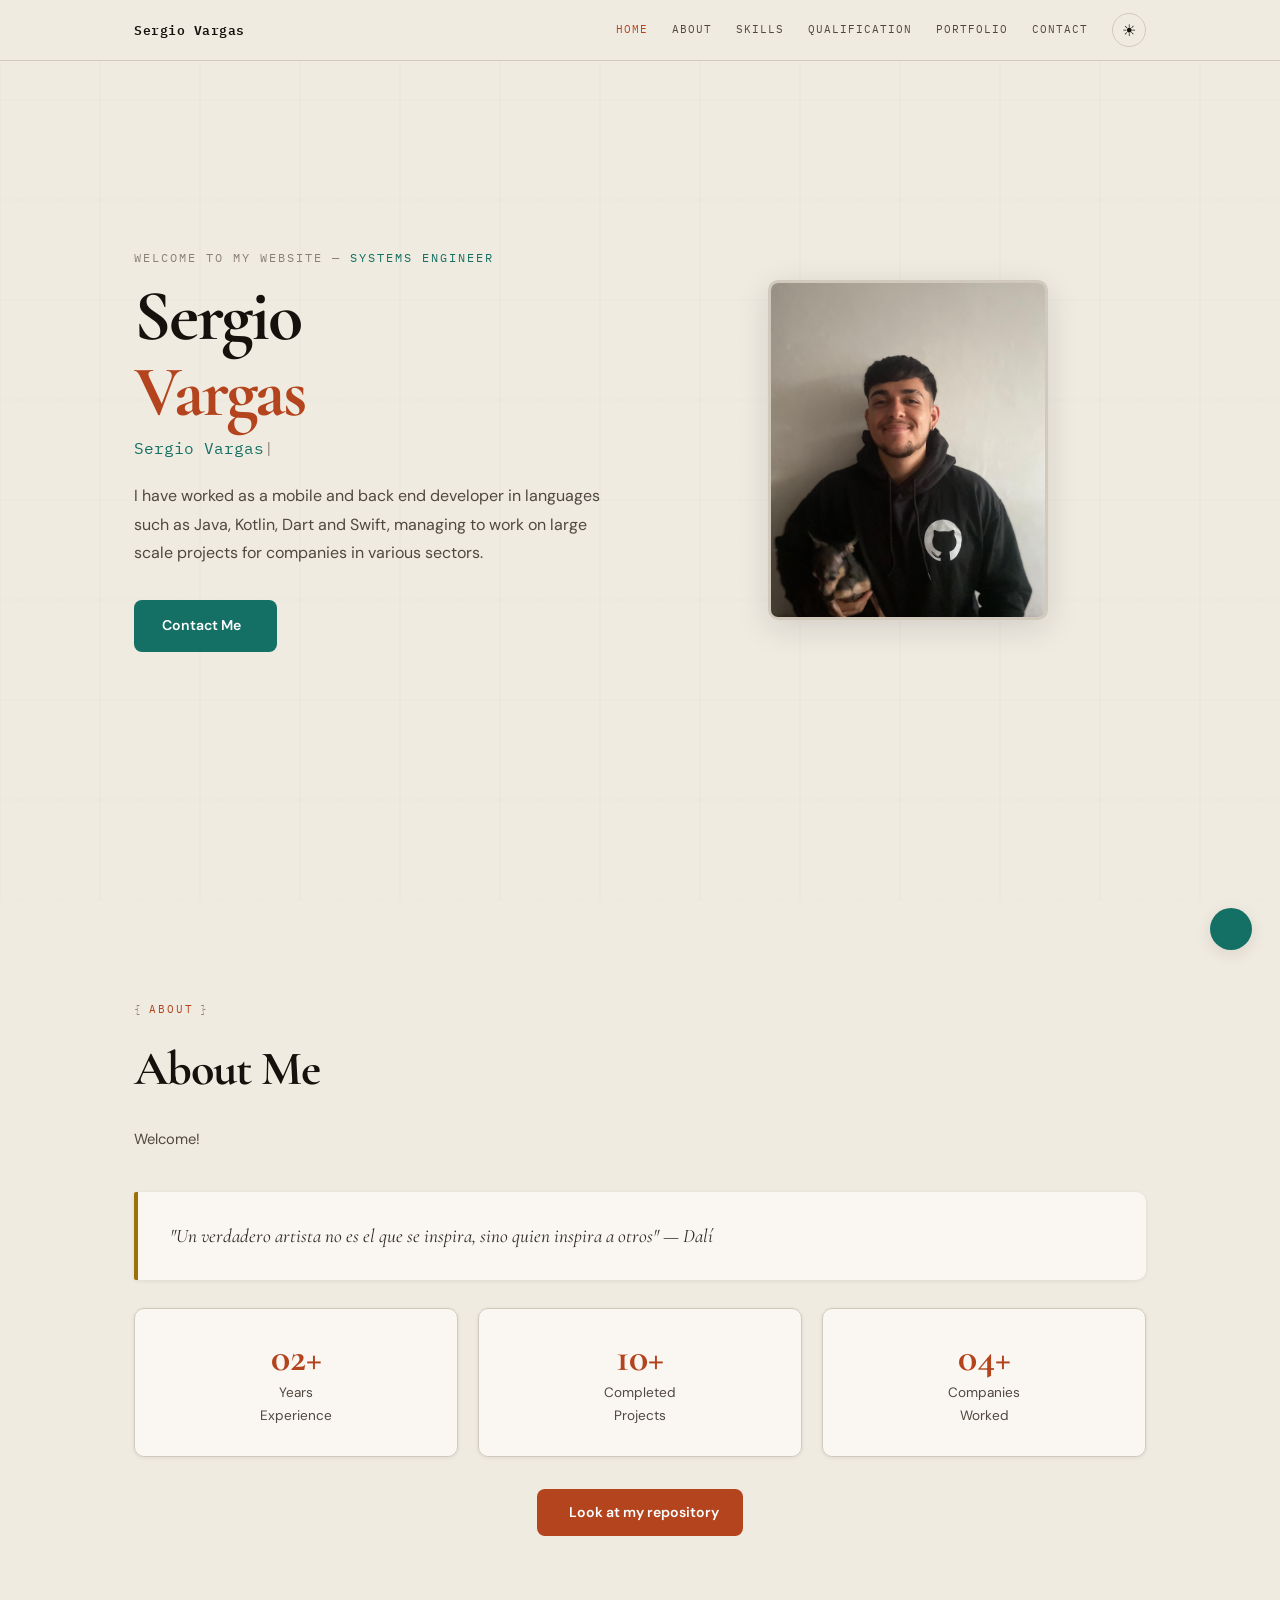
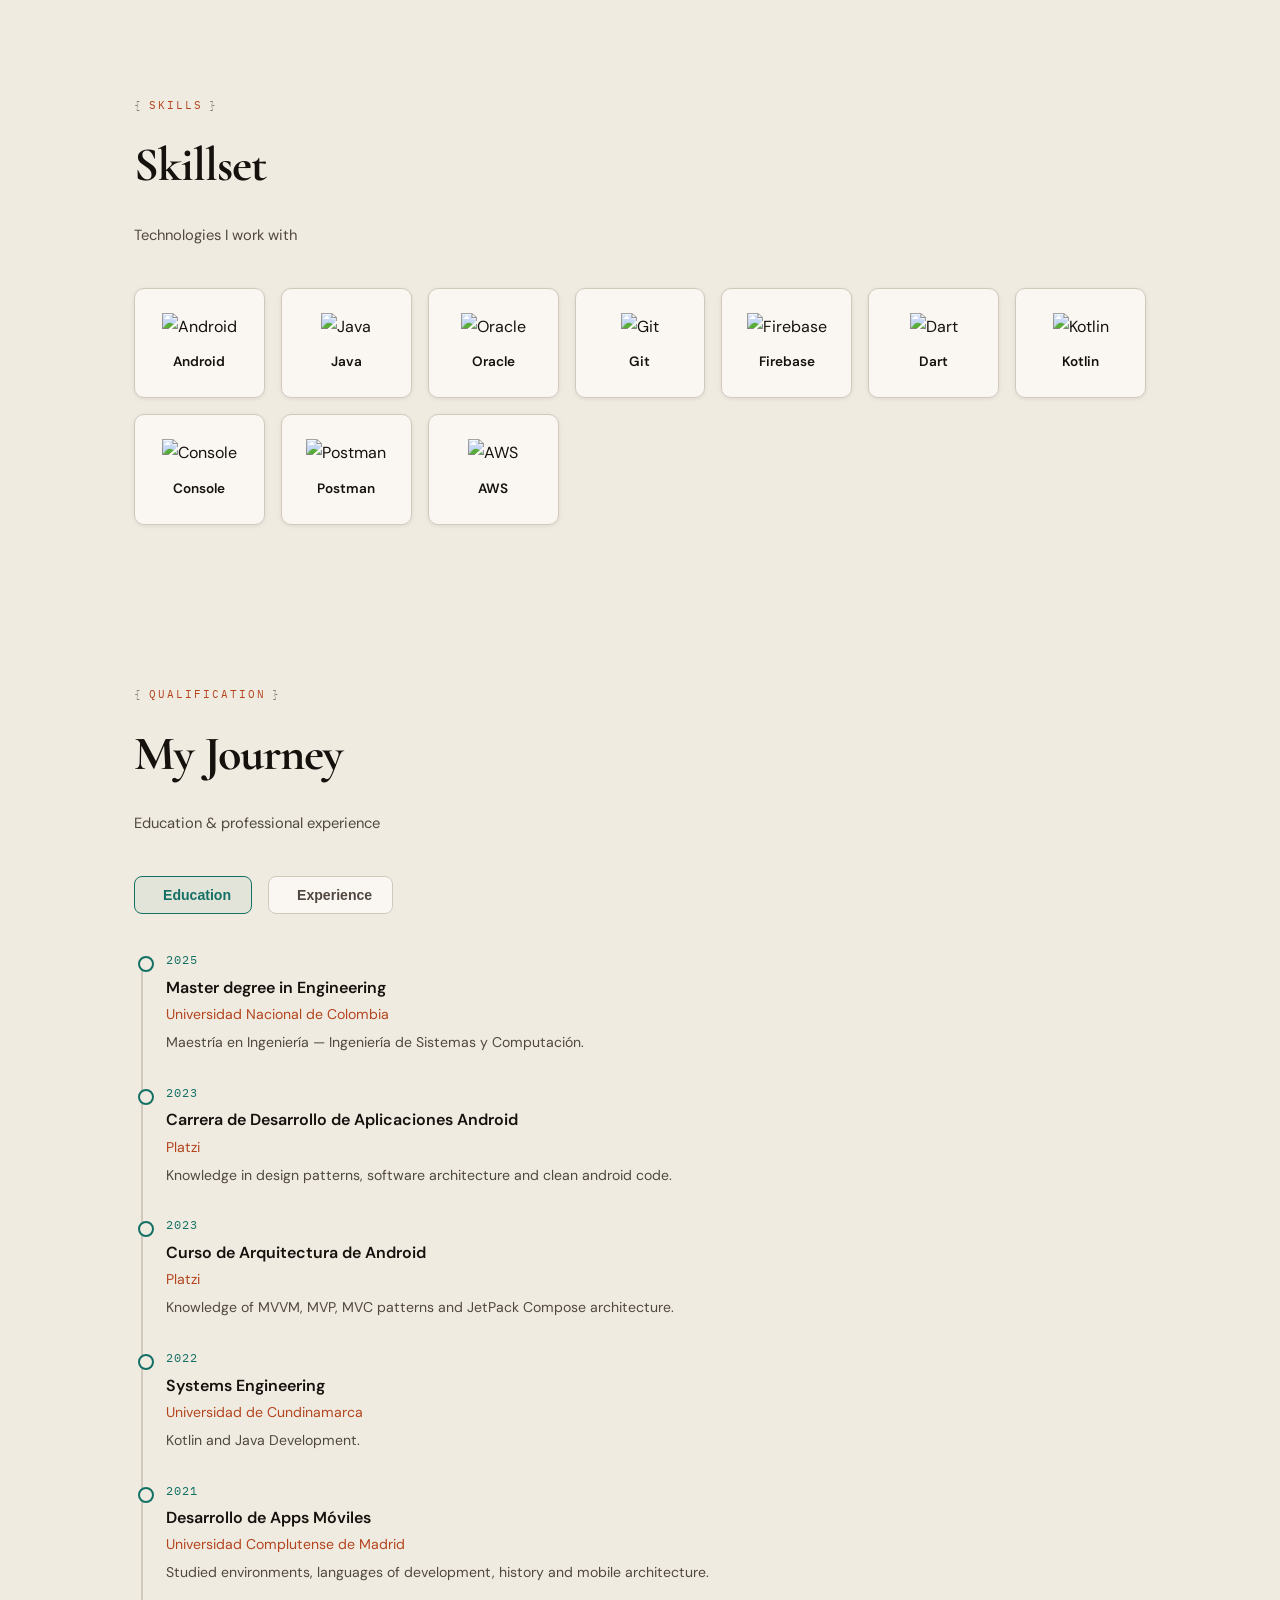
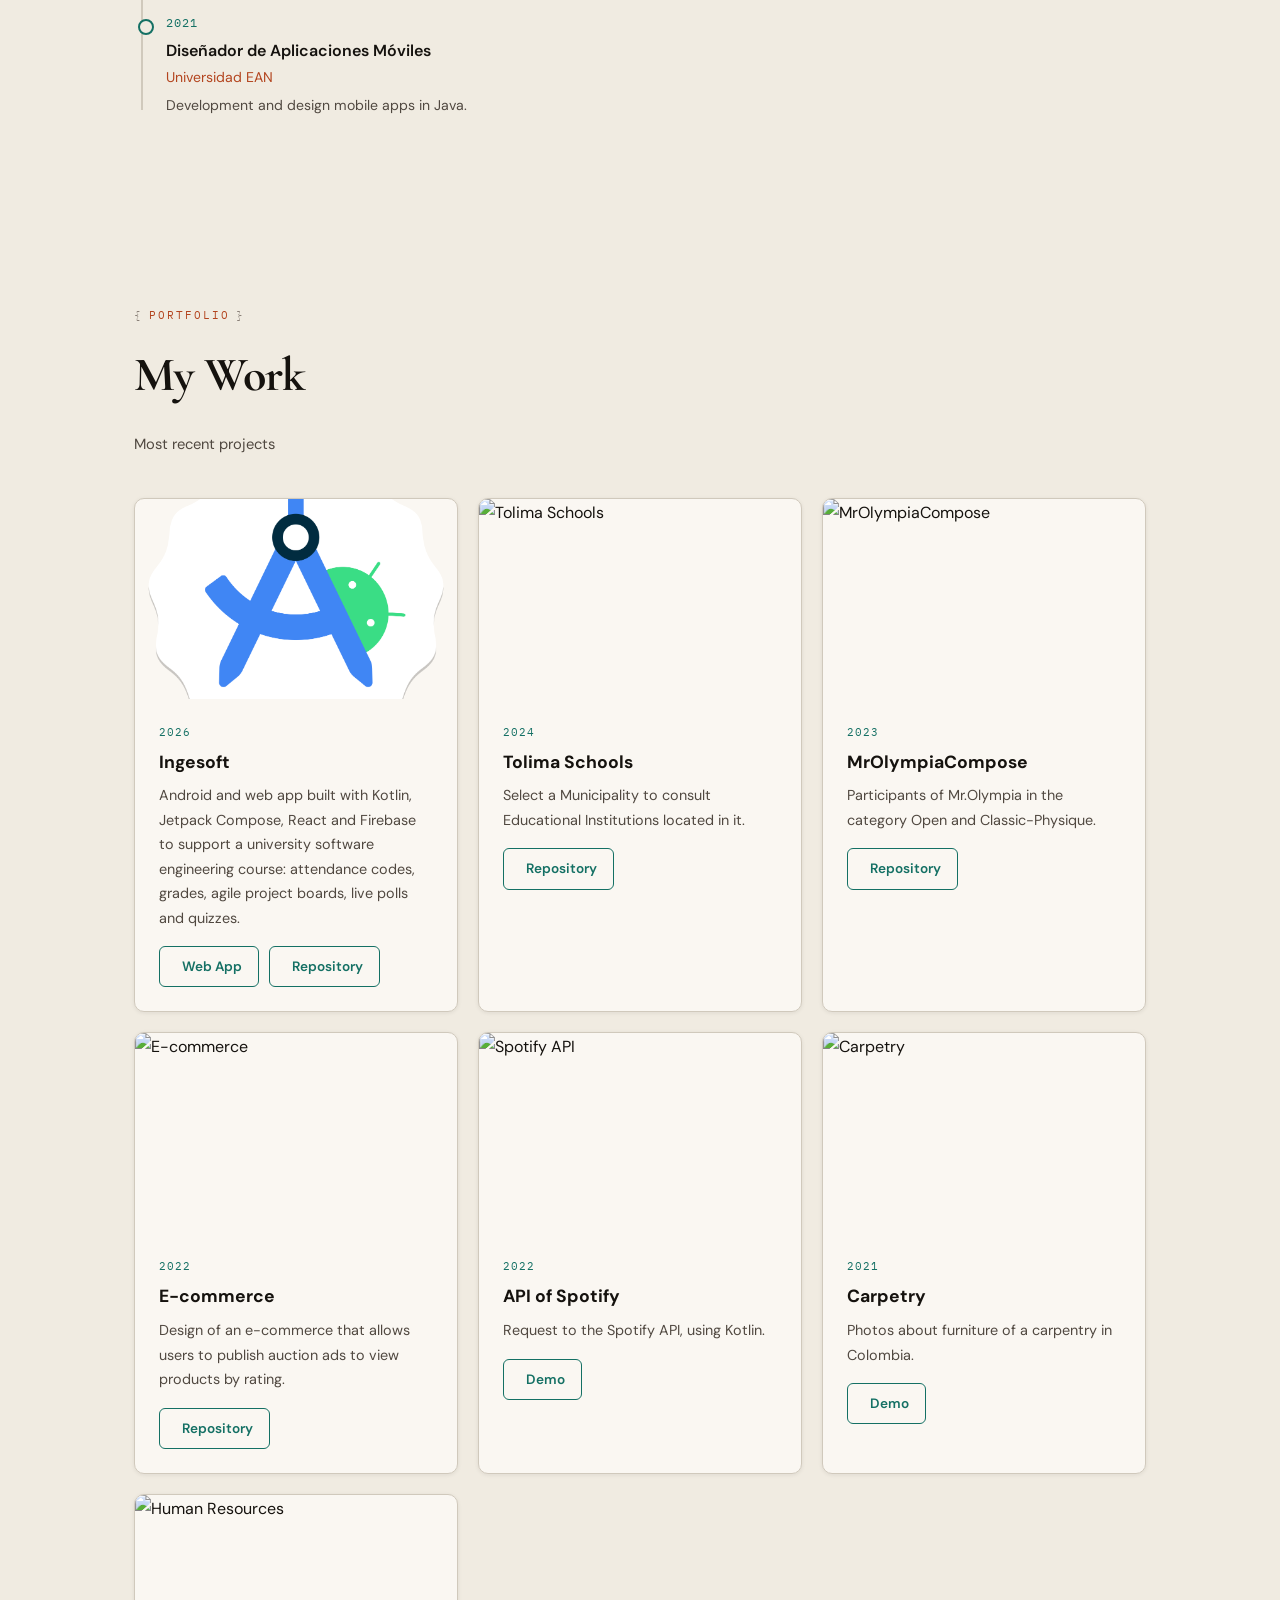
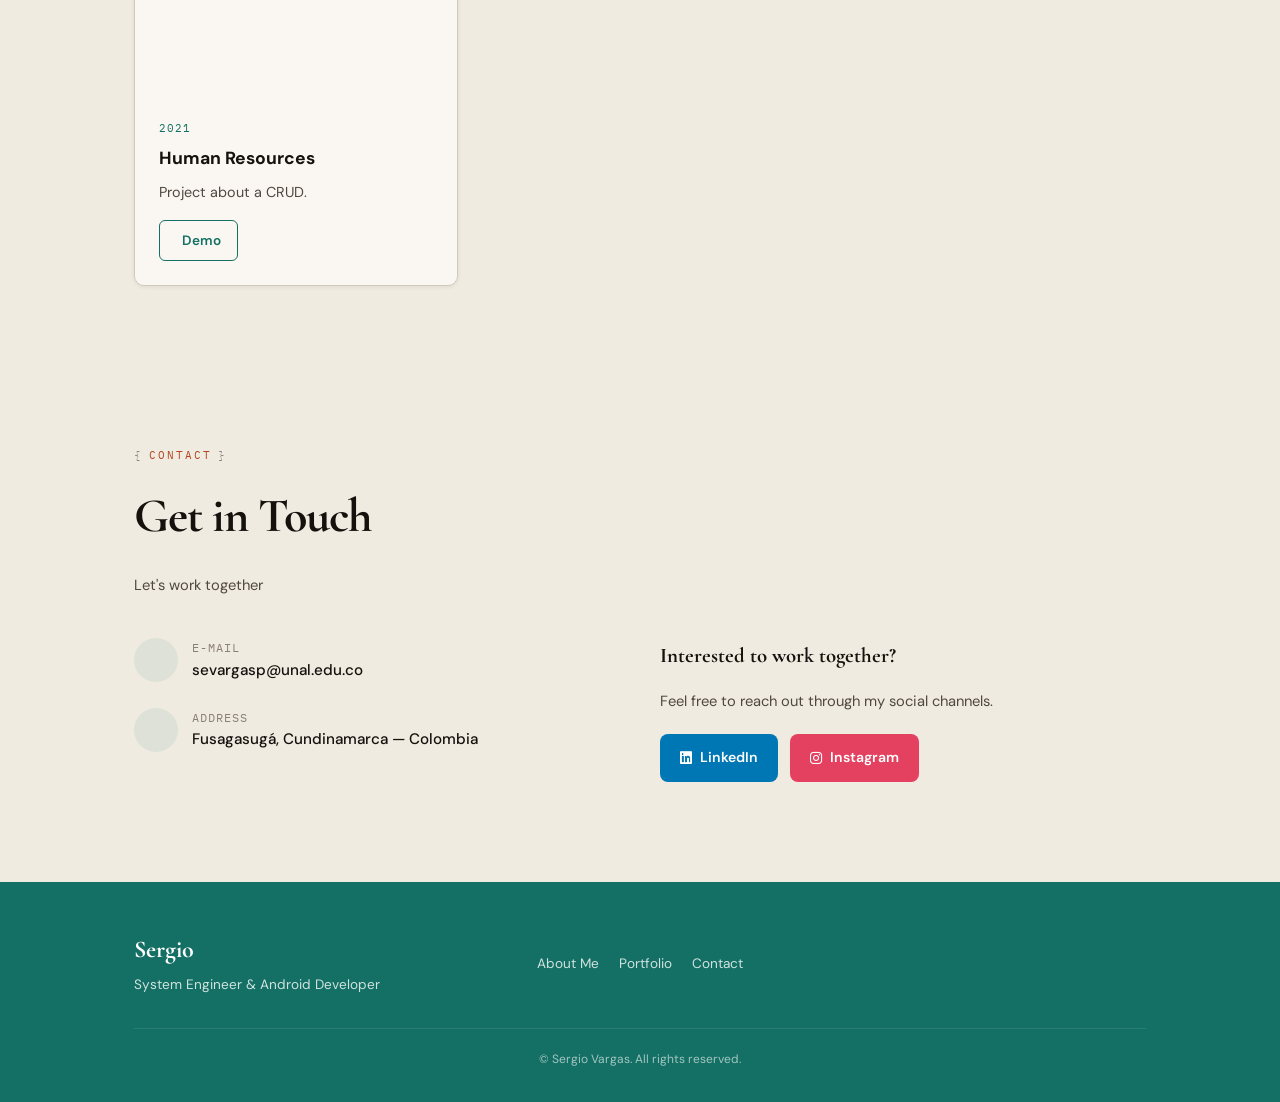
==== commit 116f26bd: "update profile" ====
--- a/index.html
+++ b/index.html
@@ -984,7 +984,6 @@
                 <a href="#qualifications" class="nav-link-item">Qualification</a>
                 <a href="#portfolio" class="nav-link-item">Portfolio</a>
                 <a href="#contact" class="nav-link-item">Contact</a>
-                <a href="/privacidad" class="nav-link-item">App Privacy</a>
                 <button class="theme-btn" id="themeToggle" aria-label="Toggle theme">
                     <span class="t-sun">☀</span>
                     <span class="t-moon">☽</span>
@@ -1234,15 +1233,17 @@
                 <p class="ssub">Most recent projects</p>
             </div>
             <div class="port-grid reveal">
-                <div class="port-card"><img class="port-img" src="assets/img/skills/androidStudio.png" alt="ISW2 App">
+                <div class="port-card"><img class="port-img" src="assets/img/skills/androidStudio.png" alt="Ingesoft">
                     <div class="port-body">
                         <div class="port-year">2026</div>
-                        <div class="port-title">ISW2 App</div>
-                        <div class="port-desc">Android app built with Kotlin, Jetpack Compose and Firebase to support a
-                            university software engineering course: attendance codes, grades, agile project boards and
-                            live quizzes.</div>
-                        <div class="port-links"><a href="/privacidad" class="port-link"><i
-                                    class="uil uil-shield-check"></i> Privacy Policy</a></div>
+                        <div class="port-title">Ingesoft</div>
+                        <div class="port-desc">Android and web app built with Kotlin, Jetpack Compose, React and
+                            Firebase to support a university software engineering course: attendance codes, grades,
+                            agile project boards, live polls and quizzes.</div>
+                        <div class="port-links"><a href="https://ingesoftun4l.com" target="_blank" rel="noopener"
+                                class="port-link"><i class="uil uil-globe"></i> Web App</a><a
+                                href="https://github.com/OldHus/isw2-android" target="_blank" rel="noopener"
+                                class="port-link"><i class="uil uil-github-alt"></i> Repository</a></div>
                     </div>
                 </div>
                 <div class="port-card"><img class="port-img"
@@ -1365,8 +1366,7 @@
                     <div class="footer-sub">System Engineer & Android Developer</div>
                 </div>
                 <div class="footer-links"><a href="#about">About Me</a><a href="#portfolio">Portfolio</a><a
-                        href="#contact">Contact</a><a href="/privacidad">App Privacy</a><a
-                        href="/eliminar-cuenta">Delete Account</a></div>
+                        href="#contact">Contact</a></div>
                 <div class="footer-socials">
                     <a href="https://www.linkedin.com/in/svap/" target="_blank"><i class="uil uil-linkedin-alt"></i></a>
                     <a href="https://www.instagram.com/sergio_hidden/" target="_blank"><i
